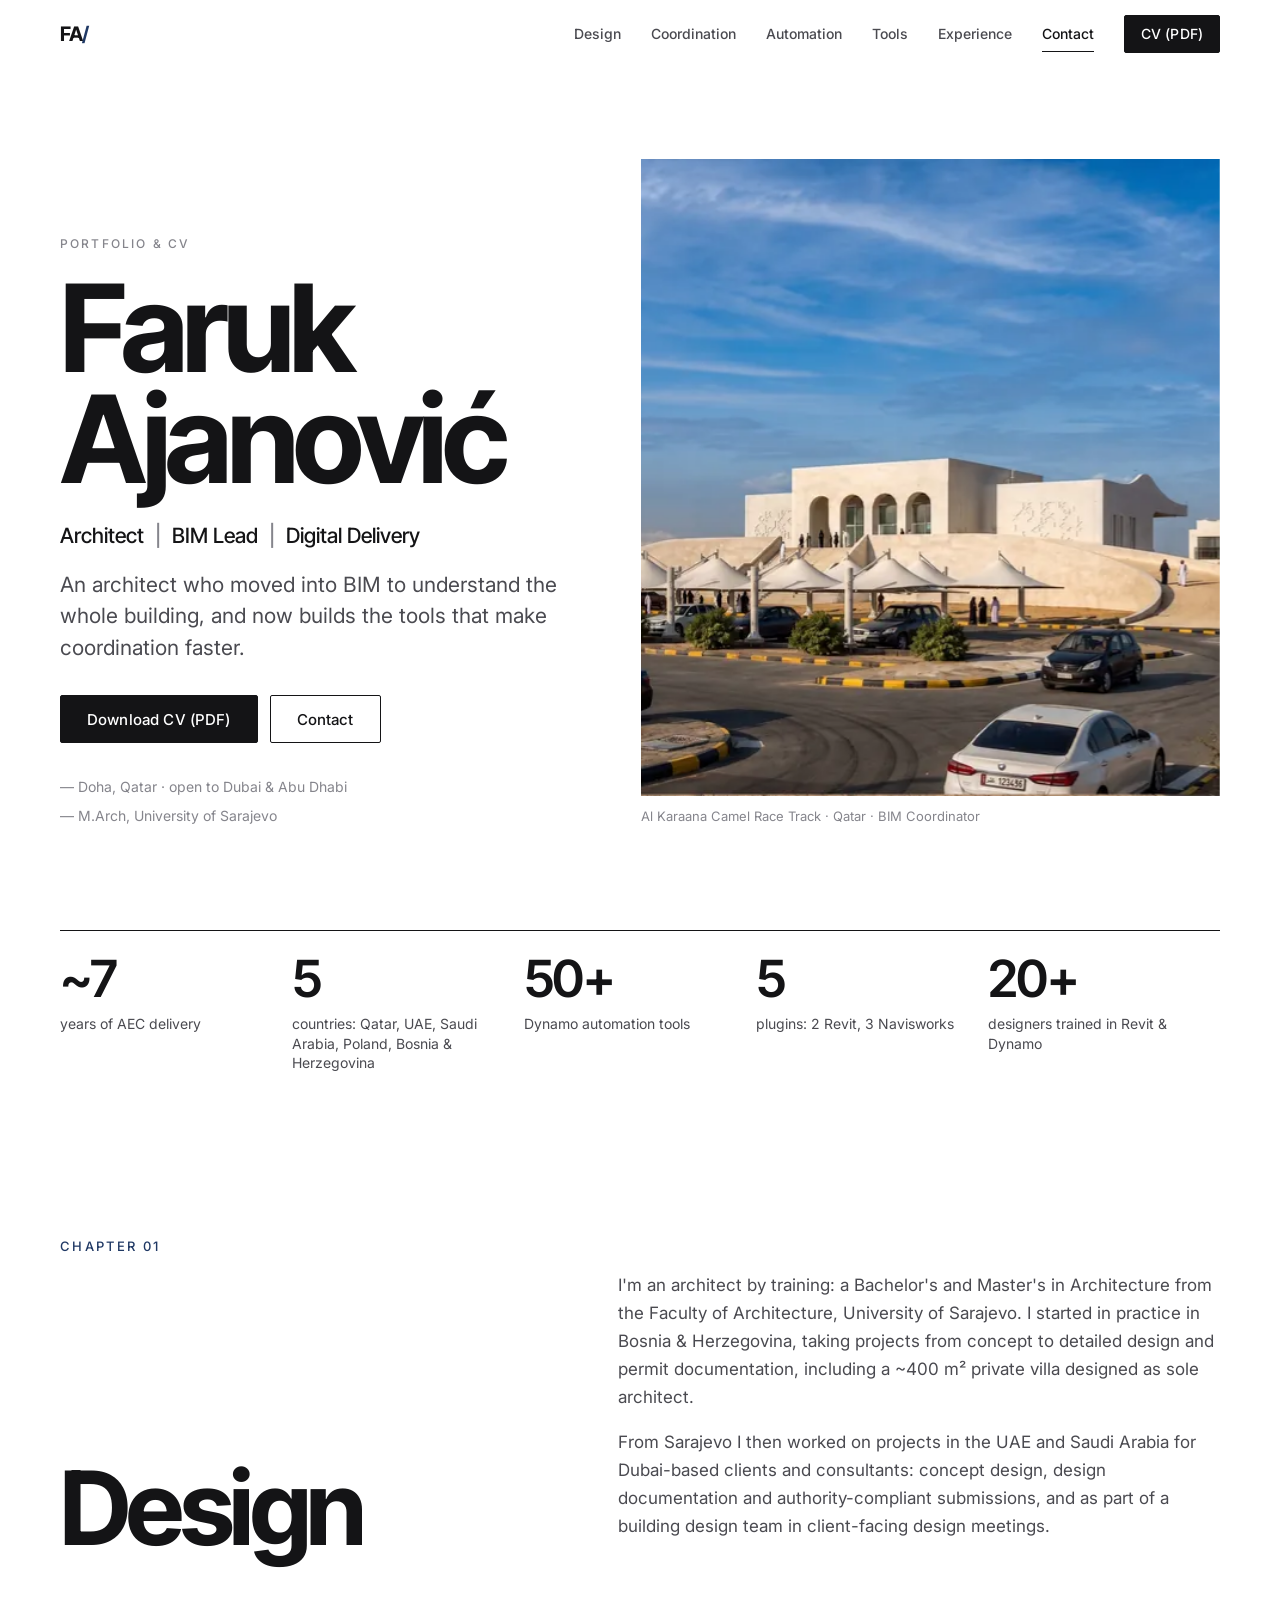
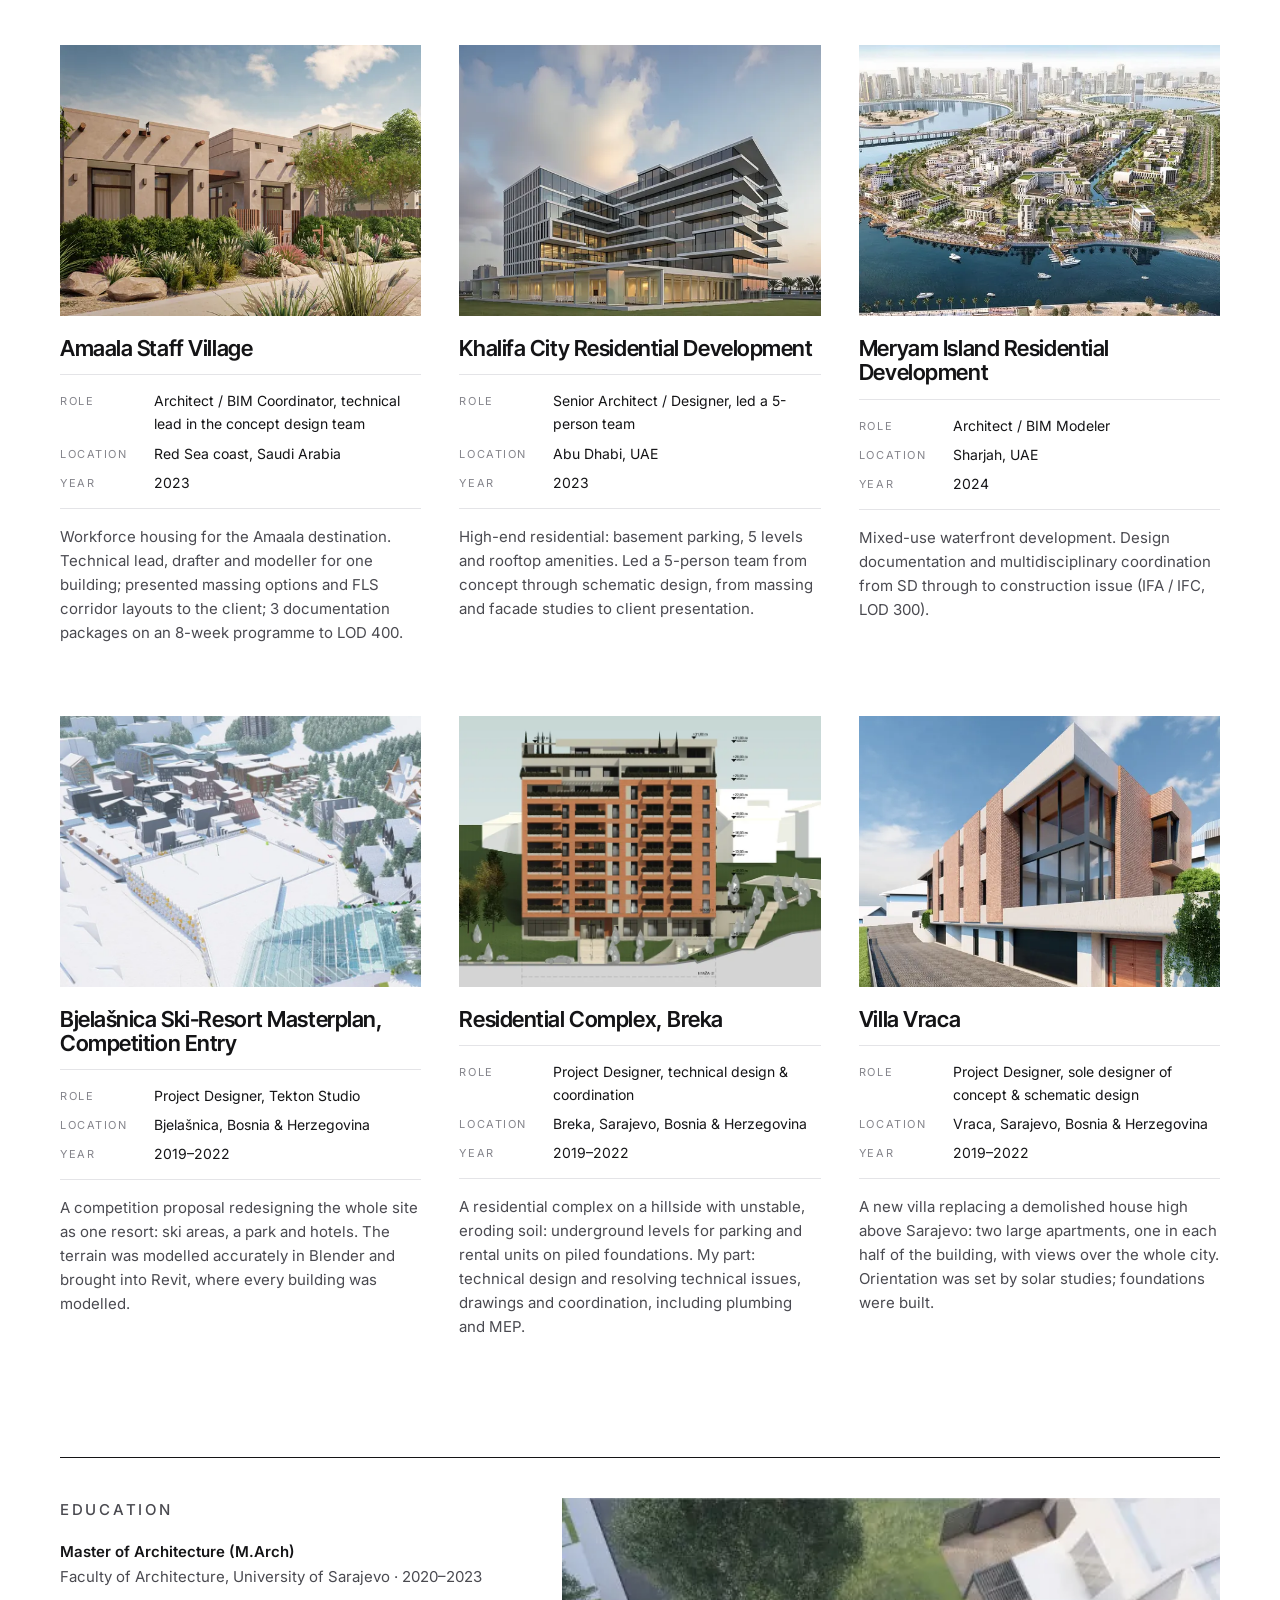
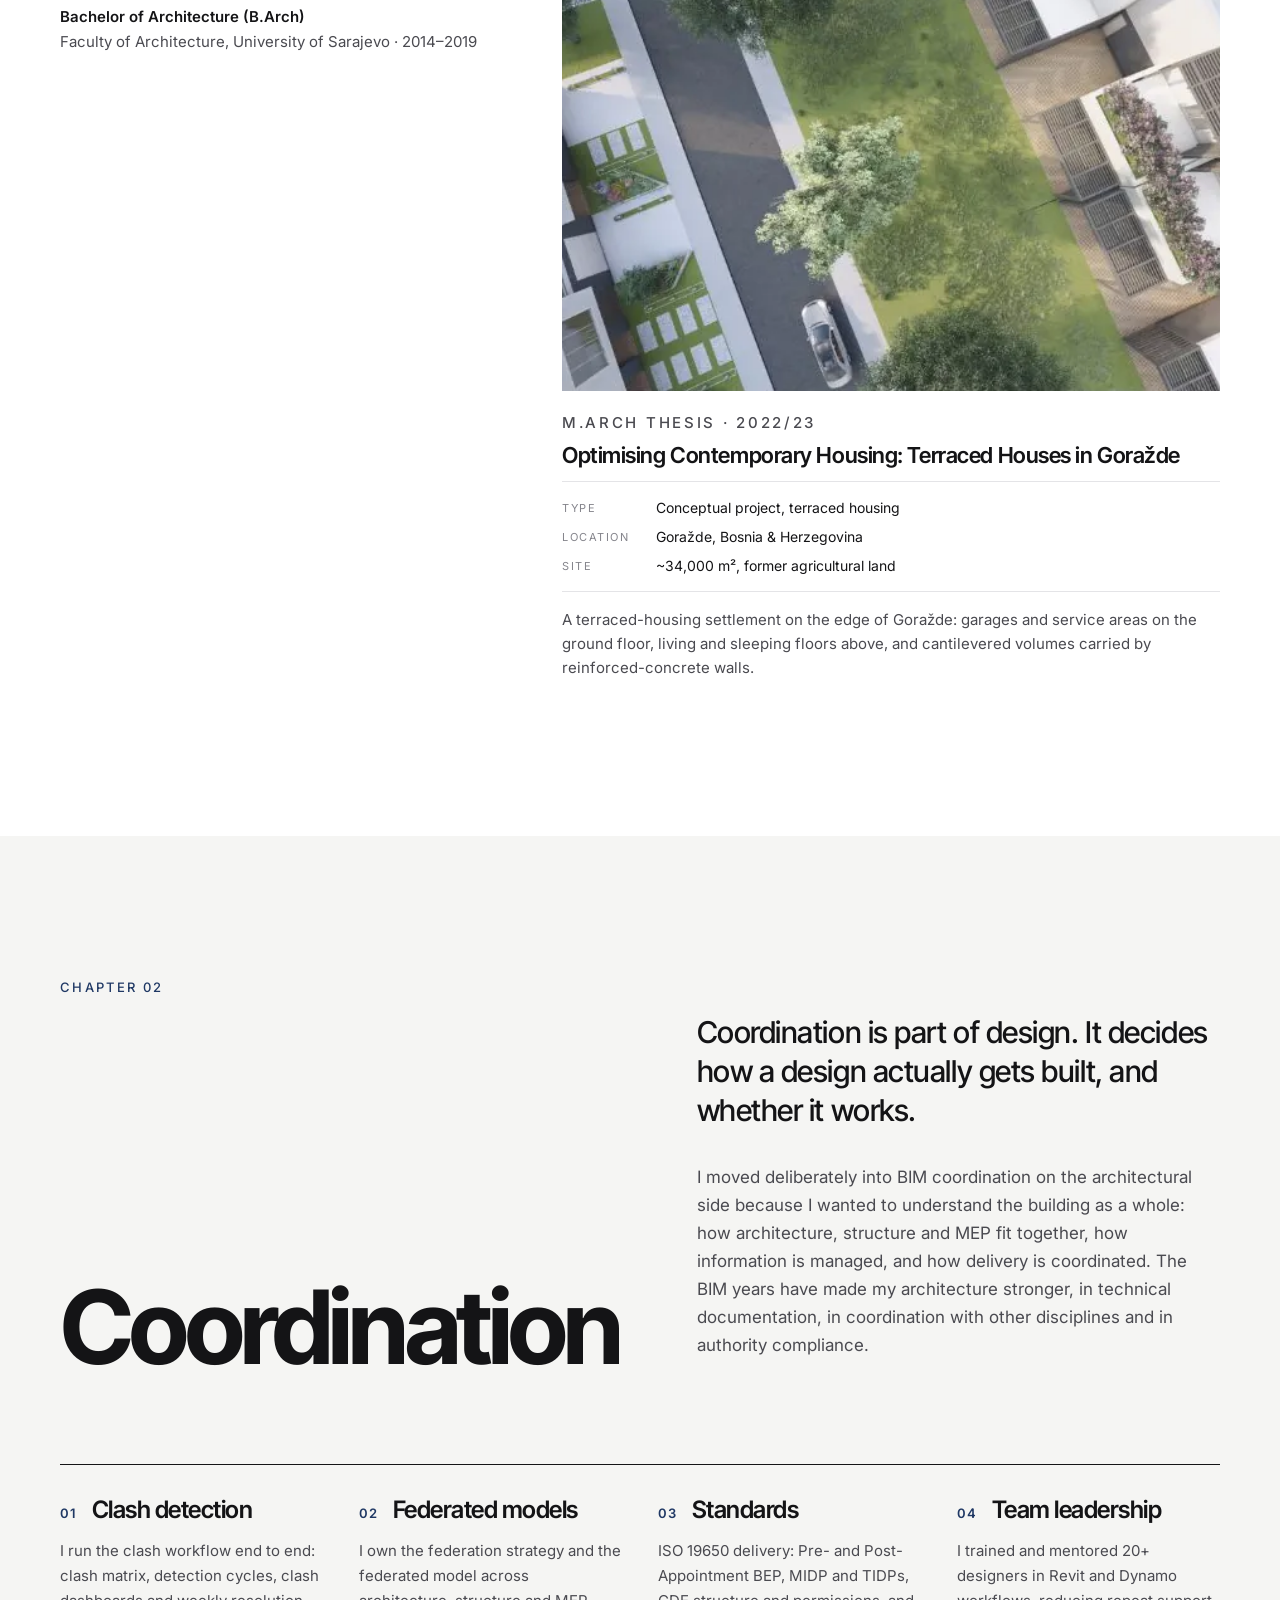
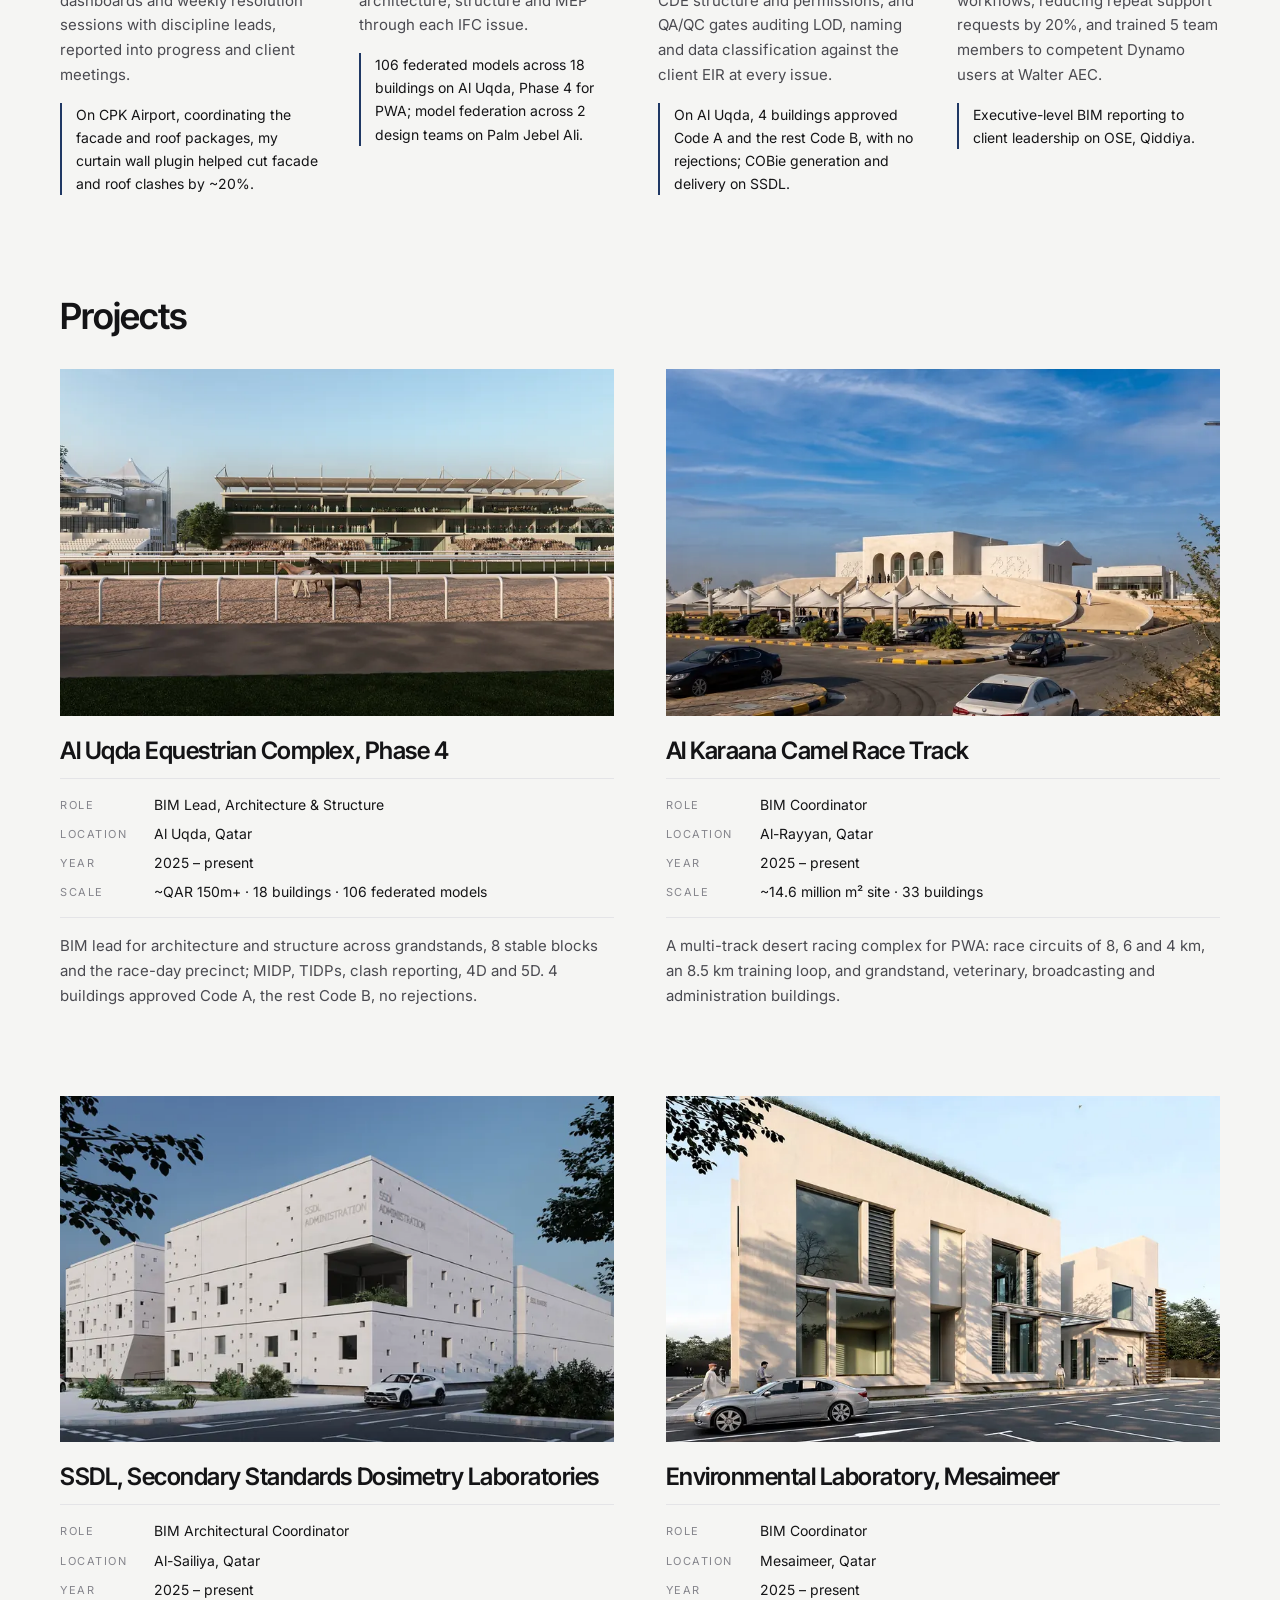
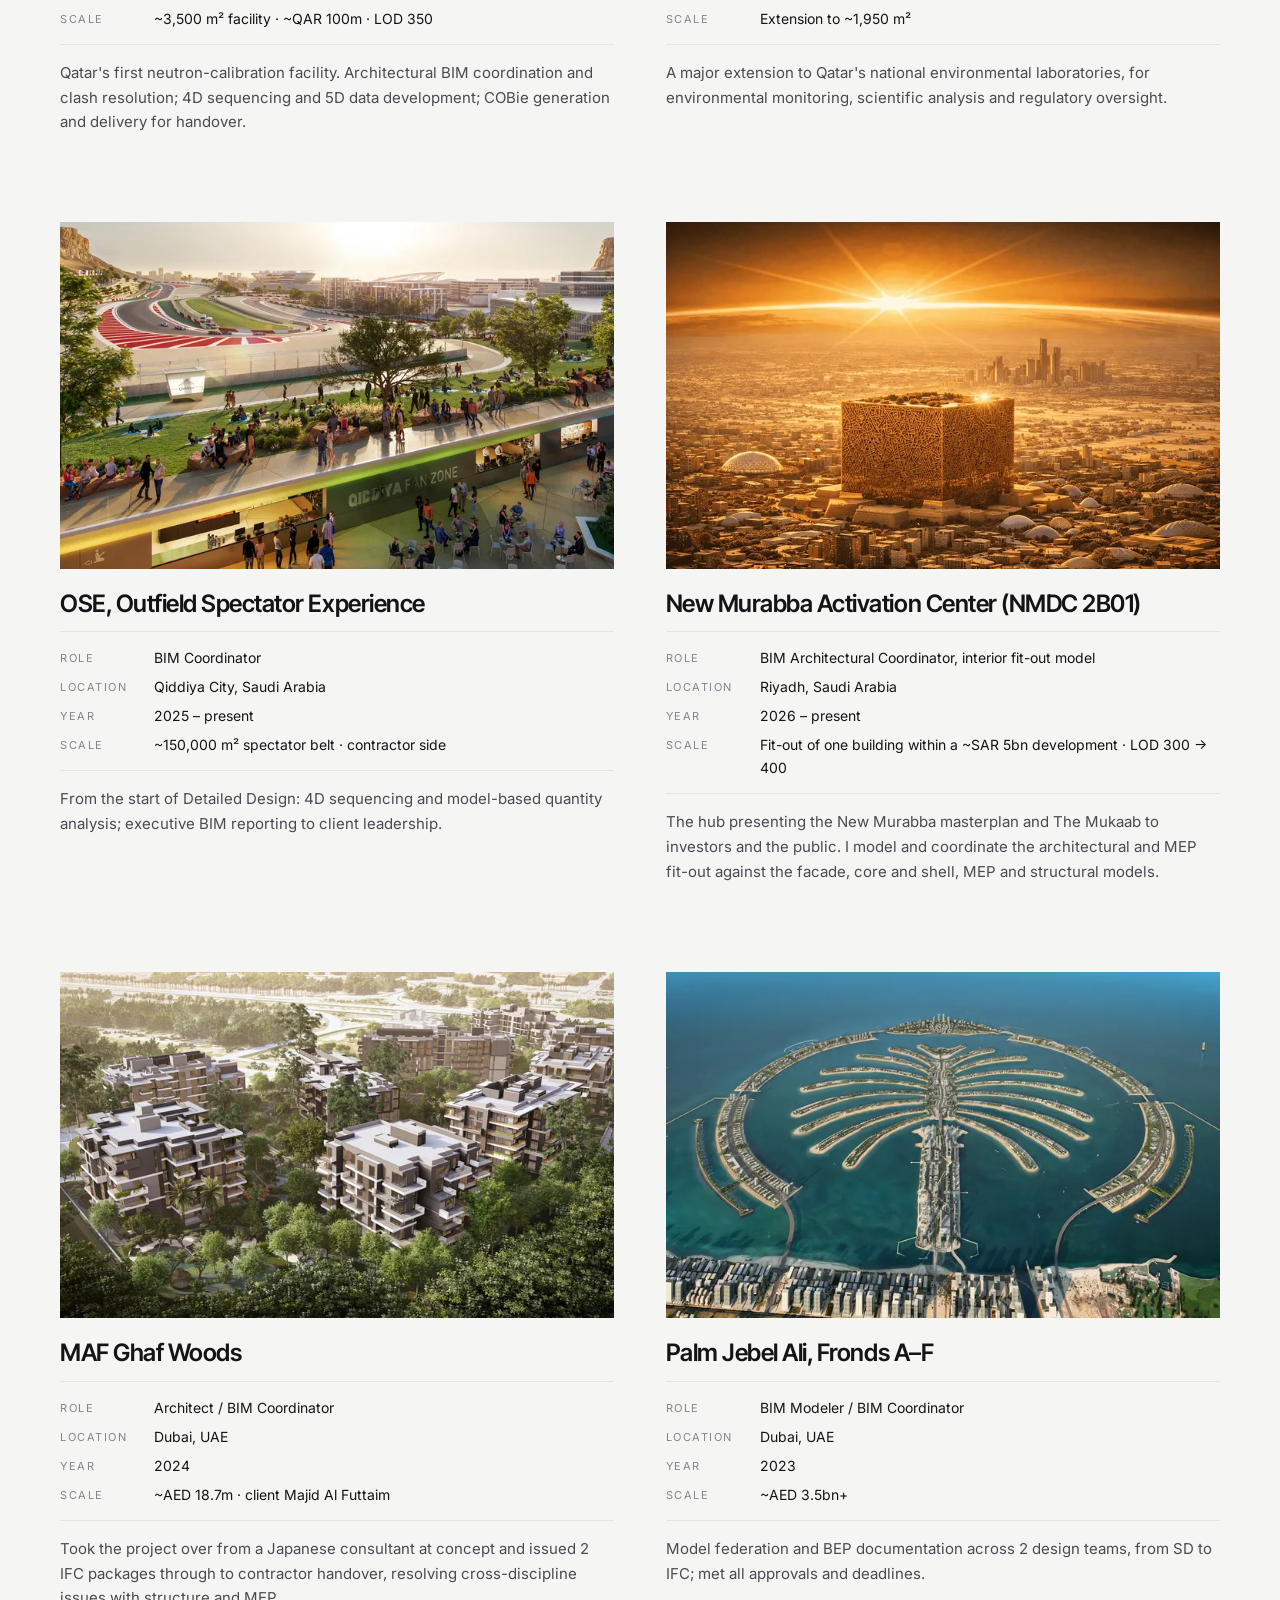
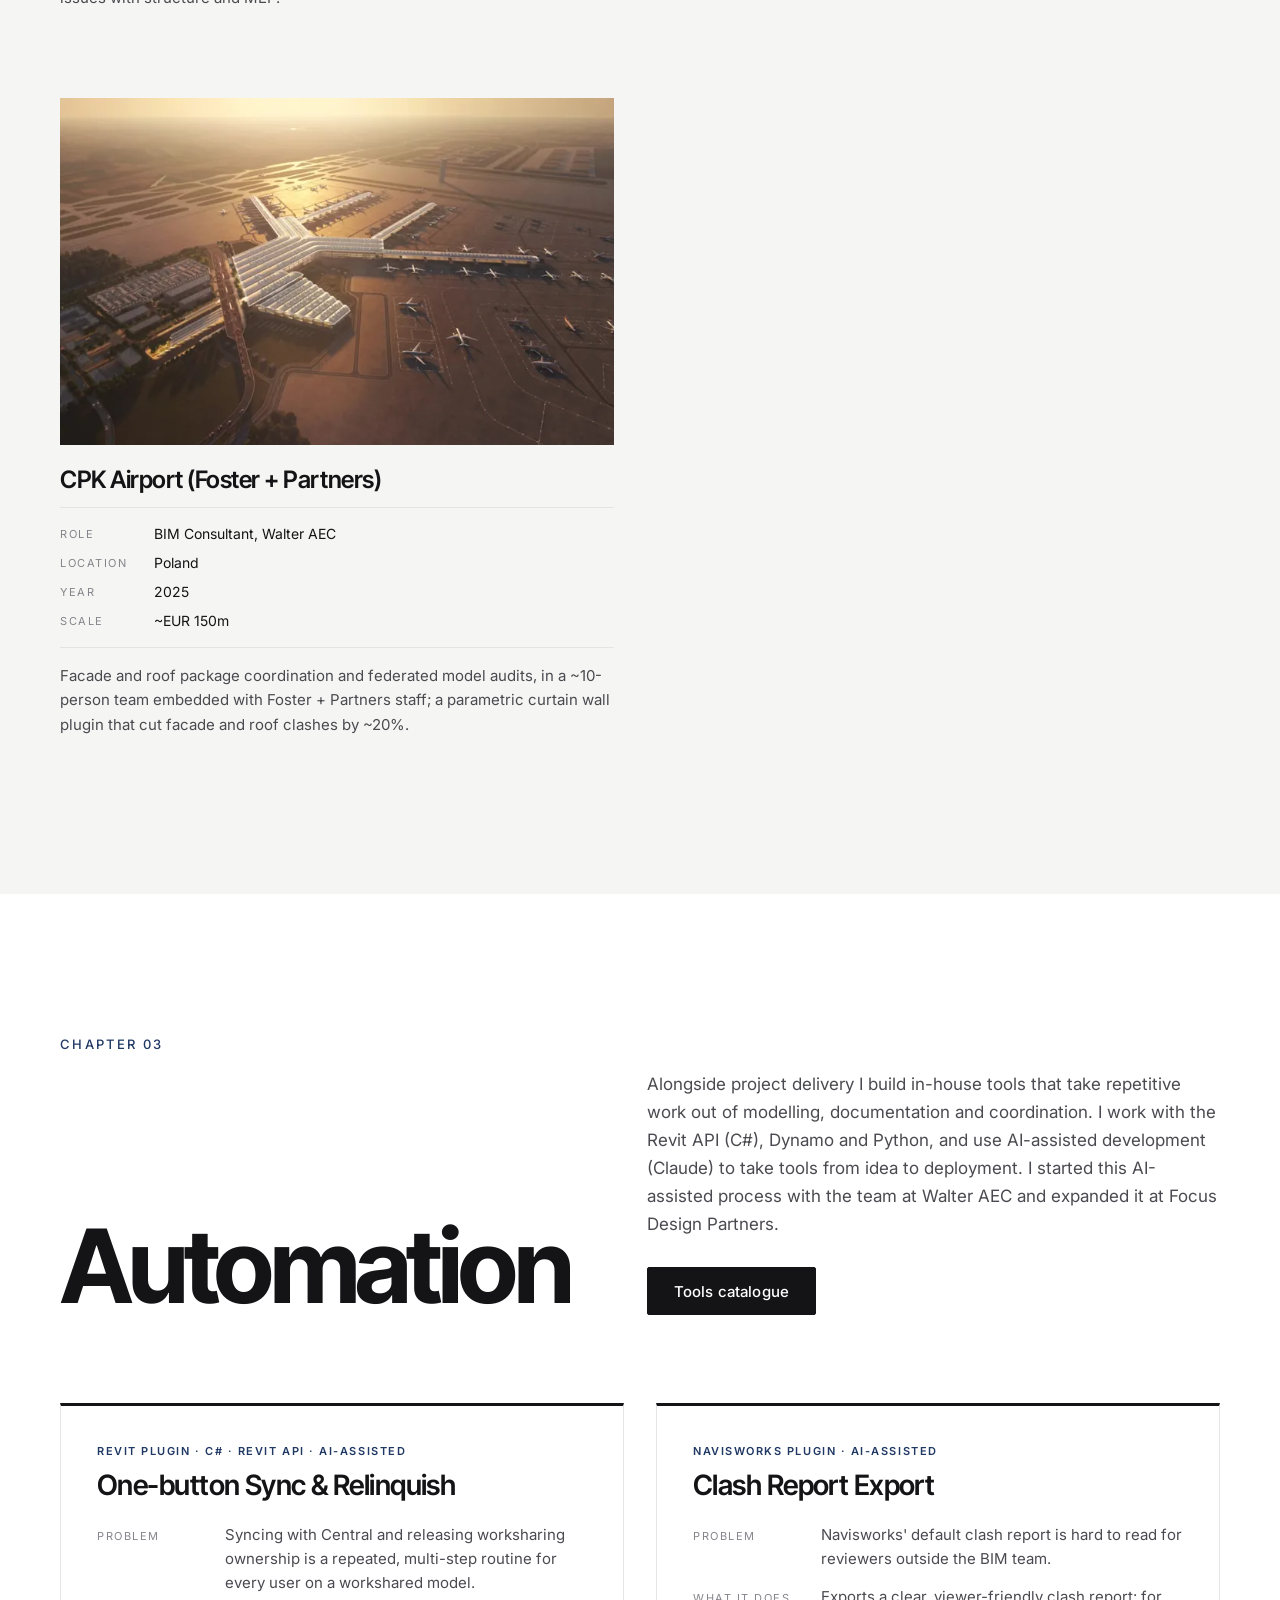
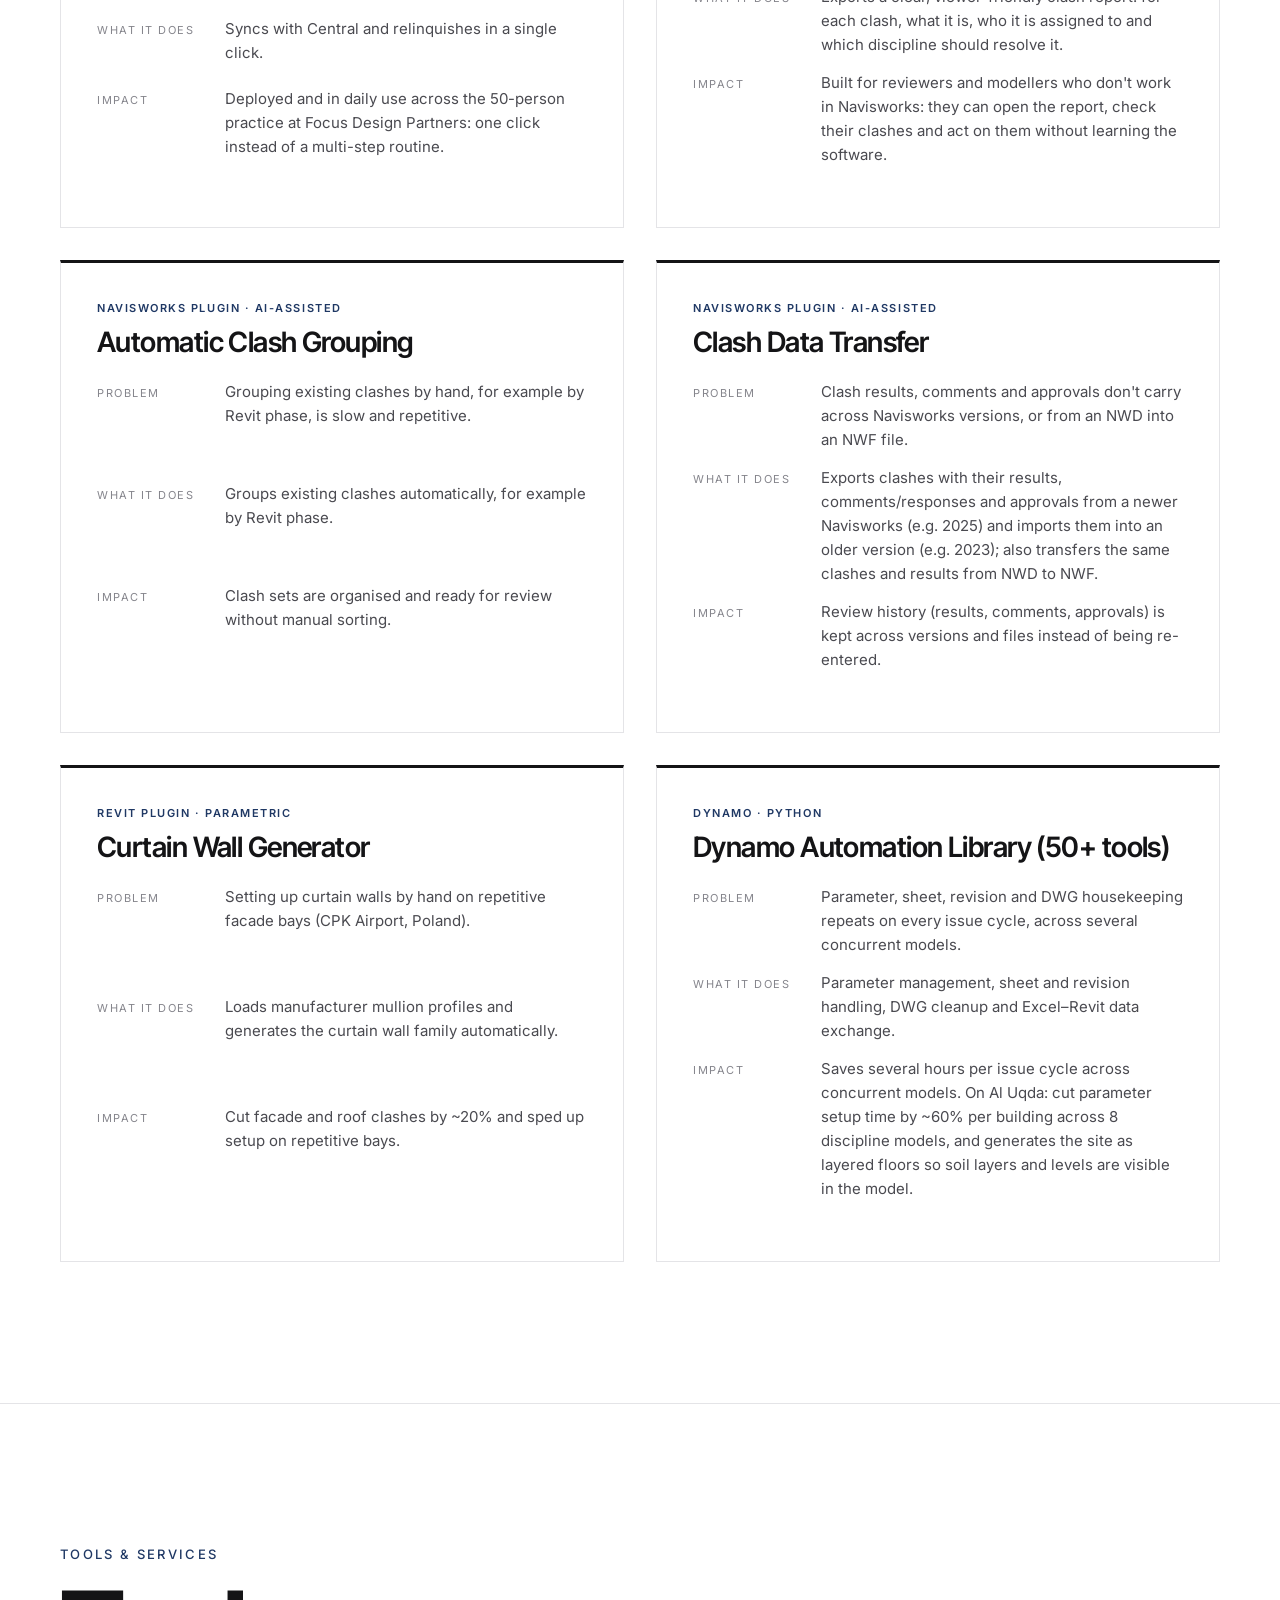
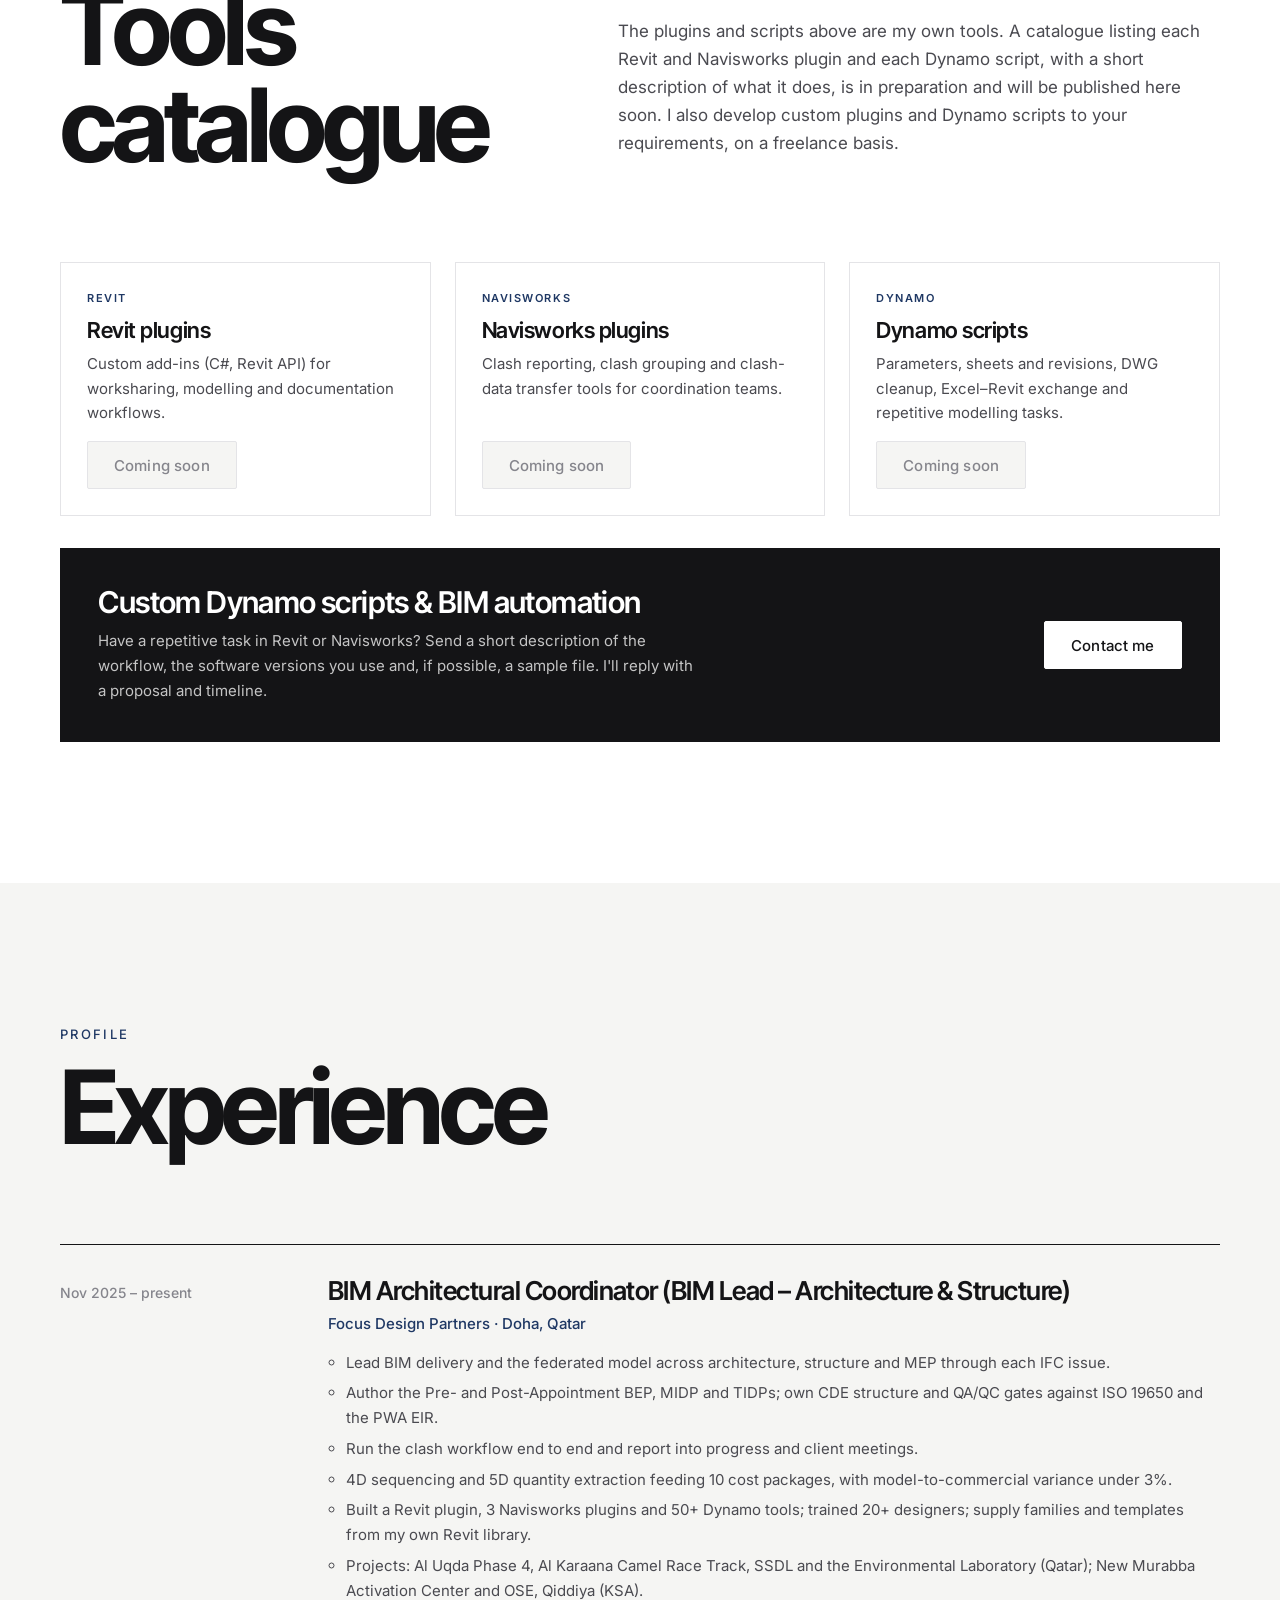
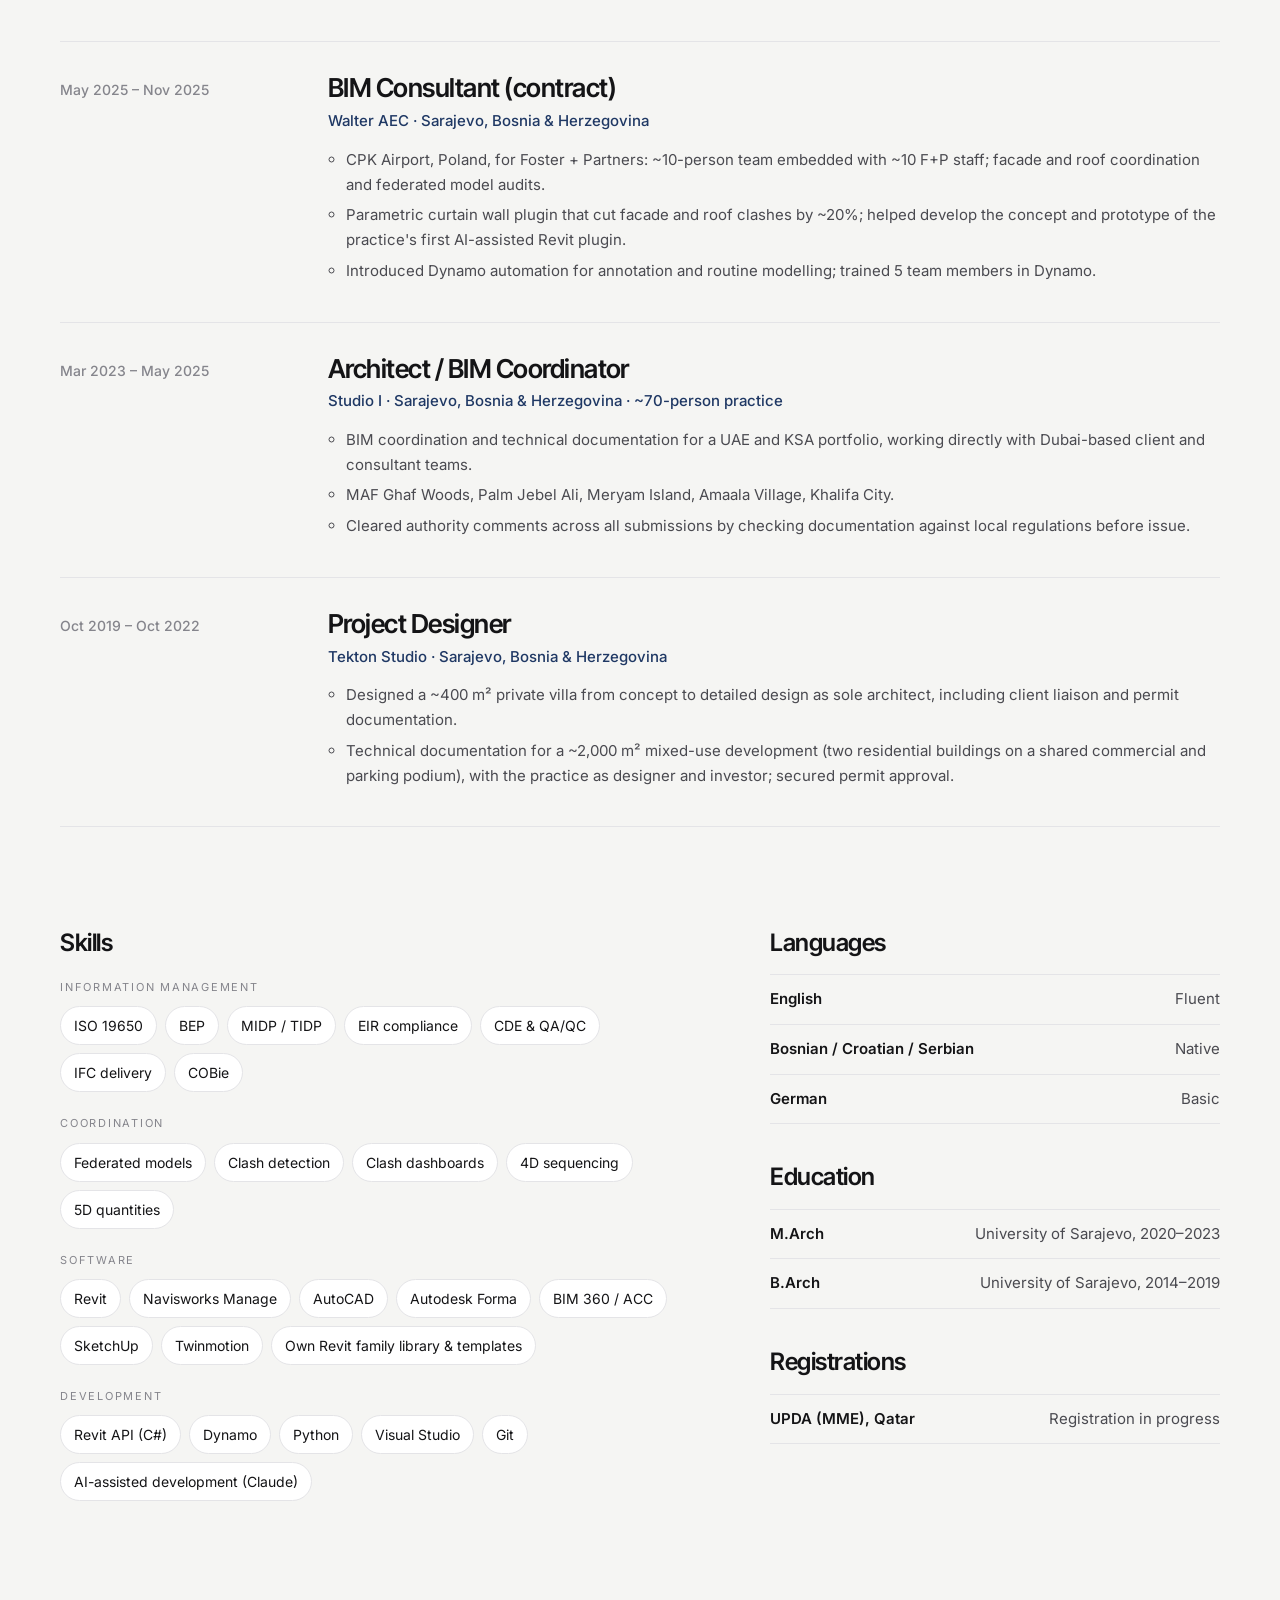
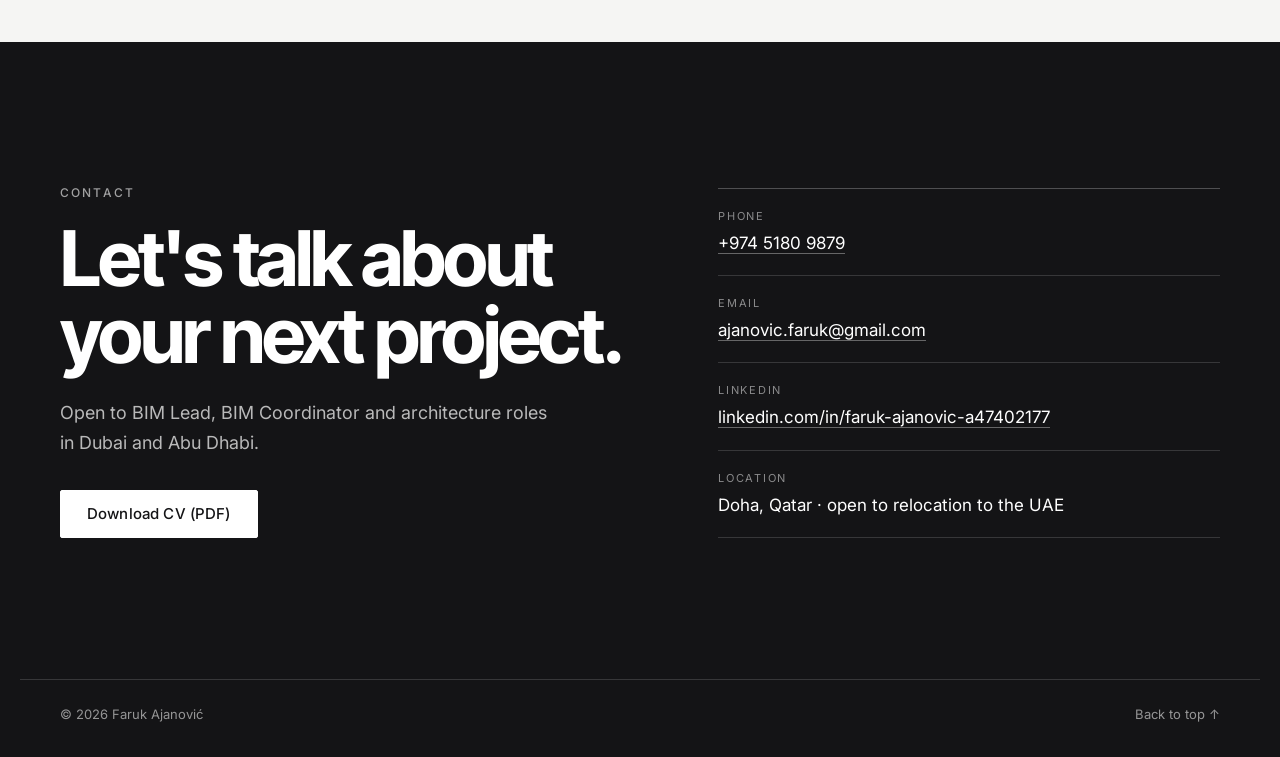
==== index.html @ 99baf1a0 "Tools section: replace request buttons with Coming soon until the catalogue is ready Co-Authored-By:" ====
<!doctype html>
<html lang="en">
<head>
<meta charset="utf-8">
<meta name="viewport" content="width=device-width, initial-scale=1">
<title>Faruk Ajanović | Architect, BIM Lead, Digital Delivery</title>
<meta name="description" content="Faruk Ajanović: architect (M.Arch) and BIM Lead in Doha, Qatar. Architectural design, BIM coordination to ISO 19650, and Revit, Dynamo and Navisworks automation. Open to roles in Dubai and Abu Dhabi.">
<meta name="author" content="Faruk Ajanović">
<meta name="theme-color" content="#ffffff">
<link rel="canonical" href="https://zobimaru91.github.io/">
<link rel="icon" href="assets/img/favicon.svg" type="image/svg+xml">

<!-- Open Graph / social preview (OG needs absolute URLs; update if you add a custom domain) -->
<meta property="og:type" content="profile">
<meta property="og:title" content="Faruk Ajanović | Architect, BIM Lead, Digital Delivery">
<meta property="og:description" content="Architect and BIM Lead: design, coordination and the tools that make delivery faster. Portfolio and CV.">
<meta property="og:url" content="https://zobimaru91.github.io/">
<meta property="og:image" content="https://zobimaru91.github.io/assets/img/og-image.jpg">
<meta property="og:image:width" content="1200">
<meta property="og:image:height" content="630">
<meta property="profile:first_name" content="Faruk">
<meta property="profile:last_name" content="Ajanović">
<meta name="twitter:card" content="summary_large_image">

<link rel="preconnect" href="https://fonts.googleapis.com">
<link rel="preconnect" href="https://fonts.gstatic.com" crossorigin>
<link href="https://fonts.googleapis.com/css2?family=Inter:wght@400;500;600&family=Inter+Tight:wght@500;600;700&display=swap" rel="stylesheet">
<link rel="stylesheet" href="assets/css/style.css?v=20261123-3">
<link rel="preload" as="image" href="assets/img/uqda-1-1600.webp" imagesrcset="assets/img/uqda-1-800.webp 800w, assets/img/uqda-1-1600.webp 1600w" imagesizes="(min-width: 900px) 55vw, 100vw">

<script type="application/ld+json">
{
  "@context": "https://schema.org",
  "@type": "Person",
  "name": "Faruk Ajanović",
  "jobTitle": "Architect and BIM Lead",
  "url": "https://zobimaru91.github.io/",
  "image": "https://zobimaru91.github.io/assets/img/faruk-ajanovic.webp",
  "address": { "@type": "PostalAddress", "addressLocality": "Doha", "addressCountry": "QA" },
  "alumniOf": { "@type": "CollegeOrUniversity", "name": "University of Sarajevo, Faculty of Architecture" },
  "worksFor": { "@type": "Organization", "name": "Focus Design Partners" },
  "knowsAbout": ["Architecture", "BIM", "ISO 19650", "Autodesk Revit", "Navisworks", "Dynamo", "Revit API"],
  "sameAs": ["https://www.linkedin.com/in/faruk-ajanovic-a47402177"]
}
</script>
<script>document.documentElement.classList.add('js')</script>
</head>
<body>

<a class="skip" href="#main">Skip to content</a>

<header class="nav" id="top">
  <div class="wrap nav__inner">
    <a class="nav__brand" href="#top" aria-label="Faruk Ajanović, back to top">FA<span>/</span></a>
    <button class="nav__toggle" aria-expanded="false" aria-controls="nav-links">Menu</button>
    <nav id="nav-links" class="nav__links" aria-label="Main">
      <a href="#design">Design</a>
      <a href="#coordination">Coordination</a>
      <a href="#automation">Automation</a>
      <a href="#downloads">Tools</a>
      <a href="#experience">Experience</a>
      <a href="#contact">Contact</a>
      <a class="btn btn--small" href="assets/cv/Faruk-Ajanovic-CV.pdf" download>CV (PDF)</a>
    </nav>
  </div>
</header>

<main id="main">

<!-- ============ HERO ============ -->
<section class="hero">
  <div class="wrap hero__grid">
    <div class="hero__text">
      <p class="kicker">Portfolio &amp; CV</p>
      <h1 class="hero__name">Faruk<br>Ajanović</h1>
      <p class="hero__role">Architect <span>|</span> BIM Lead <span>|</span> Digital Delivery</p>
      <p class="hero__lead">An architect who moved into BIM to understand the whole building, and now builds the tools that make coordination faster.</p>
      <div class="hero__cta">
        <a class="btn" href="assets/cv/Faruk-Ajanovic-CV.pdf" download>Download CV (PDF)</a>
        <a class="btn btn--ghost" href="#contact">Contact</a>
      </div>
      <ul class="hero__meta">
        <li>Doha, Qatar · open to Dubai &amp; Abu Dhabi</li>
        <li>M.Arch, University of Sarajevo</li>
      </ul>
    </div>
    <!-- Hero slideshow: one image per project, slides every 3 s (list of slides in assets/js/main.js) -->
    <figure class="hero__media" data-slideshow>
      <div class="hero__frame">
        <img class="hero__slide is-active" src="assets/img/uqda-1-1600.webp" srcset="assets/img/uqda-1-800.webp 800w, assets/img/uqda-1-1600.webp 1600w" sizes="(min-width: 900px) 55vw, 100vw" width="1536" height="1024" alt="Rendering of the new grandstand at Al Uqda Equestrian Complex, Qatar" fetchpriority="high">
      </div>
      <figcaption aria-live="off">Al Uqda Equestrian Complex, Phase 4 · Qatar · BIM Lead</figcaption>
    </figure>
  </div>

  <div class="wrap">
    <ul class="stats reveal">
      <li><strong>~7</strong><span>years of AEC delivery</span></li>
      <li><strong>5</strong><span>countries: Qatar, UAE, Saudi Arabia, Poland, Bosnia &amp; Herzegovina</span></li>
      <li><strong>50+</strong><span>Dynamo automation tools</span></li>
      <li><strong>5</strong><span>plugins: 2 Revit, 3 Navisworks</span></li>
      <li><strong>20+</strong><span>designers trained in Revit &amp; Dynamo</span></li>
    </ul>
  </div>
</section>

<!-- ============ CHAPTER 1: DESIGN ============ -->
<section class="chapter" id="design" aria-labelledby="design-title">
  <div class="wrap">
    <header class="chapter__head reveal">
      <p class="chapter__no">Chapter 01</p>
      <h2 id="design-title">Design</h2>
      <div class="chapter__intro">
        <p>I'm an architect by training: a Bachelor's and Master's in Architecture from the Faculty of Architecture, University of Sarajevo. I started in practice in Bosnia &amp; Herzegovina, taking projects from concept to detailed design and permit documentation, including a ~400 m² private villa designed as sole architect.</p>
        <p>From Sarajevo I then worked on projects in the UAE and Saudi Arabia for Dubai-based clients and consultants: concept design, design documentation and authority-compliant submissions, and as part of a building design team in client-facing design meetings.</p>
      </div>
    </header>

    <div class="cards">
      <article class="card reveal" data-project="amaala">
        <div class="card__img"><img src="assets/img/amaala-2-800.webp" srcset="assets/img/amaala-2-800.webp 800w, assets/img/amaala-2-1600.webp 1600w" sizes="(min-width: 1000px) 33vw, (min-width: 640px) 50vw, 100vw" width="800" height="450" loading="lazy" decoding="async" alt="Rendering of two-bedroom staff housing at Amaala Staff Village"></div>
        <div class="card__body">
          <h3>Amaala Staff Village</h3>
          <dl class="meta"><dt>Role</dt><dd>Architect / BIM Coordinator, technical lead in the concept design team</dd><dt>Location</dt><dd>Red Sea coast, Saudi Arabia</dd><dt>Year</dt><dd>2023</dd></dl>
          <p>Workforce housing for the Amaala destination. Technical lead, drafter and modeller for one building; presented massing options and FLS corridor layouts to the client; 3 documentation packages on an 8-week programme to LOD 400.</p>
        </div>
      </article>

      <article class="card reveal" data-project="khalifa">
        <div class="card__img"><img src="assets/img/khalifa-1-800.webp" srcset="assets/img/khalifa-1-800.webp 800w, assets/img/khalifa-1-1600.webp 1600w" sizes="(min-width: 1000px) 33vw, (min-width: 640px) 50vw, 100vw" width="800" height="450" loading="lazy" decoding="async" alt="Concept rendering of a mid-rise residential building in Khalifa City, Abu Dhabi"></div>
        <div class="card__body">
          <h3>Khalifa City Residential Development</h3>
          <dl class="meta"><dt>Role</dt><dd>Senior Architect / Designer, led a 5-person team</dd><dt>Location</dt><dd>Abu Dhabi, UAE</dd><dt>Year</dt><dd>2023</dd></dl>
          <p>High-end residential: basement parking, 5 levels and rooftop amenities. Led a 5-person team from concept through schematic design, from massing and facade studies to client presentation.</p>
        </div>
      </article>

      <article class="card reveal" data-project="meryam">
        <div class="card__img"><img src="assets/img/meryam-1-800.webp" srcset="assets/img/meryam-1-800.webp 800w, assets/img/meryam-1-1600.webp 1600w" sizes="(min-width: 1000px) 33vw, (min-width: 640px) 50vw, 100vw" width="800" height="450" loading="lazy" decoding="async" alt="Aerial rendering of the Meryam Island waterfront development"></div>
        <div class="card__body">
          <h3>Meryam Island Residential Development</h3>
          <dl class="meta"><dt>Role</dt><dd>Architect / BIM Modeler</dd><dt>Location</dt><dd>Sharjah, UAE</dd><dt>Year</dt><dd>2024</dd></dl>
          <p>Mixed-use waterfront development. Design documentation and multidisciplinary coordination from SD through to construction issue (IFA / IFC, LOD 300).</p>
        </div>
      </article>

      <article class="card reveal" data-project="bjelasnica">
        <div class="card__img"><img src="assets/img/bjelasnica-1-800.webp" srcset="assets/img/bjelasnica-1-800.webp 800w, assets/img/bjelasnica-1-1600.webp 1250w" sizes="(min-width: 1000px) 33vw, (min-width: 640px) 50vw, 100vw" width="800" height="1102" loading="lazy" decoding="async" alt="Aerial rendering of the ski-resort village on Bjelašnica in winter"></div>
        <div class="card__body">
          <h3>Bjelašnica Ski-Resort Masterplan, Competition Entry</h3>
          <dl class="meta"><dt>Role</dt><dd>Project Designer, Tekton Studio</dd><dt>Location</dt><dd>Bjelašnica, Bosnia &amp; Herzegovina</dd><dt>Year</dt><dd>2019–2022</dd></dl>
          <p>A competition proposal redesigning the whole site as one resort: ski areas, a park and hotels. The terrain was modelled accurately in Blender and brought into Revit, where every building was modelled.</p>
        </div>
      </article>

      <article class="card reveal" data-project="breka">
        <div class="card__img"><img src="assets/img/breka-1-800.webp" srcset="assets/img/breka-1-800.webp 800w, assets/img/breka-1-1600.webp 1600w" sizes="(min-width: 1000px) 33vw, (min-width: 640px) 50vw, 100vw" width="800" height="795" loading="lazy" decoding="async" alt="Front elevation of a brick residential building in Breka, Sarajevo"></div>
        <div class="card__body">
          <h3>Residential Complex, Breka</h3>
          <dl class="meta"><dt>Role</dt><dd>Project Designer, technical design &amp; coordination</dd><dt>Location</dt><dd>Breka, Sarajevo, Bosnia &amp; Herzegovina</dd><dt>Year</dt><dd>2019–2022</dd></dl>
          <p>A residential complex on a hillside with unstable, eroding soil: underground levels for parking and rental units on piled foundations. My part: technical design and resolving technical issues, drawings and coordination, including plumbing and MEP.</p>
        </div>
      </article>

      <article class="card reveal" data-project="vrace">
        <div class="card__img"><img src="assets/img/vrace-1-800.webp" srcset="assets/img/vrace-1-800.webp 800w, assets/img/vrace-1-1600.webp 1600w" sizes="(min-width: 1000px) 33vw, (min-width: 640px) 50vw, 100vw" width="800" height="447" loading="lazy" decoding="async" alt="Rendering of Villa Vraca, a brick and glass villa on a hillside in Sarajevo"></div>
        <div class="card__body">
          <h3>Villa Vraca</h3>
          <dl class="meta"><dt>Role</dt><dd>Project Designer, sole designer of concept &amp; schematic design</dd><dt>Location</dt><dd>Vraca, Sarajevo, Bosnia &amp; Herzegovina</dd><dt>Year</dt><dd>2019–2022</dd></dl>
          <p>A new villa replacing a demolished house high above Sarajevo: two large apartments, one in each half of the building, with views over the whole city. Orientation was set by solar studies; foundations were built.</p>
        </div>
      </article>
    </div>

    <aside class="edu reveal" aria-label="Education">
      <div>
        <p class="kicker">Education</p>
        <p><strong>Master of Architecture (M.Arch)</strong><br>Faculty of Architecture, University of Sarajevo · 2020–2023</p>
        <p><strong>Bachelor of Architecture (B.Arch)</strong><br>Faculty of Architecture, University of Sarajevo · 2014–2019</p>
      </div>
      <article class="card thesis" data-project="thesis">
        <div class="card__img"><img src="assets/img/thesis-3-800.webp" srcset="assets/img/thesis-3-800.webp 692w" sizes="(min-width: 900px) 40vw, 100vw" width="692" height="392" loading="lazy" decoding="async" alt="Aerial rendering of terraced houses with roof terraces and pergolas, M.Arch thesis"></div>
        <div class="card__body">
          <p class="kicker">M.Arch thesis · 2022/23</p>
          <h3>Optimising Contemporary Housing: Terraced Houses in Goražde</h3>
          <dl class="meta"><dt>Type</dt><dd>Conceptual project, terraced housing</dd><dt>Location</dt><dd>Goražde, Bosnia &amp; Herzegovina</dd><dt>Site</dt><dd>~34,000 m², former agricultural land</dd></dl>
          <p>A terraced-housing settlement on the edge of Goražde: garages and service areas on the ground floor, living and sleeping floors above, and cantilevered volumes carried by reinforced-concrete walls.</p>
        </div>
      </article>
    </aside>
  </div>
</section>

<!-- ============ CHAPTER 2: COORDINATION ============ -->
<section class="chapter chapter--tint" id="coordination" aria-labelledby="coord-title">
  <div class="wrap">
    <header class="chapter__head reveal">
      <p class="chapter__no">Chapter 02</p>
      <h2 id="coord-title">Coordination</h2>
      <div class="chapter__intro">
        <p class="pull">Coordination is part of design. It decides how a design actually gets built, and whether it works.</p>
        <p>I moved deliberately into BIM coordination on the architectural side because I wanted to understand the building as a whole: how architecture, structure and MEP fit together, how information is managed, and how delivery is coordinated. The BIM years have made my architecture stronger, in technical documentation, in coordination with other disciplines and in authority compliance.</p>
      </div>
    </header>

    <div class="themes">
      <article class="theme reveal">
        <h3><span>01</span>Clash detection</h3>
        <p>I run the clash workflow end to end: clash matrix, detection cycles, clash dashboards and weekly resolution sessions with discipline leads, reported into progress and client meetings.</p>
        <p class="theme__eg">On CPK Airport, coordinating the facade and roof packages, my curtain wall plugin helped cut facade and roof clashes by ~20%.</p>
      </article>
      <article class="theme reveal">
        <h3><span>02</span>Federated models</h3>
        <p>I own the federation strategy and the federated model across architecture, structure and MEP through each IFC issue.</p>
        <p class="theme__eg">106 federated models across 18 buildings on Al Uqda, Phase 4 for PWA; model federation across 2 design teams on Palm Jebel Ali.</p>
      </article>
      <article class="theme reveal">
        <h3><span>03</span>Standards</h3>
        <p>ISO 19650 delivery: Pre- and Post-Appointment BEP, MIDP and TIDPs, CDE structure and permissions, and QA/QC gates auditing LOD, naming and data classification against the client EIR at every issue.</p>
        <p class="theme__eg">On Al Uqda, 4 buildings approved Code A and the rest Code B, with no rejections; COBie generation and delivery on SSDL.</p>
      </article>
      <article class="theme reveal">
        <h3><span>04</span>Team leadership</h3>
        <p>I trained and mentored 20+ designers in Revit and Dynamo workflows, reducing repeat support requests by 20%, and trained 5 team members to competent Dynamo users at Walter AEC.</p>
        <p class="theme__eg">Executive-level BIM reporting to client leadership on OSE, Qiddiya.</p>
      </article>
    </div>

    <h3 class="subhead reveal">Projects</h3>
    <div class="projects">
      <article class="project reveal" data-project="uqda">
        <div class="project__img"><img src="assets/img/uqda-2-800.webp" srcset="assets/img/uqda-2-800.webp 800w, assets/img/uqda-2-1600.webp 1600w" sizes="(min-width: 900px) 50vw, 100vw" width="800" height="533" loading="lazy" decoding="async" alt="Rendering of the grandstand and racetrack at Al Uqda Equestrian Complex"></div>
        <div class="project__body">
          <h4>Al Uqda Equestrian Complex, Phase 4</h4>
          <dl class="meta"><dt>Role</dt><dd>BIM Lead, Architecture &amp; Structure</dd><dt>Location</dt><dd>Al Uqda, Qatar</dd><dt>Year</dt><dd>2025 – present</dd><dt>Scale</dt><dd>~QAR 150m+ · 18 buildings · 106 federated models</dd></dl>
          <p>BIM lead for architecture and structure across grandstands, 8 stable blocks and the race-day precinct; MIDP, TIDPs, clash reporting, 4D and 5D. 4 buildings approved Code A, the rest Code B, no rejections.</p>
        </div>
      </article>
      <article class="project reveal" data-project="karaana">
        <div class="project__img"><img src="assets/img/karaana-1-800.webp" srcset="assets/img/karaana-1-800.webp 800w, assets/img/karaana-1-1600.webp 1536w" sizes="(min-width: 900px) 50vw, 100vw" width="800" height="533" loading="lazy" decoding="async" alt="Grandstand building at the Al Karaana Camel Race Track, Qatar"></div>
        <div class="project__body">
          <h4>Al Karaana Camel Race Track</h4>
          <dl class="meta"><dt>Role</dt><dd>BIM Coordinator</dd><dt>Location</dt><dd>Al-Rayyan, Qatar</dd><dt>Year</dt><dd>2025 – present</dd><dt>Scale</dt><dd>~14.6 million m² site · 33 buildings</dd></dl>
          <p>A multi-track desert racing complex for PWA: race circuits of 8, 6 and 4 km, an 8.5 km training loop, and grandstand, veterinary, broadcasting and administration buildings.</p>
        </div>
      </article>
      <article class="project reveal" data-project="ssdl">
        <div class="project__img"><img src="assets/img/ssdl-1-800.webp" srcset="assets/img/ssdl-1-800.webp 800w, assets/img/ssdl-1-1600.webp 1600w" sizes="(min-width: 900px) 50vw, 100vw" width="800" height="450" loading="lazy" decoding="async" alt="Rendering of the Secondary Standards Dosimetry Laboratory, Qatar"></div>
        <div class="project__body">
          <h4>SSDL, Secondary Standards Dosimetry Laboratories</h4>
          <dl class="meta"><dt>Role</dt><dd>BIM Architectural Coordinator</dd><dt>Location</dt><dd>Al-Sailiya, Qatar</dd><dt>Year</dt><dd>2025 – present</dd><dt>Scale</dt><dd>~3,500 m² facility · ~QAR 100m · LOD 350</dd></dl>
          <p>Qatar's first neutron-calibration facility. Architectural BIM coordination and clash resolution; 4D sequencing and 5D data development; COBie generation and delivery for handover.</p>
        </div>
      </article>
      <article class="project reveal" data-project="envlab">
        <div class="project__img"><img src="assets/img/envlab-1-800.webp" srcset="assets/img/envlab-1-800.webp 800w, assets/img/envlab-1-1600.webp 1536w" sizes="(min-width: 900px) 50vw, 100vw" width="800" height="533" loading="lazy" decoding="async" alt="Rendering of the Environmental Laboratory extension in Mesaimeer, Qatar"></div>
        <div class="project__body">
          <h4>Environmental Laboratory, Mesaimeer</h4>
          <dl class="meta"><dt>Role</dt><dd>BIM Coordinator</dd><dt>Location</dt><dd>Mesaimeer, Qatar</dd><dt>Year</dt><dd>2025 – present</dd><dt>Scale</dt><dd>Extension to ~1,950 m²</dd></dl>
          <p>A major extension to Qatar's national environmental laboratories, for environmental monitoring, scientific analysis and regulatory oversight.</p>
        </div>
      </article>
      <article class="project reveal" data-project="ose">
        <div class="project__img"><img src="assets/img/ose-1-800.webp" srcset="assets/img/ose-1-800.webp 800w, assets/img/ose-1-1600.webp 1600w" sizes="(min-width: 900px) 50vw, 100vw" width="800" height="450" loading="lazy" decoding="async" alt="Rendering of the spectator belt along the Qiddiya motorsport track"></div>
        <div class="project__body">
          <h4>OSE, Outfield Spectator Experience</h4>
          <dl class="meta"><dt>Role</dt><dd>BIM Coordinator</dd><dt>Location</dt><dd>Qiddiya City, Saudi Arabia</dd><dt>Year</dt><dd>2025 – present</dd><dt>Scale</dt><dd>~150,000 m² spectator belt · contractor side</dd></dl>
          <p>From the start of Detailed Design: 4D sequencing and model-based quantity analysis; executive BIM reporting to client leadership.</p>
        </div>
      </article>
      <article class="project reveal" data-project="nmdc">
        <div class="project__img"><img src="assets/img/nmdc-1-800.webp" srcset="assets/img/nmdc-1-800.webp 800w, assets/img/nmdc-1-1600.webp 1536w" sizes="(min-width: 900px) 50vw, 100vw" width="800" height="533" loading="lazy" decoding="async" alt="Illustrative view of The Mukaab and New Murabba, Riyadh"></div>
        <div class="project__body">
          <h4>New Murabba Activation Center (NMDC 2B01)</h4>
          <dl class="meta"><dt>Role</dt><dd>BIM Architectural Coordinator, interior fit-out model</dd><dt>Location</dt><dd>Riyadh, Saudi Arabia</dd><dt>Year</dt><dd>2026 – present</dd><dt>Scale</dt><dd>Fit-out of one building within a ~SAR 5bn development · LOD 300 → 400</dd></dl>
          <p>The hub presenting the New Murabba masterplan and The Mukaab to investors and the public. I model and coordinate the architectural and MEP fit-out against the facade, core and shell, MEP and structural models.</p>
        </div>
      </article>
      <article class="project reveal" data-project="ghaf">
        <div class="project__img"><img src="assets/img/ghaf-1-800.webp" srcset="assets/img/ghaf-1-800.webp 800w, assets/img/ghaf-1-1600.webp 1600w" sizes="(min-width: 900px) 50vw, 100vw" width="800" height="450" loading="lazy" decoding="async" alt="Aerial rendering of the MAF Ghaf Woods residential community, Dubai"></div>
        <div class="project__body">
          <h4>MAF Ghaf Woods</h4>
          <dl class="meta"><dt>Role</dt><dd>Architect / BIM Coordinator</dd><dt>Location</dt><dd>Dubai, UAE</dd><dt>Year</dt><dd>2024</dd><dt>Scale</dt><dd>~AED 18.7m · client Majid Al Futtaim</dd></dl>
          <p>Took the project over from a Japanese consultant at concept and issued 2 IFC packages through to contractor handover, resolving cross-discipline issues with structure and MEP.</p>
        </div>
      </article>
      <article class="project reveal" data-project="pja">
        <div class="project__img"><img src="assets/img/pja-1-800.webp" srcset="assets/img/pja-1-800.webp 800w, assets/img/pja-1-1600.webp 1600w" sizes="(min-width: 900px) 50vw, 100vw" width="800" height="444" loading="lazy" decoding="async" alt="Aerial rendering of the Palm Jebel Ali masterplan"></div>
        <div class="project__body">
          <h4>Palm Jebel Ali, Fronds A–F</h4>
          <dl class="meta"><dt>Role</dt><dd>BIM Modeler / BIM Coordinator</dd><dt>Location</dt><dd>Dubai, UAE</dd><dt>Year</dt><dd>2023</dd><dt>Scale</dt><dd>~AED 3.5bn+</dd></dl>
          <p>Model federation and BEP documentation across 2 design teams, from SD to IFC; met all approvals and deadlines.</p>
        </div>
      </article>
      <article class="project reveal" data-project="cpk">
        <div class="project__img"><img src="assets/img/cpk-1-800.webp" srcset="assets/img/cpk-1-800.webp 800w, assets/img/cpk-1-1600.webp 1024w" sizes="(min-width: 900px) 50vw, 100vw" width="800" height="450" loading="lazy" decoding="async" alt="Aerial axonometric rendering of CPK Airport, Poland"></div>
        <div class="project__body">
          <h4>CPK Airport (Foster + Partners)</h4>
          <dl class="meta"><dt>Role</dt><dd>BIM Consultant, Walter AEC</dd><dt>Location</dt><dd>Poland</dd><dt>Year</dt><dd>2025</dd><dt>Scale</dt><dd>~EUR 150m</dd></dl>
          <p>Facade and roof package coordination and federated model audits, in a ~10-person team embedded with Foster + Partners staff; a parametric curtain wall plugin that cut facade and roof clashes by ~20%.</p>
        </div>
      </article>
    </div>
  </div>
</section>

<!-- ============ CHAPTER 3: AUTOMATION ============ -->
<section class="chapter" id="automation" aria-labelledby="auto-title">
  <div class="wrap">
    <header class="chapter__head reveal">
      <p class="chapter__no">Chapter 03</p>
      <h2 id="auto-title">Automation</h2>
      <div class="chapter__intro">
        <p>Alongside project delivery I build in-house tools that take repetitive work out of modelling, documentation and coordination. I work with the Revit API (C#), Dynamo and Python, and use AI-assisted development (Claude) to take tools from idea to deployment. I started this AI-assisted process with the team at Walter AEC and expanded it at Focus Design Partners.</p>
        <a class="btn" href="#downloads">Tools catalogue</a>
      </div>
    </header>

    <div class="tools">
      <article class="tool reveal">
        <div class="tool__head"><p class="tool__tag">Revit plugin · C# · Revit API · AI-assisted</p><h3>One-button Sync &amp; Relinquish</h3></div>
        <dl class="tool__spec">
          <dt>Problem</dt><dd>Syncing with Central and releasing worksharing ownership is a repeated, multi-step routine for every user on a workshared model.</dd>
          <dt>What it does</dt><dd>Syncs with Central and relinquishes in a single click.</dd>
          <dt>Impact</dt><dd>Deployed and in daily use across the 50-person practice at Focus Design Partners: one click instead of a multi-step routine.</dd>
        </dl>
      </article>

      <article class="tool reveal">
        <div class="tool__head"><p class="tool__tag">Navisworks plugin · AI-assisted</p><h3>Clash Report Export</h3></div>
        <dl class="tool__spec">
          <dt>Problem</dt><dd>Navisworks' default clash report is hard to read for reviewers outside the BIM team.</dd>
          <dt>What it does</dt><dd>Exports a clear, viewer-friendly clash report: for each clash, what it is, who it is assigned to and which discipline should resolve it.</dd>
          <dt>Impact</dt><dd>Built for reviewers and modellers who don't work in Navisworks: they can open the report, check their clashes and act on them without learning the software.</dd>
        </dl>
      </article>

      <article class="tool reveal">
        <div class="tool__head"><p class="tool__tag">Navisworks plugin · AI-assisted</p><h3>Automatic Clash Grouping</h3></div>
        <dl class="tool__spec">
          <dt>Problem</dt><dd>Grouping existing clashes by hand, for example by Revit phase, is slow and repetitive.</dd>
          <dt>What it does</dt><dd>Groups existing clashes automatically, for example by Revit phase.</dd>
          <dt>Impact</dt><dd>Clash sets are organised and ready for review without manual sorting.</dd>
        </dl>
      </article>

      <article class="tool reveal">
        <div class="tool__head"><p class="tool__tag">Navisworks plugin · AI-assisted</p><h3>Clash Data Transfer</h3></div>
        <dl class="tool__spec">
          <dt>Problem</dt><dd>Clash results, comments and approvals don't carry across Navisworks versions, or from an NWD into an NWF file.</dd>
          <dt>What it does</dt><dd>Exports clashes with their results, comments/responses and approvals from a newer Navisworks (e.g. 2025) and imports them into an older version (e.g. 2023); also transfers the same clashes and results from NWD to NWF.</dd>
          <dt>Impact</dt><dd>Review history (results, comments, approvals) is kept across versions and files instead of being re-entered.</dd>
        </dl>
      </article>

      <article class="tool reveal">
        <div class="tool__head"><p class="tool__tag">Revit plugin · parametric</p><h3>Curtain Wall Generator</h3></div>
        <dl class="tool__spec">
          <dt>Problem</dt><dd>Setting up curtain walls by hand on repetitive facade bays (CPK Airport, Poland).</dd>
          <dt>What it does</dt><dd>Loads manufacturer mullion profiles and generates the curtain wall family automatically.</dd>
          <dt>Impact</dt><dd>Cut facade and roof clashes by ~20% and sped up setup on repetitive bays.</dd>
        </dl>
      </article>

      <article class="tool reveal">
        <div class="tool__head"><p class="tool__tag">Dynamo · Python</p><h3>Dynamo Automation Library (50+ tools)</h3></div>
        <dl class="tool__spec">
          <dt>Problem</dt><dd>Parameter, sheet, revision and DWG housekeeping repeats on every issue cycle, across several concurrent models.</dd>
          <dt>What it does</dt><dd>Parameter management, sheet and revision handling, DWG cleanup and Excel–Revit data exchange.</dd>
          <dt>Impact</dt><dd>Saves several hours per issue cycle across concurrent models. On Al Uqda: cut parameter setup time by ~60% per building across 8 discipline models, and generates the site as layered floors so soil layers and levels are visible in the model.</dd>
        </dl>
      </article>
    </div>
  </div>
</section>

<!-- ============ TOOLS CATALOGUE, coming soon (id stays "downloads" so old links keep working) ============ -->
<section class="chapter chapter--downloads" id="downloads" aria-labelledby="dl-title">
  <div class="wrap">
    <header class="chapter__head reveal">
      <p class="chapter__no">Tools &amp; services</p>
      <h2 id="dl-title">Tools catalogue</h2>
      <div class="chapter__intro">
        <p>The plugins and scripts above are my own tools. A catalogue listing each Revit and Navisworks plugin and each Dynamo script, with a short description of what it does, is in preparation and will be published here soon. I also develop custom plugins and Dynamo scripts to your requirements, on a freelance basis.</p>
      </div>
    </header>

    <div class="dl-grid reveal">
      <article class="dl-card">
        <p class="tool__tag">Revit</p>
        <h4>Revit plugins</h4>
        <p>Custom add-ins (C#, Revit API) for worksharing, modelling and documentation workflows.</p>
        <span class="btn btn--disabled" aria-disabled="true">Coming soon</span>
      </article>
      <article class="dl-card">
        <p class="tool__tag">Navisworks</p>
        <h4>Navisworks plugins</h4>
        <p>Clash reporting, clash grouping and clash-data transfer tools for coordination teams.</p>
        <span class="btn btn--disabled" aria-disabled="true">Coming soon</span>
      </article>
      <article class="dl-card">
        <p class="tool__tag">Dynamo</p>
        <h4>Dynamo scripts</h4>
        <p>Parameters, sheets and revisions, DWG cleanup, Excel–Revit exchange and repetitive modelling tasks.</p>
        <span class="btn btn--disabled" aria-disabled="true">Coming soon</span>
      </article>
    </div>

    <div class="dl-cta reveal">
      <div>
        <h3>Custom Dynamo scripts &amp; BIM automation</h3>
        <p>Have a repetitive task in Revit or Navisworks? Send a short description of the workflow, the software versions you use and, if possible, a sample file. I'll reply with a proposal and timeline.</p>
      </div>
      <a class="btn" href="mailto:ajanovic.faruk@gmail.com?subject=BIM%20automation%20request">Contact me</a>
    </div>
  </div>
</section>

<!-- ============ EXPERIENCE / SKILLS ============ -->
<section class="chapter chapter--tint" id="experience" aria-labelledby="exp-title">
  <div class="wrap">
    <header class="chapter__head reveal">
      <p class="chapter__no">Profile</p>
      <h2 id="exp-title">Experience</h2>
    </header>

    <ol class="timeline">
      <li class="reveal">
        <p class="timeline__date">Nov 2025 – present</p>
        <div>
          <h3>BIM Architectural Coordinator (BIM Lead – Architecture &amp; Structure)</h3>
          <p class="timeline__org">Focus Design Partners · Doha, Qatar</p>
          <ul>
            <li>Lead BIM delivery and the federated model across architecture, structure and MEP through each IFC issue.</li>
            <li>Author the Pre- and Post-Appointment BEP, MIDP and TIDPs; own CDE structure and QA/QC gates against ISO 19650 and the PWA EIR.</li>
            <li>Run the clash workflow end to end and report into progress and client meetings.</li>
            <li>4D sequencing and 5D quantity extraction feeding 10 cost packages, with model-to-commercial variance under 3%.</li>
            <li>Built a Revit plugin, 3 Navisworks plugins and 50+ Dynamo tools; trained 20+ designers; supply families and templates from my own Revit library.</li>
            <li>Projects: Al Uqda Phase 4, Al Karaana Camel Race Track, SSDL and the Environmental Laboratory (Qatar); New Murabba Activation Center and OSE, Qiddiya (KSA).</li>
          </ul>
        </div>
      </li>
      <li class="reveal">
        <p class="timeline__date">May 2025 – Nov 2025</p>
        <div>
          <h3>BIM Consultant (contract)</h3>
          <p class="timeline__org">Walter AEC · Sarajevo, Bosnia &amp; Herzegovina</p>
          <ul>
            <li>CPK Airport, Poland, for Foster + Partners: ~10-person team embedded with ~10 F+P staff; facade and roof coordination and federated model audits.</li>
            <li>Parametric curtain wall plugin that cut facade and roof clashes by ~20%; helped develop the concept and prototype of the practice's first AI-assisted Revit plugin.</li>
            <li>Introduced Dynamo automation for annotation and routine modelling; trained 5 team members in Dynamo.</li>
          </ul>
        </div>
      </li>
      <li class="reveal">
        <p class="timeline__date">Mar 2023 – May 2025</p>
        <div>
          <h3>Architect / BIM Coordinator</h3>
          <p class="timeline__org">Studio I · Sarajevo, Bosnia &amp; Herzegovina · ~70-person practice</p>
          <ul>
            <li>BIM coordination and technical documentation for a UAE and KSA portfolio, working directly with Dubai-based client and consultant teams.</li>
            <li>MAF Ghaf Woods, Palm Jebel Ali, Meryam Island, Amaala Village, Khalifa City.</li>
            <li>Cleared authority comments across all submissions by checking documentation against local regulations before issue.</li>
          </ul>
        </div>
      </li>
      <li class="reveal">
        <p class="timeline__date">Oct 2019 – Oct 2022</p>
        <div>
          <h3>Project Designer</h3>
          <p class="timeline__org">Tekton Studio · Sarajevo, Bosnia &amp; Herzegovina</p>
          <ul>
            <li>Designed a ~400 m² private villa from concept to detailed design as sole architect, including client liaison and permit documentation.</li>
            <li>Technical documentation for a ~2,000 m² mixed-use development (two residential buildings on a shared commercial and parking podium), with the practice as designer and investor; secured permit approval.</li>
          </ul>
        </div>
      </li>
    </ol>

    <div class="facts">
      <div class="facts__col reveal">
        <h3>Skills</h3>
        <p class="facts__label">Information management</p>
        <ul class="chips"><li>ISO 19650</li><li>BEP</li><li>MIDP / TIDP</li><li>EIR compliance</li><li>CDE &amp; QA/QC</li><li>IFC delivery</li><li>COBie</li></ul>
        <p class="facts__label">Coordination</p>
        <ul class="chips"><li>Federated models</li><li>Clash detection</li><li>Clash dashboards</li><li>4D sequencing</li><li>5D quantities</li></ul>
        <p class="facts__label">Software</p>
        <ul class="chips"><li>Revit</li><li>Navisworks Manage</li><li>AutoCAD</li><li>Autodesk Forma</li><li>BIM 360 / ACC</li><li>SketchUp</li><li>Twinmotion</li><li>Own Revit family library &amp; templates</li></ul>
        <p class="facts__label">Development</p>
        <ul class="chips"><li>Revit API (C#)</li><li>Dynamo</li><li>Python</li><li>Visual Studio</li><li>Git</li><li>AI-assisted development (Claude)</li></ul>
      </div>
      <div class="facts__col reveal">
        <h3>Languages</h3>
        <ul class="plain">
          <li><strong>English</strong> Fluent</li>
          <li><strong>Bosnian / Croatian / Serbian</strong> Native</li>
          <li><strong>German</strong> Basic</li>
        </ul>
        <h3>Education</h3>
        <ul class="plain">
          <li><strong>M.Arch</strong> University of Sarajevo, 2020–2023</li>
          <li><strong>B.Arch</strong> University of Sarajevo, 2014–2019</li>
        </ul>
        <h3>Registrations</h3>
        <ul class="plain">
          <li><strong>UPDA (MME), Qatar</strong> Registration in progress</li>
        </ul>
      </div>
    </div>
  </div>
</section>

<!-- ============ CONTACT ============ -->
<section class="contact" id="contact" aria-labelledby="contact-title">
  <div class="wrap contact__grid">
    <div class="reveal">
      <p class="kicker kicker--light">Contact</p>
      <h2 id="contact-title">Let's talk about your next project.</h2>
      <p class="contact__lead">Open to BIM Lead, BIM Coordinator and architecture roles in Dubai and Abu Dhabi.</p>
      <a class="btn btn--light" href="assets/cv/Faruk-Ajanovic-CV.pdf" download>Download CV (PDF)</a>
    </div>
    <dl class="contact__list reveal">
      <dt>Phone</dt><dd><a href="tel:+97451809879">+974 5180 9879</a></dd>
      <dt>Email</dt><dd><a href="mailto:ajanovic.faruk@gmail.com">ajanovic.faruk@gmail.com</a></dd>
      <dt>LinkedIn</dt><dd><a href="https://www.linkedin.com/in/faruk-ajanovic-a47402177" target="_blank" rel="noopener">linkedin.com/in/faruk-ajanovic-a47402177</a></dd>
      <dt>Location</dt><dd>Doha, Qatar · open to relocation to the UAE</dd>
    </dl>
  </div>
  <div class="wrap footer">
    <p>© <span id="year">2026</span> Faruk Ajanović</p>
    <a href="#top">Back to top ↑</a>
  </div>
</section>

</main>

<!-- Project pop-up (filled by assets/js/main.js from assets/js/projects.js) -->
<dialog class="pm" id="project-modal" aria-labelledby="pm-title">
  <div class="pm__inner">
    <div class="pm__gallery">
      <div class="pm__stage">
        <img class="pm__img" alt="">
        <button class="pm__nav pm__nav--prev" type="button" aria-label="Previous image">‹</button>
        <button class="pm__nav pm__nav--next" type="button" aria-label="Next image">›</button>
        <p class="pm__count" aria-live="polite"></p>
      </div>
      <div class="pm__thumbs" role="group" aria-label="Images"></div>
    </div>
    <div class="pm__text">
      <h2 id="pm-title" class="pm__title"></h2>
      <dl class="meta pm__meta"></dl>
      <p class="pm__desc"></p>
      <p class="pm__kc">Key contributions</p>
      <ul class="pm__bullets"></ul>
    </div>
    <button class="pm__close" type="button" aria-label="Close">✕</button>
  </div>
</dialog>

<script src="assets/js/projects.js?v=20261123-3" defer></script>
<script src="assets/js/main.js?v=20261123-3" defer></script>
</body>
</html>
---- assets/css/style.css ----
/* Faruk Ajanović — portfolio site
   Plain CSS, no build step. Colours and spacing live in :root. */

:root {
  --ink: #141416;
  --ink-2: #4a4a50;
  --ink-3: #85858c;
  --line: #e4e4e7;
  --paper: #ffffff;
  --tint: #f5f5f3;
  --accent: #1f3864;
  --accent-ink: #ffffff;
  --ph-bg: #fff6d6;
  --ph-line: #d9b400;

  --font: "Inter", system-ui, -apple-system, "Segoe UI", Roboto, Arial, sans-serif;
  --font-display: "Inter Tight", var(--font);

  --wrap: 1240px;
  --gutter: clamp(16px, 4vw, 40px);
  --space: clamp(72px, 11vw, 152px);
  --radius: 2px;
  --ease: cubic-bezier(.2, .7, .2, 1);
  color-scheme: light;
}

*, *::before, *::after { box-sizing: border-box; }
html { scroll-behavior: smooth; -webkit-text-size-adjust: 100%; }
body {
  margin: 0;
  background: var(--paper);
  color: var(--ink);
  font: 400 17px/1.65 var(--font);
  -webkit-font-smoothing: antialiased;
  text-rendering: optimizeLegibility;
  overflow-x: hidden;
}
img { display: block; max-width: 100%; height: auto; }
a { color: inherit; text-decoration-thickness: 1px; text-underline-offset: 3px; }
h1, h2, h3, h4 { font-family: var(--font-display); font-weight: 600; line-height: 1.1; letter-spacing: -.02em; margin: 0; }
p { margin: 0 0 1em; }
ul, ol, dl { margin: 0; padding: 0; }
:focus-visible { outline: 2px solid var(--accent); outline-offset: 3px; }

.wrap { max-width: var(--wrap); margin: 0 auto; padding: 0 var(--gutter); }
.skip { position: absolute; left: -9999px; top: 8px; background: var(--ink); color: #fff; padding: 8px 14px; z-index: 100; }
.skip:focus { left: 8px; }

.kicker {
  font-size: 12px; font-weight: 500; letter-spacing: .18em; text-transform: uppercase;
  color: var(--ink-3); margin-bottom: 18px;
}
.kicker--light { color: rgba(255,255,255,.6); }

/* Placeholders: anything still to fill in. Search the HTML for class="ph". */
.ph {
  display: inline; background: var(--ph-bg); color: #6b5600; font-size: .85em; font-weight: 500;
  padding: 1px 6px; border: 1px dashed var(--ph-line); border-radius: var(--radius);
  -webkit-box-decoration-break: clone; box-decoration-break: clone;
}

/* ---------- Buttons ---------- */
.btn {
  display: inline-flex; align-items: center; justify-content: center; gap: 8px;
  min-height: 48px; padding: 0 26px;
  background: var(--ink); color: #fff; border: 1px solid var(--ink);
  font: 500 15px/1 var(--font); text-decoration: none; letter-spacing: .01em;
  border-radius: var(--radius);
  transition: background .25s var(--ease), color .25s var(--ease), border-color .25s var(--ease);
}
.btn:hover { background: var(--accent); border-color: var(--accent); }
.btn--ghost { background: transparent; color: var(--ink); }
.btn--ghost:hover { background: var(--ink); color: #fff; border-color: var(--ink); }
.btn--small { min-height: 38px; padding: 0 16px; font-size: 14px; }
.btn--light { background: #fff; color: var(--ink); border-color: #fff; }
.btn--light:hover { background: transparent; color: #fff; }

/* ---------- Nav ---------- */
.nav {
  position: sticky; top: 0; z-index: 50;
  background: rgba(255,255,255,.88);
  -webkit-backdrop-filter: saturate(160%) blur(12px); backdrop-filter: saturate(160%) blur(12px);
  border-bottom: 1px solid transparent; transition: border-color .3s;
}
.nav.is-scrolled { border-bottom-color: var(--line); }
.nav__inner { display: flex; align-items: center; justify-content: space-between; height: 68px; }
.nav__brand { font: 700 20px/1 var(--font-display); text-decoration: none; letter-spacing: -.02em; }
.nav__brand span { color: var(--accent); }
.nav__links { display: flex; align-items: center; gap: 30px; }
.nav__links a:not(.btn) { font-size: 14px; font-weight: 500; text-decoration: none; color: var(--ink-2); position: relative; padding: 6px 0; }
.nav__links a:not(.btn)::after {
  content: ""; position: absolute; left: 0; right: 0; bottom: 0; height: 1px; background: var(--ink);
  transform: scaleX(0); transform-origin: left; transition: transform .3s var(--ease);
}
.nav__links a:not(.btn):hover, .nav__links a.is-active { color: var(--ink); }
.nav__links a:not(.btn):hover::after, .nav__links a.is-active::after { transform: scaleX(1); }
.nav__toggle { display: none; }

@media (max-width: 860px) {
  .nav__toggle {
    display: inline-flex; align-items: center; min-height: 40px; padding: 0 14px;
    background: none; border: 1px solid var(--line); border-radius: var(--radius);
    font: 500 14px var(--font); color: var(--ink); cursor: pointer;
  }
  .nav__links {
    position: absolute; top: 68px; left: 0; right: 0;
    flex-direction: column; align-items: stretch; gap: 0;
    background: #fff; border-bottom: 1px solid var(--line);
    padding: 8px var(--gutter) 20px;
    display: none;
  }
  .nav__links.is-open { display: flex; }
  .nav__links a:not(.btn) { padding: 14px 0; border-bottom: 1px solid var(--line); font-size: 16px; }
  .nav__links a:not(.btn)::after { display: none; }
  .nav__links .btn { margin-top: 16px; }
}

/* ---------- Hero ---------- */
.hero { padding: clamp(40px, 7vw, 96px) 0 0; }
.hero__grid { display: grid; grid-template-columns: 1fr; gap: 40px; align-items: end; }
.hero__name { font-size: clamp(54px, 9.5vw, 132px); font-weight: 700; letter-spacing: -.045em; line-height: .92; }
.hero__role { font: 500 clamp(17px, 1.8vw, 21px)/1.4 var(--font-display); margin: 26px 0 18px; }
.hero__role span { color: var(--ink-3); margin: 0 6px; }
.hero__lead { font-size: clamp(18px, 1.7vw, 21px); color: var(--ink-2); max-width: 30em; line-height: 1.5; }
.hero__cta { display: flex; flex-wrap: wrap; gap: 12px; margin: 32px 0 32px; }
.hero__meta { list-style: none; display: flex; flex-wrap: wrap; gap: 6px 22px; font-size: 14px; color: var(--ink-3); }
.hero__meta li::before { content: "— "; }
.hero__media { margin: 0; }
/* Hero slideshow: slides enter from the right and leave to the left */
.hero__frame { position: relative; width: 100%; aspect-ratio: 4 / 3; overflow: hidden; background: var(--tint); }
.hero__slide {
  position: absolute; inset: 0; width: 100%; height: 100%; object-fit: cover;
  transform: translateX(100%); transition: transform 1s var(--ease); will-change: transform;
}
.hero__slide.is-active { transform: translateX(0); }
.hero__slide.is-leaving { transform: translateX(-100%); }
.hero__media figcaption { font-size: 13px; color: var(--ink-3); margin-top: 10px; min-height: 1.6em; transition: opacity .4s; }
.hero__media figcaption.is-fading { opacity: 0; }

@media (min-width: 900px) {
  .hero__grid { grid-template-columns: 1fr 1.15fr; gap: clamp(40px, 6vw, 96px); }
  .hero__frame { aspect-ratio: 4 / 4.4; }
}

.stats {
  list-style: none; display: grid; grid-template-columns: repeat(2, 1fr);
  border-top: 1px solid var(--ink); margin-top: clamp(56px, 8vw, 104px);
}
.stats li { padding: 22px 16px 22px 0; border-bottom: 1px solid var(--line); }
.stats strong { display: block; font: 600 clamp(34px, 4vw, 52px)/1 var(--font-display); letter-spacing: -.03em; margin-bottom: 10px; }
.stats span { font-size: 14px; color: var(--ink-2); line-height: 1.4; display: block; }
@media (min-width: 900px) {
  .stats { grid-template-columns: repeat(5, 1fr); }
  .stats li { border-bottom: 0; padding-right: 24px; }
}

/* ---------- Chapters ---------- */
.chapter { padding: var(--space) 0; }
.chapter--tint { background: var(--tint); }
.chapter__head { display: grid; grid-template-columns: 1fr; gap: 0 clamp(32px, 6vw, 96px); margin-bottom: clamp(48px, 7vw, 88px); }
.chapter__no { font-size: 13px; font-weight: 500; letter-spacing: .18em; text-transform: uppercase; color: var(--accent); margin-bottom: 14px; }
.chapter__head h2 { font-size: clamp(48px, 8vw, 112px); font-weight: 700; letter-spacing: -.045em; line-height: .95; margin-bottom: 28px; }
.chapter__intro { max-width: 40em; color: var(--ink-2); }
.chapter__intro .pull {
  font: 500 clamp(22px, 2.4vw, 30px)/1.3 var(--font-display); letter-spacing: -.015em; color: var(--ink);
  margin-bottom: 1.1em;
}
@media (min-width: 1000px) {
  .chapter__head { grid-template-columns: 1fr 1.25fr; align-items: end; }
  .chapter__no { grid-column: 1 / -1; }
  .chapter__head h2 { margin-bottom: 0; }
}
.subhead { font-size: clamp(26px, 3vw, 36px); margin: clamp(64px, 8vw, 104px) 0 32px; }

/* meta lists (role / location / year) */
.meta { display: grid; grid-template-columns: 82px 1fr; gap: 6px 12px; font-size: 14px; margin: 14px 0 16px; padding: 14px 0; border-top: 1px solid var(--line); border-bottom: 1px solid var(--line); }
.meta dt { color: var(--ink-3); font-size: 11px; letter-spacing: .14em; text-transform: uppercase; padding-top: 3px; }
.meta dd { margin: 0; }

/* ---------- Design cards ---------- */
.cards { display: grid; grid-template-columns: 1fr; gap: clamp(40px, 5vw, 56px) clamp(24px, 3vw, 40px); }
@media (min-width: 640px) { .cards { grid-template-columns: repeat(2, 1fr); } }
@media (min-width: 1000px) { .cards { grid-template-columns: repeat(3, 1fr); } }
.card__img { overflow: hidden; background: var(--tint); aspect-ratio: 4 / 3; }
.card__img img { width: 100%; height: 100%; object-fit: cover; transition: transform 1.2s var(--ease); }
.card:hover .card__img img { transform: scale(1.04); }
.card__body { padding-top: 20px; }
.card h3 { font-size: 22px; }
.card p { font-size: 15px; color: var(--ink-2); line-height: 1.6; }

.edu {
  display: grid; grid-template-columns: 1fr; gap: 32px;
  margin-top: clamp(64px, 8vw, 104px); padding-top: 40px; border-top: 1px solid var(--ink);
}
.edu p { font-size: 15px; color: var(--ink-2); }
.edu strong { color: var(--ink); font-weight: 600; }
@media (min-width: 900px) { .edu { grid-template-columns: 1fr 1.4fr; } }

/* media slot: placeholder box for screenshots / GIFs / videos */
.media-slot {
  display: flex; flex-direction: column; justify-content: center; align-items: flex-start; gap: 10px;
  min-height: 180px; padding: 24px;
  border: 1px dashed var(--ph-line); background: repeating-linear-gradient(-45deg, #fffaf0, #fffaf0 10px, #fff6e0 10px, #fff6e0 20px);
  font-size: 14px; color: #6b5600;
}
.media-slot > span:first-child { font-size: 11px; letter-spacing: .16em; text-transform: uppercase; font-weight: 600; }
.media-slot .ph { background: transparent; border: 0; padding: 0; font-size: 14px; }
.media-slot--wide { min-height: 260px; margin-top: clamp(48px, 6vw, 72px); }
/* when you add media, replace the .media-slot div with: <figure class="media"><img ...> or <video ...></figure> */
.media { margin: 0; background: var(--tint); }
.media img, .media video { width: 100%; height: auto; display: block; }

/* ---------- Coordination ---------- */
.themes { display: grid; grid-template-columns: 1fr; border-top: 1px solid var(--ink); }
.theme { padding: 32px 0; border-bottom: 1px solid var(--line); }
.theme h3 { font-size: 24px; margin-bottom: 16px; display: flex; gap: 14px; align-items: baseline; }
.theme h3 span { font-size: 13px; color: var(--accent); font-family: var(--font); font-weight: 600; letter-spacing: .1em; }
.theme p { font-size: 15px; color: var(--ink-2); }
.theme__eg { font-size: 14px !important; color: var(--ink) !important; border-left: 2px solid var(--accent); padding-left: 14px; margin: 0; }
@media (min-width: 760px) {
  .themes { grid-template-columns: repeat(2, 1fr); column-gap: 48px; }
}
@media (min-width: 1100px) {
  .themes { grid-template-columns: repeat(4, 1fr); column-gap: 36px; }
  .theme { border-bottom: 0; padding-bottom: 0; }
}

.projects { display: grid; grid-template-columns: 1fr; gap: clamp(48px, 6vw, 72px) clamp(24px, 4vw, 56px); }
@media (min-width: 900px) { .projects { grid-template-columns: repeat(2, 1fr); } }
.project__img { overflow: hidden; aspect-ratio: 16 / 10; background: #e9e9e6; }
.project__img img { width: 100%; height: 100%; object-fit: cover; transition: transform 1.2s var(--ease); }
.project:hover .project__img img { transform: scale(1.04); }
.project__body { padding-top: 22px; }
.project h4 { font-size: 24px; }
.project p { font-size: 15px; color: var(--ink-2); }

/* ---------- Automation ---------- */
.tools { display: grid; grid-template-columns: 1fr; gap: 24px; }
@media (min-width: 900px) { .tools { grid-template-columns: repeat(2, 1fr); gap: 32px; } }
.tool {
  display: flex; flex-direction: column;
  border: 1px solid var(--line); border-top: 3px solid var(--ink);
  padding: clamp(22px, 3vw, 36px);
  transition: border-color .3s var(--ease), transform .3s var(--ease);
}
.tool:hover { border-top-color: var(--accent); }
.tool__tag { font-size: 11px; letter-spacing: .14em; text-transform: uppercase; color: var(--accent); font-weight: 600; margin-bottom: 10px; }
.tool h3 { font-size: clamp(22px, 2.2vw, 28px); margin-bottom: 22px; }
.tool__spec { display: grid; grid-template-columns: 1fr; gap: 4px; margin-bottom: 24px; flex: 1; }
.tool__spec dt { font-size: 11px; letter-spacing: .14em; text-transform: uppercase; color: var(--ink-3); margin-top: 12px; }
.tool__spec dd { margin: 0; font-size: 15px; color: var(--ink-2); line-height: 1.6; }
@media (min-width: 560px) {
  .tool__spec { grid-template-columns: 110px 1fr; gap: 14px 18px; }
  .tool__spec dt { margin-top: 4px; }
}
.tool .media-slot { min-height: 160px; }

/* ---------- Downloads ---------- */
.chapter__intro .btn { margin-top: 12px; }
.chapter--downloads { border-top: 1px solid var(--line); }
.wip {
  display: inline-block; font-size: 11px; font-weight: 600; letter-spacing: .14em; text-transform: uppercase;
  color: #6b5600; background: var(--ph-bg); border: 1px dashed var(--ph-line); padding: 3px 8px; margin-left: 4px; vertical-align: 2px;
}
.dl-group + .dl-group { margin-top: clamp(48px, 6vw, 72px); }
.dl-group__title { font-size: clamp(24px, 2.6vw, 32px); padding-bottom: 18px; margin-bottom: 24px; border-bottom: 1px solid var(--ink); }
.dl-grid { display: grid; grid-template-columns: 1fr; gap: 24px; }
@media (min-width: 640px) { .dl-grid { grid-template-columns: repeat(2, 1fr); } }
@media (min-width: 1000px) { .dl-grid { grid-template-columns: repeat(3, 1fr); } }
.dl-card { display: flex; flex-direction: column; align-items: flex-start; border: 1px solid var(--line); padding: 26px; }
.dl-card h4 { font-size: 22px; margin-bottom: 10px; }
.dl-card > p:not(.tool__tag) { font-size: 15px; color: var(--ink-2); }
.dl-meta { display: grid; grid-template-columns: 80px 1fr; gap: 6px 12px; font-size: 14px; width: 100%; margin: 4px 0 22px; padding: 12px 0; border-top: 1px solid var(--line); border-bottom: 1px solid var(--line); }
.dl-meta dt { color: var(--ink-3); font-size: 11px; letter-spacing: .14em; text-transform: uppercase; padding-top: 3px; }
.dl-meta dd { margin: 0; }
.dl-card .btn { margin-top: auto; }
.dl-cta {
  display: flex; flex-wrap: wrap; align-items: center; justify-content: space-between; gap: 20px 40px;
  margin-top: 32px; padding: clamp(24px, 3vw, 40px); background: var(--ink); color: #fff;
}
.dl-cta h3 { font-size: clamp(22px, 2.4vw, 30px); margin-bottom: 10px; }
.dl-cta p { margin: 0; max-width: 40em; color: rgba(255,255,255,.75); font-size: 15px; }
.dl-cta .btn { background: #fff; color: var(--ink); border-color: #fff; flex: 0 0 auto; }
.dl-cta .btn:hover { background: transparent; color: #fff; }
/* M.Arch thesis card inside the Education block */
.edu .thesis .kicker { margin-bottom: 8px; }
.edu .thesis h3 { font-size: 22px; }
.btn--disabled, .btn--disabled:hover { background: var(--tint); color: var(--ink-3); border-color: var(--line); cursor: not-allowed; }

/* ---------- Experience ---------- */
.timeline { list-style: none; border-top: 1px solid var(--ink); }
.timeline > li { display: grid; grid-template-columns: 1fr; gap: 6px 48px; padding: 32px 0; border-bottom: 1px solid var(--line); }
@media (min-width: 800px) { .timeline > li { grid-template-columns: 220px 1fr; } }
.timeline__date { font-size: 14px; color: var(--ink-3); font-weight: 500; margin: 4px 0 0; }
.timeline h3 { font-size: clamp(21px, 2.2vw, 26px); }
.timeline__org { color: var(--accent); font-size: 15px; font-weight: 500; margin: 6px 0 14px; }
.timeline ul { padding-left: 18px; }
.timeline ul li { font-size: 15px; color: var(--ink-2); margin-bottom: 6px; }

.facts { display: grid; grid-template-columns: 1fr; gap: 48px; margin-top: clamp(64px, 8vw, 104px); }
@media (min-width: 900px) { .facts { grid-template-columns: 1.4fr 1fr; gap: 80px; } }
.facts h3 { font-size: 24px; margin: 0 0 18px; }
.facts__col h3:not(:first-child) { margin-top: 40px; }
.facts__label { font-size: 11px; letter-spacing: .16em; text-transform: uppercase; color: var(--ink-3); margin: 22px 0 10px; }
.chips { list-style: none; display: flex; flex-wrap: wrap; gap: 8px; }
.chips li { font-size: 14px; padding: 7px 13px; background: #fff; border: 1px solid var(--line); border-radius: 100px; }
.plain { list-style: none; border-top: 1px solid var(--line); }
.plain li { display: flex; flex-wrap: wrap; justify-content: space-between; gap: 4px 16px; padding: 12px 0; border-bottom: 1px solid var(--line); font-size: 15px; color: var(--ink-2); }
.plain strong { color: var(--ink); font-weight: 600; }

/* ---------- Contact ---------- */
.contact { background: var(--ink); color: #fff; padding: var(--space) 0 0; }
.contact__grid { display: grid; grid-template-columns: 1fr; gap: 56px; padding-bottom: var(--space); }
@media (min-width: 900px) { .contact__grid { grid-template-columns: 1.2fr 1fr; align-items: end; } }
.contact h2 { font-size: clamp(40px, 6vw, 80px); font-weight: 700; letter-spacing: -.04em; line-height: 1; margin-bottom: 24px; }
.contact__lead { color: rgba(255,255,255,.7); font-size: 18px; margin-bottom: 32px; max-width: 28em; }
.contact__list { border-top: 1px solid rgba(255,255,255,.25); }
.contact__list dt { font-size: 11px; letter-spacing: .16em; text-transform: uppercase; color: rgba(255,255,255,.5); padding-top: 18px; }
.contact__list dd { margin: 4px 0 0; padding-bottom: 18px; border-bottom: 1px solid rgba(255,255,255,.15); font-size: 17px; overflow-wrap: anywhere; }
.contact__list a { text-decoration: none; border-bottom: 1px solid rgba(255,255,255,.35); }
.contact__list a:hover { border-color: #fff; }
.footer { display: flex; justify-content: space-between; gap: 16px; padding-top: 24px; padding-bottom: 32px; border-top: 1px solid rgba(255,255,255,.15); font-size: 13px; color: rgba(255,255,255,.55); }
.footer p { margin: 0; }
.footer a { text-decoration: none; }

/* ---------- Clickable projects + "View project" hint ---------- */
[data-project] .card__img, [data-project] .project__img { position: relative; cursor: pointer; }
[data-project] h3, [data-project] h4 { cursor: pointer; }
.view-btn {
  position: absolute; inset: 0; width: 100%; border: 0; padding: 0; margin: 0;
  background: linear-gradient(to top, rgba(20,20,22,.55), rgba(20,20,22,0) 55%);
  opacity: 0; transition: opacity .35s var(--ease); cursor: pointer;
  display: flex; align-items: flex-end; justify-content: flex-start;
}
.view-btn span {
  margin: 0 0 16px 16px; padding: 9px 14px; background: #fff; color: var(--ink);
  font: 500 13px/1 var(--font); letter-spacing: .04em;
  transform: translateY(8px); transition: transform .35s var(--ease);
}
[data-project]:hover .view-btn, .view-btn:focus-visible { opacity: 1; }
[data-project]:hover .view-btn span, .view-btn:focus-visible span { transform: none; }
.view-btn:focus-visible { outline: 2px solid var(--accent); outline-offset: -2px; }
/* Touch screens have no hover: keep a small hint visible */
@media (hover: none) {
  .view-btn { opacity: 1; background: none; }
  .view-btn span { transform: none; margin: 0 0 10px 10px; padding: 7px 11px; font-size: 12px; }
}

/* ---------- Project pop-up ---------- */
html.modal-open { overflow: hidden; }
.pm {
  padding: 0; border: 0; margin: auto; background: #fff; color: var(--ink);
  width: min(1320px, calc(100vw - 48px)); height: min(860px, calc(100vh - 48px));
  max-width: none; max-height: none; overflow: hidden;
}
.pm::backdrop { background: rgba(14,14,16,.82); }
.pm[open] { animation: pm-in .35s var(--ease); }
@keyframes pm-in { from { opacity: 0; transform: translateY(16px); } to { opacity: 1; transform: none; } }
.pm__inner { position: relative; height: 100%; display: grid; grid-template-columns: minmax(0, 1.75fr) minmax(320px, 1fr); }
.pm__gallery { display: flex; flex-direction: column; min-height: 0; background: #0f0f11; }
.pm__stage { position: relative; flex: 1; min-height: 0; display: flex; align-items: center; justify-content: center; }
.pm__img { width: 100%; height: 100%; object-fit: contain; transition: opacity .25s; }
.pm__img.is-loading { opacity: .35; }
.pm__nav {
  position: absolute; top: 50%; transform: translateY(-50%);
  width: 48px; height: 48px; border: 0; border-radius: 50%;
  background: rgba(255,255,255,.92); color: var(--ink); font: 400 30px/1 var(--font); cursor: pointer;
  display: flex; align-items: center; justify-content: center; padding-bottom: 4px;
  transition: background .2s;
}
.pm__nav:hover { background: #fff; }
.pm__nav--prev { left: 16px; } .pm__nav--next { right: 16px; }
.pm__nav[hidden] { display: none; }
.pm__count { position: absolute; left: 16px; bottom: 12px; margin: 0; font-size: 12px; letter-spacing: .12em; color: rgba(255,255,255,.75); }
.pm__thumbs { display: flex; gap: 6px; padding: 8px; overflow-x: auto; background: #0f0f11; scrollbar-width: thin; }
.pm__thumbs:empty { display: none; }
.pm__thumbs button { flex: 0 0 auto; width: 84px; height: 56px; padding: 0; border: 2px solid transparent; background: #222; cursor: pointer; opacity: .55; transition: opacity .2s, border-color .2s; }
.pm__thumbs button:hover { opacity: .9; }
.pm__thumbs button[aria-current="true"] { opacity: 1; border-color: #fff; }
.pm__thumbs img { width: 100%; height: 100%; object-fit: cover; }
.pm__text { overflow-y: auto; padding: clamp(28px, 3vw, 44px); padding-top: 64px; }
.pm__title { font-size: clamp(26px, 2.6vw, 36px); letter-spacing: -.03em; margin-bottom: 6px; }
.pm__desc { font-size: 15px; color: var(--ink-2); line-height: 1.65; }
.pm__kc { font-size: 11px; letter-spacing: .16em; text-transform: uppercase; color: var(--ink-3); margin: 24px 0 10px; }
.pm__kc[hidden] { display: none; }
.pm__bullets { padding-left: 18px; }
.pm__bullets li { font-size: 15px; color: var(--ink-2); margin-bottom: 8px; }
.pm__more { margin-top: 20px; }
.pm__close {
  position: absolute; top: 14px; right: 14px; z-index: 2;
  width: 42px; height: 42px; border: 1px solid var(--line); border-radius: 50%;
  background: #fff; color: var(--ink); font-size: 16px; cursor: pointer;
}
.pm__close:hover { background: var(--ink); color: #fff; border-color: var(--ink); }

/* Pop-up for a project without images: text only, narrower */
.pm.pm--noimg { width: min(760px, calc(100vw - 48px)); height: auto; max-height: calc(100vh - 48px); }
.pm--noimg .pm__inner { display: block; height: auto; }
.pm--noimg .pm__gallery { display: none; }
.pm--noimg .pm__text { padding-top: 64px; max-height: calc(100vh - 48px); }
/* Project card still waiting for an image */
.project__img--empty {
  display: flex; align-items: center; justify-content: center; padding: 24px; text-align: center;
  border: 1px dashed var(--ph-line);
  background: repeating-linear-gradient(-45deg, #fffaf0, #fffaf0 10px, #fff6e0 10px, #fff6e0 20px);
}

@media (max-width: 860px) {
  .pm.pm--noimg { width: 100vw; height: 100vh; max-height: none; }
  .pm--noimg .pm__inner { height: 100%; }
  .pm--noimg .pm__text { max-height: none; }
  .pm { width: 100vw; height: 100dvh; height: 100vh; }
  @supports (height: 100dvh) { .pm { height: 100dvh; } }
  .pm__inner { display: block; overflow-y: auto; }
  .pm__gallery { position: sticky; top: 0; z-index: 1; }
  .pm__stage { height: min(62vw, 46vh); flex: none; }
  .pm__nav { width: 40px; height: 40px; font-size: 26px; }
  .pm__nav--prev { left: 8px; } .pm__nav--next { right: 8px; }
  .pm__thumbs button { width: 64px; height: 44px; }
  .pm__text { overflow: visible; padding: 24px 16px 40px; }
  .pm__close { position: fixed; top: 10px; right: 10px; }
}
@media (prefers-reduced-motion: reduce) { .pm[open] { animation: none; } }

/* ---------- Scroll reveal (only when JS is on) ---------- */
.js .reveal { opacity: 0; transform: translateY(28px); transition: opacity .9s var(--ease), transform .9s var(--ease); }
.js .reveal.is-visible { opacity: 1; transform: none; }
@media (prefers-reduced-motion: reduce) {
  html { scroll-behavior: auto; }
  .js .reveal { opacity: 1; transform: none; transition: none; }
  .card__img img, .project__img img { transition: none; }
}

/* ---------- Print: a clean text version ---------- */
@media print {
  .nav, .hero__cta, .media-slot, .btn { display: none !important; }
  .chapter, .contact { padding: 24px 0; background: #fff !important; color: #000; }
  .js .reveal { opacity: 1; transform: none; }
}
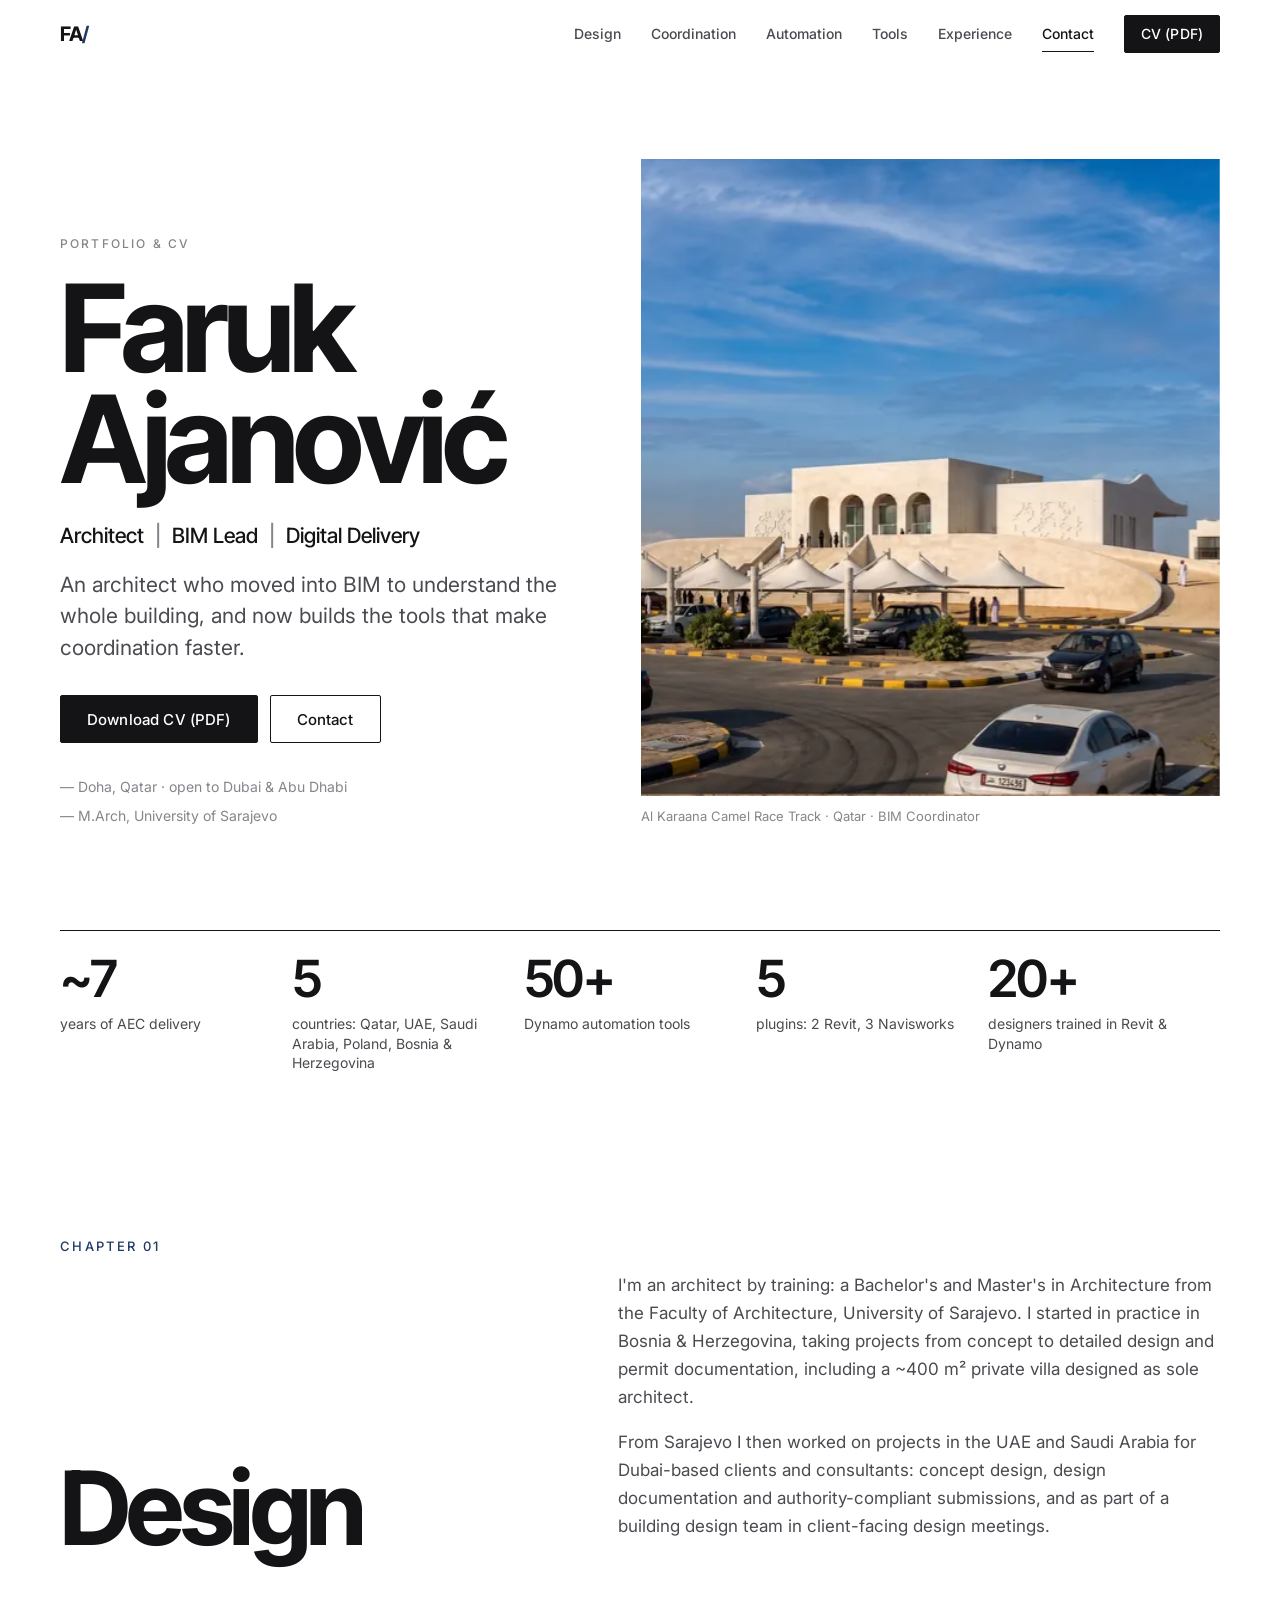
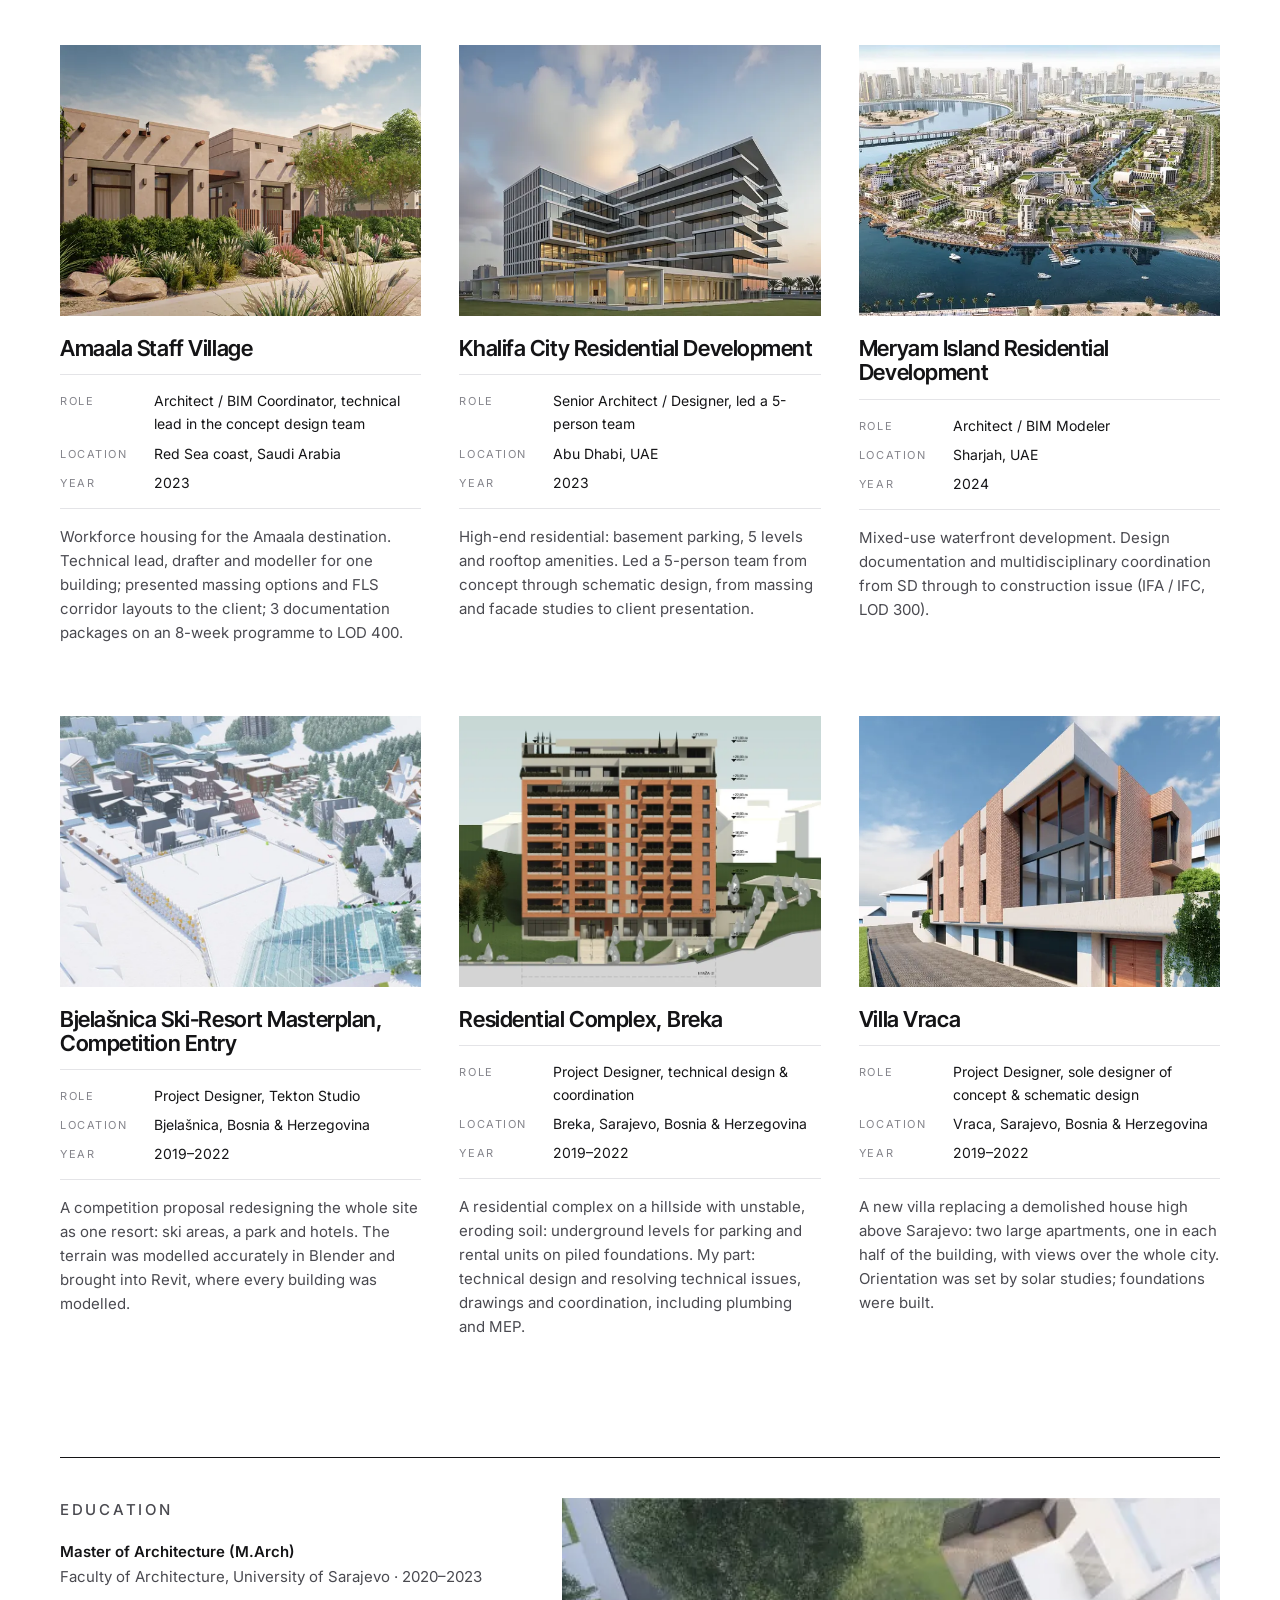
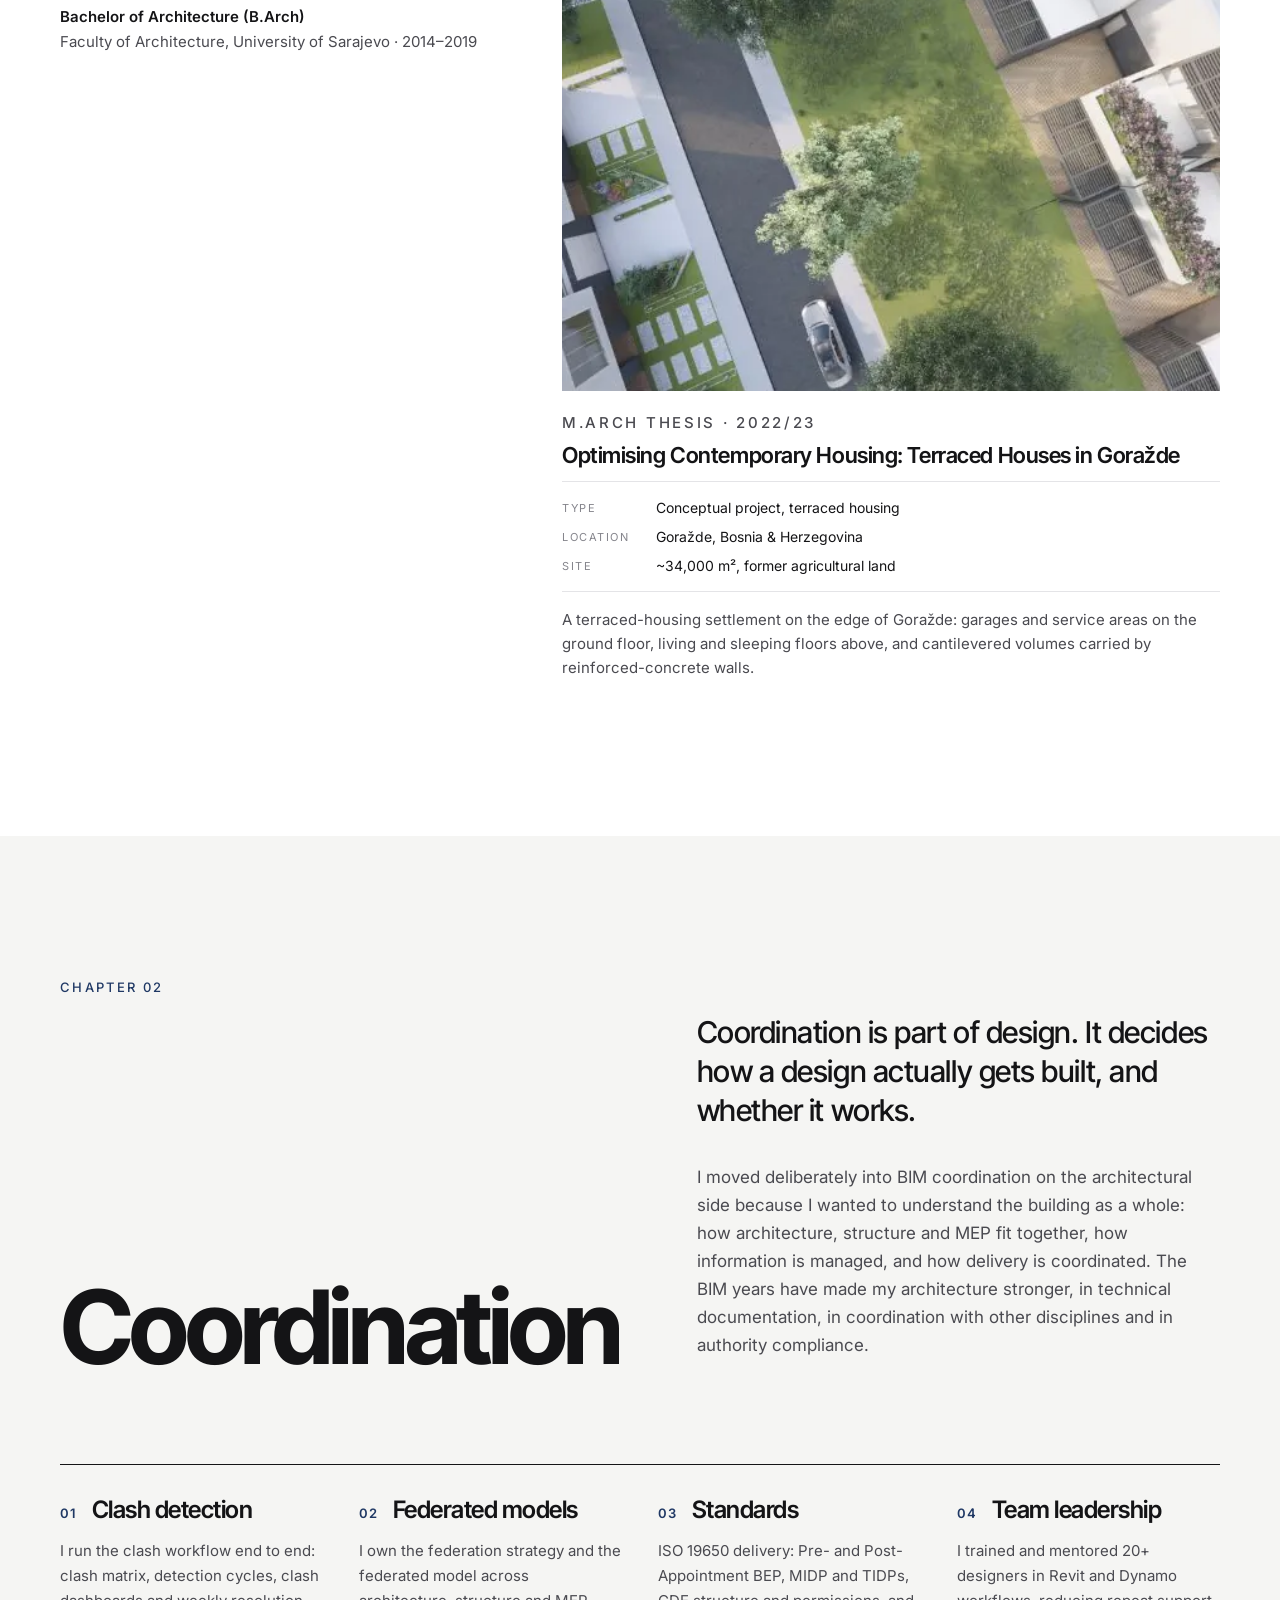
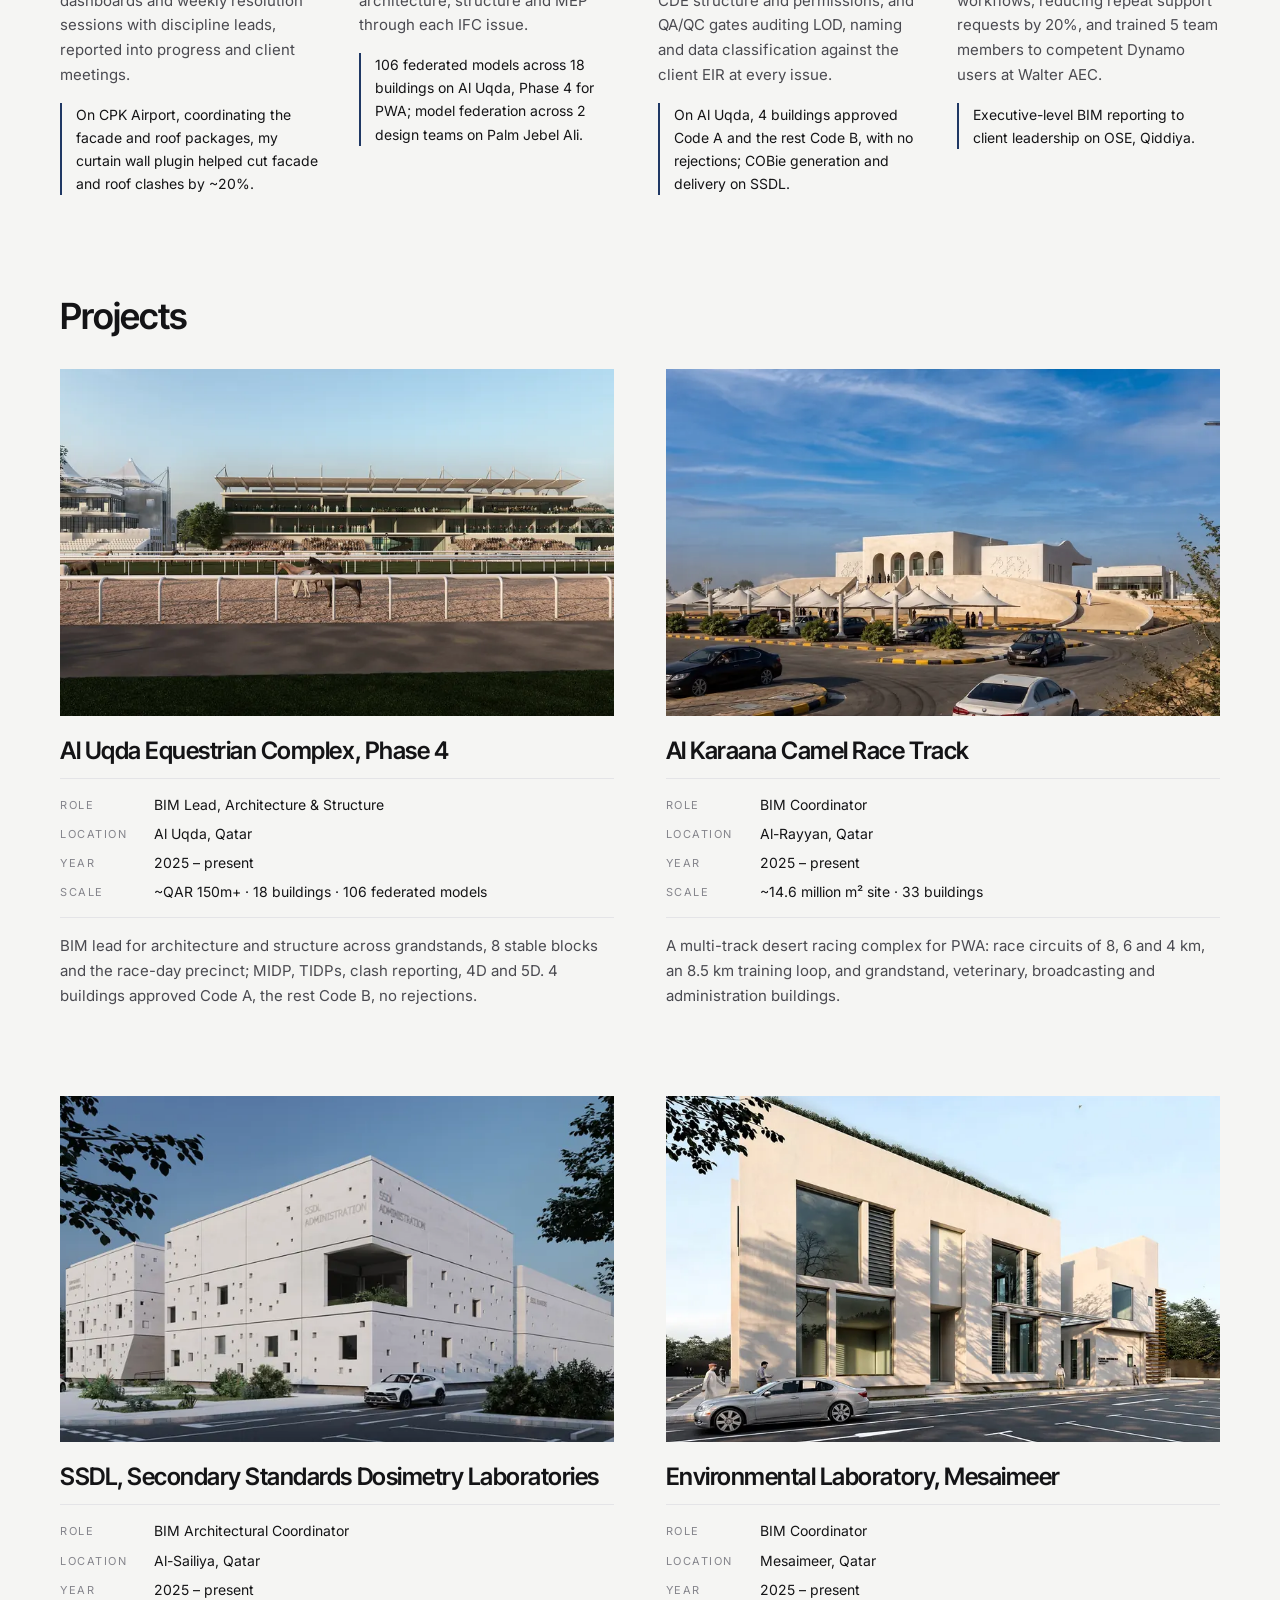
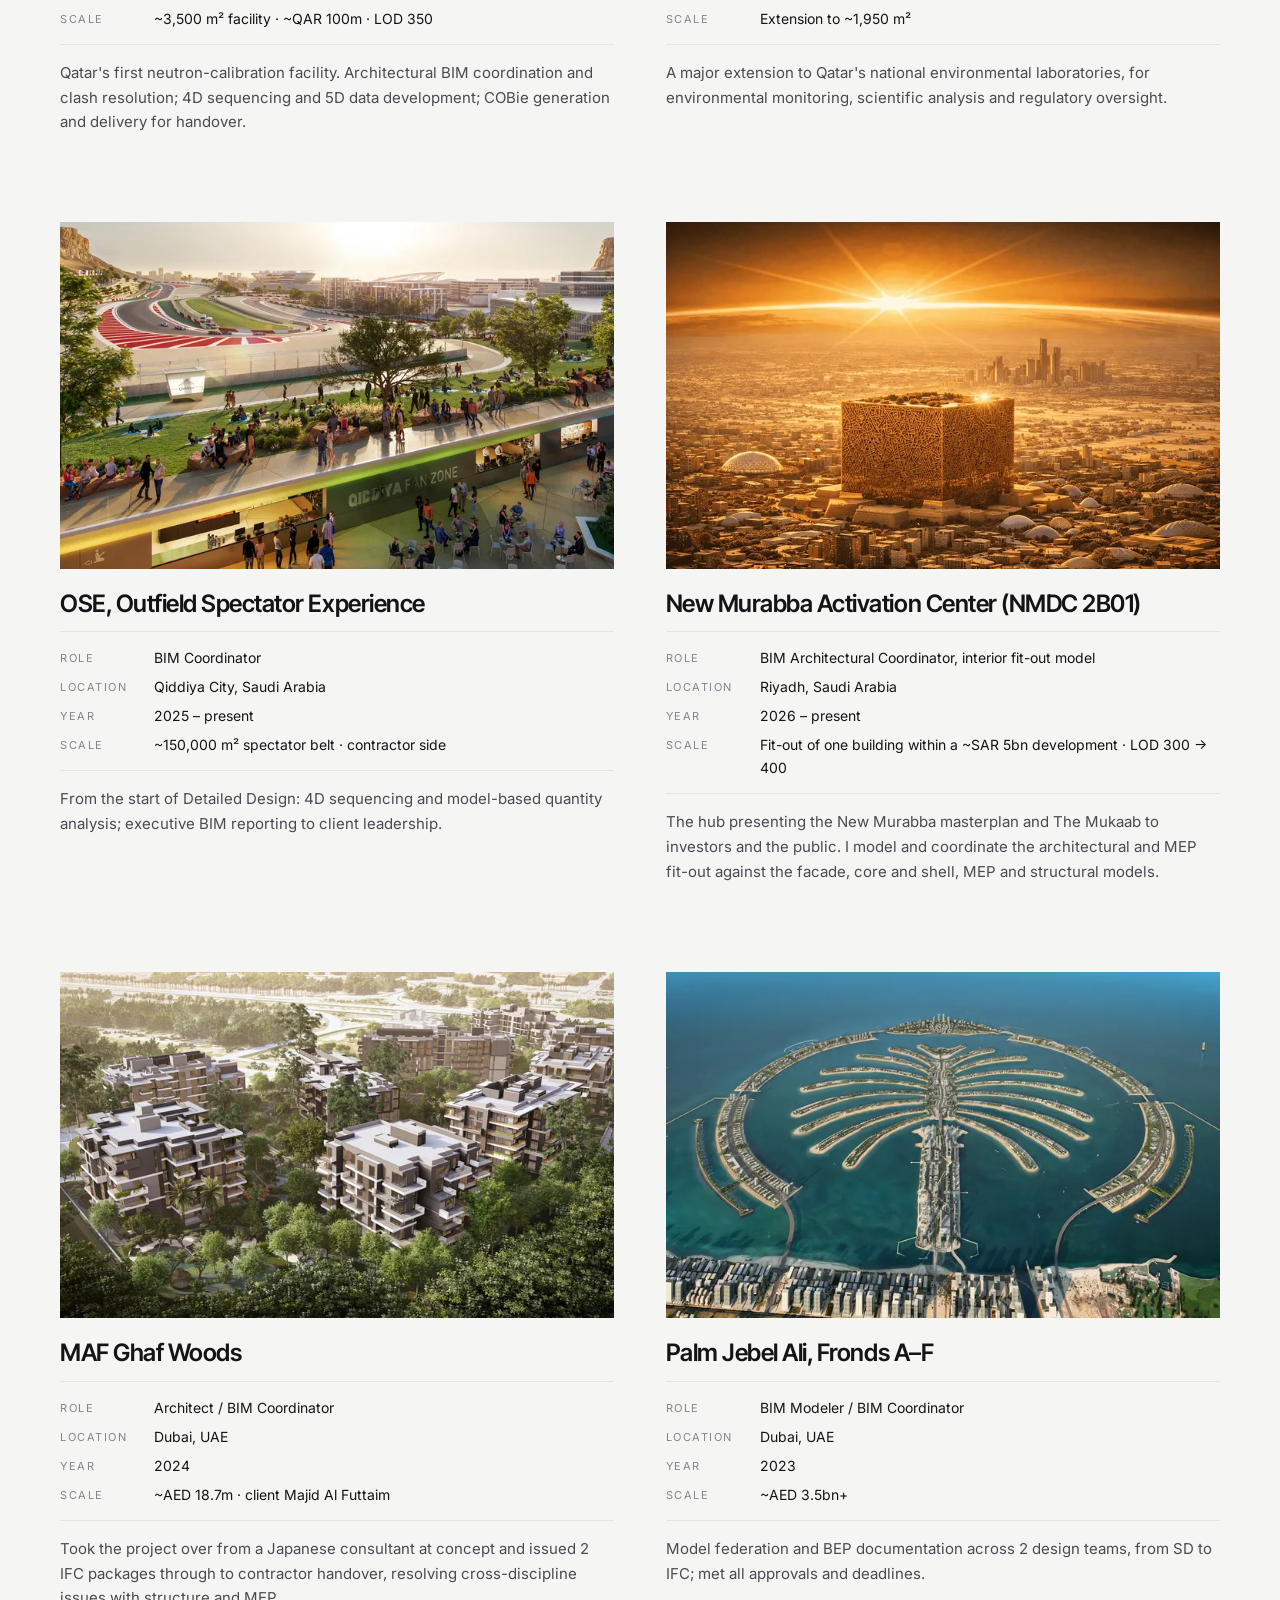
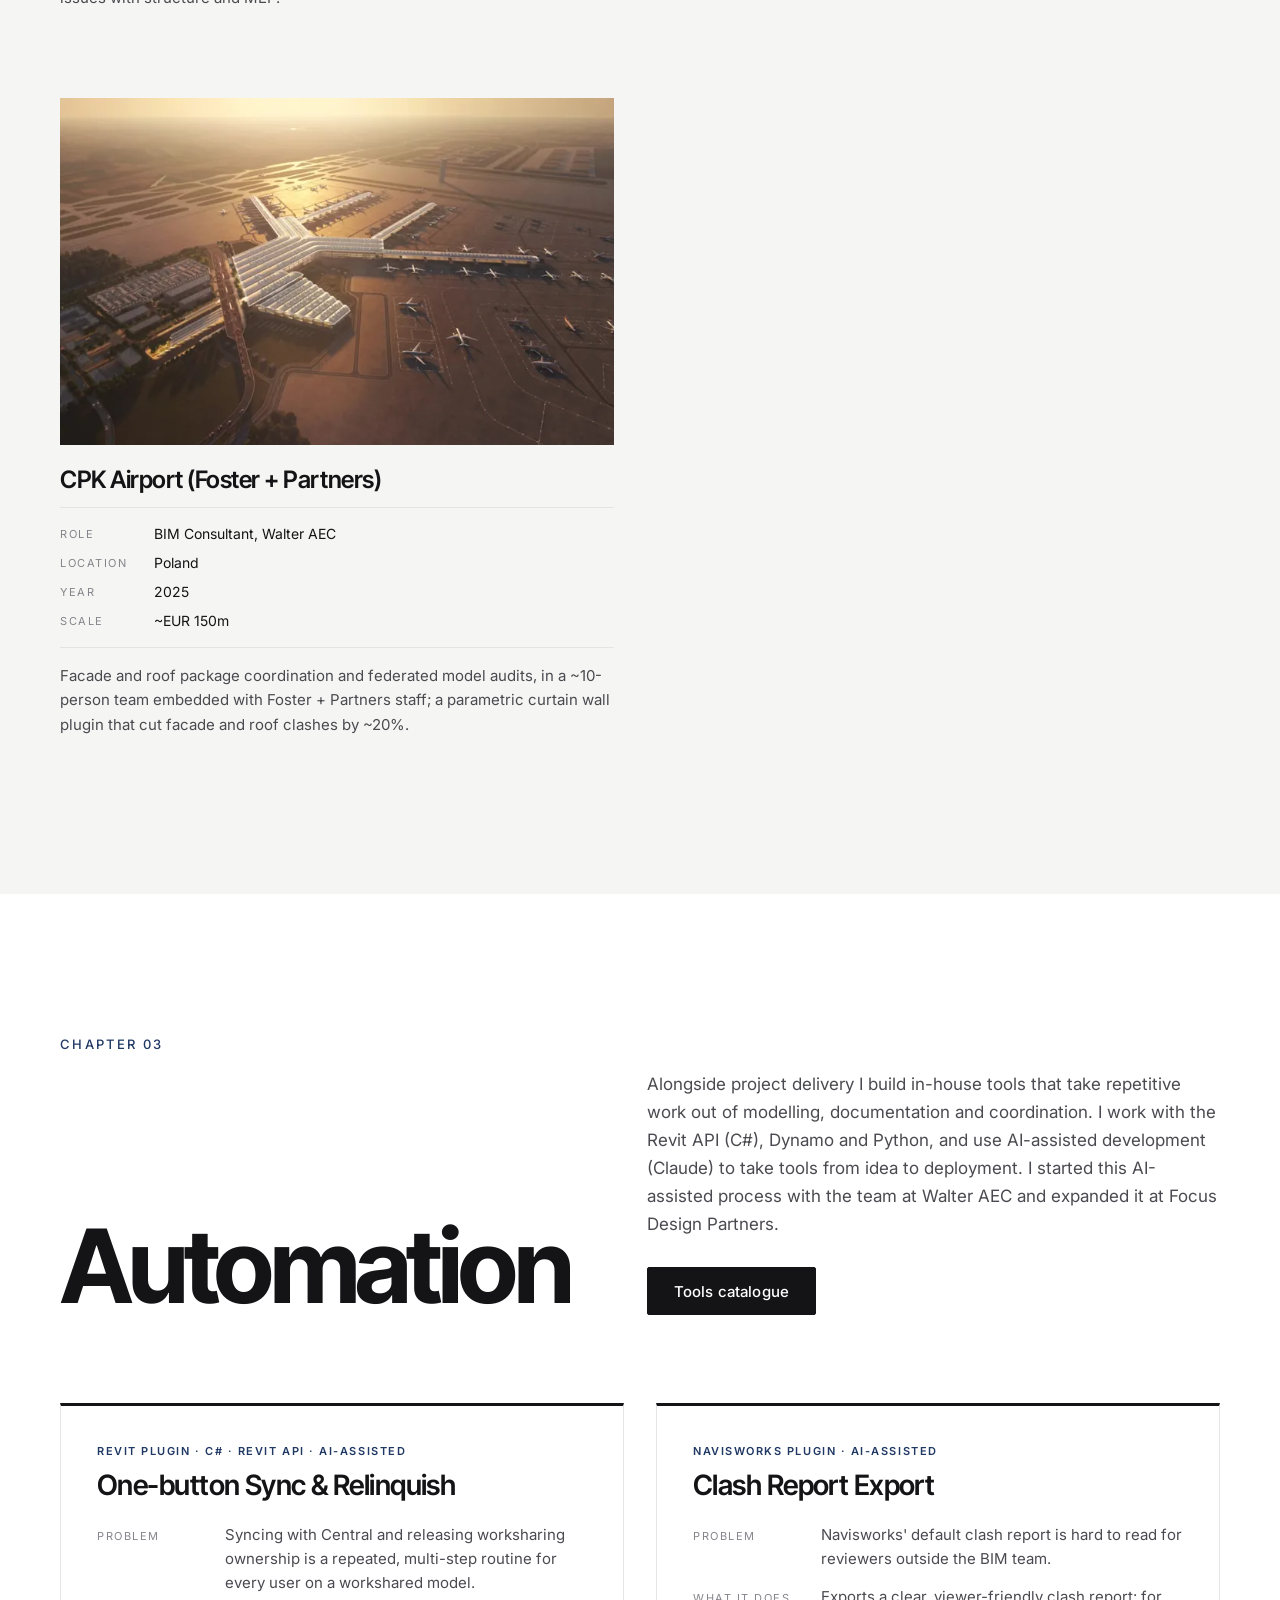
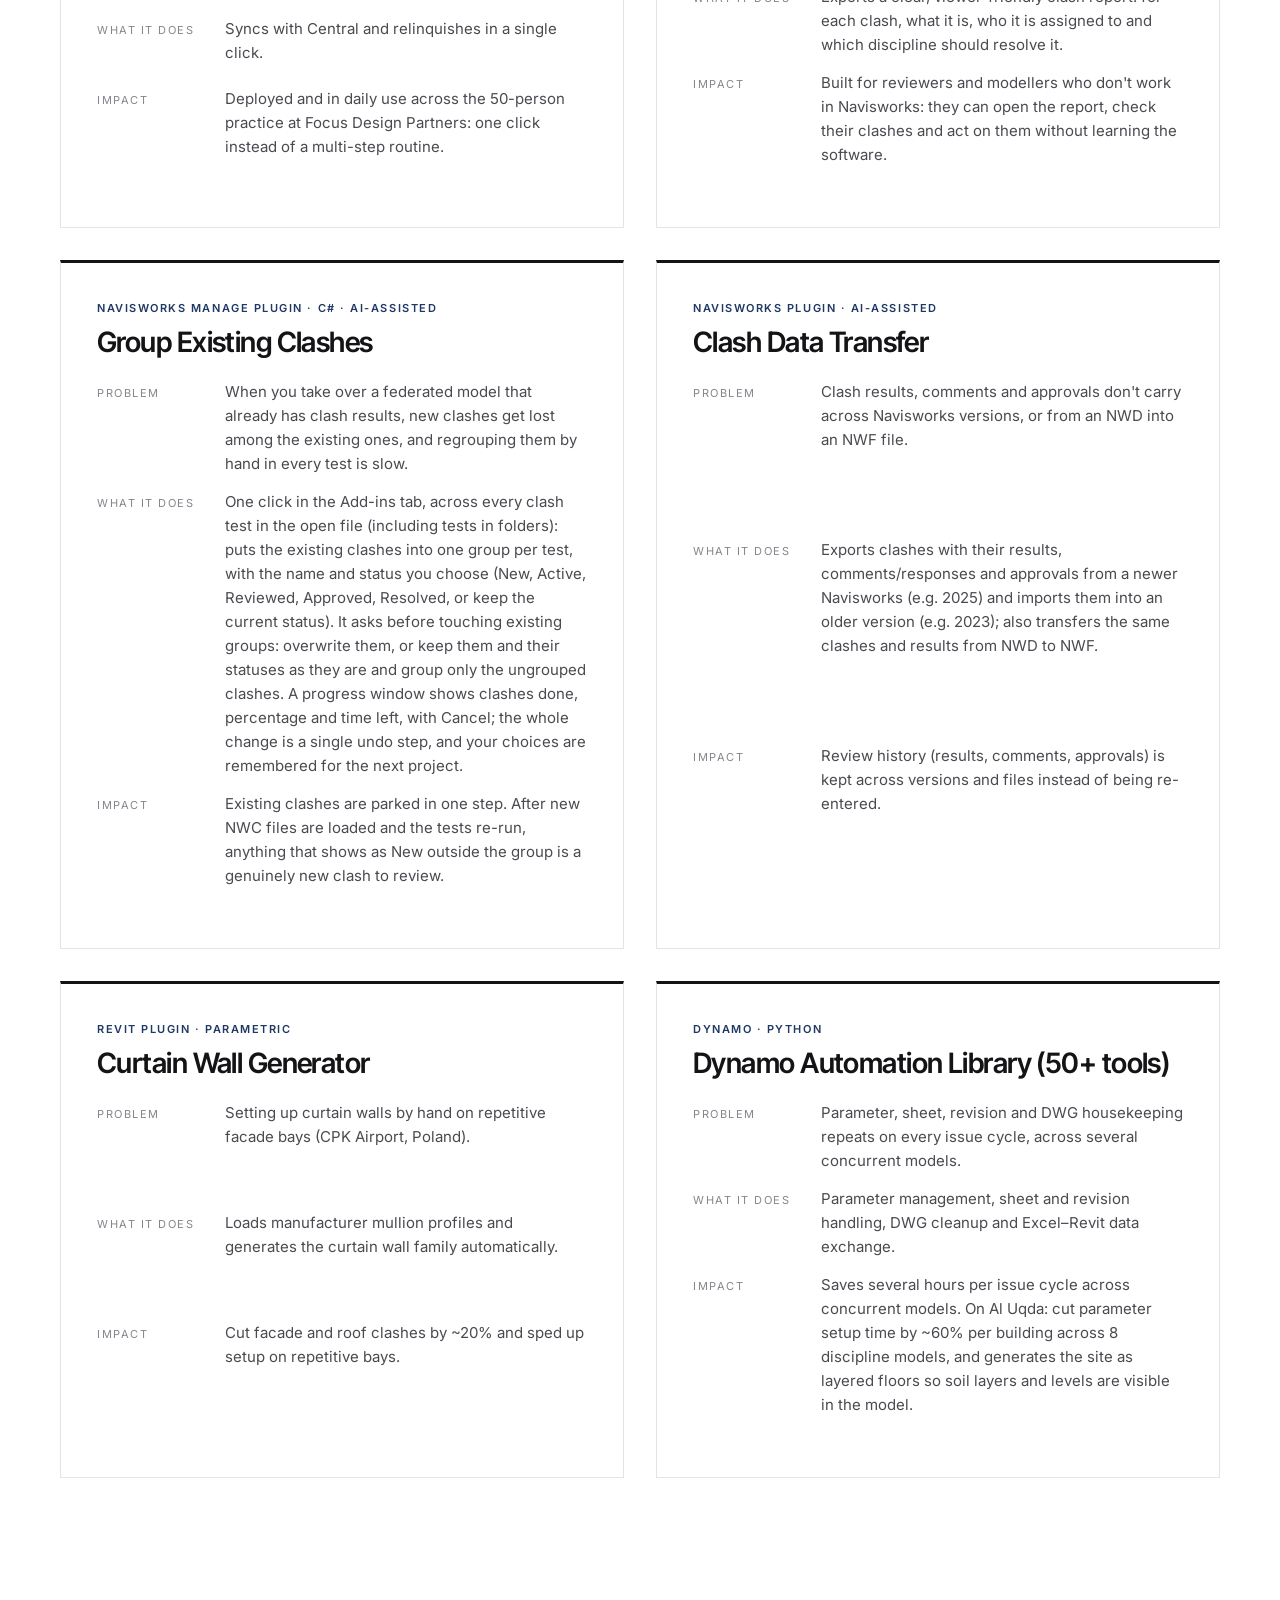
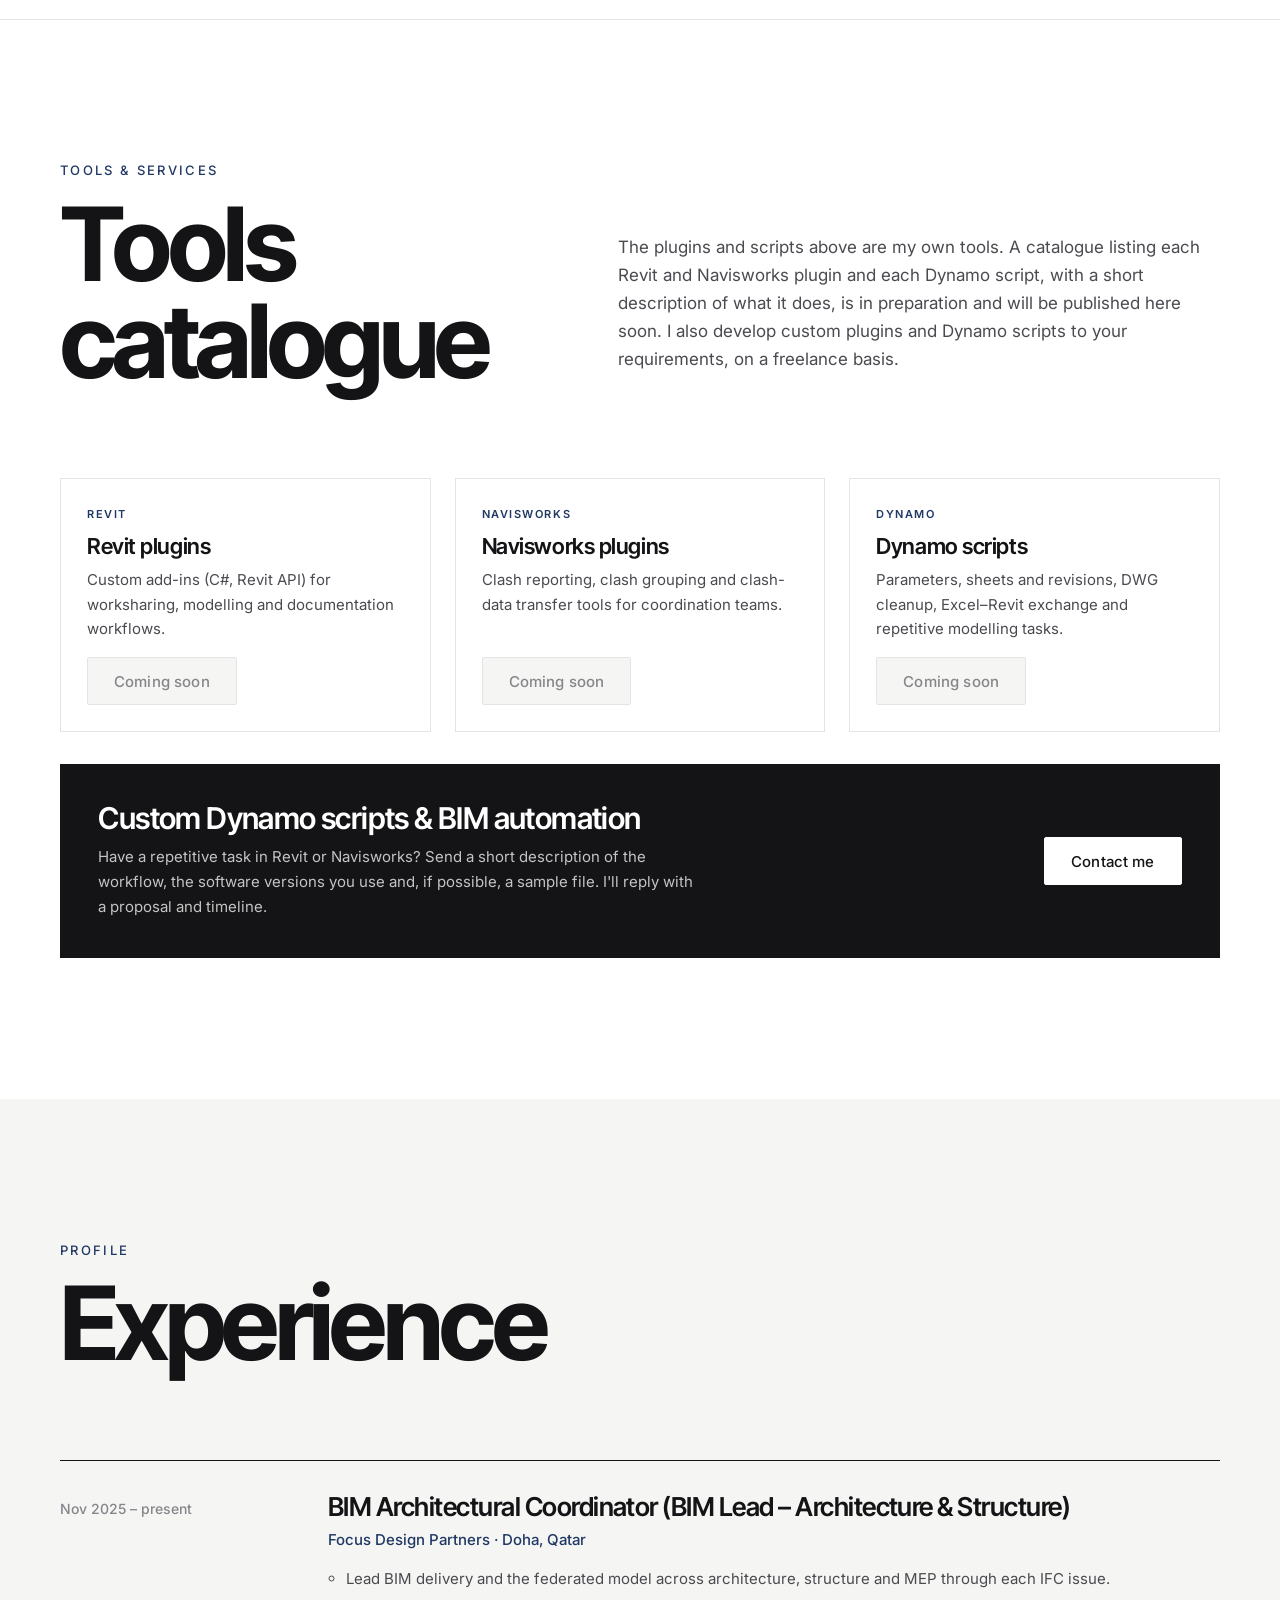
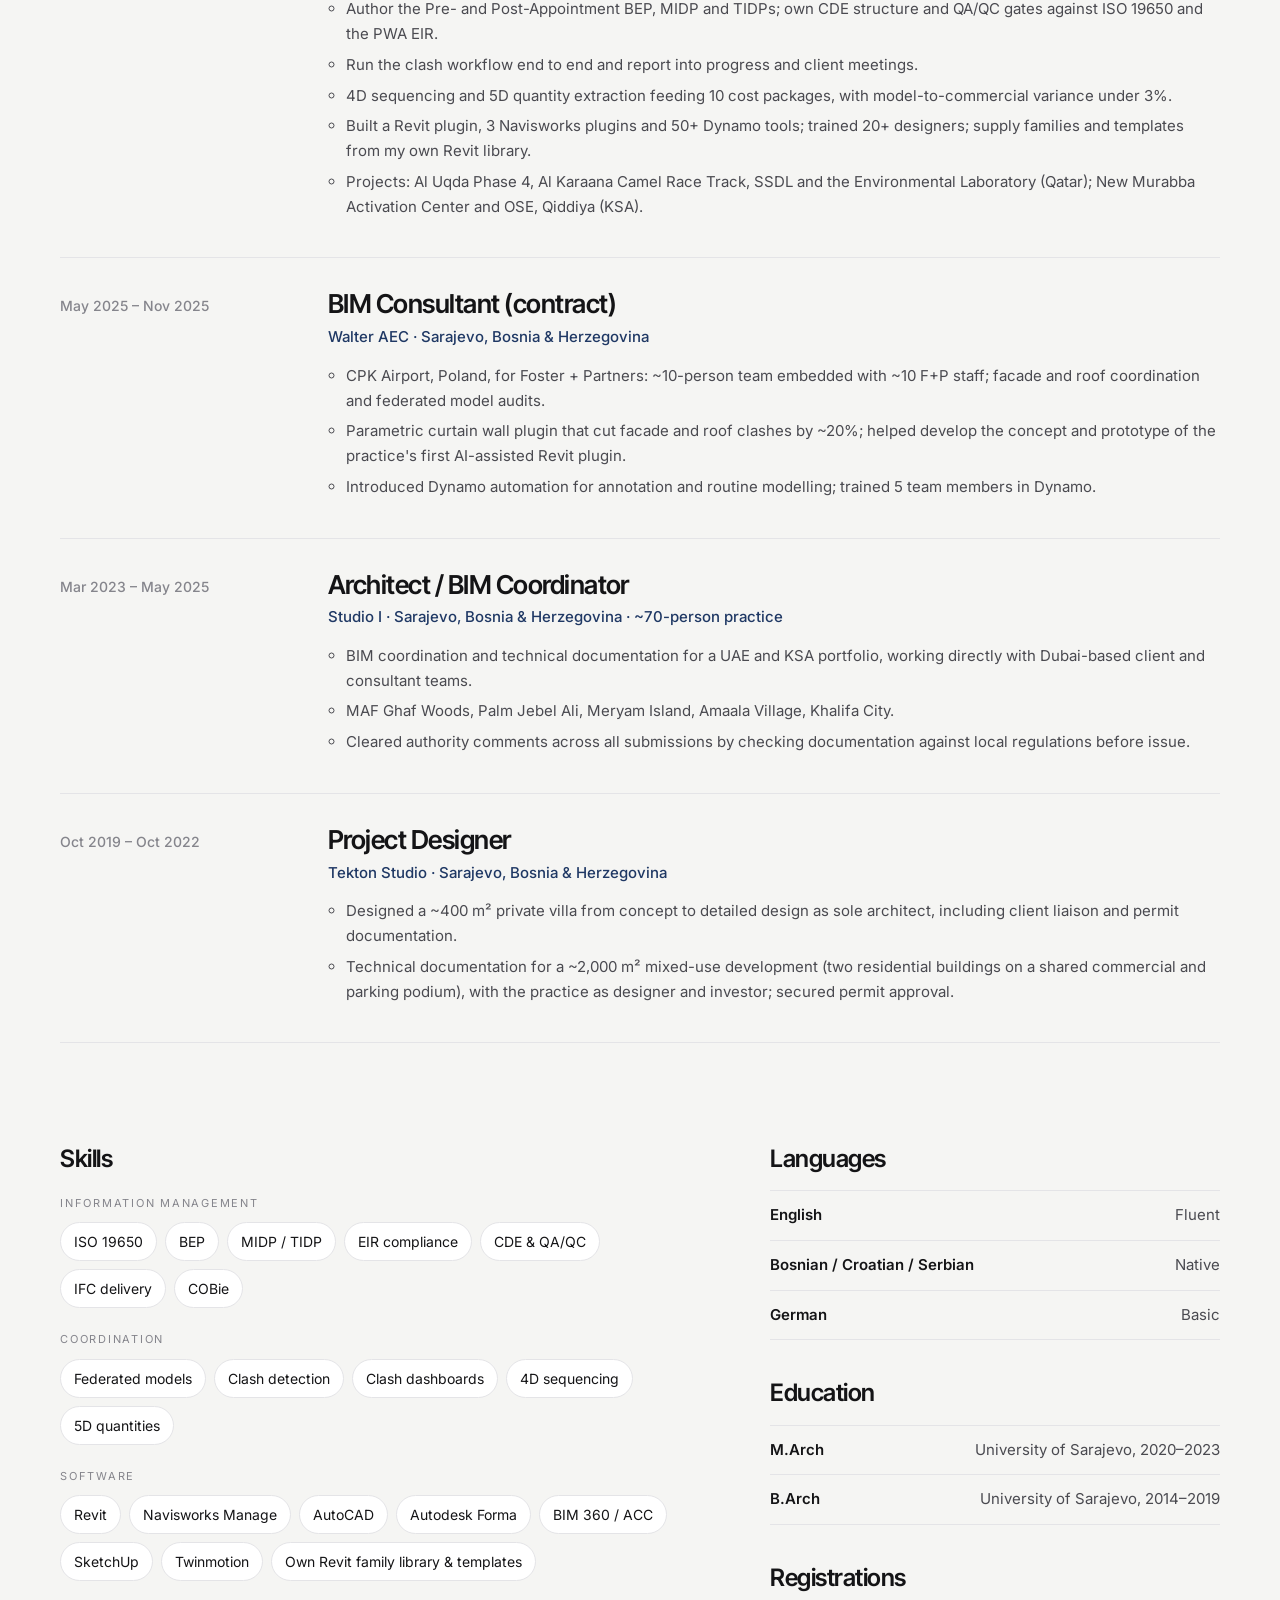
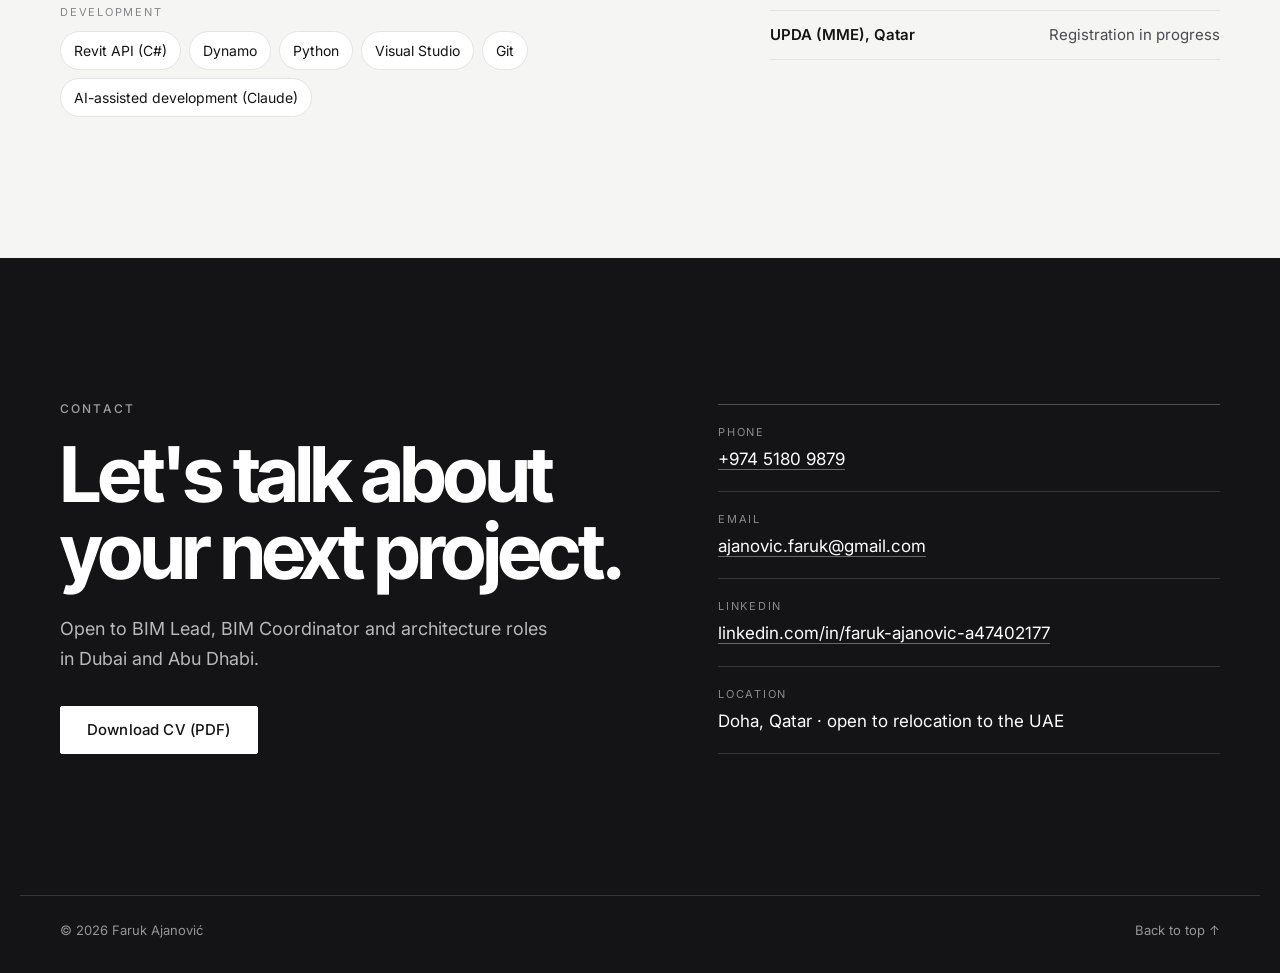
==== commit 8d9b633c: "Group Existing Clashes card: describe plugin v1.1 Co-Authored-By: Claude Opus 5.5 <noreply@anthropic" ====
--- a/index.html
+++ b/index.html
@@ -25,7 +25,7 @@
 <link rel="preconnect" href="https://fonts.googleapis.com">
 <link rel="preconnect" href="https://fonts.gstatic.com" crossorigin>
 <link href="https://fonts.googleapis.com/css2?family=Inter:wght@400;500;600&family=Inter+Tight:wght@500;600;700&display=swap" rel="stylesheet">
-<link rel="stylesheet" href="assets/css/style.css?v=20261123-3">
+<link rel="stylesheet" href="assets/css/style.css?v=20261123-5">
 <link rel="preload" as="image" href="assets/img/uqda-1-1600.webp" imagesrcset="assets/img/uqda-1-800.webp 800w, assets/img/uqda-1-1600.webp 1600w" imagesizes="(min-width: 900px) 55vw, 100vw">
 
 <script type="application/ld+json">
@@ -336,11 +336,11 @@
       </article>
 
       <article class="tool reveal">
-        <div class="tool__head"><p class="tool__tag">Navisworks plugin · AI-assisted</p><h3>Automatic Clash Grouping</h3></div>
+        <div class="tool__head"><p class="tool__tag">Navisworks Manage plugin · C# · AI-assisted</p><h3>Group Existing Clashes</h3></div>
         <dl class="tool__spec">
-          <dt>Problem</dt><dd>Grouping existing clashes by hand, for example by Revit phase, is slow and repetitive.</dd>
-          <dt>What it does</dt><dd>Groups existing clashes automatically, for example by Revit phase.</dd>
-          <dt>Impact</dt><dd>Clash sets are organised and ready for review without manual sorting.</dd>
+          <dt>Problem</dt><dd>When you take over a federated model that already has clash results, new clashes get lost among the existing ones, and regrouping them by hand in every test is slow.</dd>
+          <dt>What it does</dt><dd>One click in the Add-ins tab, across every clash test in the open file (including tests in folders): puts the existing clashes into one group per test, with the name and status you choose (New, Active, Reviewed, Approved, Resolved, or keep the current status). It asks before touching existing groups: overwrite them, or keep them and their statuses as they are and group only the ungrouped clashes. A progress window shows clashes done, percentage and time left, with Cancel; the whole change is a single undo step, and your choices are remembered for the next project.</dd>
+          <dt>Impact</dt><dd>Existing clashes are parked in one step. After new NWC files are loaded and the tests re-run, anything that shows as New outside the group is a genuinely new clash to review.</dd>
         </dl>
       </article>
 
@@ -557,7 +557,7 @@
   </div>
 </dialog>
 
-<script src="assets/js/projects.js?v=20261123-3" defer></script>
-<script src="assets/js/main.js?v=20261123-3" defer></script>
+<script src="assets/js/projects.js?v=20261123-5" defer></script>
+<script src="assets/js/main.js?v=20261123-5" defer></script>
 </body>
 </html>
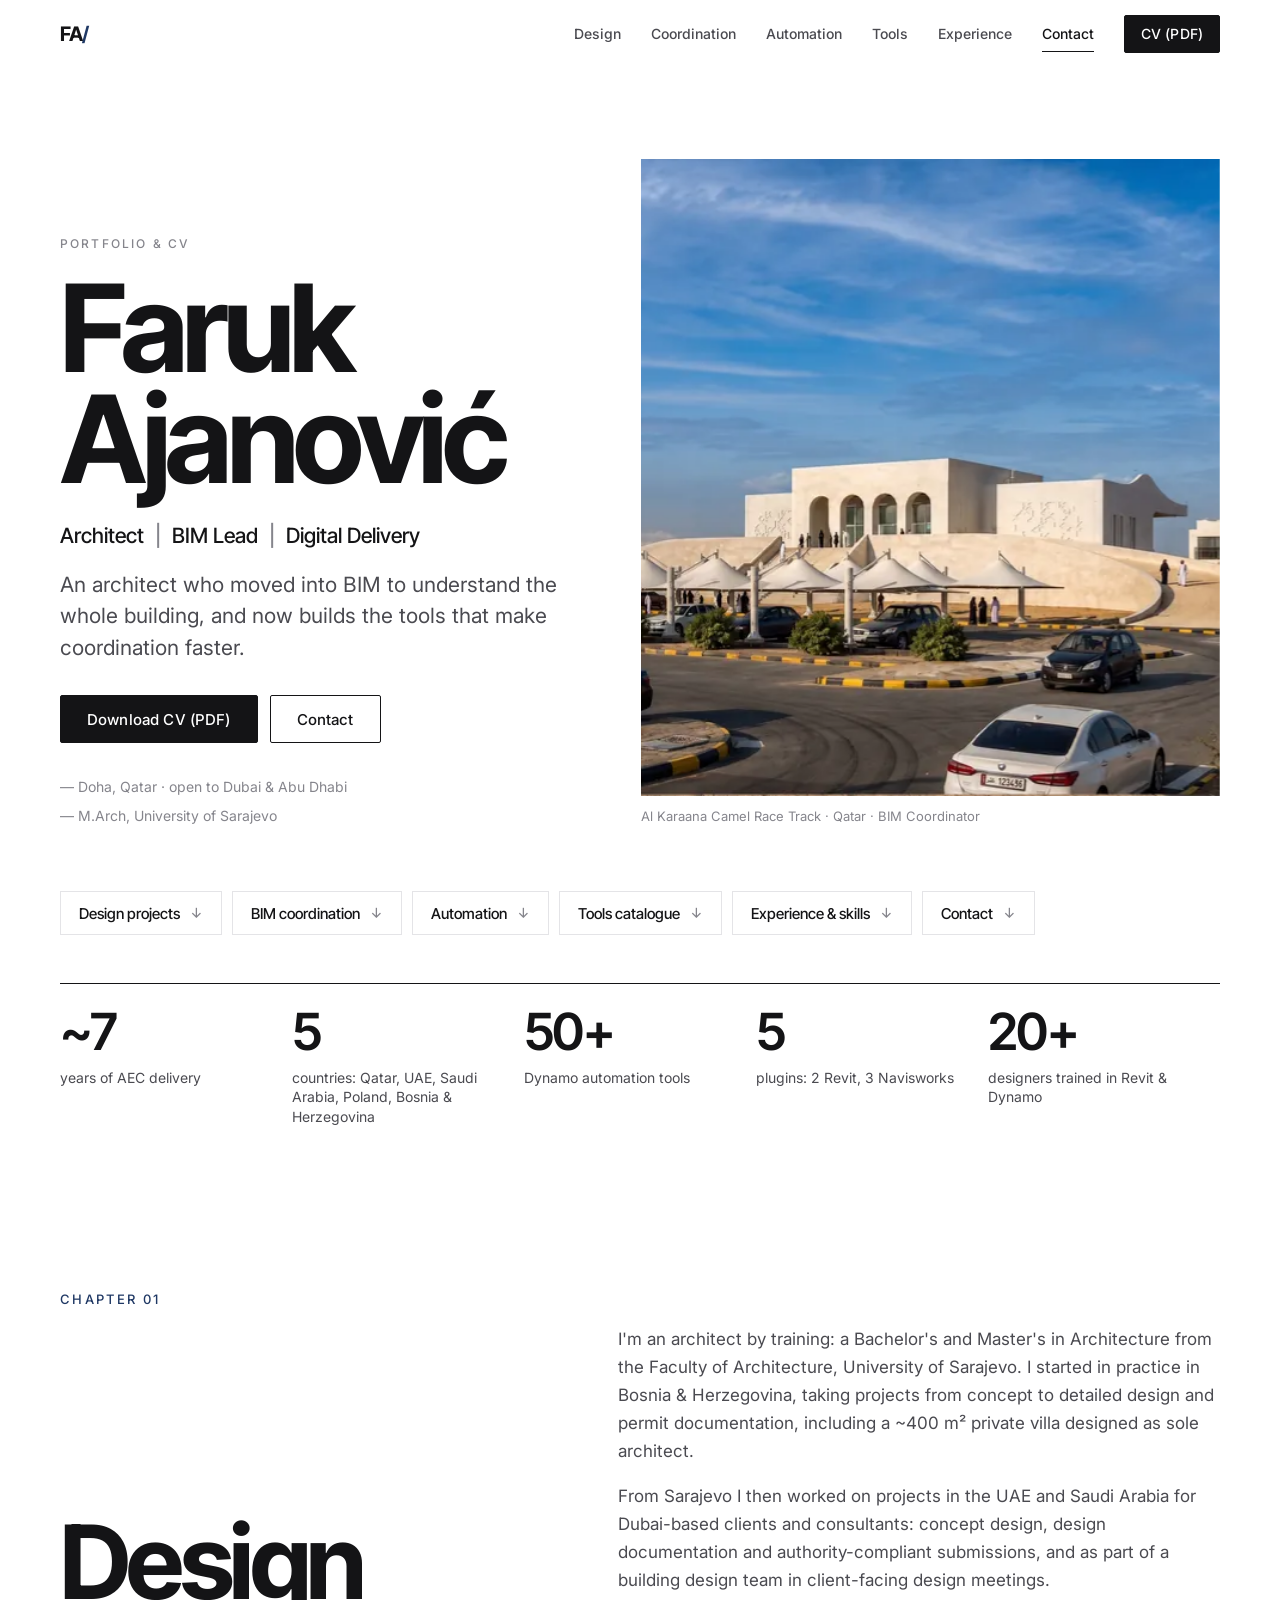
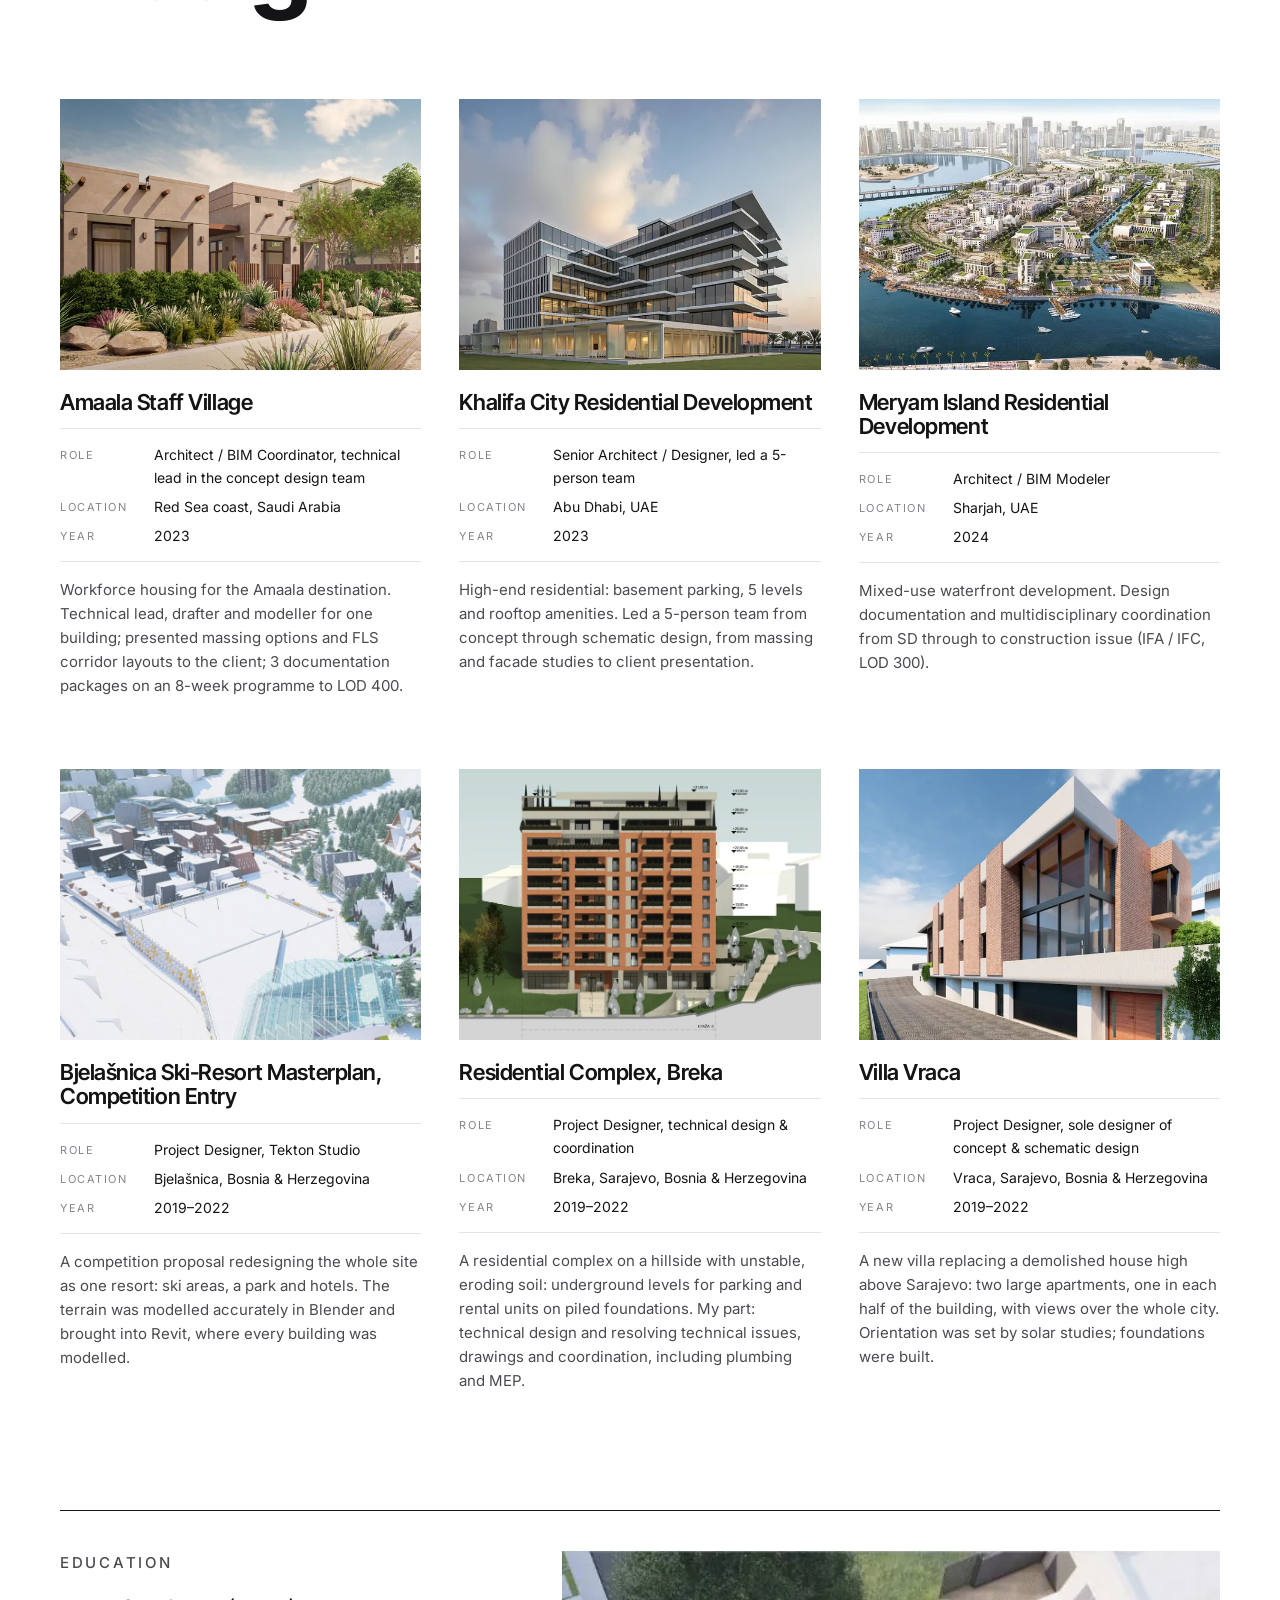
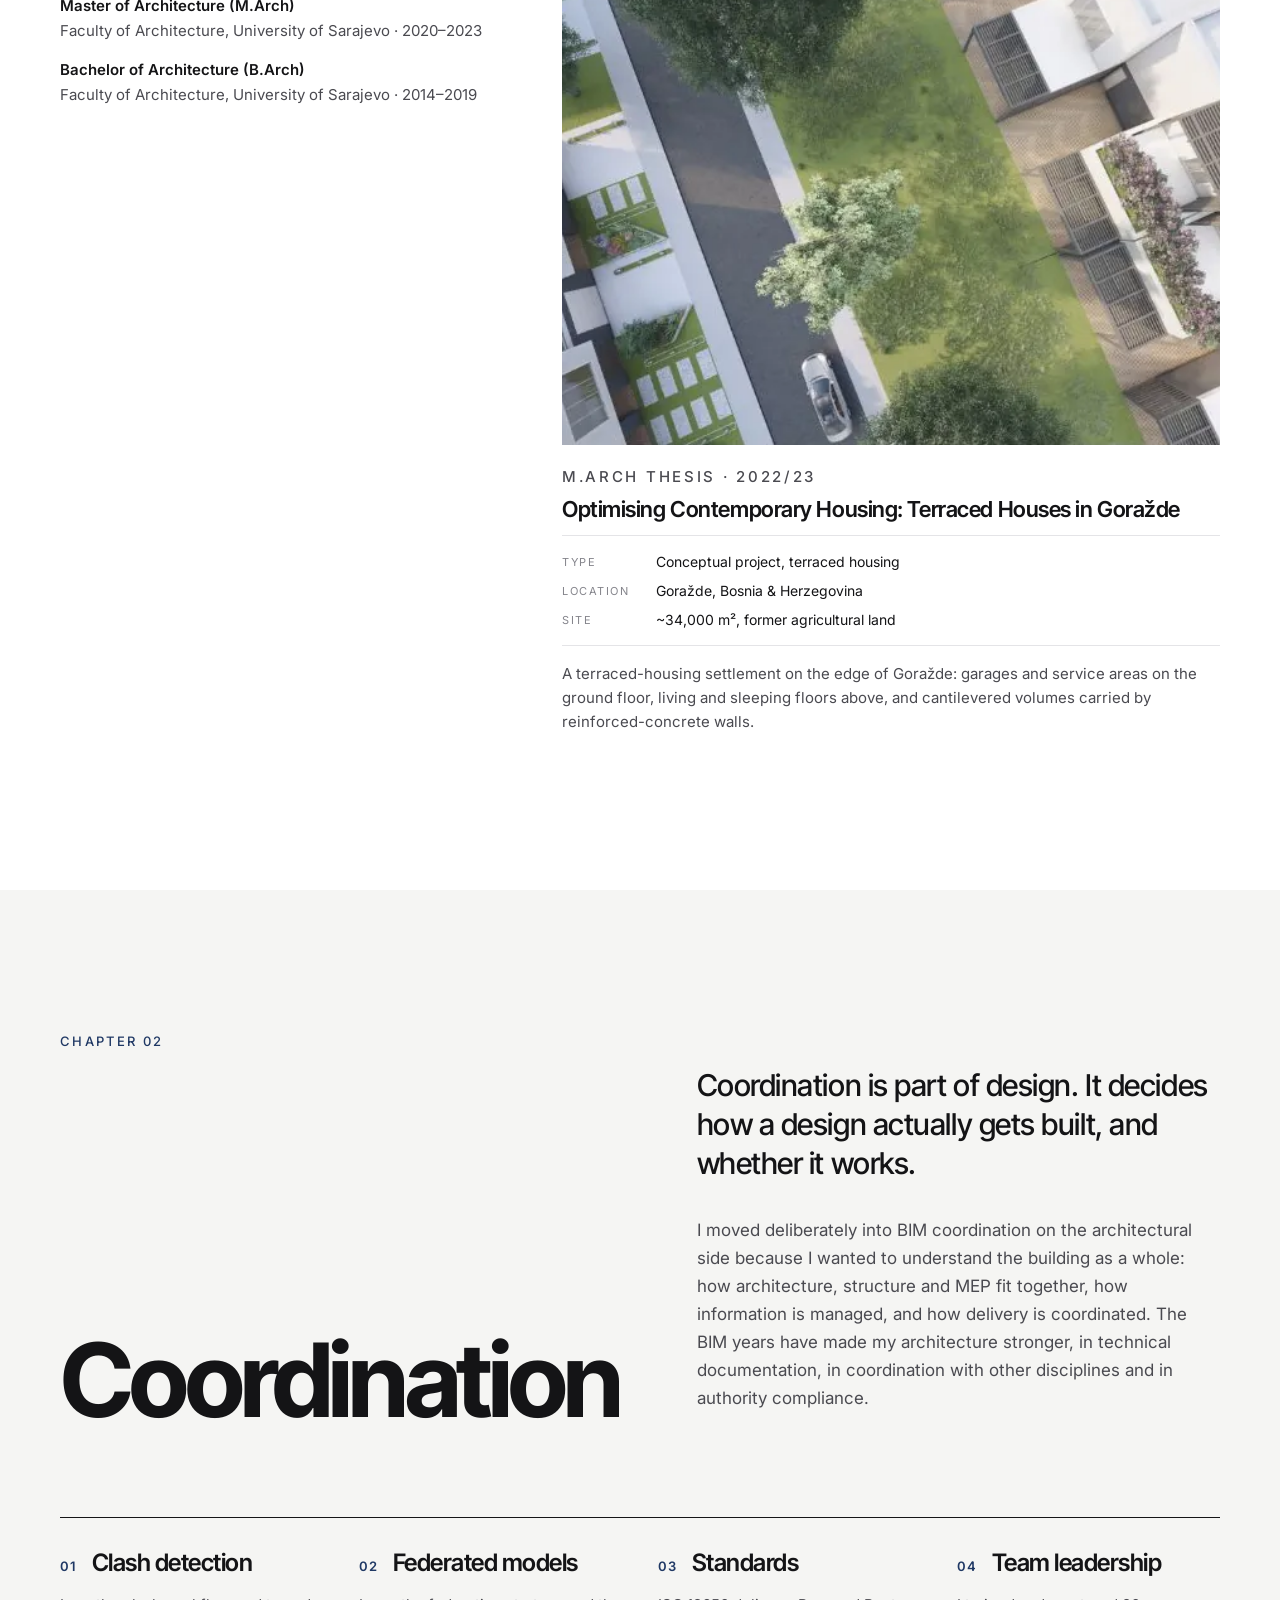
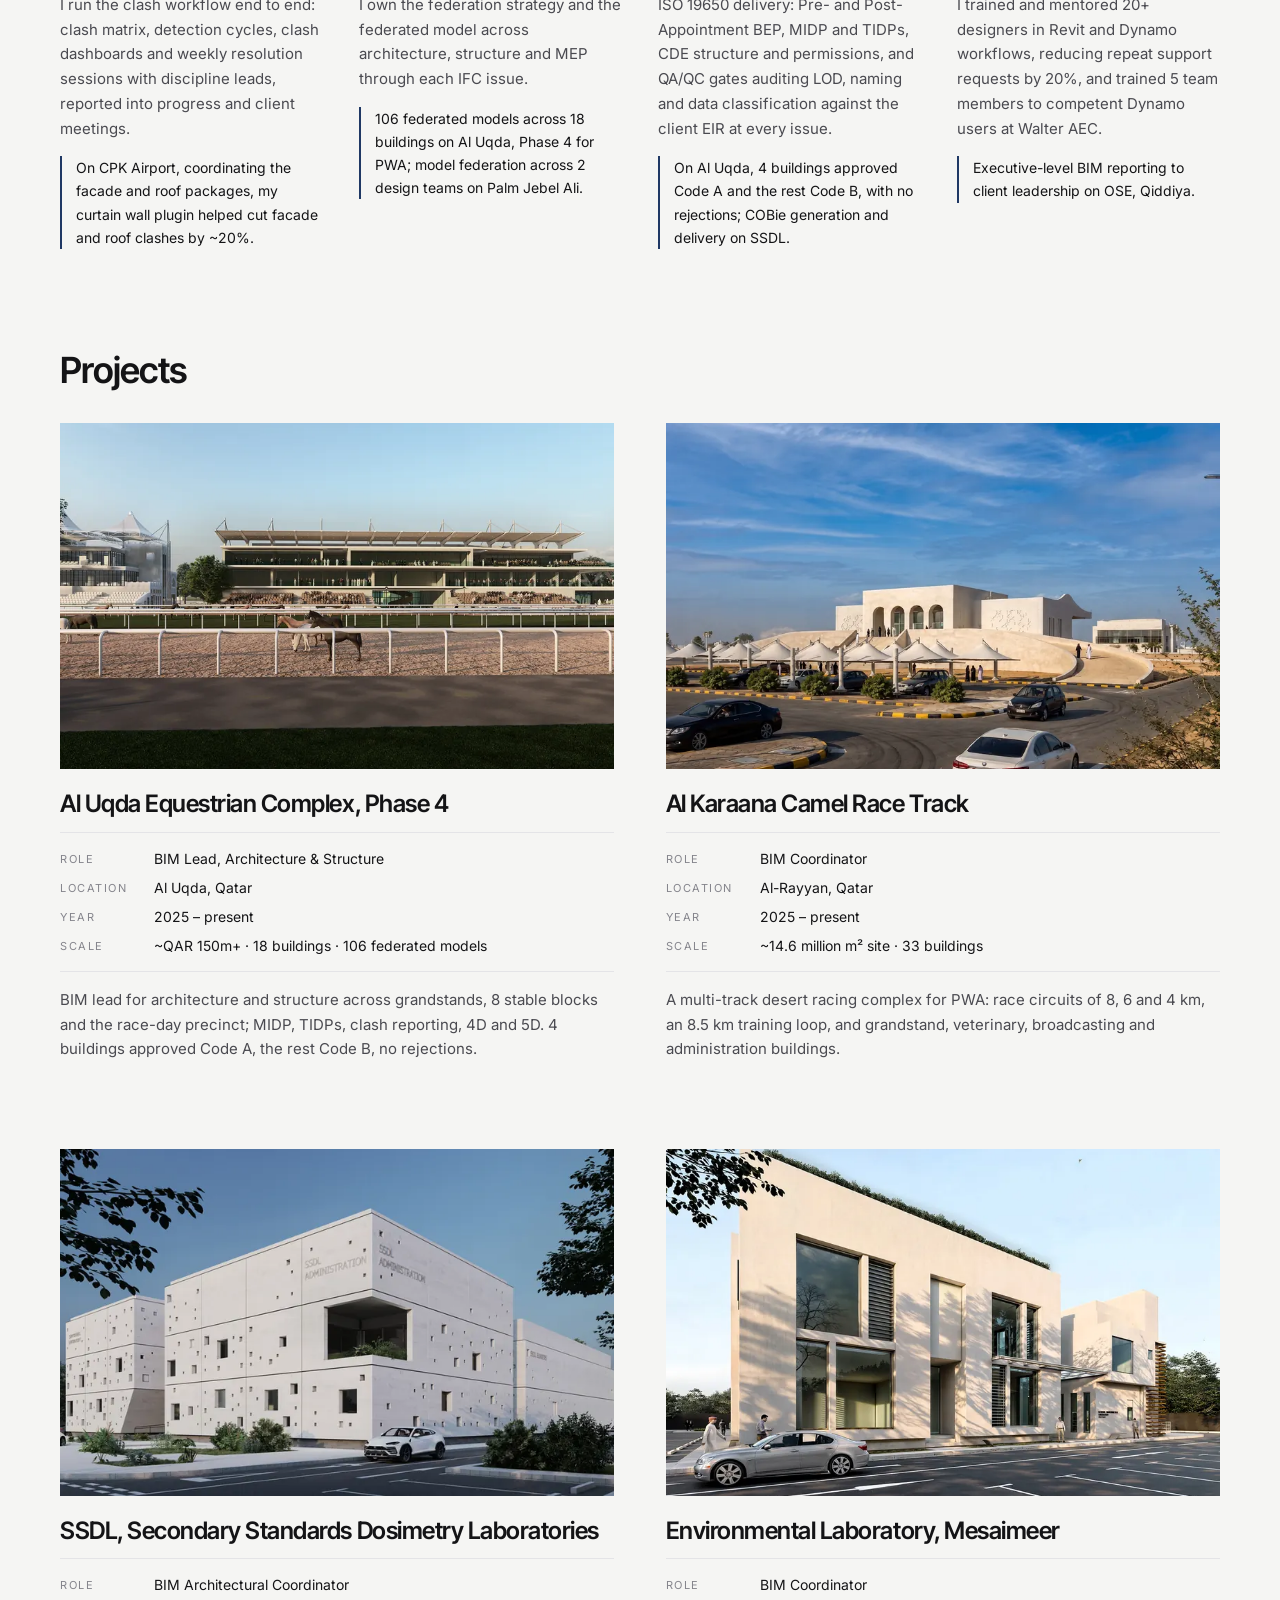
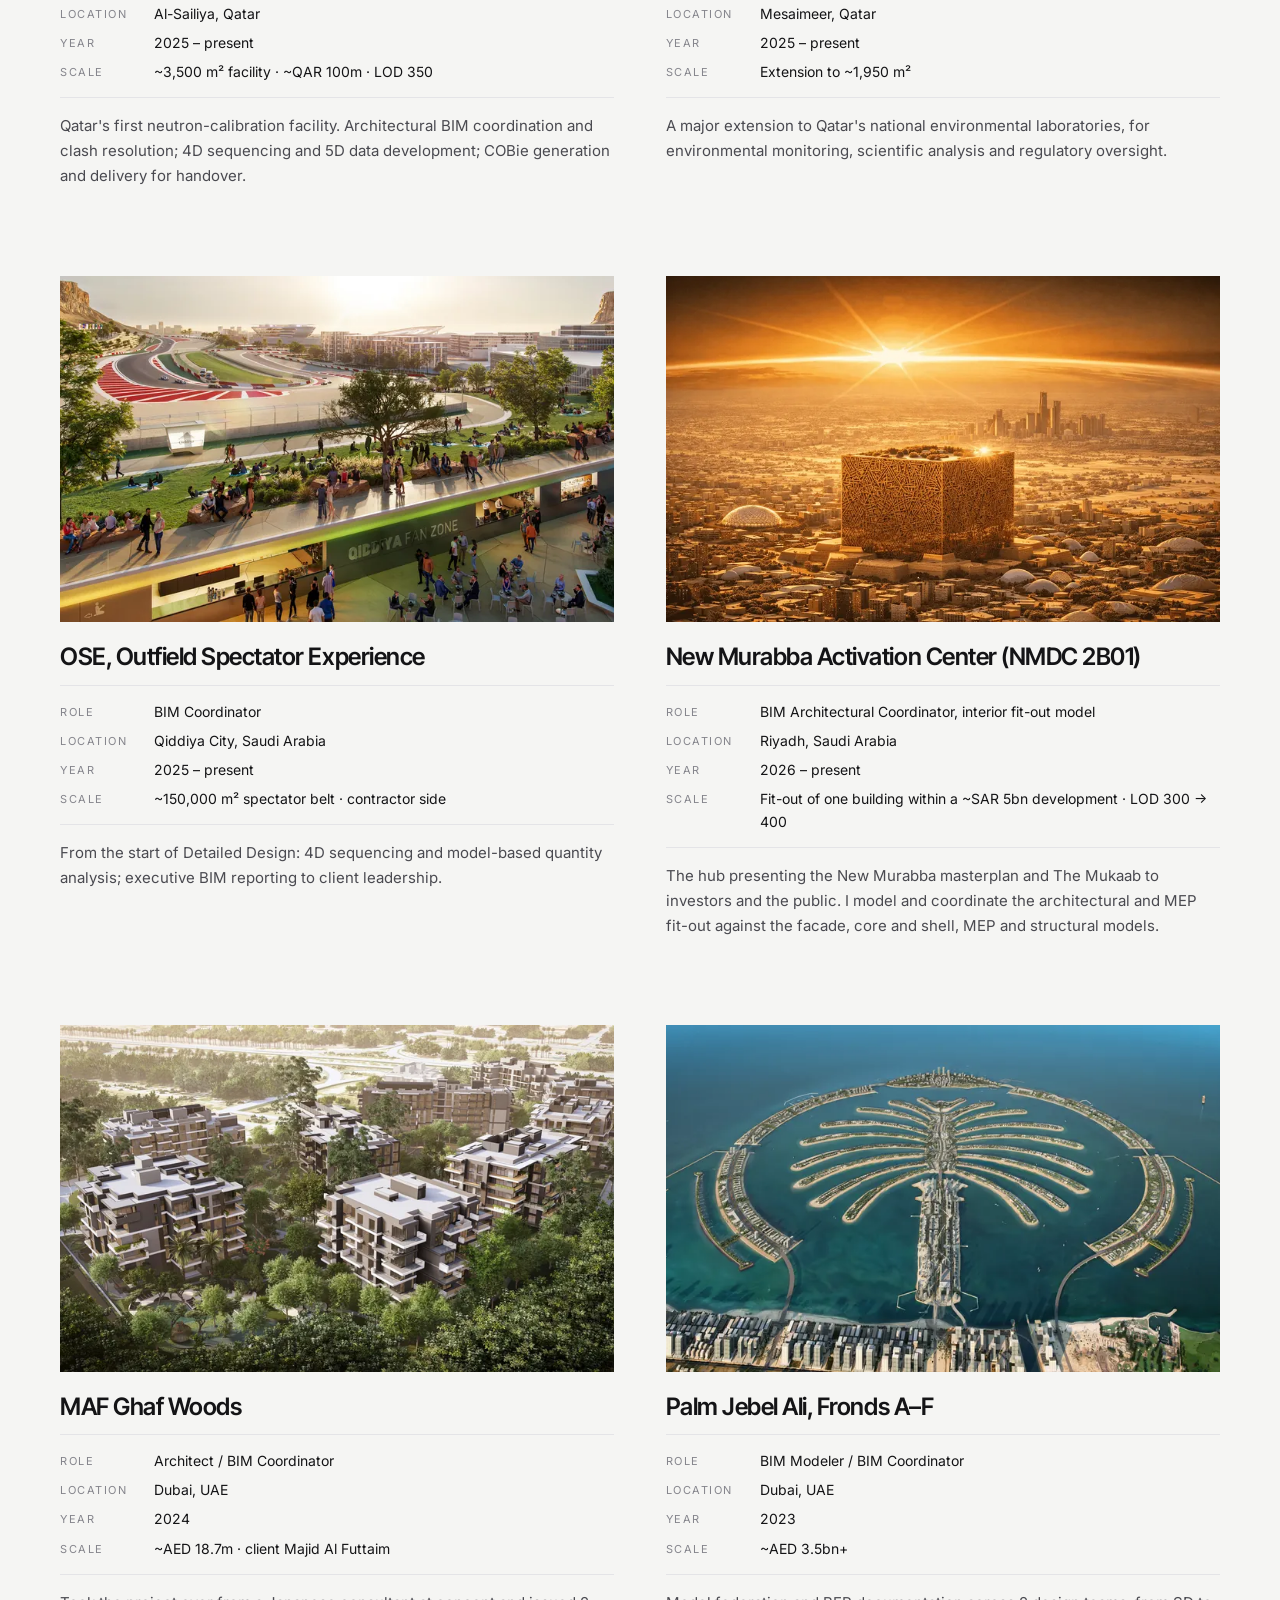
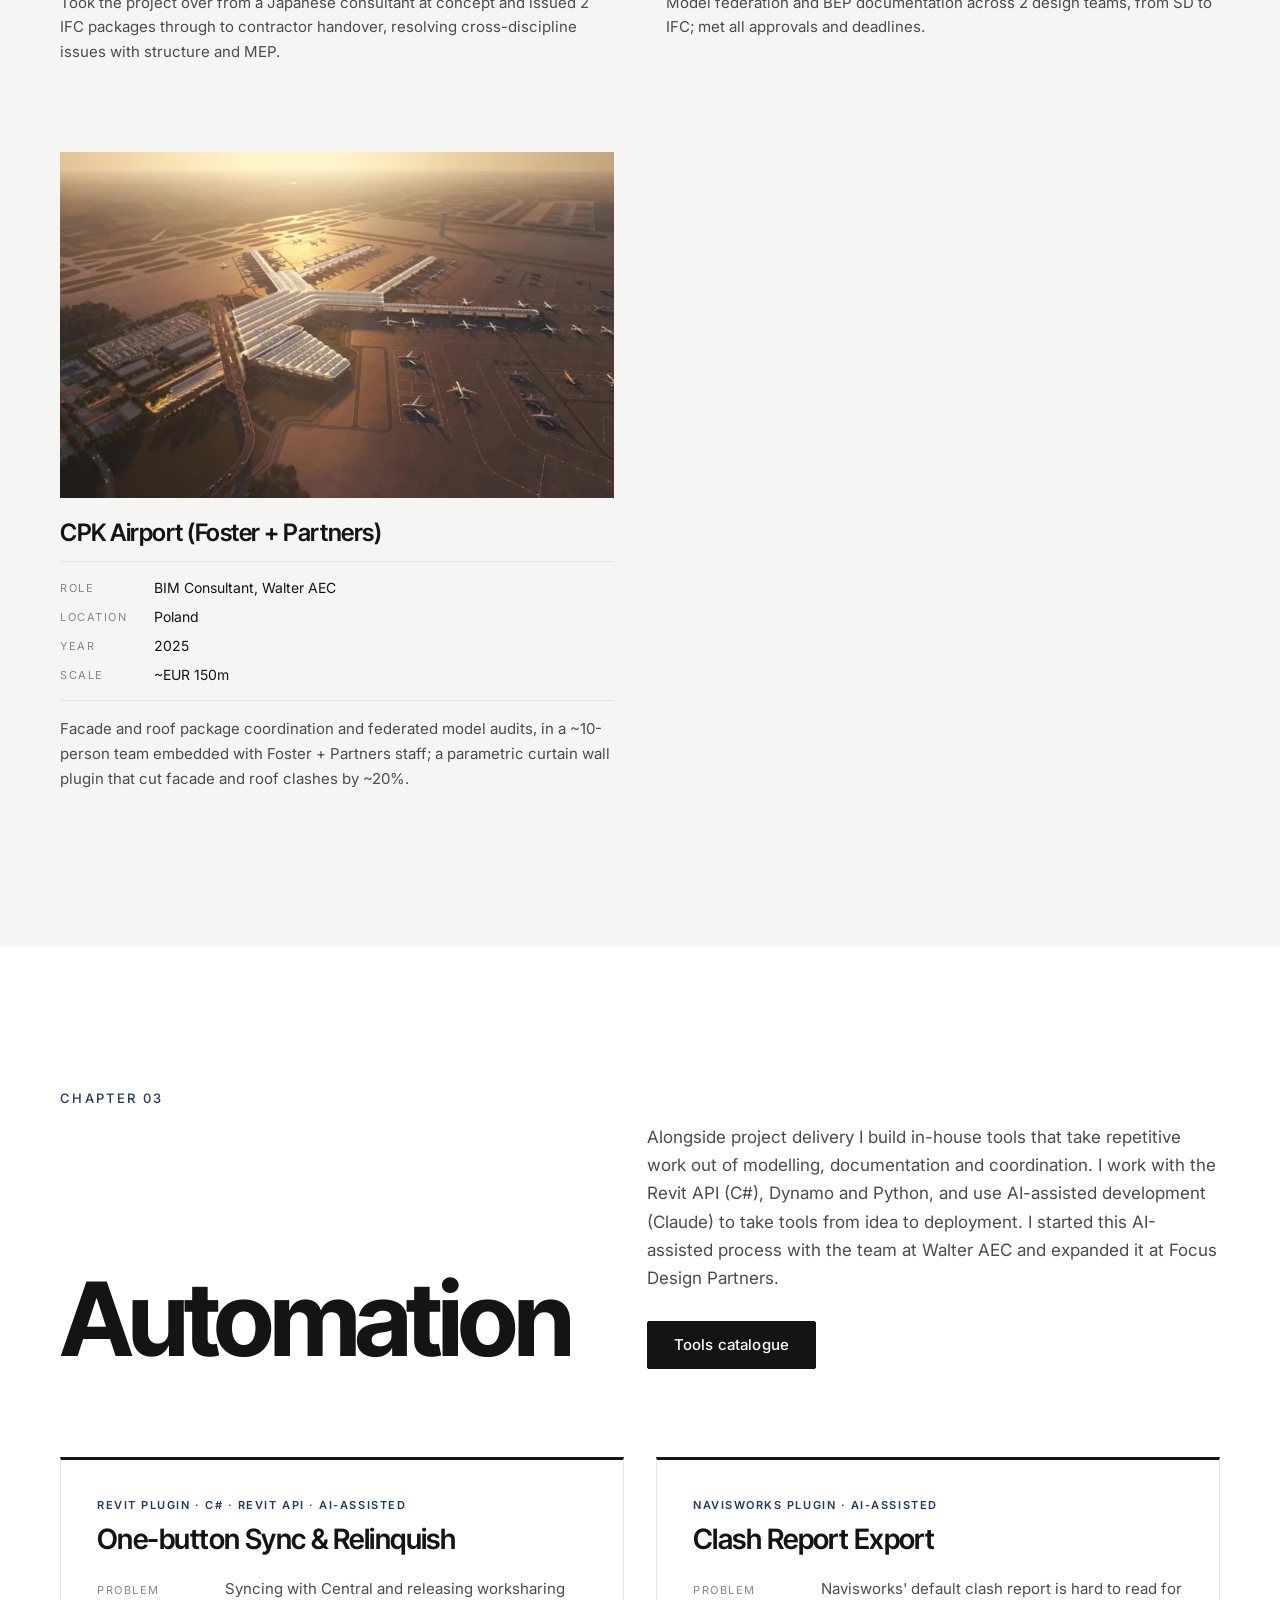
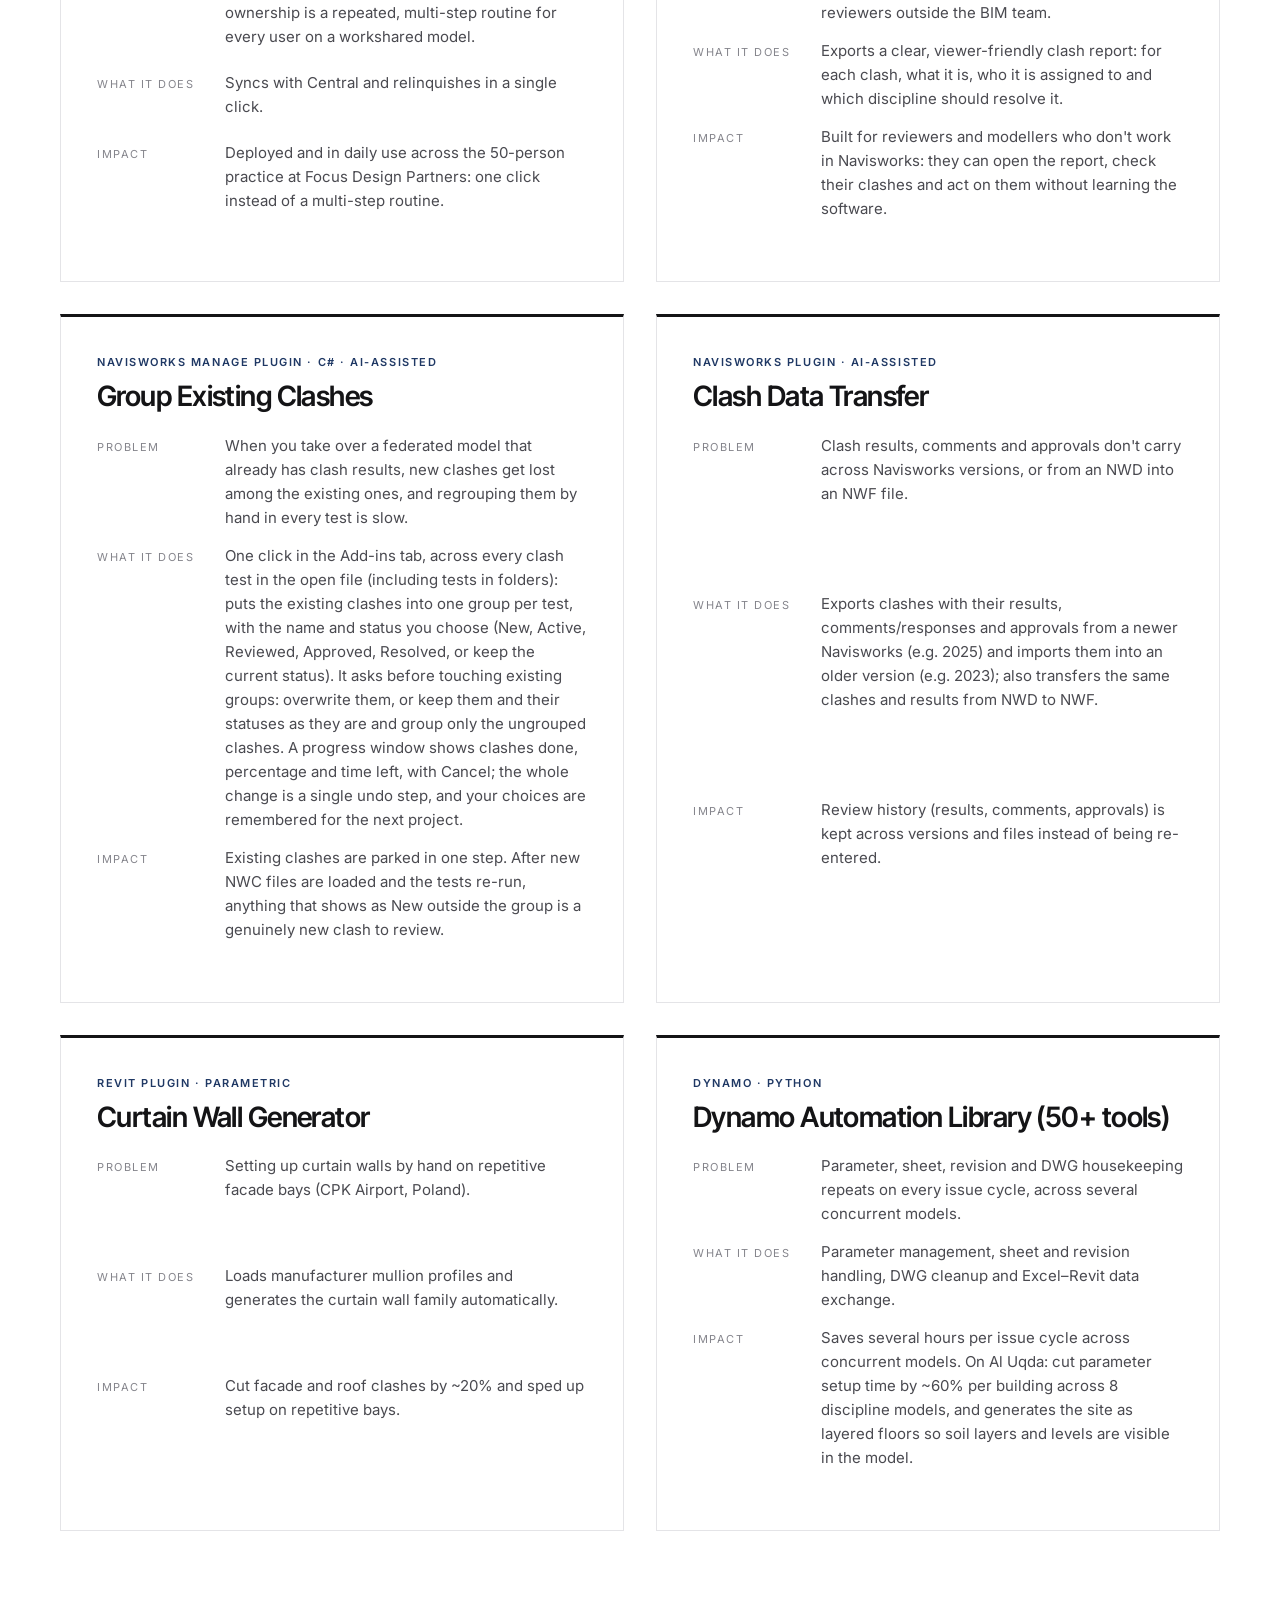
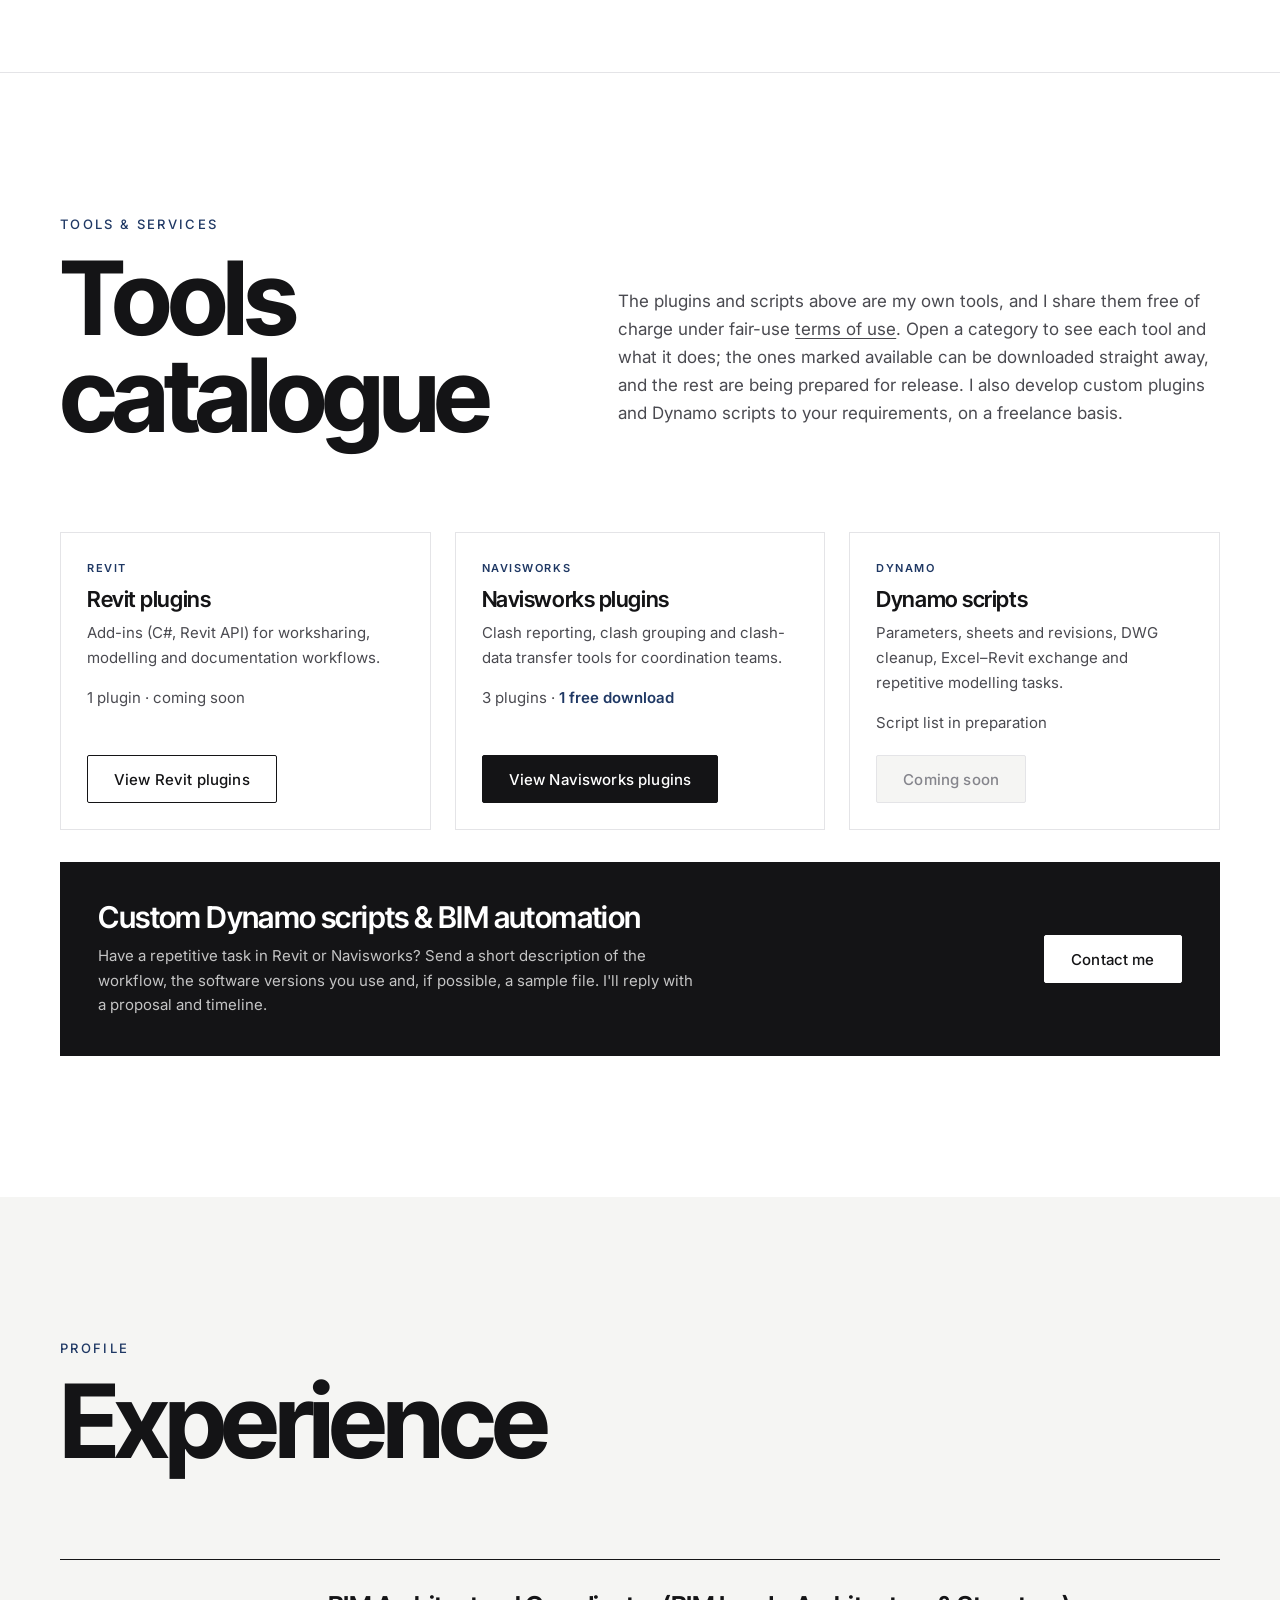
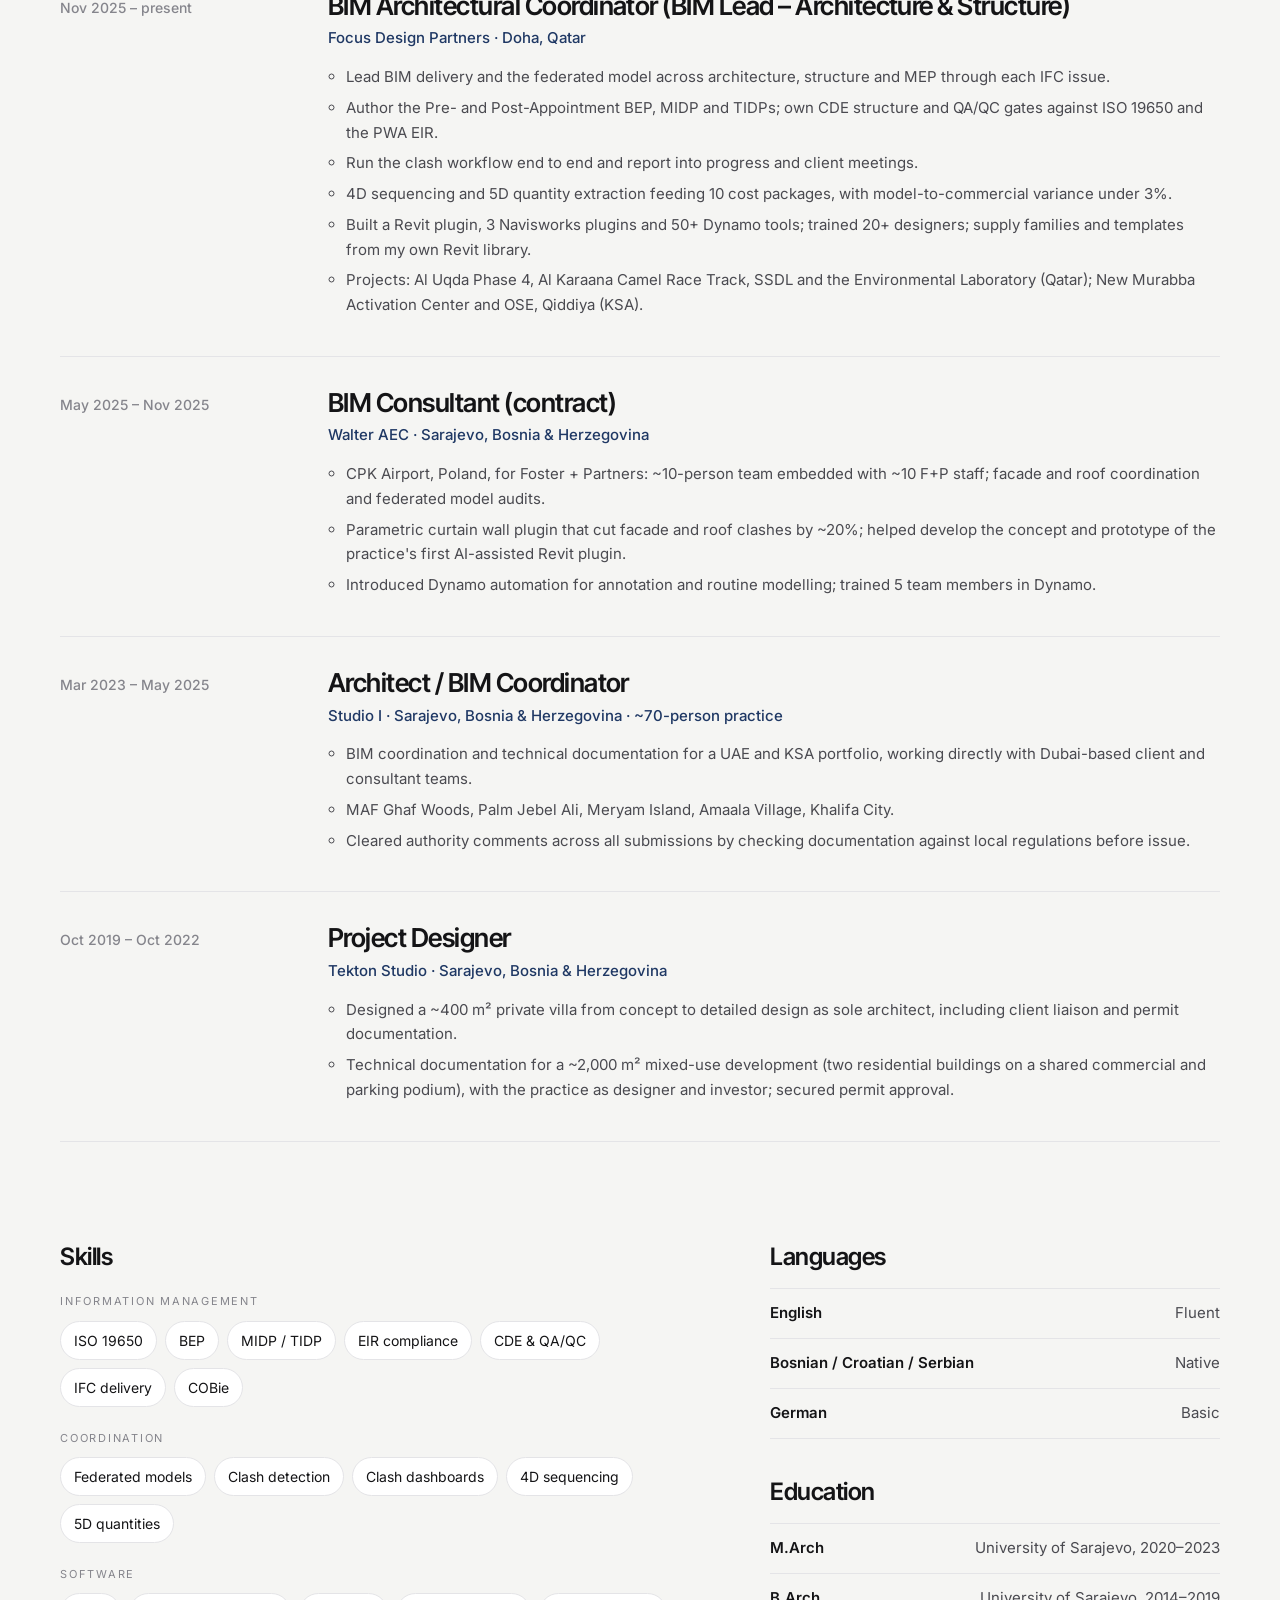
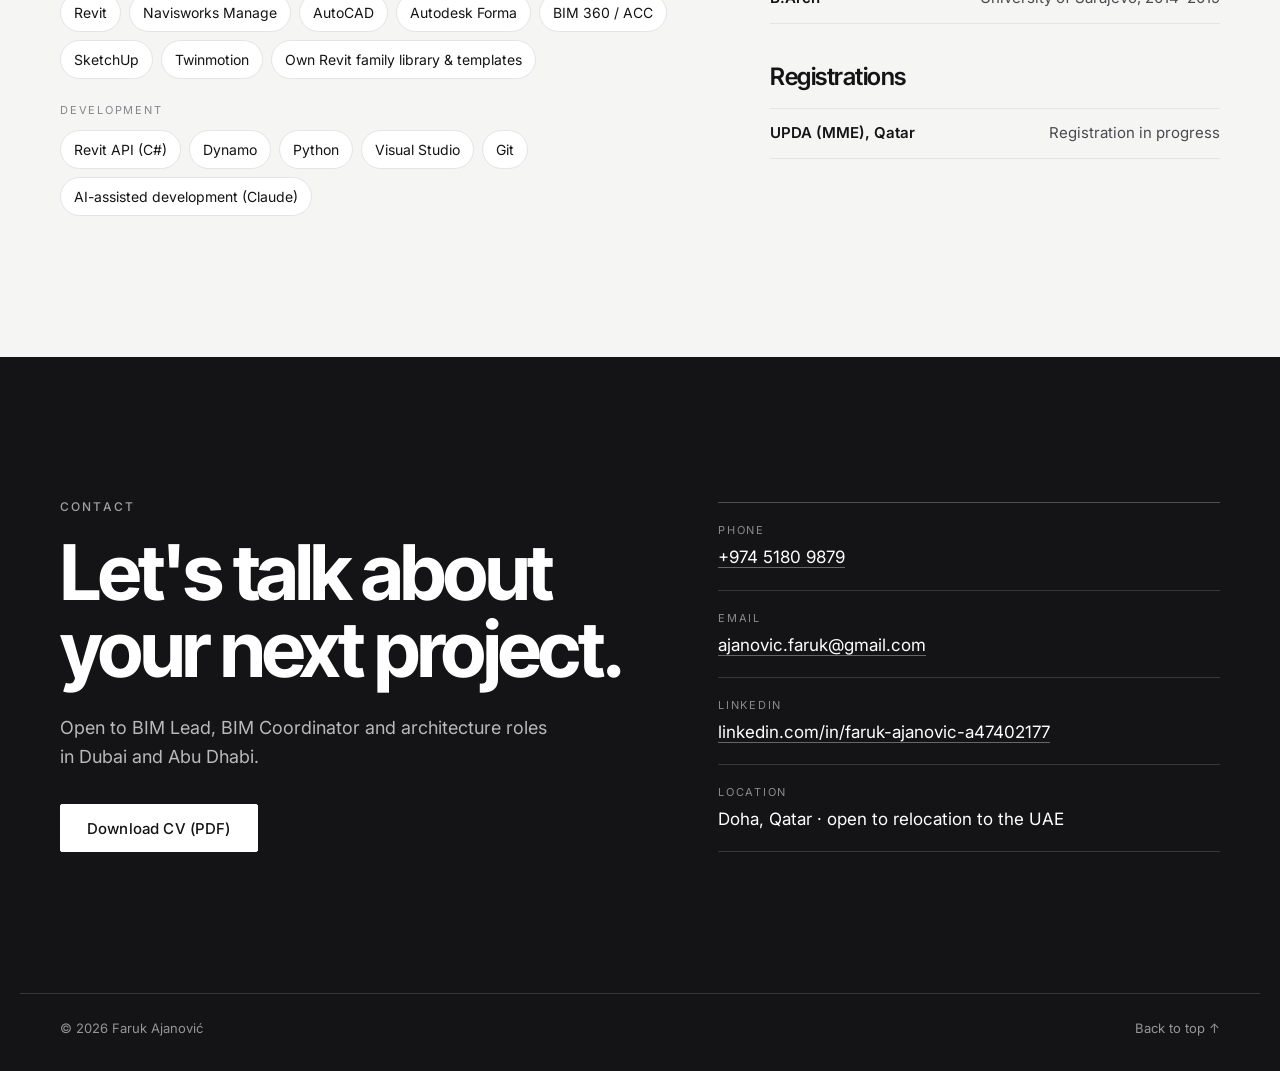
==== commit ef6b729d: "Quick-jump links under hero; tools catalogue pop-ups with free download and terms of use Co-Authored" ====
--- a/index.html
+++ b/index.html
@@ -25,7 +25,7 @@
 <link rel="preconnect" href="https://fonts.googleapis.com">
 <link rel="preconnect" href="https://fonts.gstatic.com" crossorigin>
 <link href="https://fonts.googleapis.com/css2?family=Inter:wght@400;500;600&family=Inter+Tight:wght@500;600;700&display=swap" rel="stylesheet">
-<link rel="stylesheet" href="assets/css/style.css?v=20261123-5">
+<link rel="stylesheet" href="assets/css/style.css?v=20261123-6">
 <link rel="preload" as="image" href="assets/img/uqda-1-1600.webp" imagesrcset="assets/img/uqda-1-800.webp 800w, assets/img/uqda-1-1600.webp 1600w" imagesizes="(min-width: 900px) 55vw, 100vw">
 
 <script type="application/ld+json">
@@ -94,6 +94,14 @@
   </div>
 
   <div class="wrap">
+    <nav class="quick" aria-label="Jump to a section">
+      <a href="#design">Design projects<span aria-hidden="true">↓</span></a>
+      <a href="#coordination">BIM coordination<span aria-hidden="true">↓</span></a>
+      <a href="#automation">Automation<span aria-hidden="true">↓</span></a>
+      <a href="#downloads">Tools catalogue<span aria-hidden="true">↓</span></a>
+      <a href="#experience">Experience &amp; skills<span aria-hidden="true">↓</span></a>
+      <a href="#contact">Contact<span aria-hidden="true">↓</span></a>
+    </nav>
     <ul class="stats reveal">
       <li><strong>~7</strong><span>years of AEC delivery</span></li>
       <li><strong>5</strong><span>countries: Qatar, UAE, Saudi Arabia, Poland, Bosnia &amp; Herzegovina</span></li>
@@ -381,27 +389,30 @@
       <p class="chapter__no">Tools &amp; services</p>
       <h2 id="dl-title">Tools catalogue</h2>
       <div class="chapter__intro">
-        <p>The plugins and scripts above are my own tools. A catalogue listing each Revit and Navisworks plugin and each Dynamo script, with a short description of what it does, is in preparation and will be published here soon. I also develop custom plugins and Dynamo scripts to your requirements, on a freelance basis.</p>
+        <p>The plugins and scripts above are my own tools, and I share them free of charge under fair-use <a href="terms.html">terms of use</a>. Open a category to see each tool and what it does; the ones marked available can be downloaded straight away, and the rest are being prepared for release. I also develop custom plugins and Dynamo scripts to your requirements, on a freelance basis.</p>
       </div>
     </header>
 
     <div class="dl-grid reveal">
       <article class="dl-card">
         <p class="tool__tag">Revit</p>
-        <h4>Revit plugins</h4>
-        <p>Custom add-ins (C#, Revit API) for worksharing, modelling and documentation workflows.</p>
-        <span class="btn btn--disabled" aria-disabled="true">Coming soon</span>
+        <h4><button class="dl-card__open" type="button" data-tools="revit">Revit plugins</button></h4>
+        <p>Add-ins (C#, Revit API) for worksharing, modelling and documentation workflows.</p>
+        <p class="dl-card__count">1 plugin · coming soon</p>
+        <button class="btn btn--ghost" type="button" data-tools="revit">View Revit plugins</button>
       </article>
       <article class="dl-card">
         <p class="tool__tag">Navisworks</p>
-        <h4>Navisworks plugins</h4>
+        <h4><button class="dl-card__open" type="button" data-tools="navisworks">Navisworks plugins</button></h4>
         <p>Clash reporting, clash grouping and clash-data transfer tools for coordination teams.</p>
-        <span class="btn btn--disabled" aria-disabled="true">Coming soon</span>
+        <p class="dl-card__count">3 plugins · <strong>1 free download</strong></p>
+        <button class="btn" type="button" data-tools="navisworks">View Navisworks plugins</button>
       </article>
       <article class="dl-card">
         <p class="tool__tag">Dynamo</p>
         <h4>Dynamo scripts</h4>
         <p>Parameters, sheets and revisions, DWG cleanup, Excel–Revit exchange and repetitive modelling tasks.</p>
+        <p class="dl-card__count">Script list in preparation</p>
         <span class="btn btn--disabled" aria-disabled="true">Coming soon</span>
       </article>
     </div>
@@ -557,7 +568,25 @@
   </div>
 </dialog>
 
-<script src="assets/js/projects.js?v=20261123-5" defer></script>
-<script src="assets/js/main.js?v=20261123-5" defer></script>
+<!-- Tools catalogue pop-up (filled by assets/js/main.js from assets/js/tools.js) -->
+<dialog class="tm" id="tools-modal" aria-labelledby="tm-title">
+  <div class="tm__inner">
+    <header class="tm__head">
+      <p class="kicker">Tools catalogue</p>
+      <h2 id="tm-title" class="tm__title"></h2>
+      <p class="tm__intro"></p>
+    </header>
+    <div class="tm__terms">
+      <label class="tm__agree"><input type="checkbox" class="tm__check"><span>I have read and agree to the <a href="terms.html" target="_blank" rel="noopener">terms of use</a> (free, fair use, no warranty).</span></label>
+      <p class="tm__note">Tick the box to enable downloads. Try every tool on a copy of your model first.</p>
+    </div>
+    <ul class="tm__list"></ul>
+    <button class="pm__close tm__close" type="button" aria-label="Close">✕</button>
+  </div>
+</dialog>
+
+<script src="assets/js/tools.js?v=20261123-6" defer></script>
+<script src="assets/js/projects.js?v=20261123-6" defer></script>
+<script src="assets/js/main.js?v=20261123-6" defer></script>
 </body>
 </html>
--- a/assets/css/style.css
+++ b/assets/css/style.css
@@ -141,6 +141,18 @@
   .hero__grid { grid-template-columns: 1fr 1.15fr; gap: clamp(40px, 6vw, 96px); }
   .hero__frame { aspect-ratio: 4 / 4.4; }
 }
+
+/* Quick links under the hero: jump straight to a section */
+.quick { display: flex; flex-wrap: wrap; gap: 10px; margin-top: clamp(36px, 5vw, 64px); }
+.quick a {
+  display: inline-flex; align-items: center; gap: 10px; min-height: 44px; padding: 0 18px;
+  border: 1px solid var(--line); color: var(--ink); font: 500 15px/1 var(--font-display);
+  text-decoration: none; transition: border-color .2s, background .2s, color .2s;
+}
+.quick a span { color: var(--ink-3); font-size: 14px; transition: transform .2s var(--ease), color .2s; }
+.quick a:hover, .quick a:focus-visible { border-color: var(--ink); background: var(--ink); color: #fff; }
+.quick a:hover span, .quick a:focus-visible span { color: #fff; transform: translateY(2px); }
+@media (max-width: 559px) { .quick { display: grid; grid-template-columns: 1fr 1fr; } .quick a { justify-content: space-between; padding: 0 14px; font-size: 14px; } }
 
 .stats {
   list-style: none; display: grid; grid-template-columns: repeat(2, 1fr);
@@ -437,3 +449,53 @@
   .chapter, .contact { padding: 24px 0; background: #fff !important; color: #000; }
   .js .reveal { opacity: 1; transform: none; }
 }
+.quick + .stats { margin-top: clamp(28px, 4vw, 48px); }
+
+/* ---------- Tools catalogue cards + pop-up ---------- */
+.dl-card__open { all: unset; cursor: pointer; }
+.dl-card__open:hover { text-decoration: underline; text-underline-offset: 4px; }
+.dl-card__open:focus-visible { outline: 2px solid var(--accent); outline-offset: 3px; }
+.dl-card .dl-card__count { font-size: 13px; color: var(--ink-3); margin: 0 0 20px; }
+.dl-card .dl-card__count strong { color: var(--accent); font-weight: 600; }
+
+.tm {
+  padding: 0; border: 0; margin: auto; background: #fff; color: var(--ink);
+  width: min(820px, calc(100vw - 32px)); max-height: calc(100vh - 48px); max-width: none; overflow: hidden;
+}
+.tm::backdrop { background: rgba(14,14,16,.82); }
+.tm[open] { animation: pm-in .35s var(--ease); }
+.tm__inner { position: relative; max-height: calc(100vh - 48px); overflow-y: auto; padding: clamp(24px, 4vw, 44px); }
+.tm__head { padding-right: 48px; margin-bottom: 8px; }
+.tm__title { font-size: clamp(26px, 3.4vw, 36px); margin: 6px 0 10px; }
+.tm__intro { color: var(--ink-2); font-size: 15px; margin: 0; }
+.tm__list { list-style: none; margin: 20px 0 0; padding: 0; border-top: 1px solid var(--ink); }
+.tm__item { padding: 22px 0; border-bottom: 1px solid var(--line); }
+.tm__item > p { font-size: 15px; color: var(--ink-2); margin: 8px 0 0; }
+.tm__item .tm__req { font-size: 13px; color: var(--ink-3); }
+.tm__item .tm__req strong { color: var(--ink-2); font-weight: 600; }
+.tm__item:not(.is-ready) { opacity: .72; }
+.tm__row { display: flex; flex-wrap: wrap; align-items: baseline; justify-content: space-between; gap: 8px 16px; }
+.tm__row h3 { font-size: 20px; margin: 0; }
+.tm__ver { font: 500 13px var(--font); color: var(--ink-3); margin-left: 4px; }
+.tm__badge { font-size: 11px; letter-spacing: .14em; text-transform: uppercase; padding: 5px 10px; border: 1px solid var(--line); color: var(--ink-3); white-space: nowrap; }
+.tm__badge--ok { border-color: var(--accent); background: var(--accent); color: #fff; }
+.tm__dl { margin-top: 16px; }
+.tm__terms { margin-top: 20px; padding: 18px 20px; background: var(--tint); border-left: 3px solid var(--accent); }
+.tm__terms[hidden] { display: none; }
+.tm__terms.is-nudged { animation: tm-nudge .5s var(--ease); }
+@keyframes tm-nudge { 0%,100% { transform: none; } 25% { transform: translateX(-6px); } 75% { transform: translateX(6px); } }
+.tm__agree { display: flex; gap: 12px; align-items: flex-start; font-size: 15px; cursor: pointer; }
+.tm__agree input { width: 20px; height: 20px; margin: 1px 0 0; flex: none; accent-color: var(--accent); cursor: pointer; }
+.tm__note { font-size: 13px; color: var(--ink-3); margin: 8px 0 0 32px; }
+@media (max-width: 699px) {
+  .tm { width: 100vw; max-height: 100vh; height: 100vh; }
+  .tm__inner { max-height: 100vh; height: 100%; }
+}
+
+/* ---------- Terms page ---------- */
+.terms { max-width: 760px; padding-top: clamp(32px, 6vw, 72px); padding-bottom: clamp(48px, 8vw, 96px); }
+.terms h1 { font-size: clamp(36px, 6vw, 56px); margin: 8px 0 8px; }
+.terms__date { color: var(--ink-3); font-size: 14px; margin-bottom: 32px; }
+.terms h2 { font-size: 20px; margin: 32px 0 8px; }
+.terms p, .terms li { color: var(--ink-2); font-size: 16px; line-height: 1.6; }
+.terms__back { margin-top: 40px; }
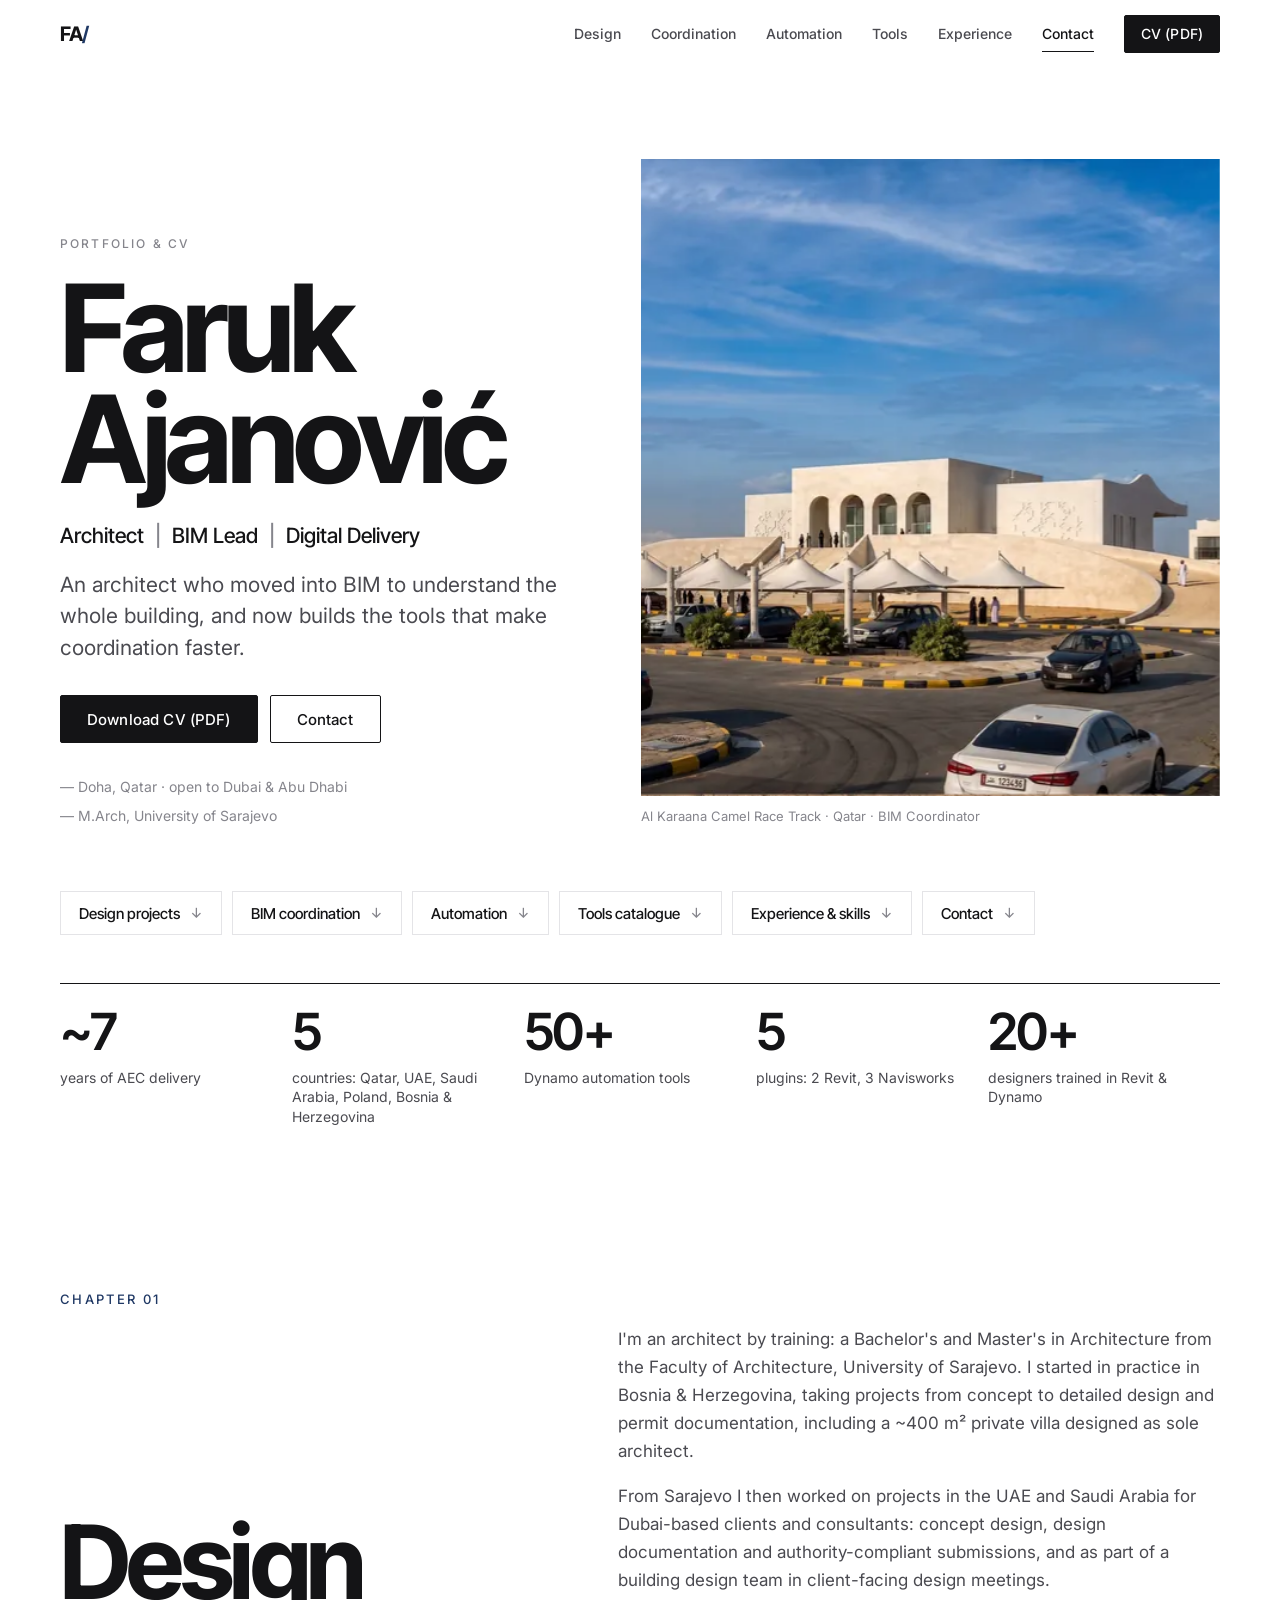
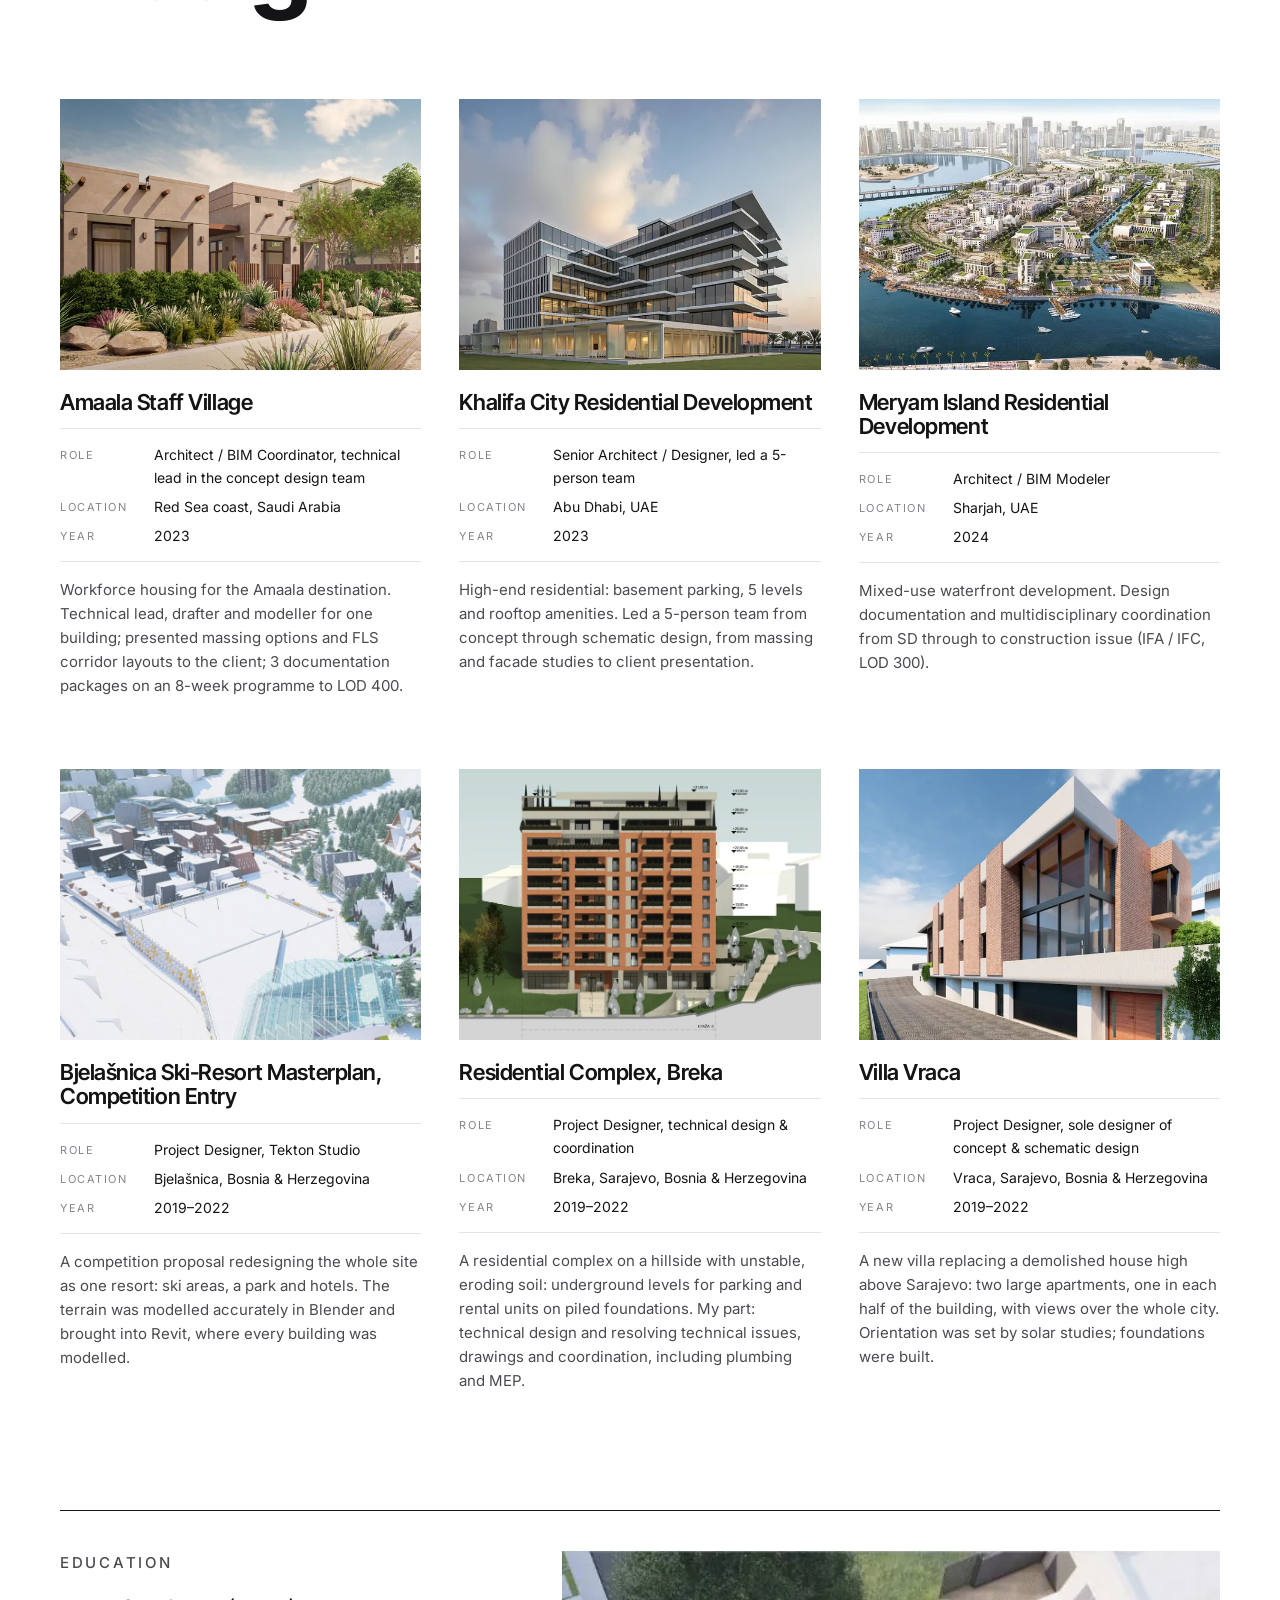
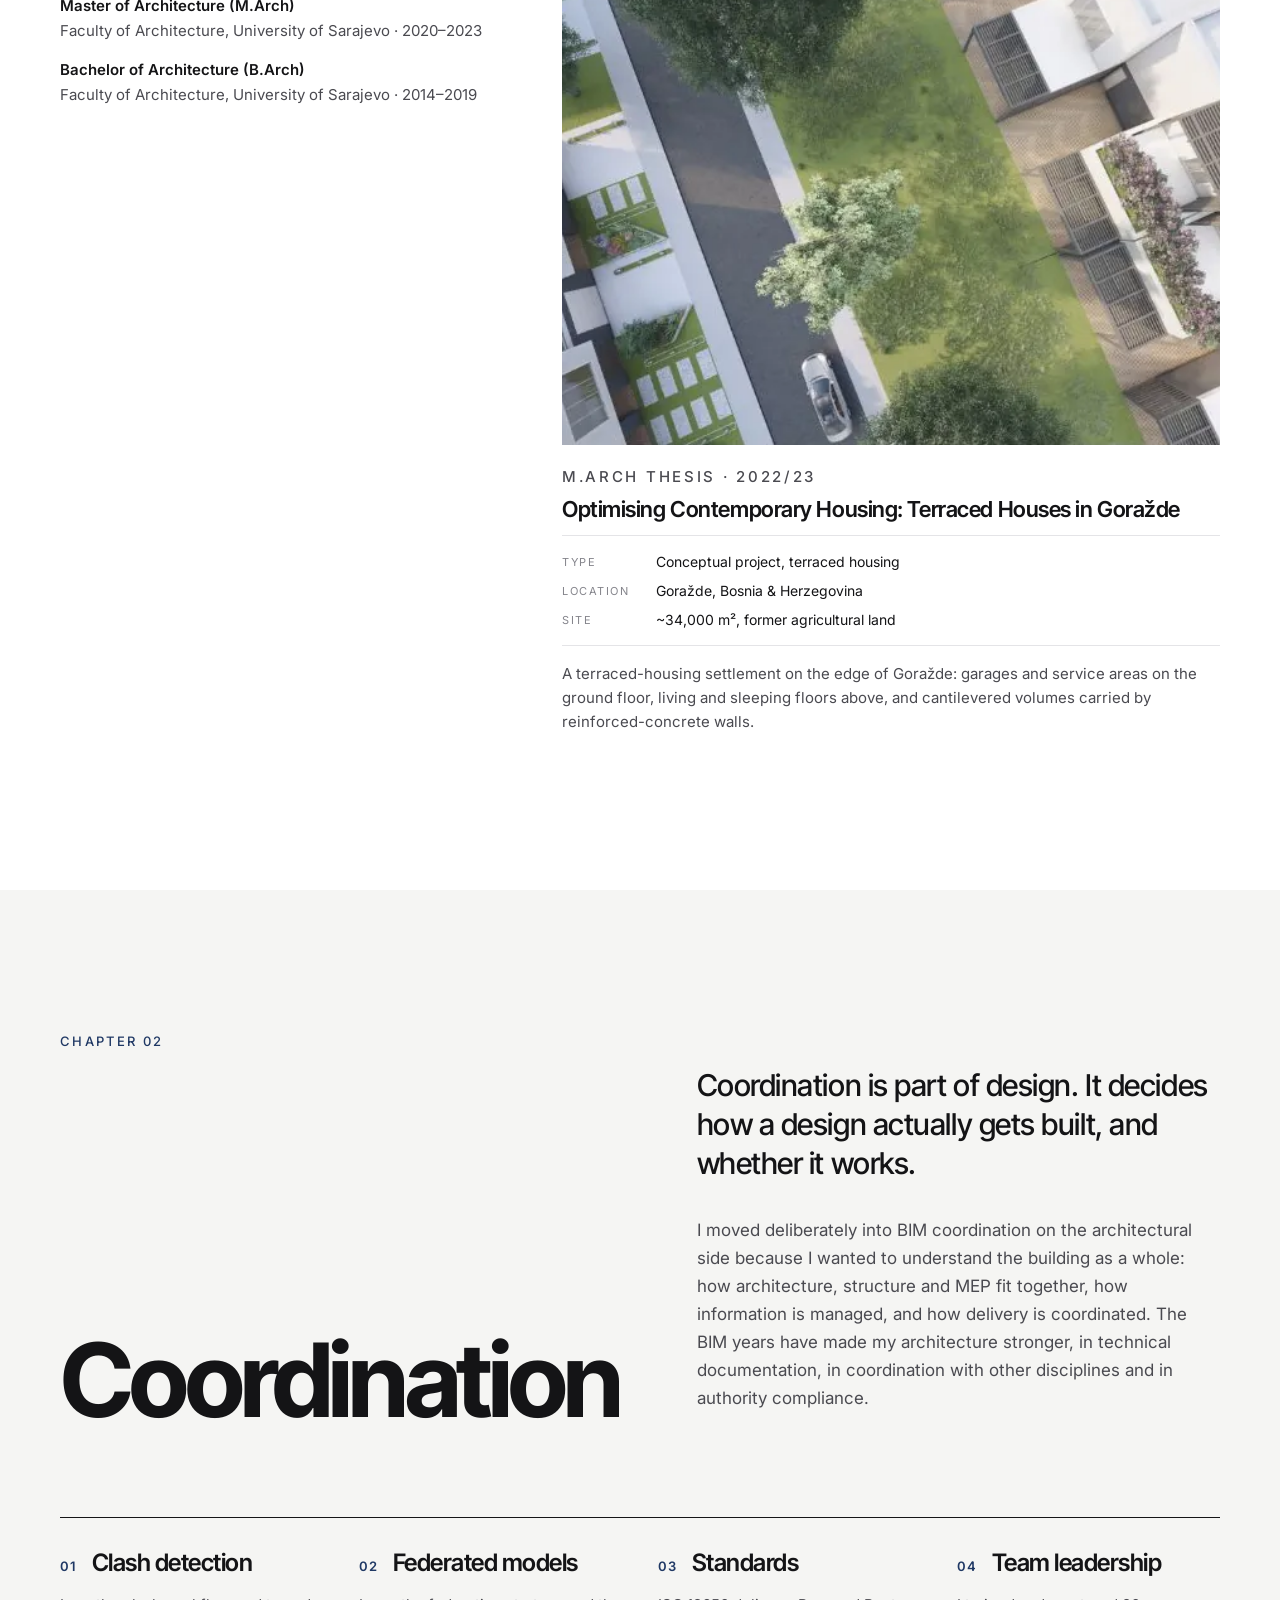
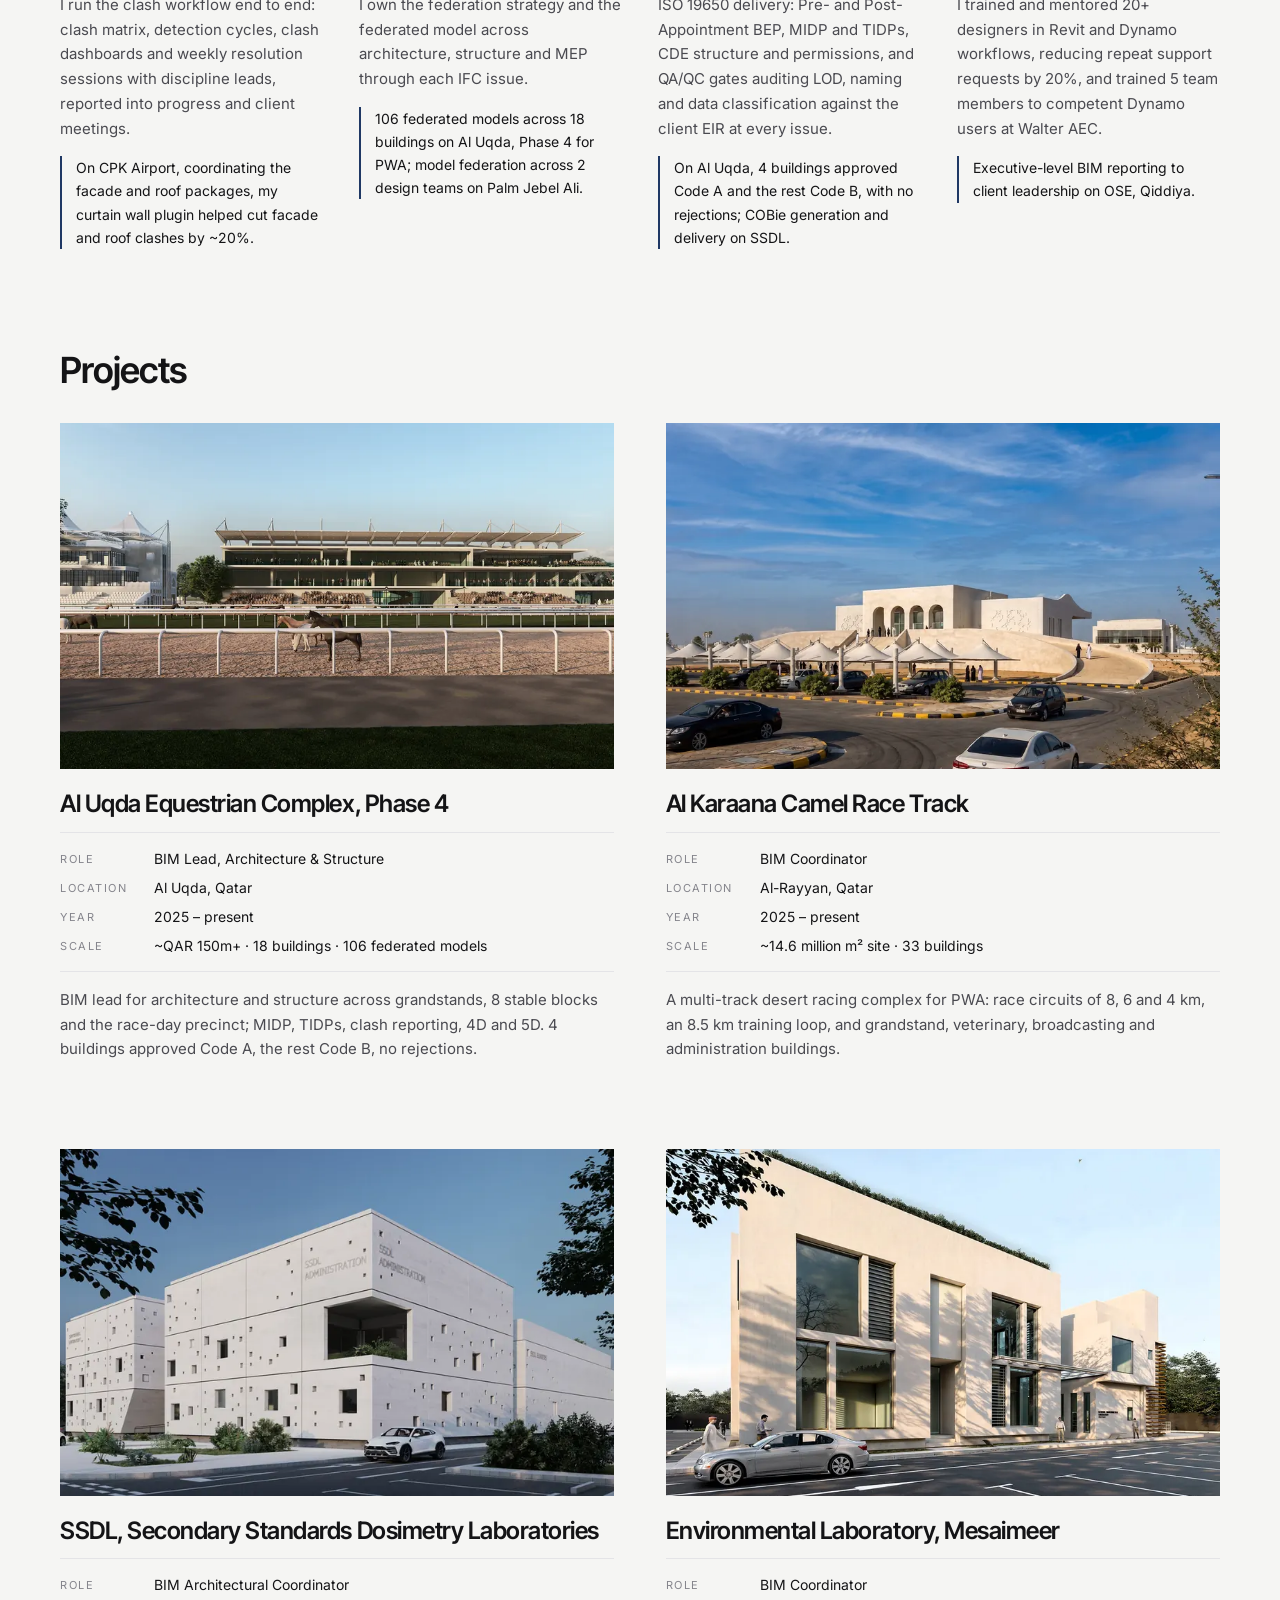
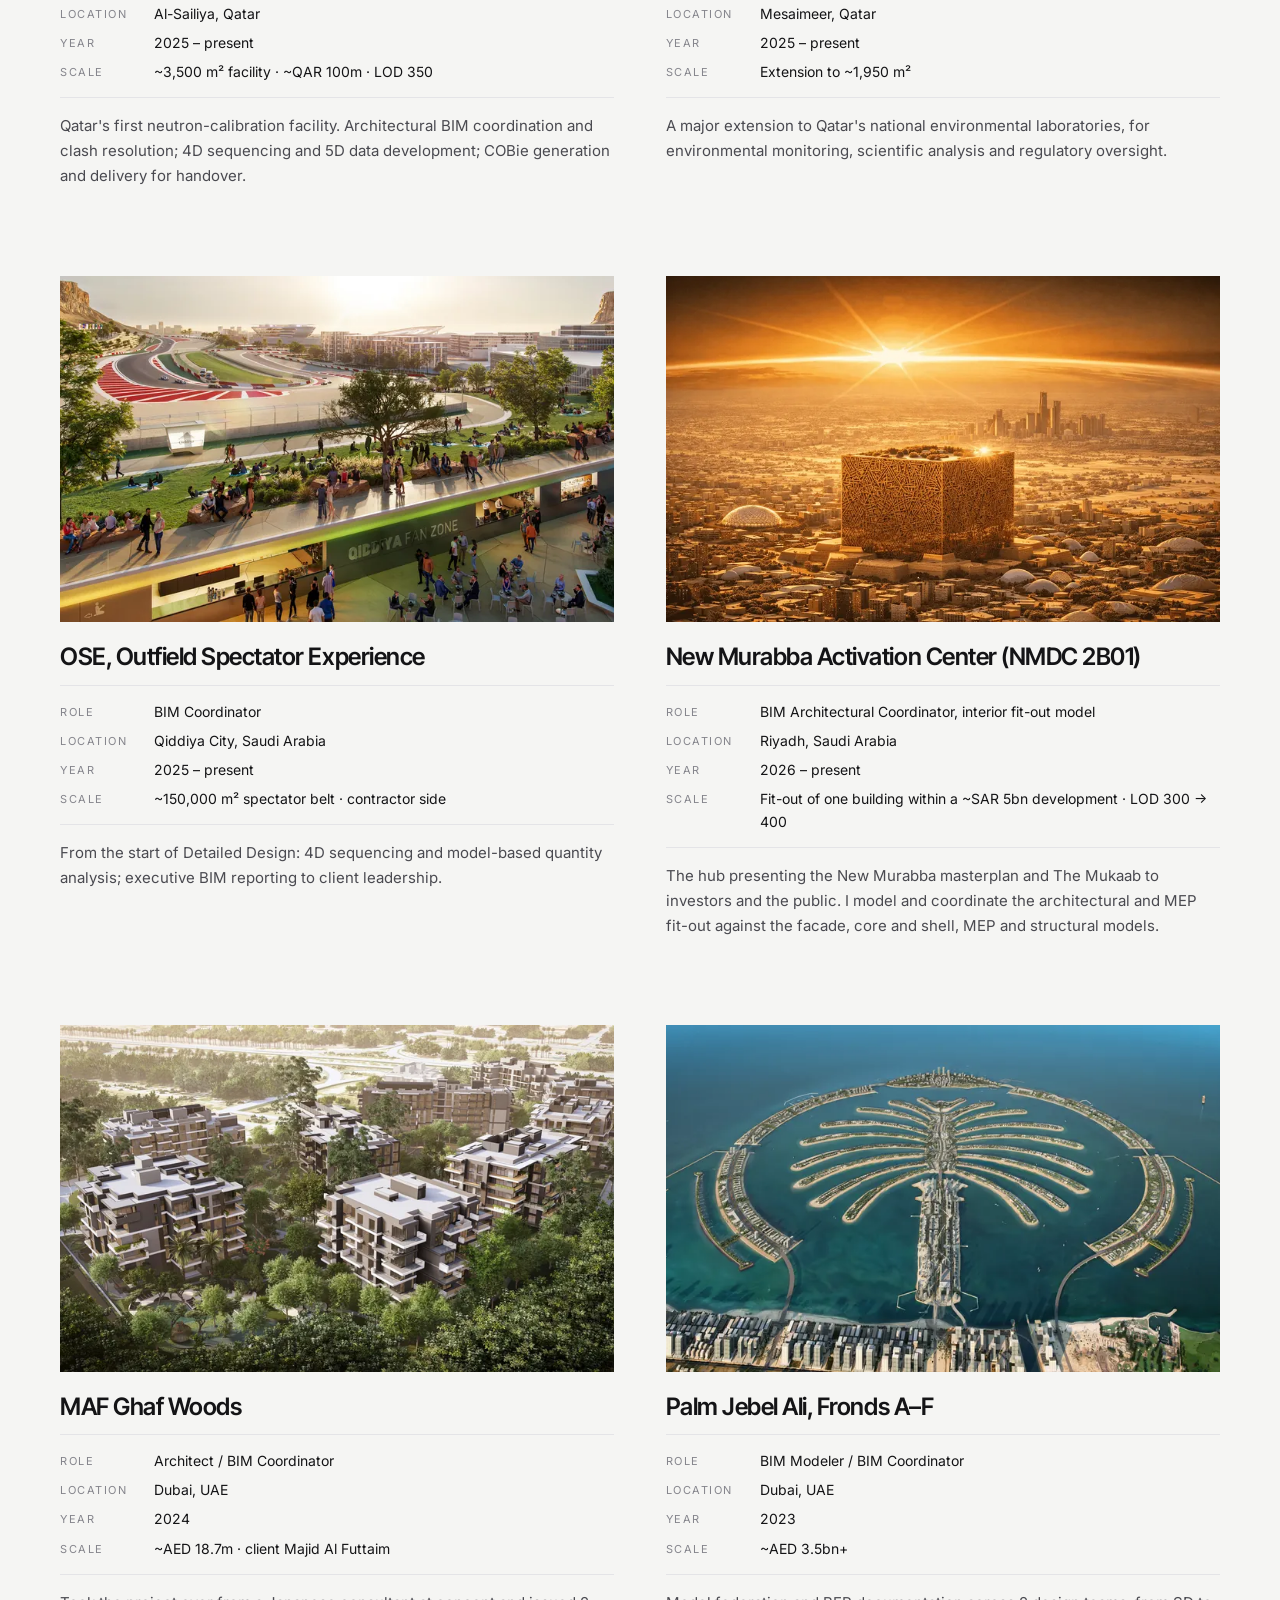
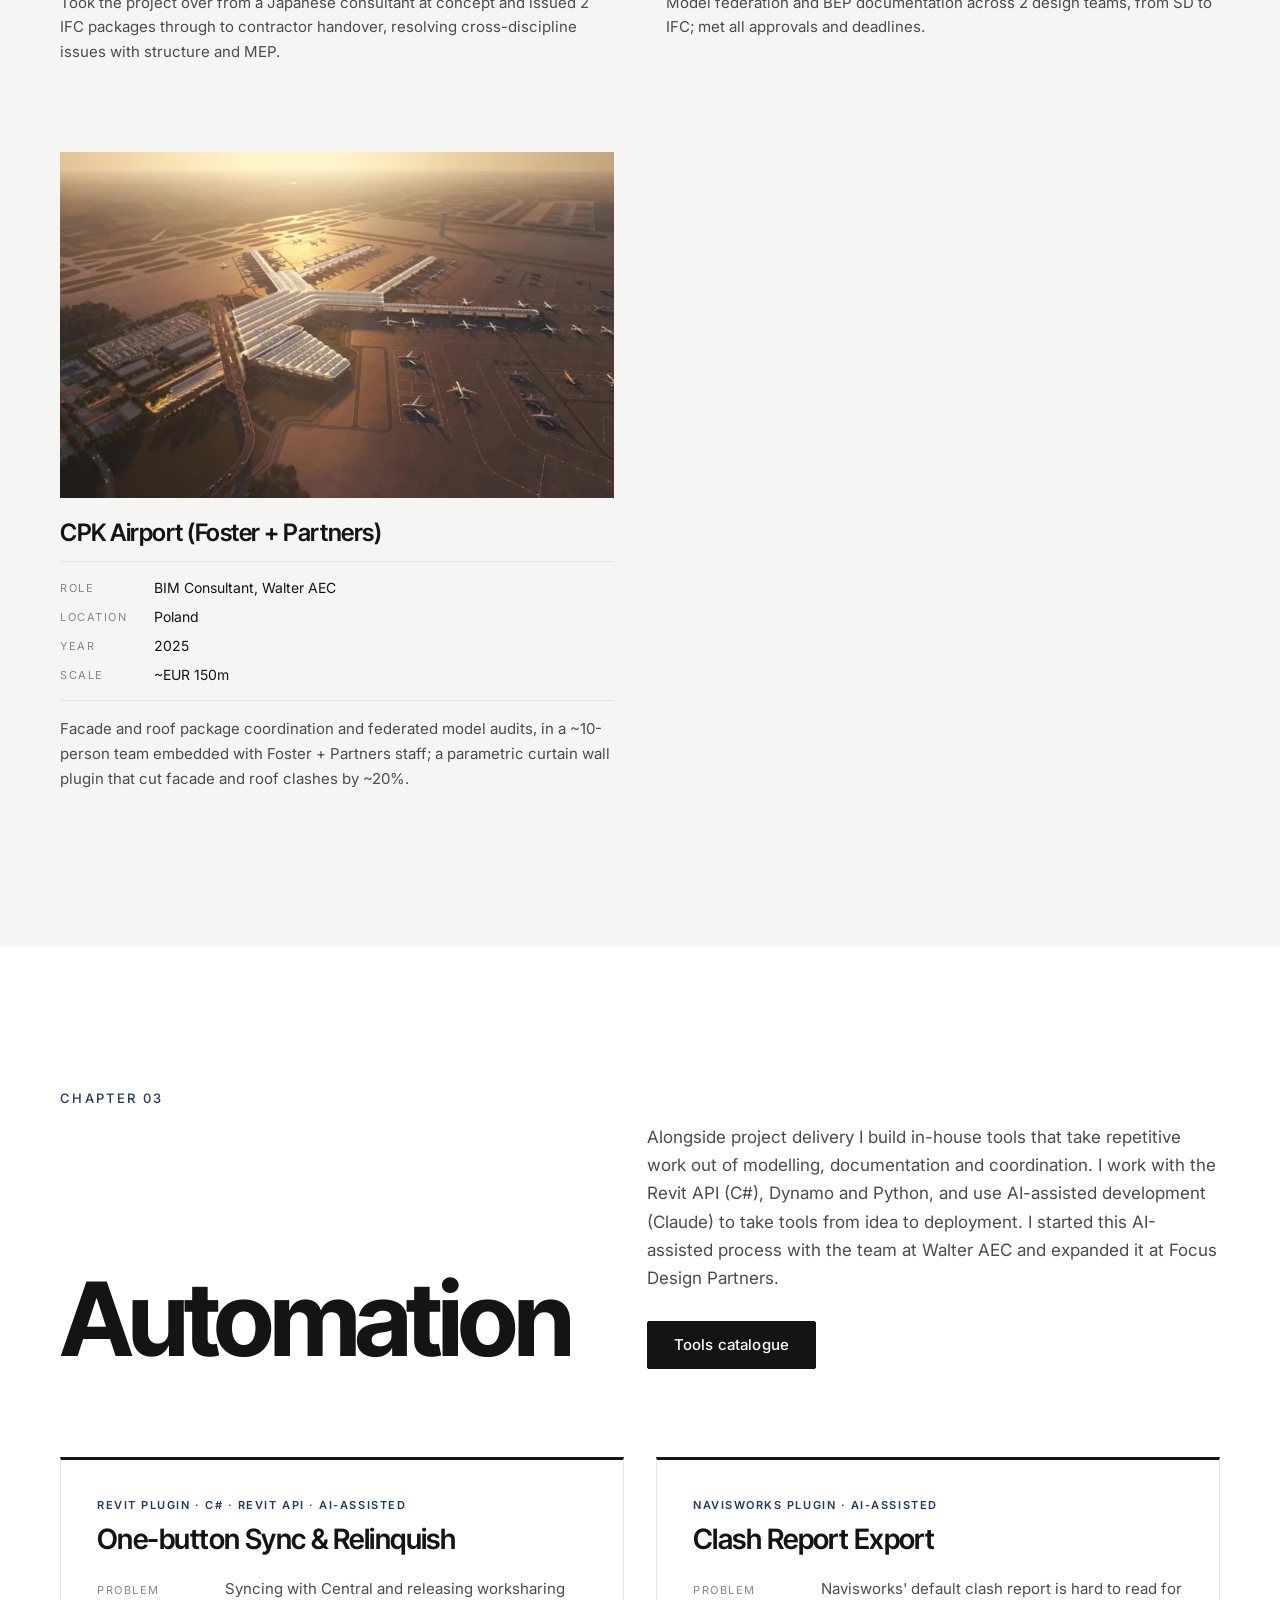
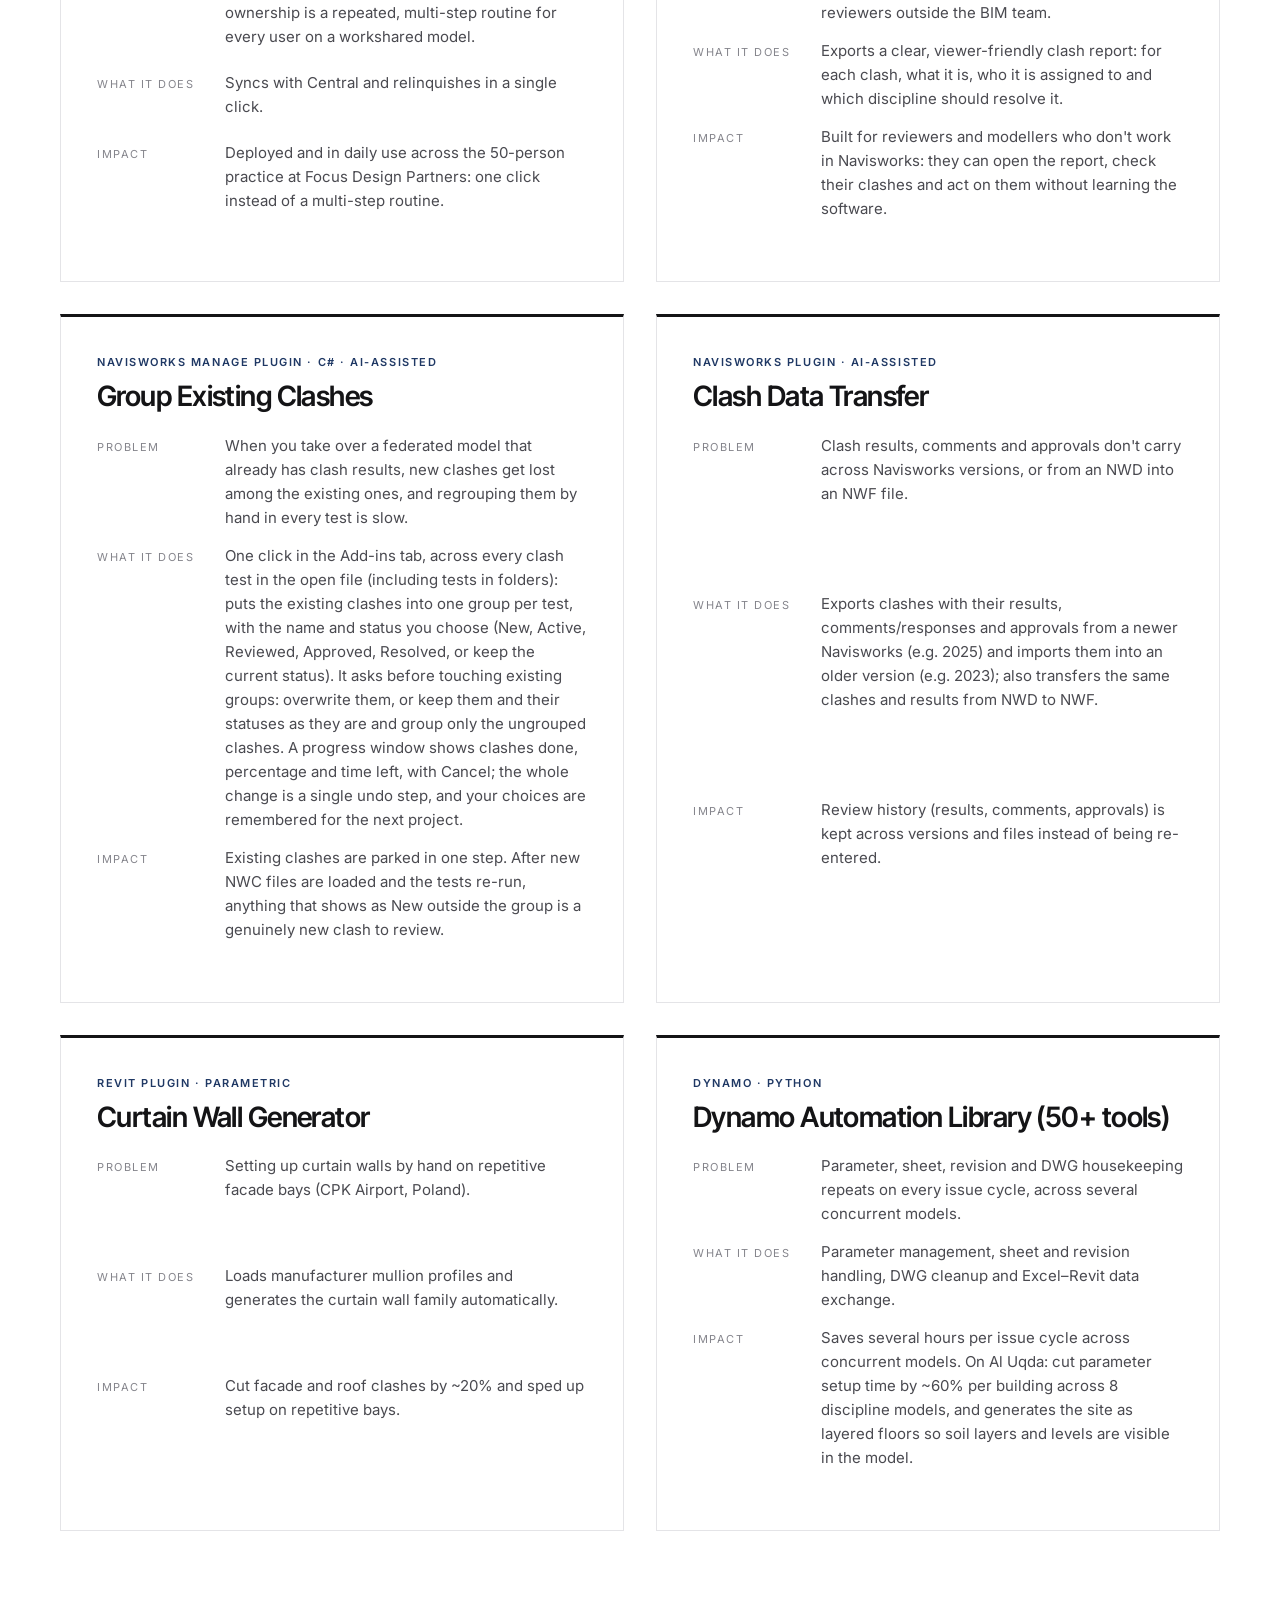
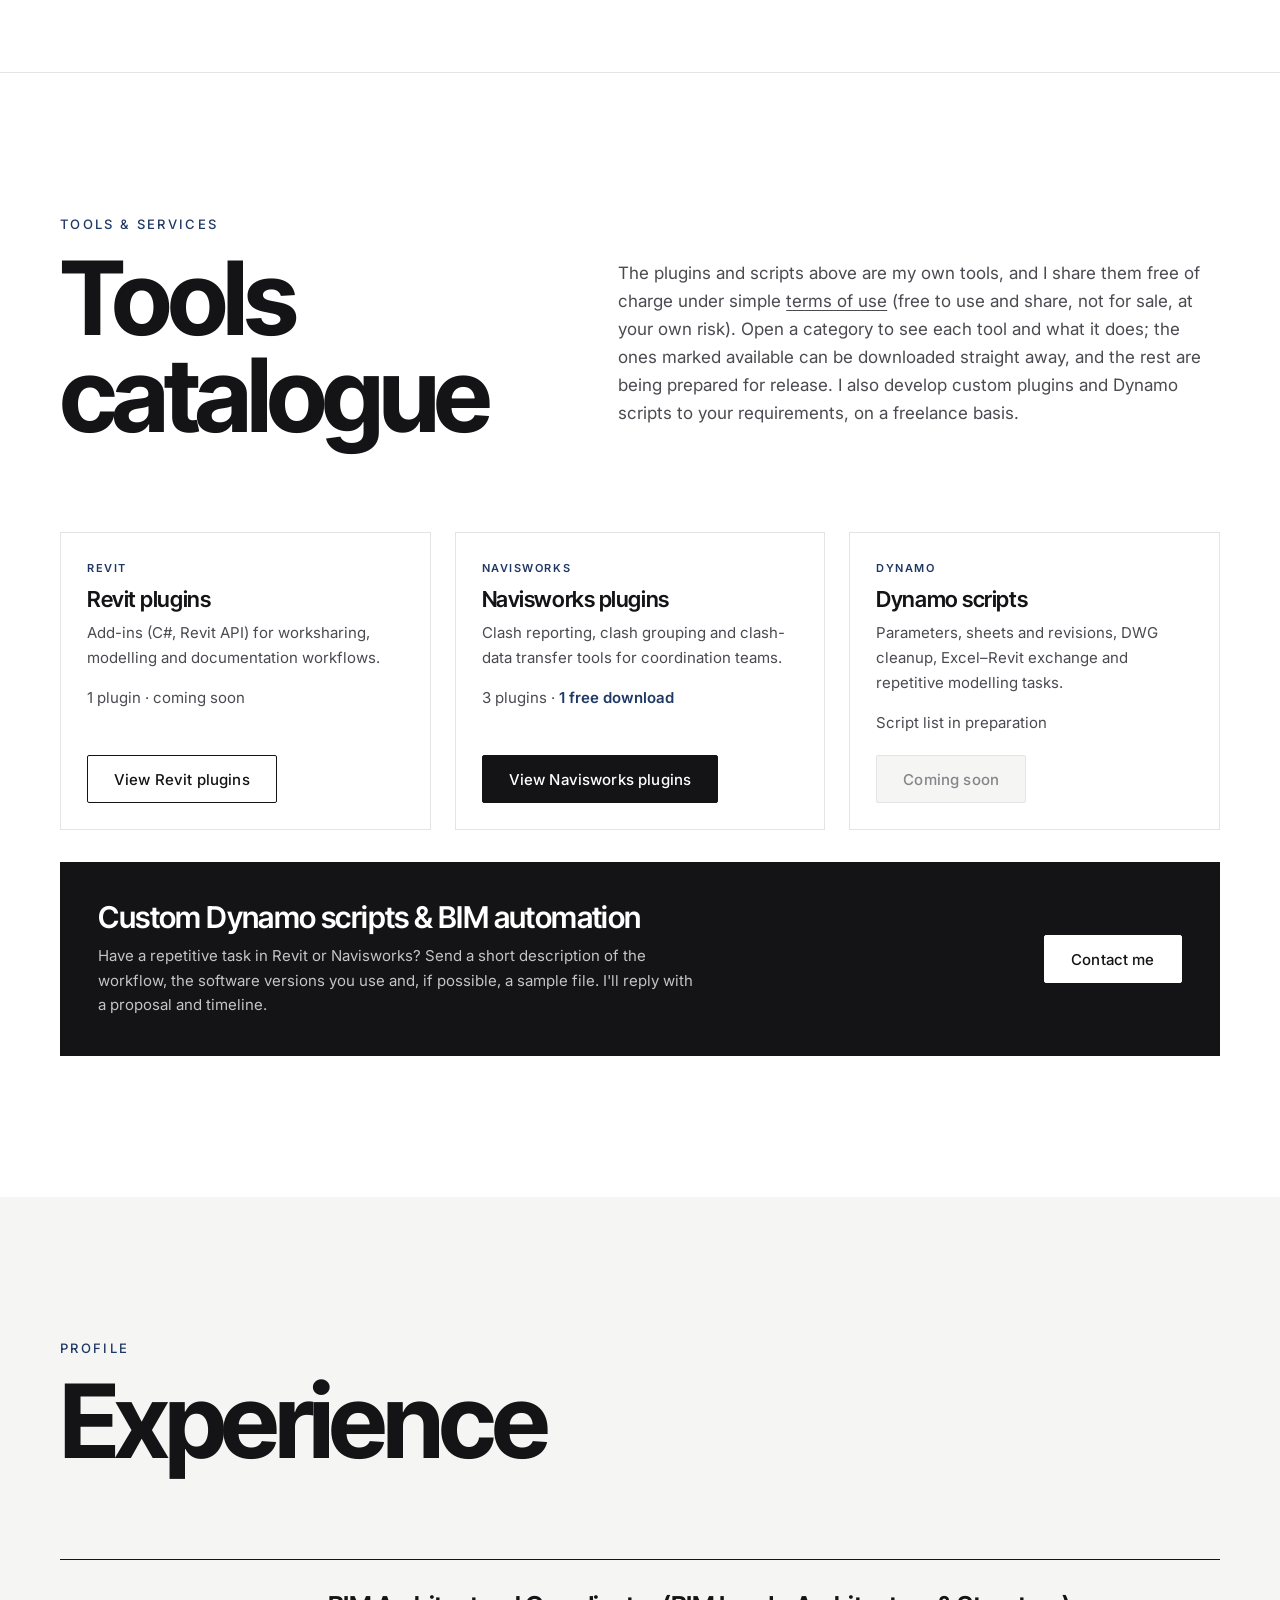
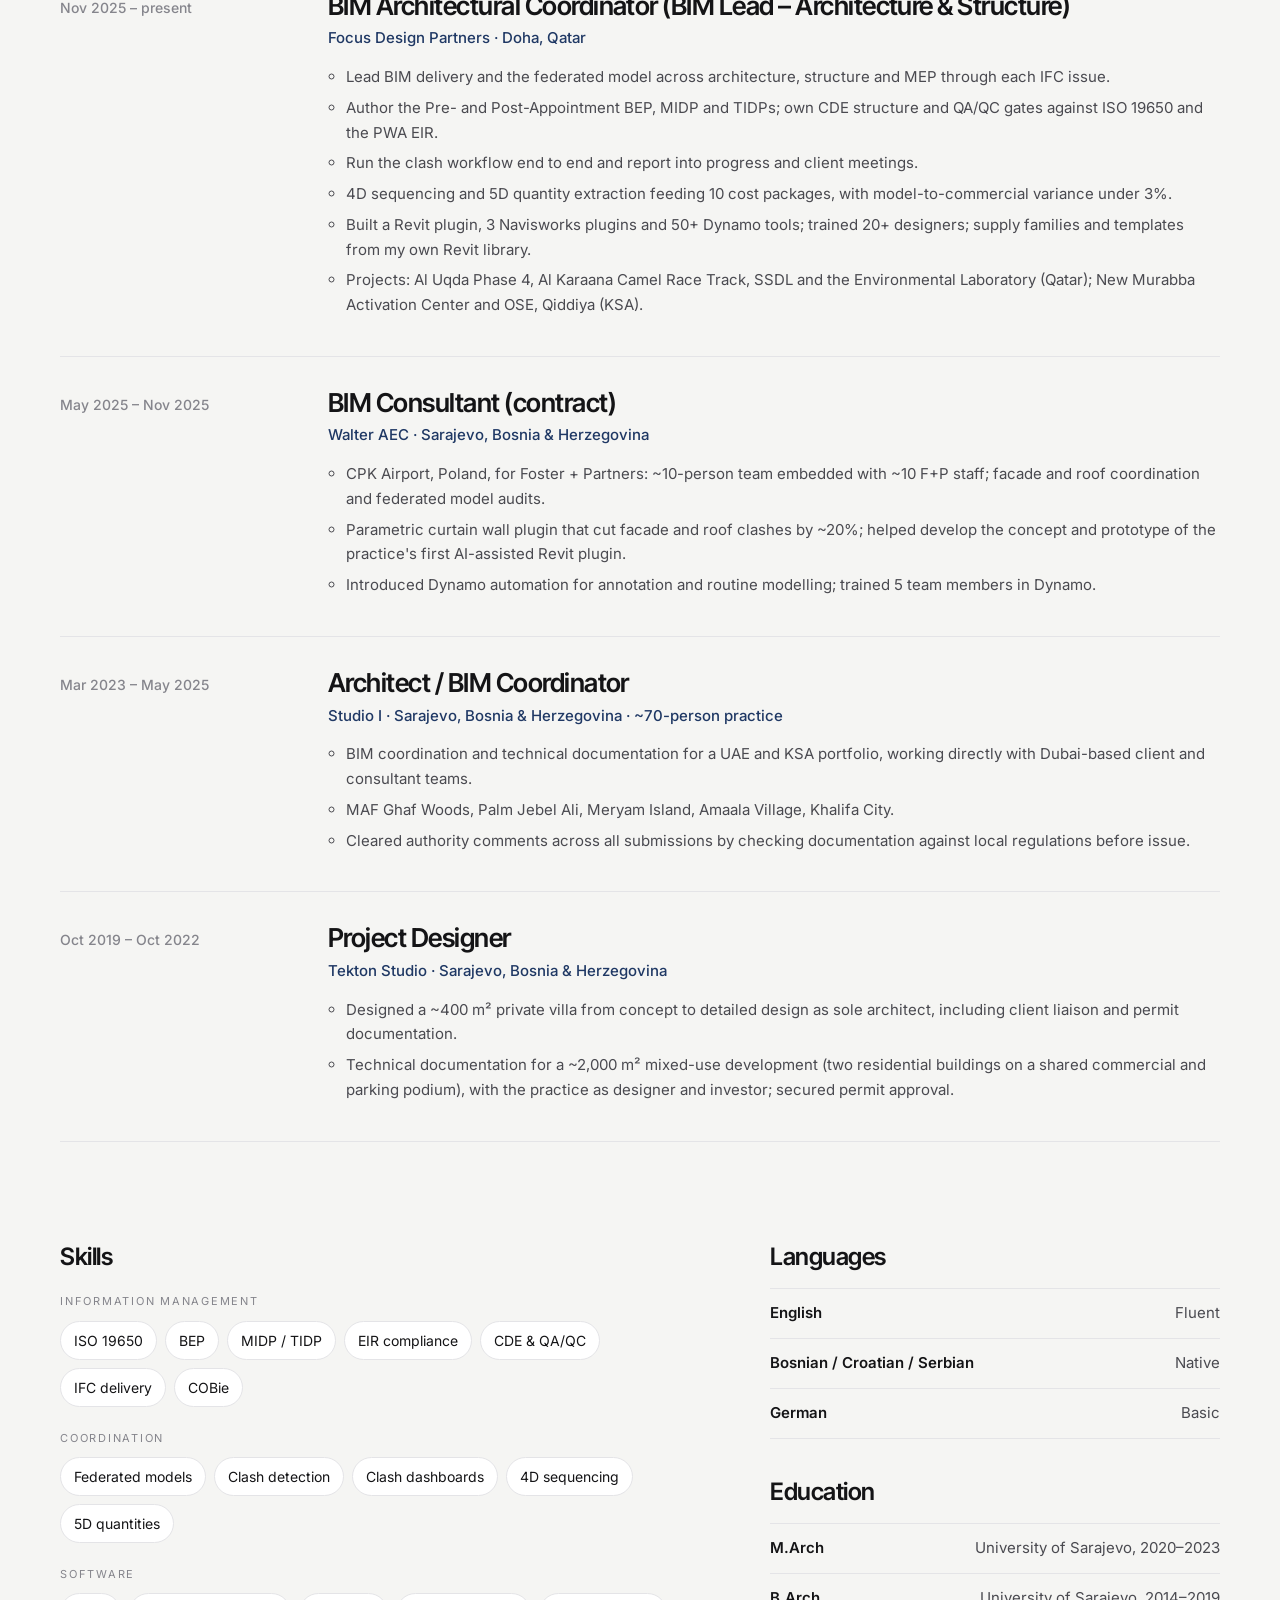
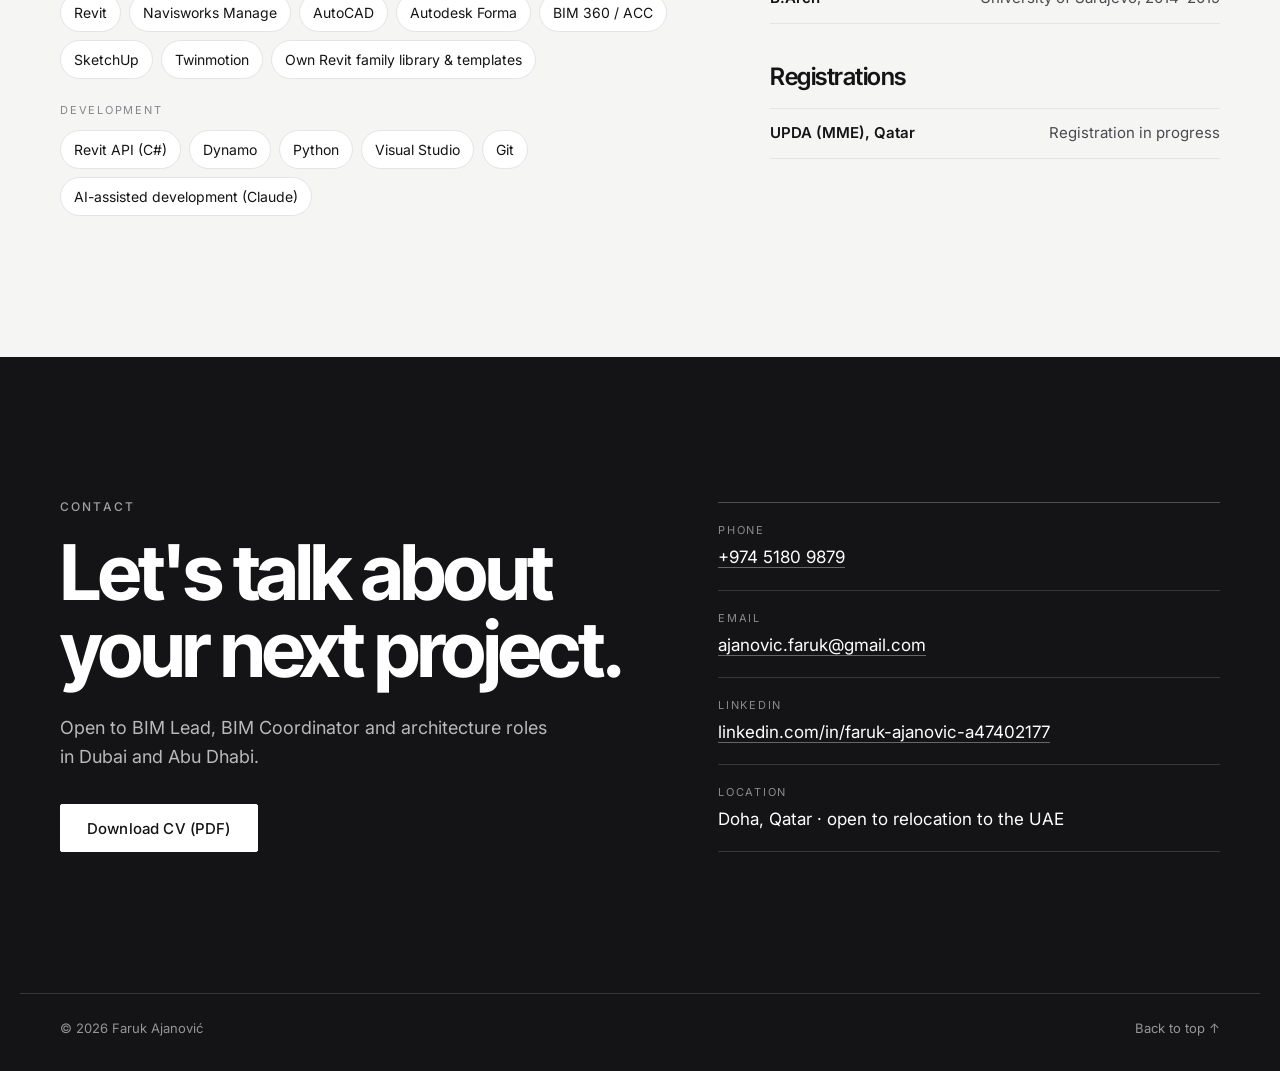
==== commit 27e97469: "Expand terms of use: plain-words summary, free sharing, not for sale, no liability Co-Authored-By: C" ====
--- a/index.html
+++ b/index.html
@@ -25,7 +25,7 @@
 <link rel="preconnect" href="https://fonts.googleapis.com">
 <link rel="preconnect" href="https://fonts.gstatic.com" crossorigin>
 <link href="https://fonts.googleapis.com/css2?family=Inter:wght@400;500;600&family=Inter+Tight:wght@500;600;700&display=swap" rel="stylesheet">
-<link rel="stylesheet" href="assets/css/style.css?v=20261123-6">
+<link rel="stylesheet" href="assets/css/style.css?v=20261123-7">
 <link rel="preload" as="image" href="assets/img/uqda-1-1600.webp" imagesrcset="assets/img/uqda-1-800.webp 800w, assets/img/uqda-1-1600.webp 1600w" imagesizes="(min-width: 900px) 55vw, 100vw">
 
 <script type="application/ld+json">
@@ -389,7 +389,7 @@
       <p class="chapter__no">Tools &amp; services</p>
       <h2 id="dl-title">Tools catalogue</h2>
       <div class="chapter__intro">
-        <p>The plugins and scripts above are my own tools, and I share them free of charge under fair-use <a href="terms.html">terms of use</a>. Open a category to see each tool and what it does; the ones marked available can be downloaded straight away, and the rest are being prepared for release. I also develop custom plugins and Dynamo scripts to your requirements, on a freelance basis.</p>
+        <p>The plugins and scripts above are my own tools, and I share them free of charge under simple <a href="terms.html">terms of use</a> (free to use and share, not for sale, at your own risk). Open a category to see each tool and what it does; the ones marked available can be downloaded straight away, and the rest are being prepared for release. I also develop custom plugins and Dynamo scripts to your requirements, on a freelance basis.</p>
       </div>
     </header>
 
@@ -577,16 +577,22 @@
       <p class="tm__intro"></p>
     </header>
     <div class="tm__terms">
-      <label class="tm__agree"><input type="checkbox" class="tm__check"><span>I have read and agree to the <a href="terms.html" target="_blank" rel="noopener">terms of use</a> (free, fair use, no warranty).</span></label>
-      <p class="tm__note">Tick the box to enable downloads. Try every tool on a copy of your model first.</p>
+      <p class="tm__terms-title">Terms of use, in short</p>
+      <ul class="tm__terms-list">
+        <li><strong>Free</strong> to use and to share with anyone, free of charge, including on paid project work.</li>
+        <li><strong>Not for sale:</strong> no selling, no charging for access, and no including the tools in paid products, bundles or courses. Keep the author credit.</li>
+        <li><strong>At your own risk:</strong> provided as is, with no guarantee. I take no responsibility for anything that happens to your projects, models, files or data. Work on a copy and keep backups.</li>
+      </ul>
+      <label class="tm__agree"><input type="checkbox" class="tm__check"><span>I have read and agree to the full <a href="terms.html" target="_blank" rel="noopener">terms of use</a>.</span></label>
+      <p class="tm__note">Tick the box to enable downloads.</p>
     </div>
     <ul class="tm__list"></ul>
     <button class="pm__close tm__close" type="button" aria-label="Close">✕</button>
   </div>
 </dialog>
 
-<script src="assets/js/tools.js?v=20261123-6" defer></script>
-<script src="assets/js/projects.js?v=20261123-6" defer></script>
-<script src="assets/js/main.js?v=20261123-6" defer></script>
+<script src="assets/js/tools.js?v=20261123-7" defer></script>
+<script src="assets/js/projects.js?v=20261123-7" defer></script>
+<script src="assets/js/main.js?v=20261123-7" defer></script>
 </body>
 </html>
--- a/assets/css/style.css
+++ b/assets/css/style.css
@@ -499,3 +499,10 @@
 .terms h2 { font-size: 20px; margin: 32px 0 8px; }
 .terms p, .terms li { color: var(--ink-2); font-size: 16px; line-height: 1.6; }
 .terms__back { margin-top: 40px; }
+
+.tm__terms-title { font: 600 15px var(--font-display); margin: 0 0 8px; }
+.tm__terms-list { margin: 0 0 14px; padding-left: 18px; font-size: 14px; color: var(--ink-2); line-height: 1.5; }
+.tm__terms-list li { margin-bottom: 4px; }
+.terms__summary { background: var(--tint); border-left: 3px solid var(--accent); padding: 20px 24px; margin-bottom: 16px; }
+.terms__summary h2 { margin-top: 0; }
+.terms__summary li { margin-bottom: 6px; }
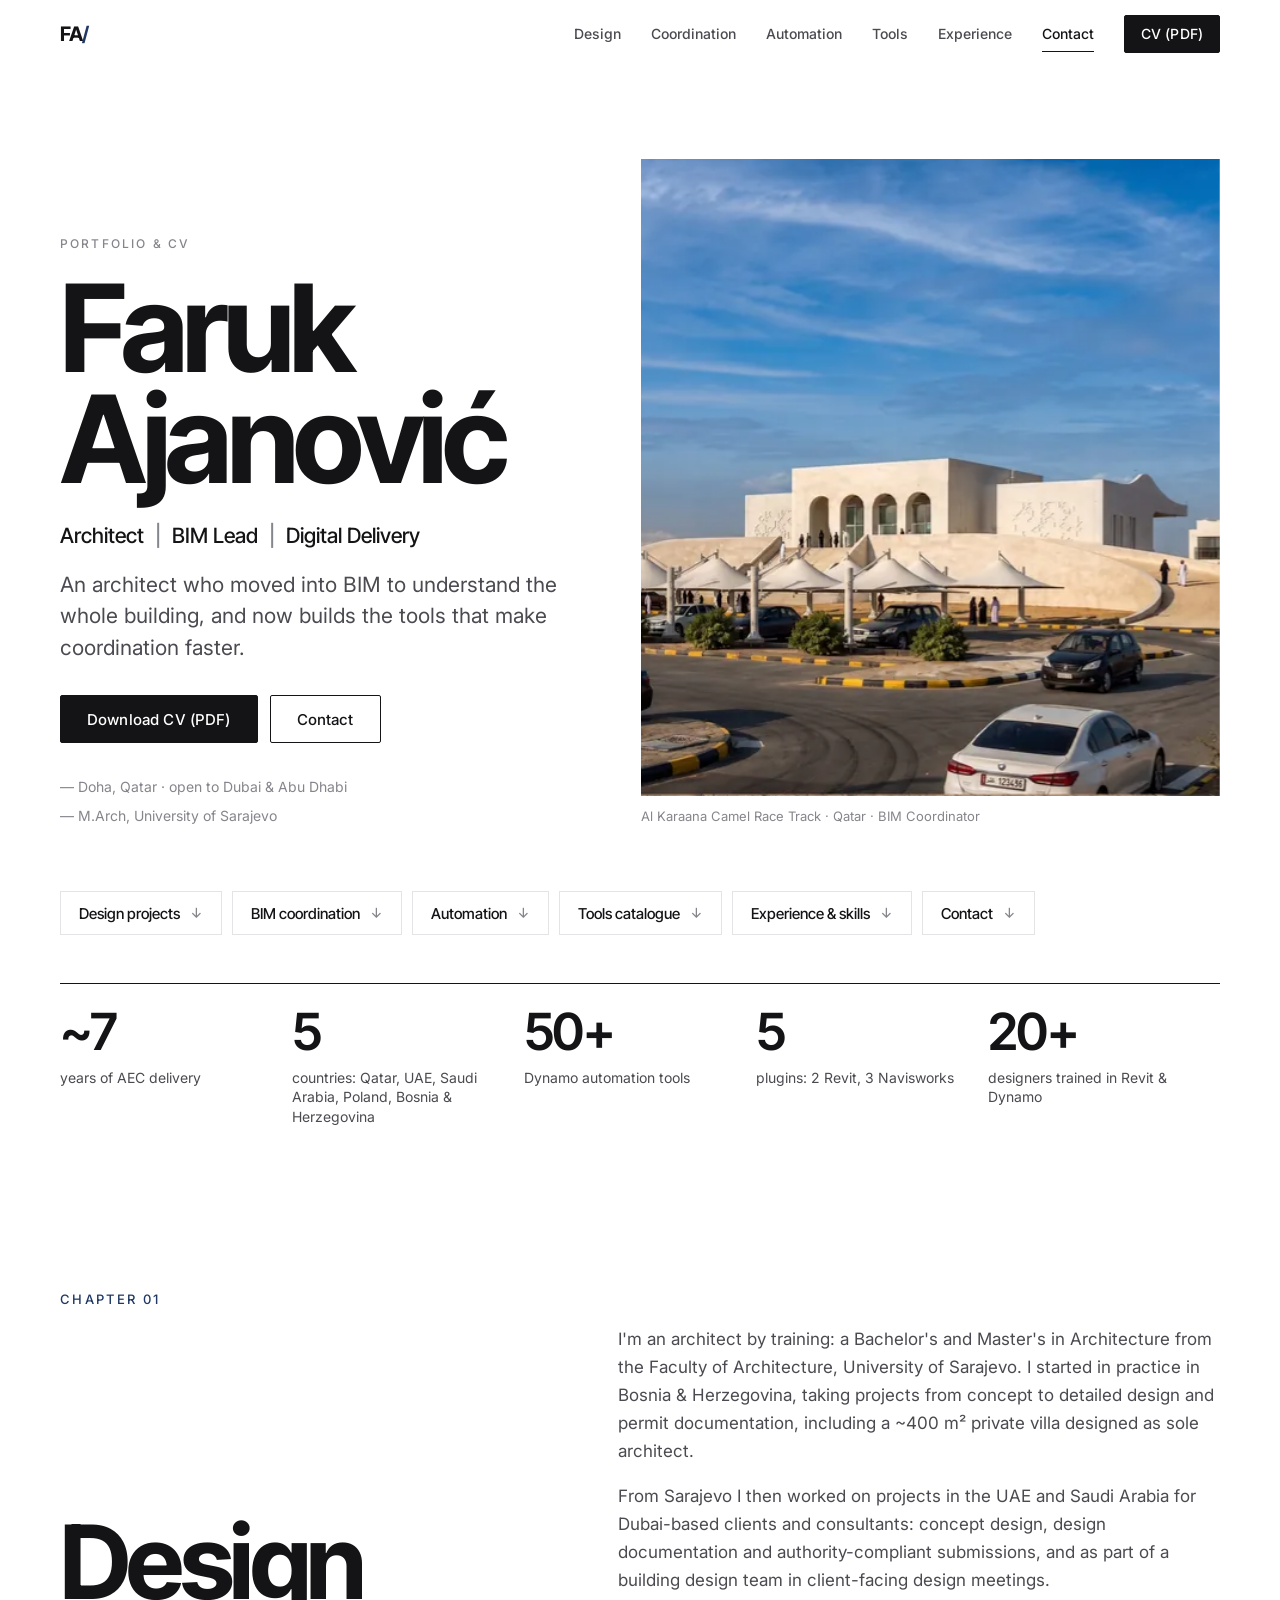
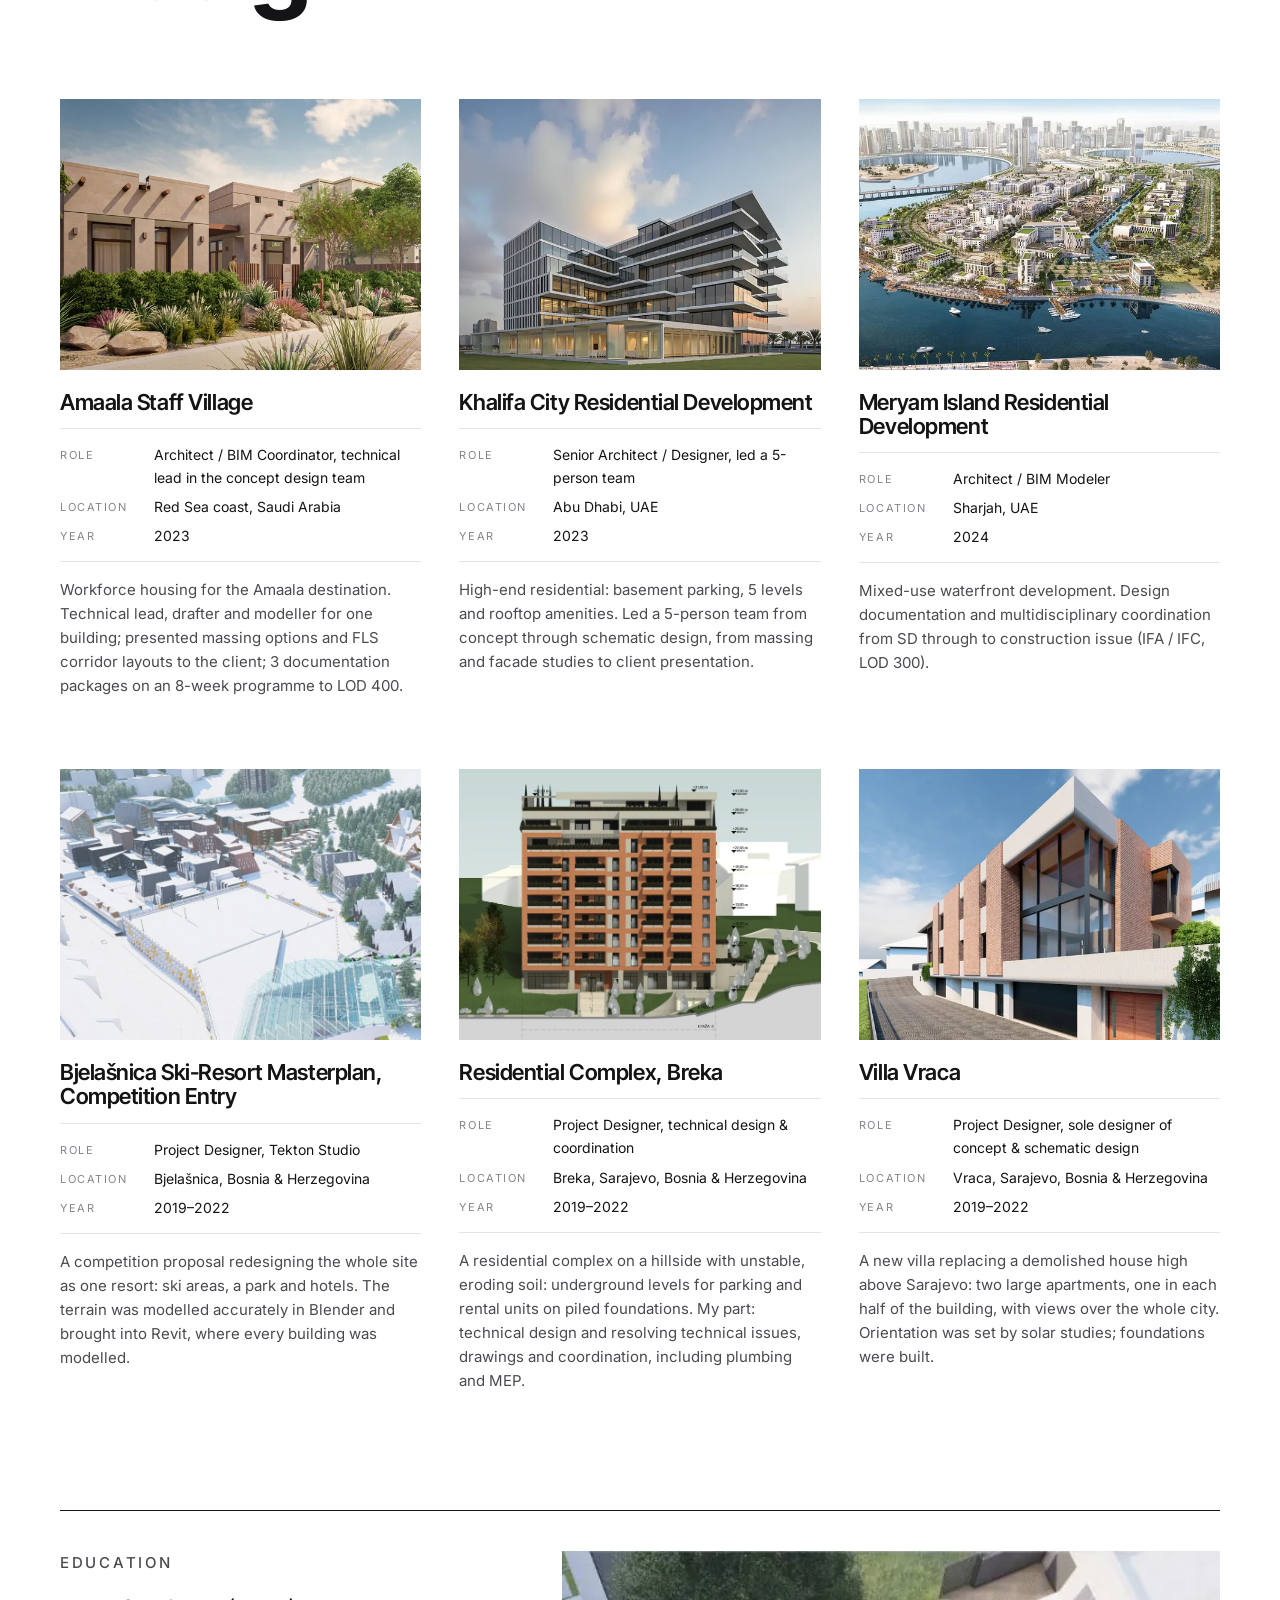
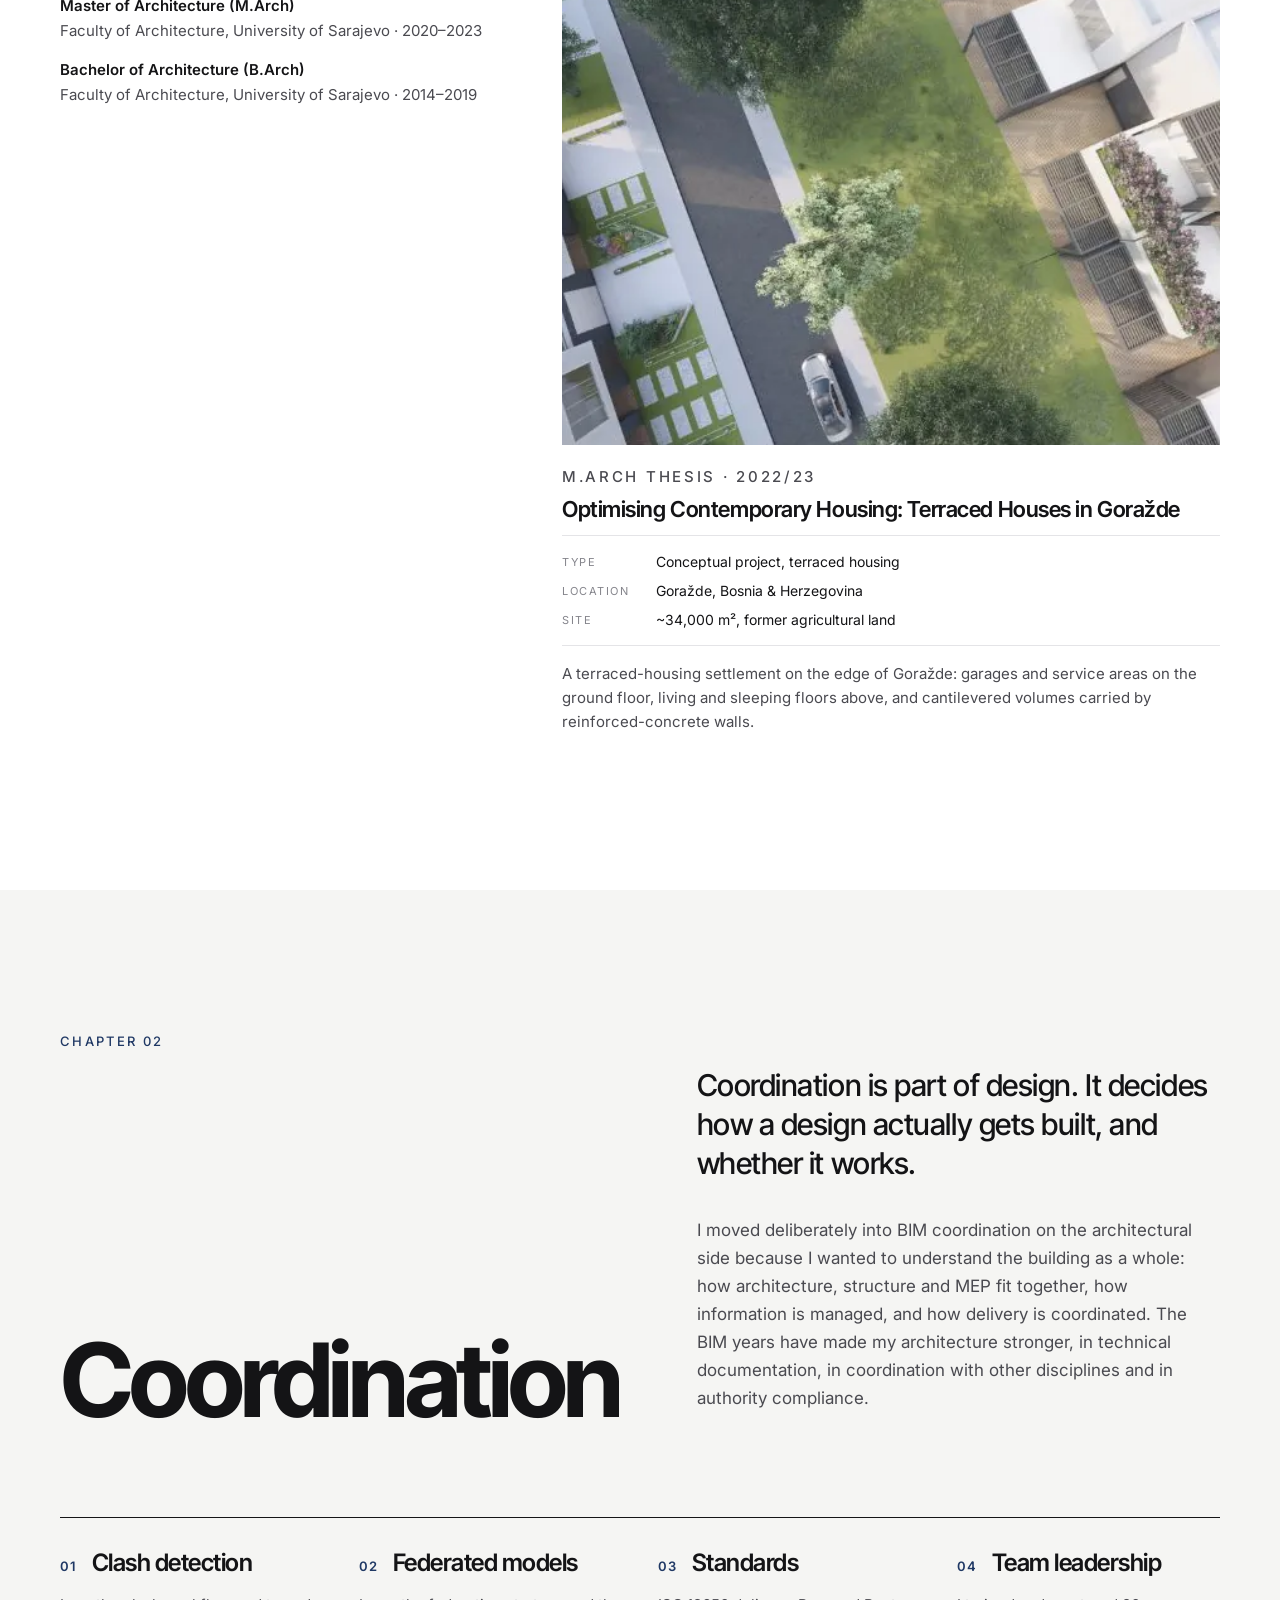
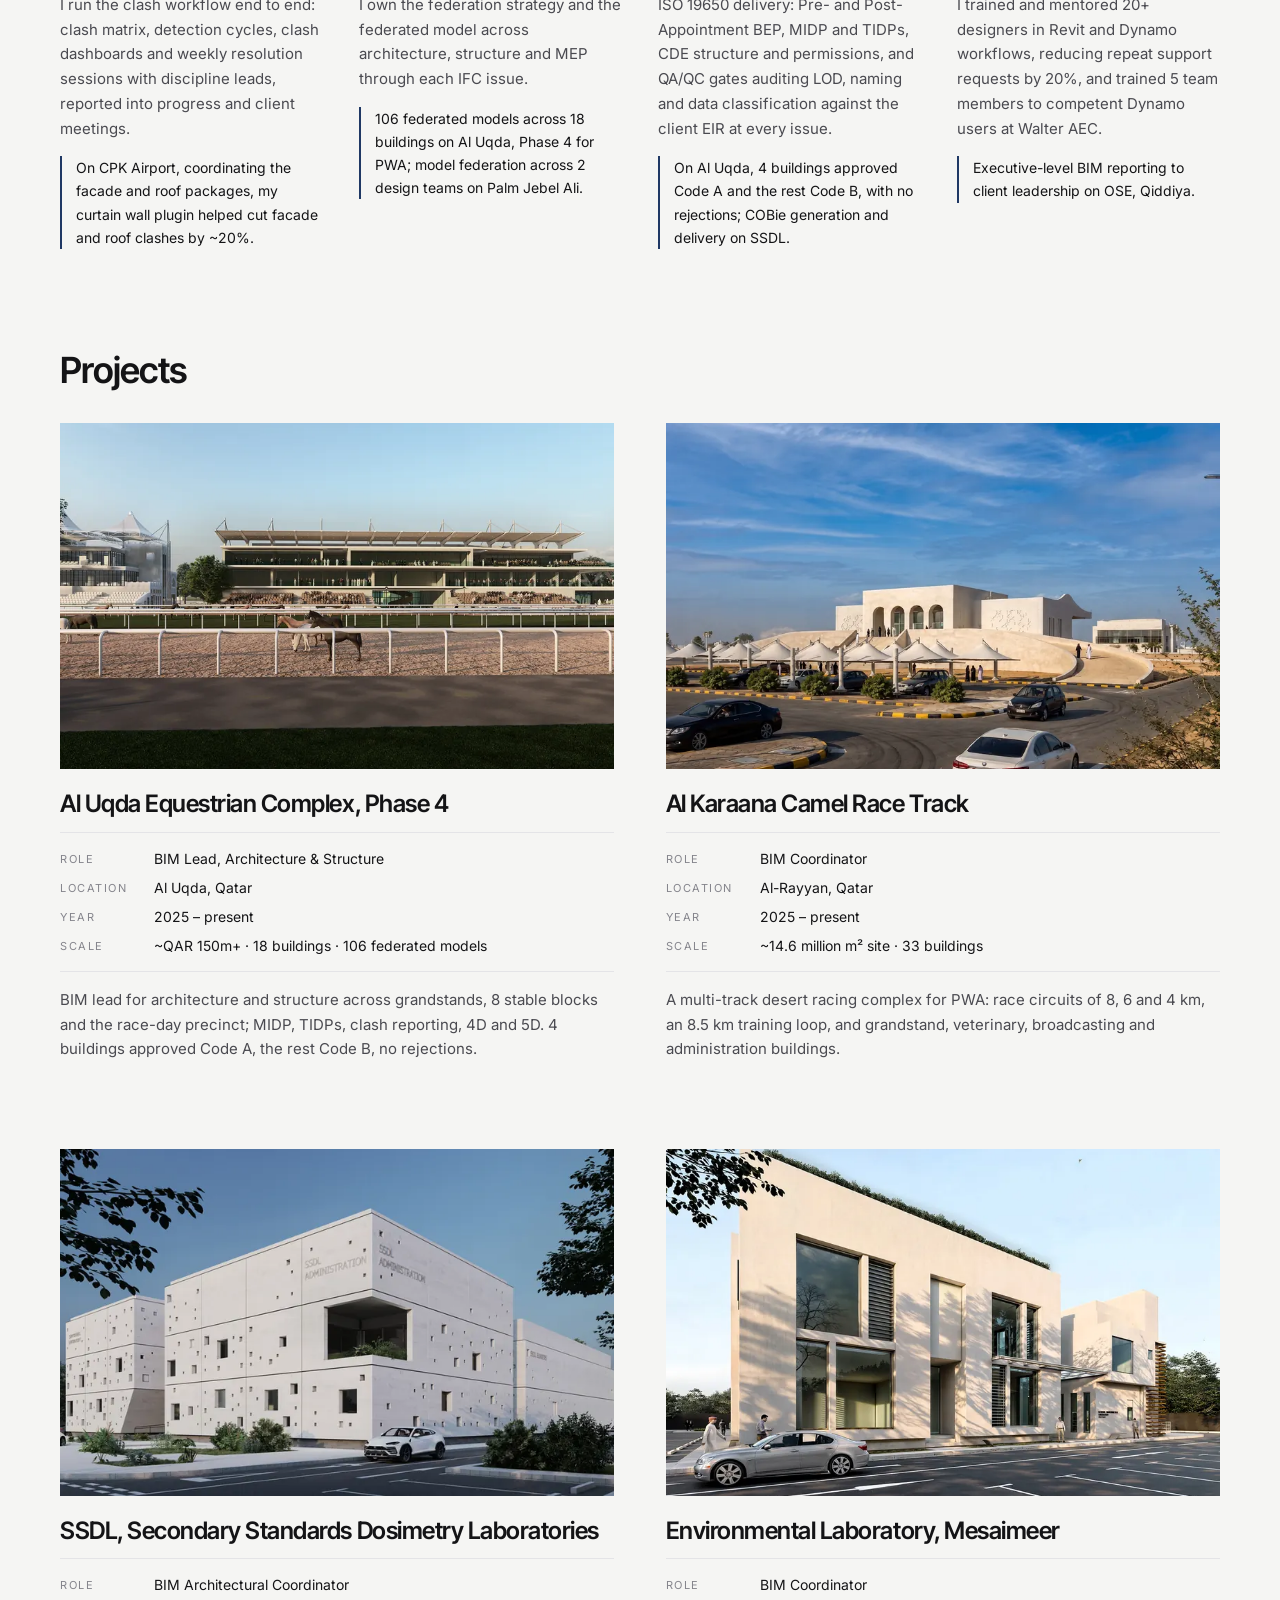
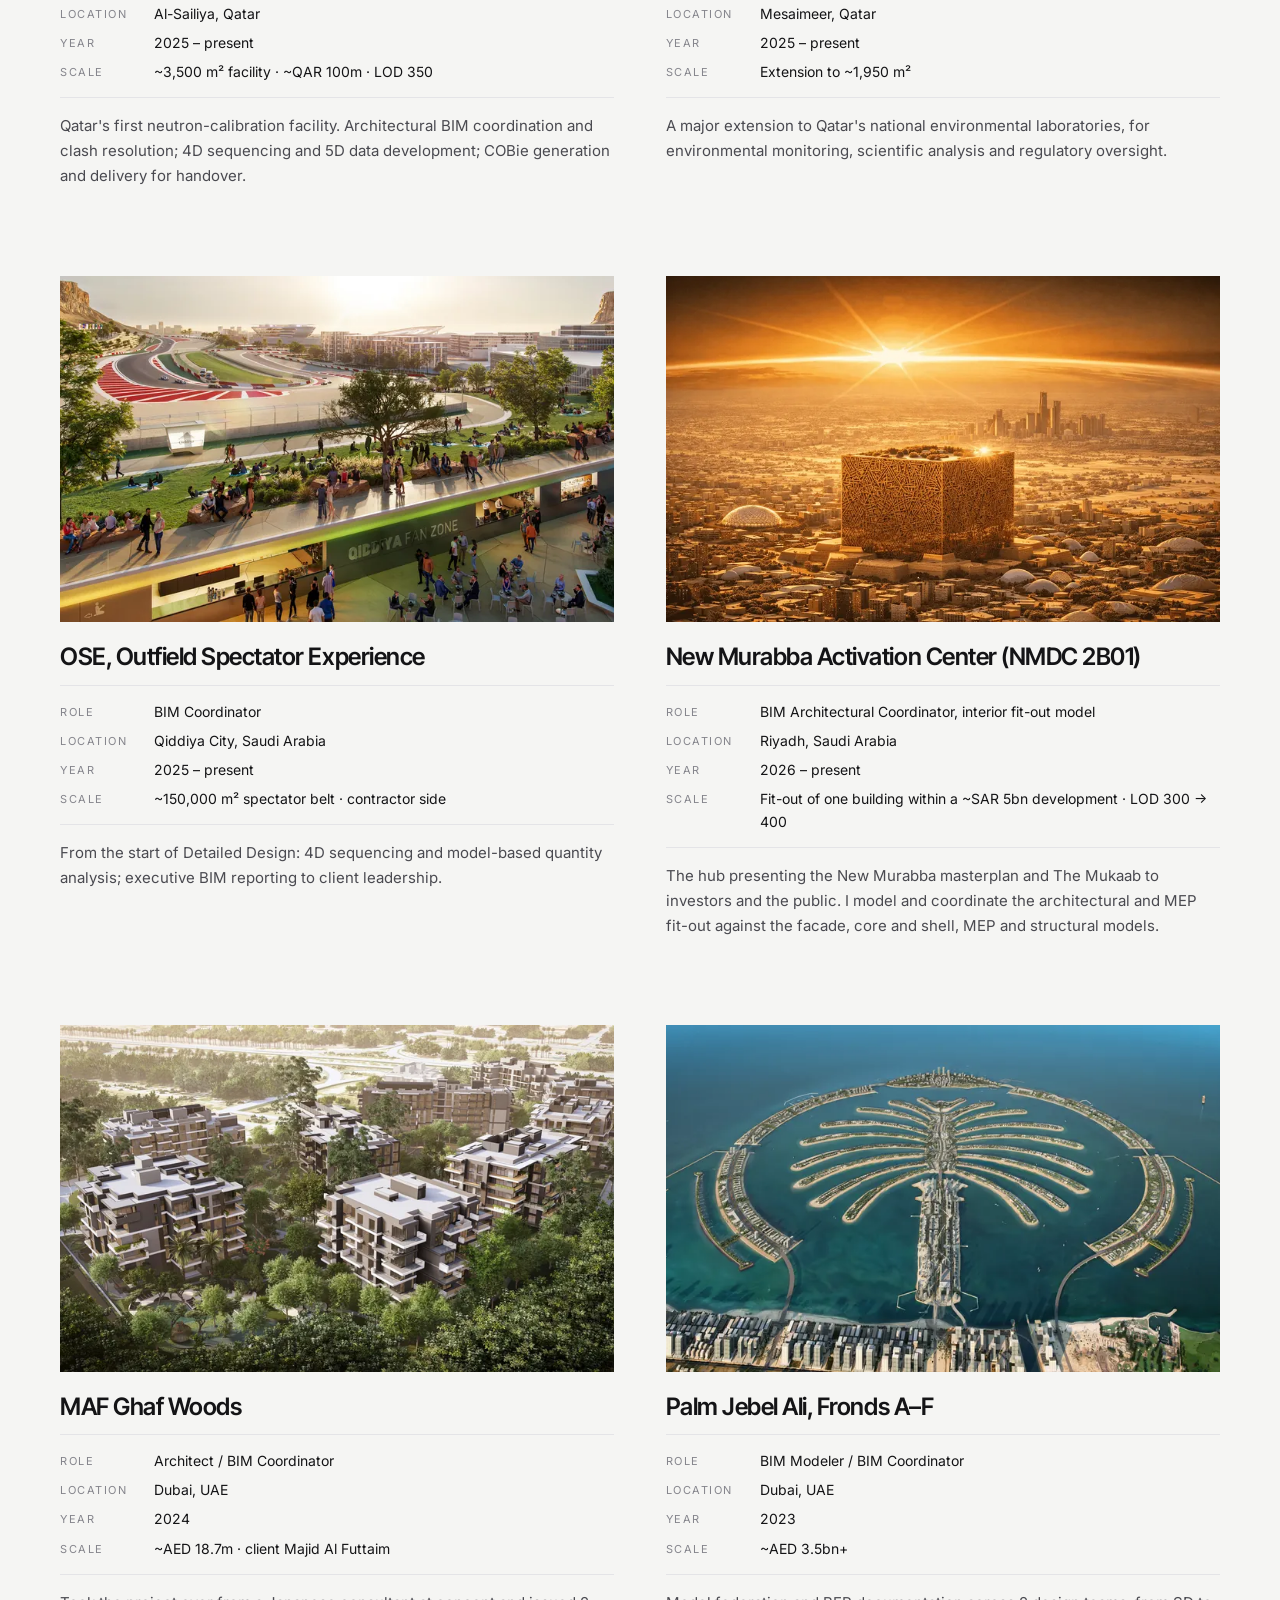
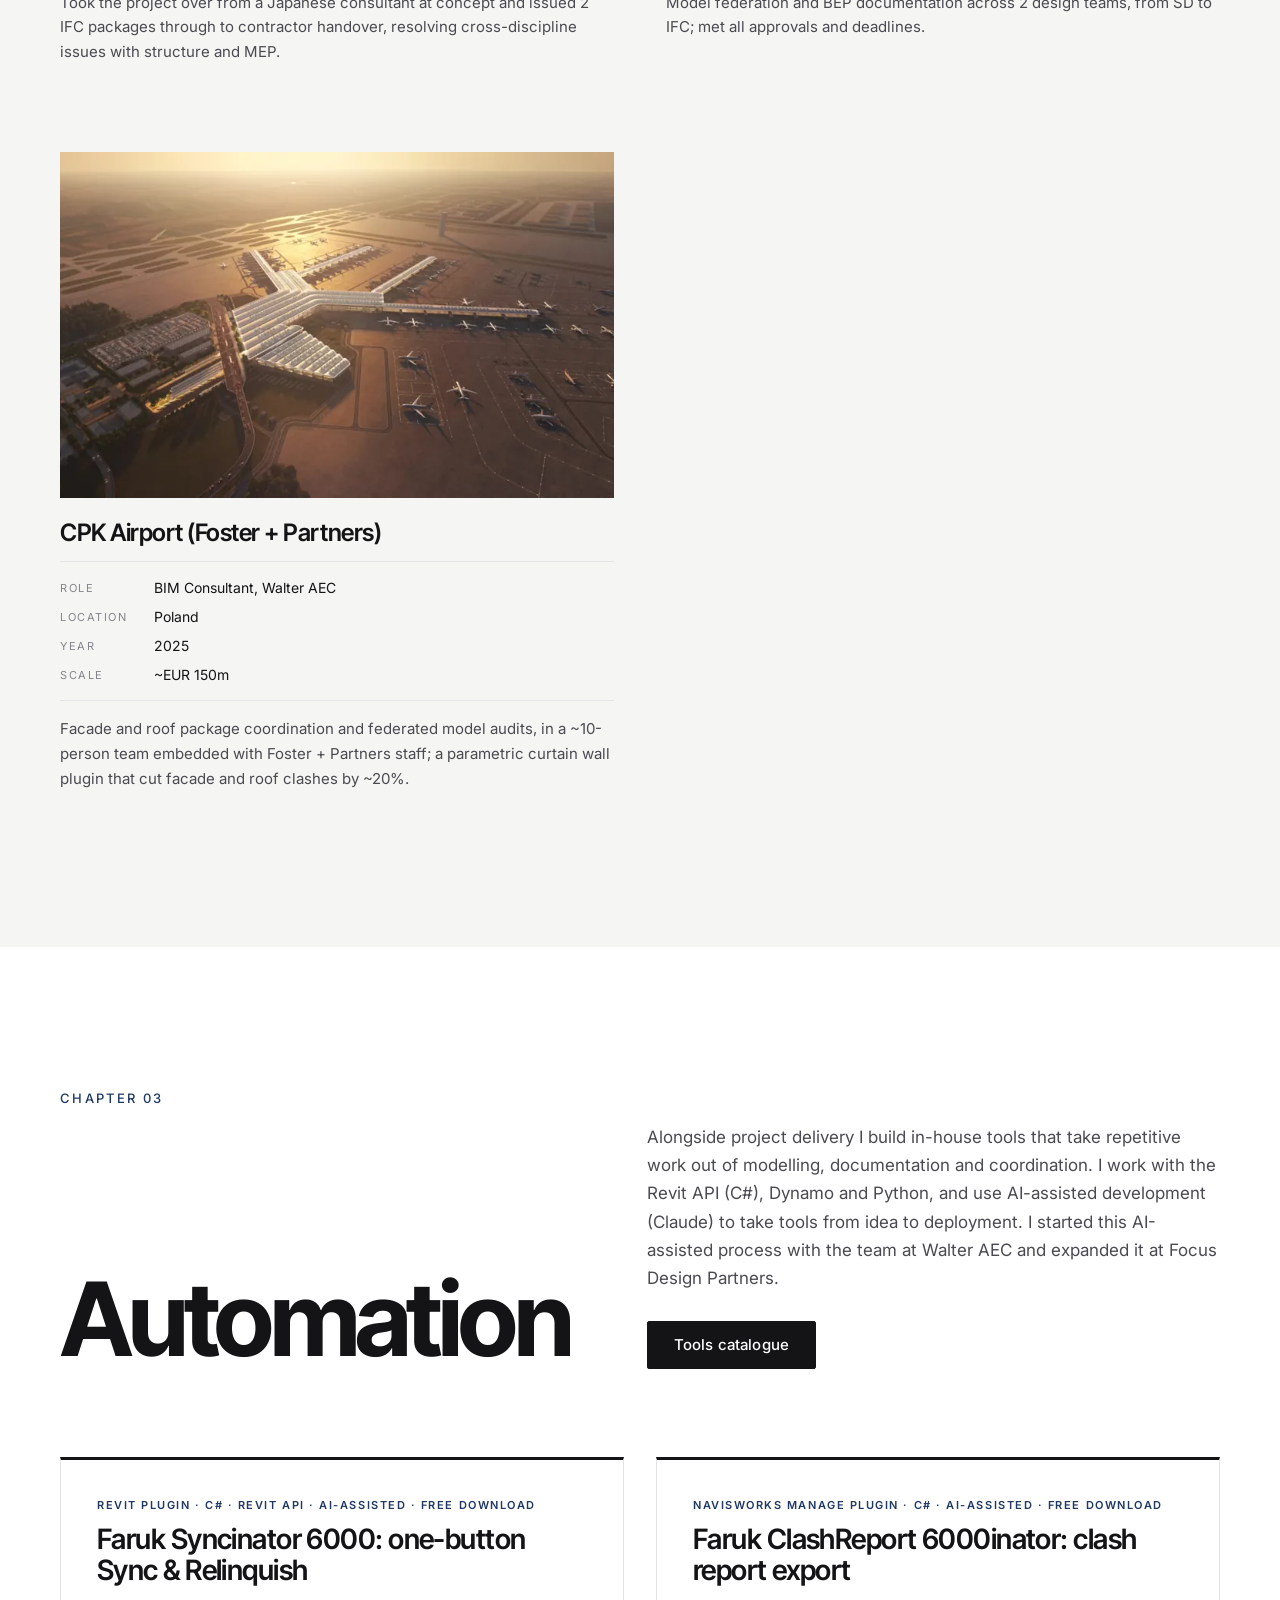
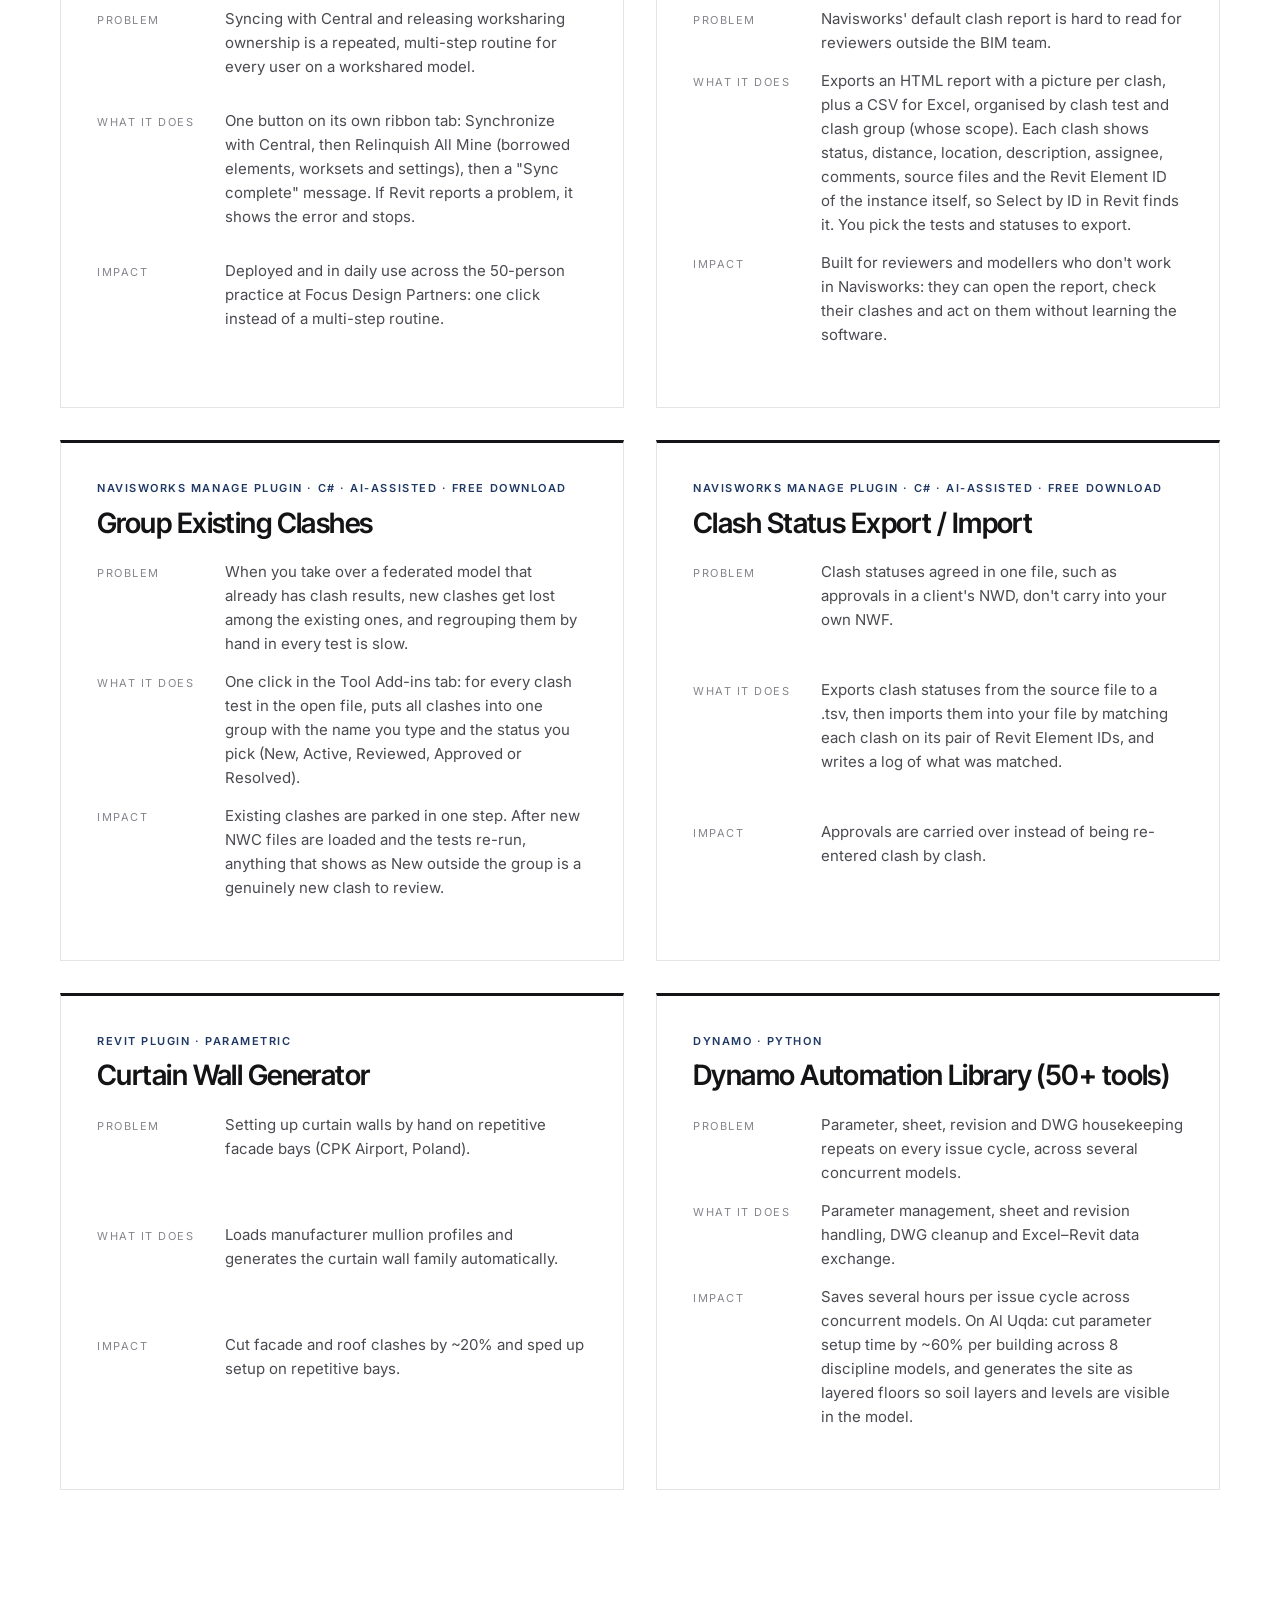
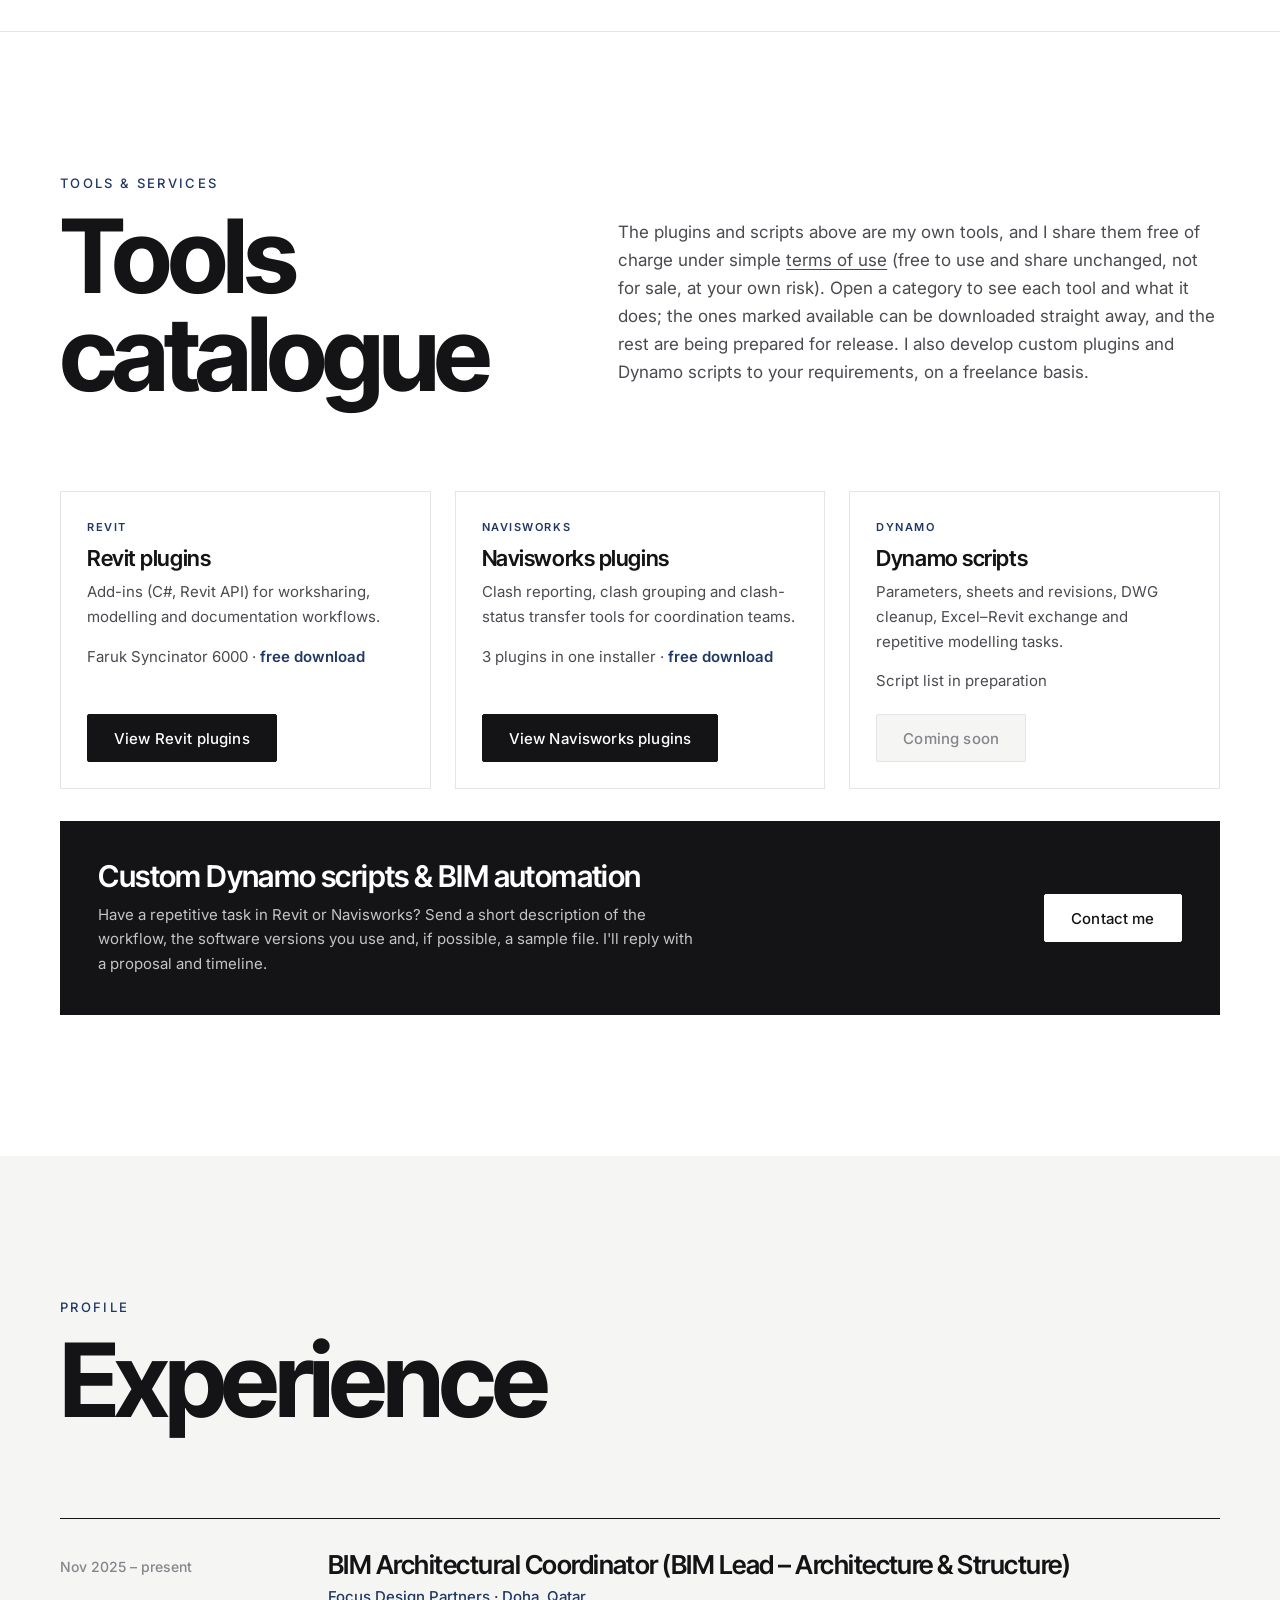
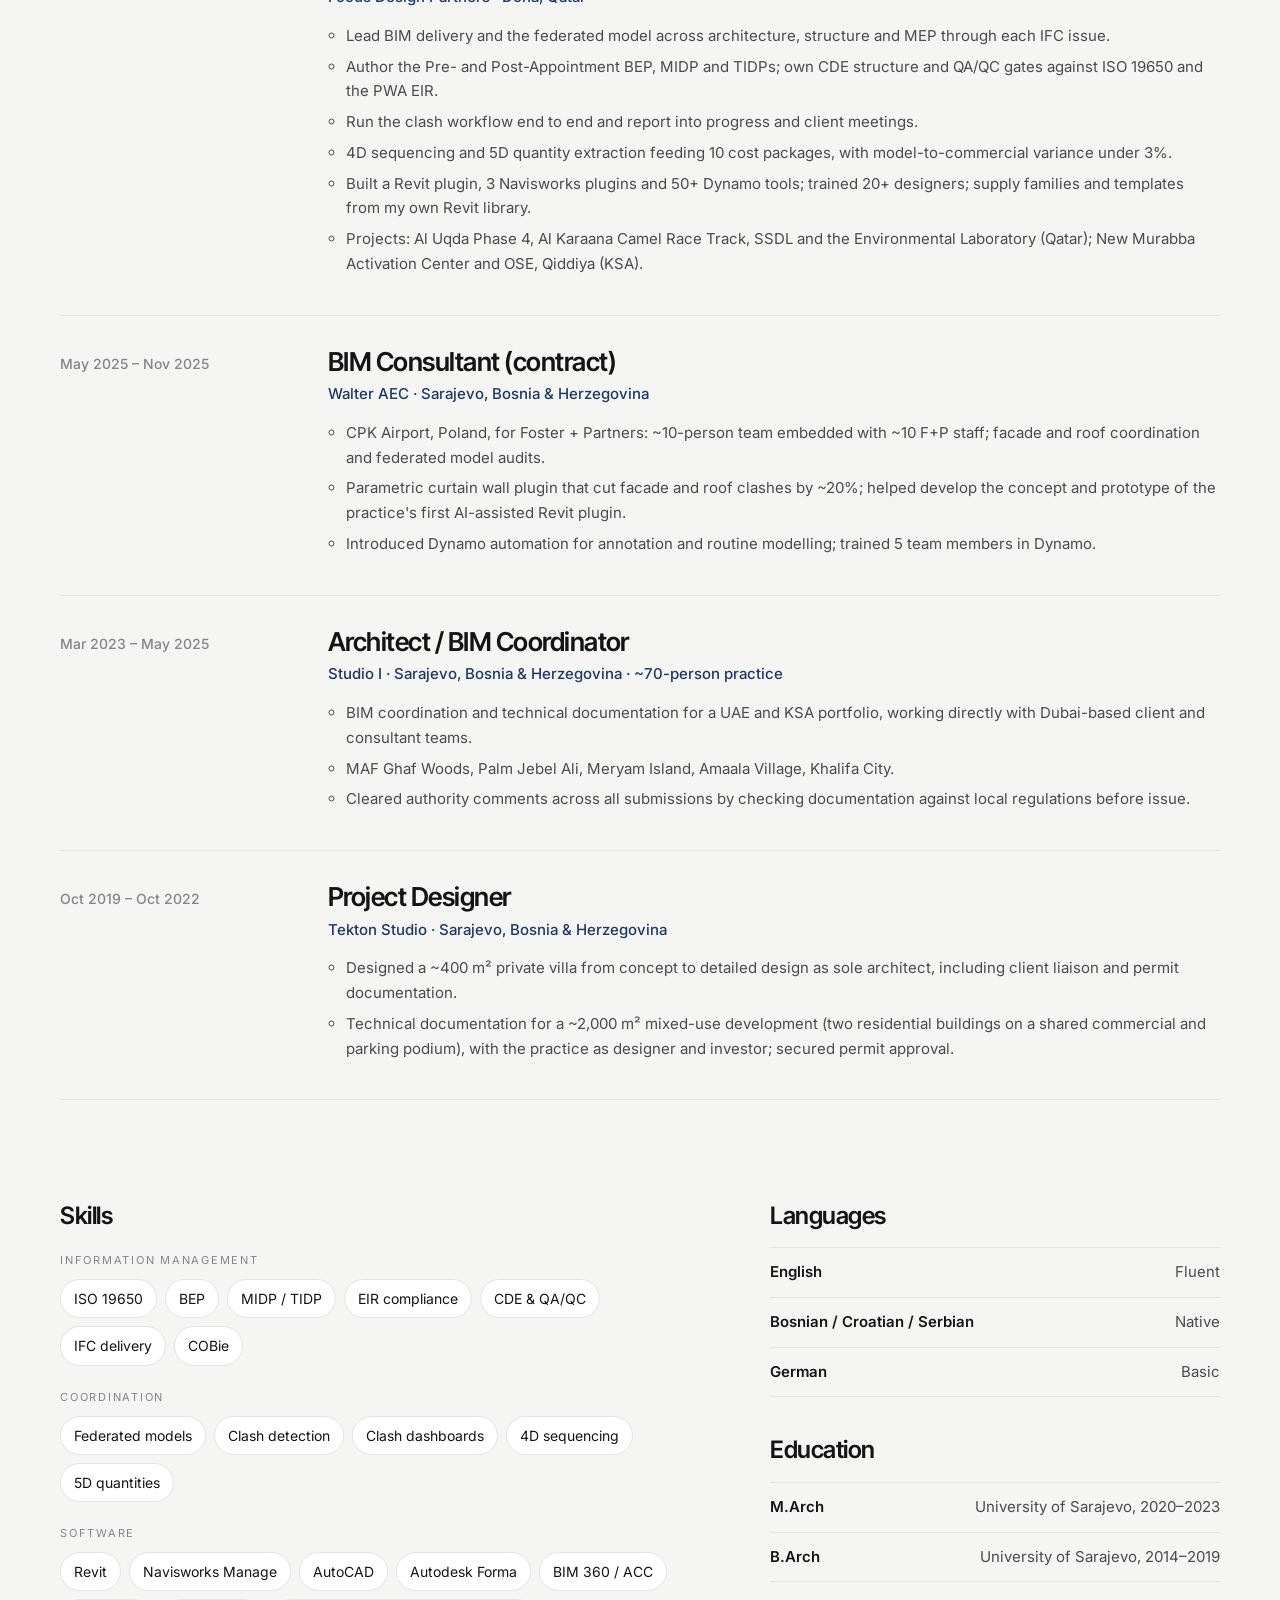
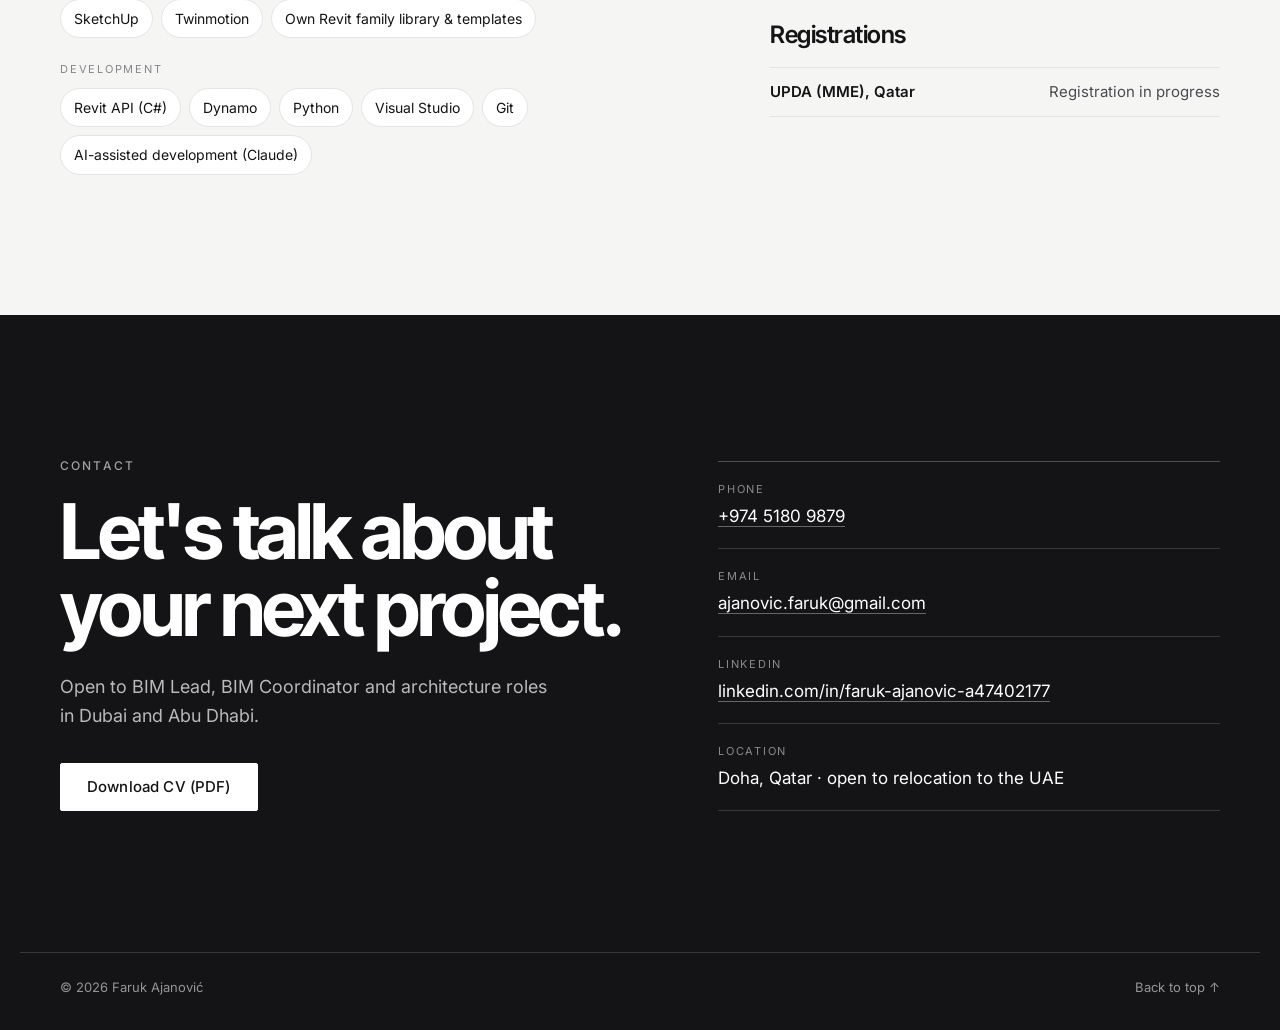
==== commit 5123317f: "Tools catalogue: Faruk BIM Tools and Syncinator 6000 installers; share-unchanged terms - Navisworks:" ====
--- a/index.html
+++ b/index.html
@@ -25,7 +25,7 @@
 <link rel="preconnect" href="https://fonts.googleapis.com">
 <link rel="preconnect" href="https://fonts.gstatic.com" crossorigin>
 <link href="https://fonts.googleapis.com/css2?family=Inter:wght@400;500;600&family=Inter+Tight:wght@500;600;700&display=swap" rel="stylesheet">
-<link rel="stylesheet" href="assets/css/style.css?v=20261123-7">
+<link rel="stylesheet" href="assets/css/style.css?v=20261124-1">
 <link rel="preload" as="image" href="assets/img/uqda-1-1600.webp" imagesrcset="assets/img/uqda-1-800.webp 800w, assets/img/uqda-1-1600.webp 1600w" imagesizes="(min-width: 900px) 55vw, 100vw">
 
 <script type="application/ld+json">
@@ -326,38 +326,38 @@
 
     <div class="tools">
       <article class="tool reveal">
-        <div class="tool__head"><p class="tool__tag">Revit plugin · C# · Revit API · AI-assisted</p><h3>One-button Sync &amp; Relinquish</h3></div>
+        <div class="tool__head"><p class="tool__tag">Revit plugin · C# · Revit API · AI-assisted · free download</p><h3>Faruk Syncinator 6000: one-button Sync &amp; Relinquish</h3></div>
         <dl class="tool__spec">
           <dt>Problem</dt><dd>Syncing with Central and releasing worksharing ownership is a repeated, multi-step routine for every user on a workshared model.</dd>
-          <dt>What it does</dt><dd>Syncs with Central and relinquishes in a single click.</dd>
+          <dt>What it does</dt><dd>One button on its own ribbon tab: Synchronize with Central, then Relinquish All Mine (borrowed elements, worksets and settings), then a "Sync complete" message. If Revit reports a problem, it shows the error and stops.</dd>
           <dt>Impact</dt><dd>Deployed and in daily use across the 50-person practice at Focus Design Partners: one click instead of a multi-step routine.</dd>
         </dl>
       </article>
 
       <article class="tool reveal">
-        <div class="tool__head"><p class="tool__tag">Navisworks plugin · AI-assisted</p><h3>Clash Report Export</h3></div>
+        <div class="tool__head"><p class="tool__tag">Navisworks Manage plugin · C# · AI-assisted · free download</p><h3>Faruk ClashReport 6000inator: clash report export</h3></div>
         <dl class="tool__spec">
           <dt>Problem</dt><dd>Navisworks' default clash report is hard to read for reviewers outside the BIM team.</dd>
-          <dt>What it does</dt><dd>Exports a clear, viewer-friendly clash report: for each clash, what it is, who it is assigned to and which discipline should resolve it.</dd>
+          <dt>What it does</dt><dd>Exports an HTML report with a picture per clash, plus a CSV for Excel, organised by clash test and clash group (whose scope). Each clash shows status, distance, location, description, assignee, comments, source files and the Revit Element ID of the instance itself, so Select by ID in Revit finds it. You pick the tests and statuses to export.</dd>
           <dt>Impact</dt><dd>Built for reviewers and modellers who don't work in Navisworks: they can open the report, check their clashes and act on them without learning the software.</dd>
         </dl>
       </article>
 
       <article class="tool reveal">
-        <div class="tool__head"><p class="tool__tag">Navisworks Manage plugin · C# · AI-assisted</p><h3>Group Existing Clashes</h3></div>
+        <div class="tool__head"><p class="tool__tag">Navisworks Manage plugin · C# · AI-assisted · free download</p><h3>Group Existing Clashes</h3></div>
         <dl class="tool__spec">
           <dt>Problem</dt><dd>When you take over a federated model that already has clash results, new clashes get lost among the existing ones, and regrouping them by hand in every test is slow.</dd>
-          <dt>What it does</dt><dd>One click in the Add-ins tab, across every clash test in the open file (including tests in folders): puts the existing clashes into one group per test, with the name and status you choose (New, Active, Reviewed, Approved, Resolved, or keep the current status). It asks before touching existing groups: overwrite them, or keep them and their statuses as they are and group only the ungrouped clashes. A progress window shows clashes done, percentage and time left, with Cancel; the whole change is a single undo step, and your choices are remembered for the next project.</dd>
+          <dt>What it does</dt><dd>One click in the Tool Add-ins tab: for every clash test in the open file, puts all clashes into one group with the name you type and the status you pick (New, Active, Reviewed, Approved or Resolved).</dd>
           <dt>Impact</dt><dd>Existing clashes are parked in one step. After new NWC files are loaded and the tests re-run, anything that shows as New outside the group is a genuinely new clash to review.</dd>
         </dl>
       </article>
 
       <article class="tool reveal">
-        <div class="tool__head"><p class="tool__tag">Navisworks plugin · AI-assisted</p><h3>Clash Data Transfer</h3></div>
+        <div class="tool__head"><p class="tool__tag">Navisworks Manage plugin · C# · AI-assisted · free download</p><h3>Clash Status Export / Import</h3></div>
         <dl class="tool__spec">
-          <dt>Problem</dt><dd>Clash results, comments and approvals don't carry across Navisworks versions, or from an NWD into an NWF file.</dd>
-          <dt>What it does</dt><dd>Exports clashes with their results, comments/responses and approvals from a newer Navisworks (e.g. 2025) and imports them into an older version (e.g. 2023); also transfers the same clashes and results from NWD to NWF.</dd>
-          <dt>Impact</dt><dd>Review history (results, comments, approvals) is kept across versions and files instead of being re-entered.</dd>
+          <dt>Problem</dt><dd>Clash statuses agreed in one file, such as approvals in a client's NWD, don't carry into your own NWF.</dd>
+          <dt>What it does</dt><dd>Exports clash statuses from the source file to a .tsv, then imports them into your file by matching each clash on its pair of Revit Element IDs, and writes a log of what was matched.</dd>
+          <dt>Impact</dt><dd>Approvals are carried over instead of being re-entered clash by clash.</dd>
         </dl>
       </article>
 
@@ -389,7 +389,7 @@
       <p class="chapter__no">Tools &amp; services</p>
       <h2 id="dl-title">Tools catalogue</h2>
       <div class="chapter__intro">
-        <p>The plugins and scripts above are my own tools, and I share them free of charge under simple <a href="terms.html">terms of use</a> (free to use and share, not for sale, at your own risk). Open a category to see each tool and what it does; the ones marked available can be downloaded straight away, and the rest are being prepared for release. I also develop custom plugins and Dynamo scripts to your requirements, on a freelance basis.</p>
+        <p>The plugins and scripts above are my own tools, and I share them free of charge under simple <a href="terms.html">terms of use</a> (free to use and share unchanged, not for sale, at your own risk). Open a category to see each tool and what it does; the ones marked available can be downloaded straight away, and the rest are being prepared for release. I also develop custom plugins and Dynamo scripts to your requirements, on a freelance basis.</p>
       </div>
     </header>
 
@@ -398,14 +398,14 @@
         <p class="tool__tag">Revit</p>
         <h4><button class="dl-card__open" type="button" data-tools="revit">Revit plugins</button></h4>
         <p>Add-ins (C#, Revit API) for worksharing, modelling and documentation workflows.</p>
-        <p class="dl-card__count">1 plugin · coming soon</p>
-        <button class="btn btn--ghost" type="button" data-tools="revit">View Revit plugins</button>
+        <p class="dl-card__count">Faruk Syncinator 6000 · <strong>free download</strong></p>
+        <button class="btn" type="button" data-tools="revit">View Revit plugins</button>
       </article>
       <article class="dl-card">
         <p class="tool__tag">Navisworks</p>
         <h4><button class="dl-card__open" type="button" data-tools="navisworks">Navisworks plugins</button></h4>
-        <p>Clash reporting, clash grouping and clash-data transfer tools for coordination teams.</p>
-        <p class="dl-card__count">3 plugins · <strong>1 free download</strong></p>
+        <p>Clash reporting, clash grouping and clash-status transfer tools for coordination teams.</p>
+        <p class="dl-card__count">3 plugins in one installer · <strong>free download</strong></p>
         <button class="btn" type="button" data-tools="navisworks">View Navisworks plugins</button>
       </article>
       <article class="dl-card">
@@ -579,8 +579,8 @@
     <div class="tm__terms">
       <p class="tm__terms-title">Terms of use, in short</p>
       <ul class="tm__terms-list">
-        <li><strong>Free</strong> to use and to share with anyone, free of charge, including on paid project work.</li>
-        <li><strong>Not for sale:</strong> no selling, no charging for access, and no including the tools in paid products, bundles or courses. Keep the author credit.</li>
+        <li><strong>Free</strong> to use, copy and share with anyone, free of charge, including on paid project work.</li>
+        <li><strong>Not for sale, no changes:</strong> no selling, no charging for access, and no including the tools in paid products, bundles or courses. Share them only unchanged, as downloaded; don't modify, decompile or repackage them. Keep the author credit.</li>
         <li><strong>At your own risk:</strong> provided as is, with no guarantee. I take no responsibility for anything that happens to your projects, models, files or data. Work on a copy and keep backups.</li>
       </ul>
       <label class="tm__agree"><input type="checkbox" class="tm__check"><span>I have read and agree to the full <a href="terms.html" target="_blank" rel="noopener">terms of use</a>.</span></label>
@@ -591,8 +591,8 @@
   </div>
 </dialog>
 
-<script src="assets/js/tools.js?v=20261123-7" defer></script>
-<script src="assets/js/projects.js?v=20261123-7" defer></script>
-<script src="assets/js/main.js?v=20261123-7" defer></script>
+<script src="assets/js/tools.js?v=20261124-1" defer></script>
+<script src="assets/js/projects.js?v=20261124-1" defer></script>
+<script src="assets/js/main.js?v=20261124-1" defer></script>
 </body>
 </html>
--- a/assets/css/style.css
+++ b/assets/css/style.css
@@ -473,7 +473,7 @@
 .tm__item > p { font-size: 15px; color: var(--ink-2); margin: 8px 0 0; }
 .tm__item .tm__req { font-size: 13px; color: var(--ink-3); }
 .tm__item .tm__req strong { color: var(--ink-2); font-weight: 600; }
-.tm__item:not(.is-ready) { opacity: .72; }
+.tm__item:not(.is-ready):not(.is-included) { opacity: .72; }
 .tm__row { display: flex; flex-wrap: wrap; align-items: baseline; justify-content: space-between; gap: 8px 16px; }
 .tm__row h3 { font-size: 20px; margin: 0; }
 .tm__ver { font: 500 13px var(--font); color: var(--ink-3); margin-left: 4px; }
@@ -506,3 +506,5 @@
 .terms__summary { background: var(--tint); border-left: 3px solid var(--accent); padding: 20px 24px; margin-bottom: 16px; }
 .terms__summary h2 { margin-top: 0; }
 .terms__summary li { margin-bottom: 6px; }
+.tm__item.is-included { padding-left: 20px; border-left: 2px solid var(--line); }
+.tm__img { display: block; width: 100%; max-width: 560px; height: auto; margin-top: 14px; border: 1px solid var(--line); }
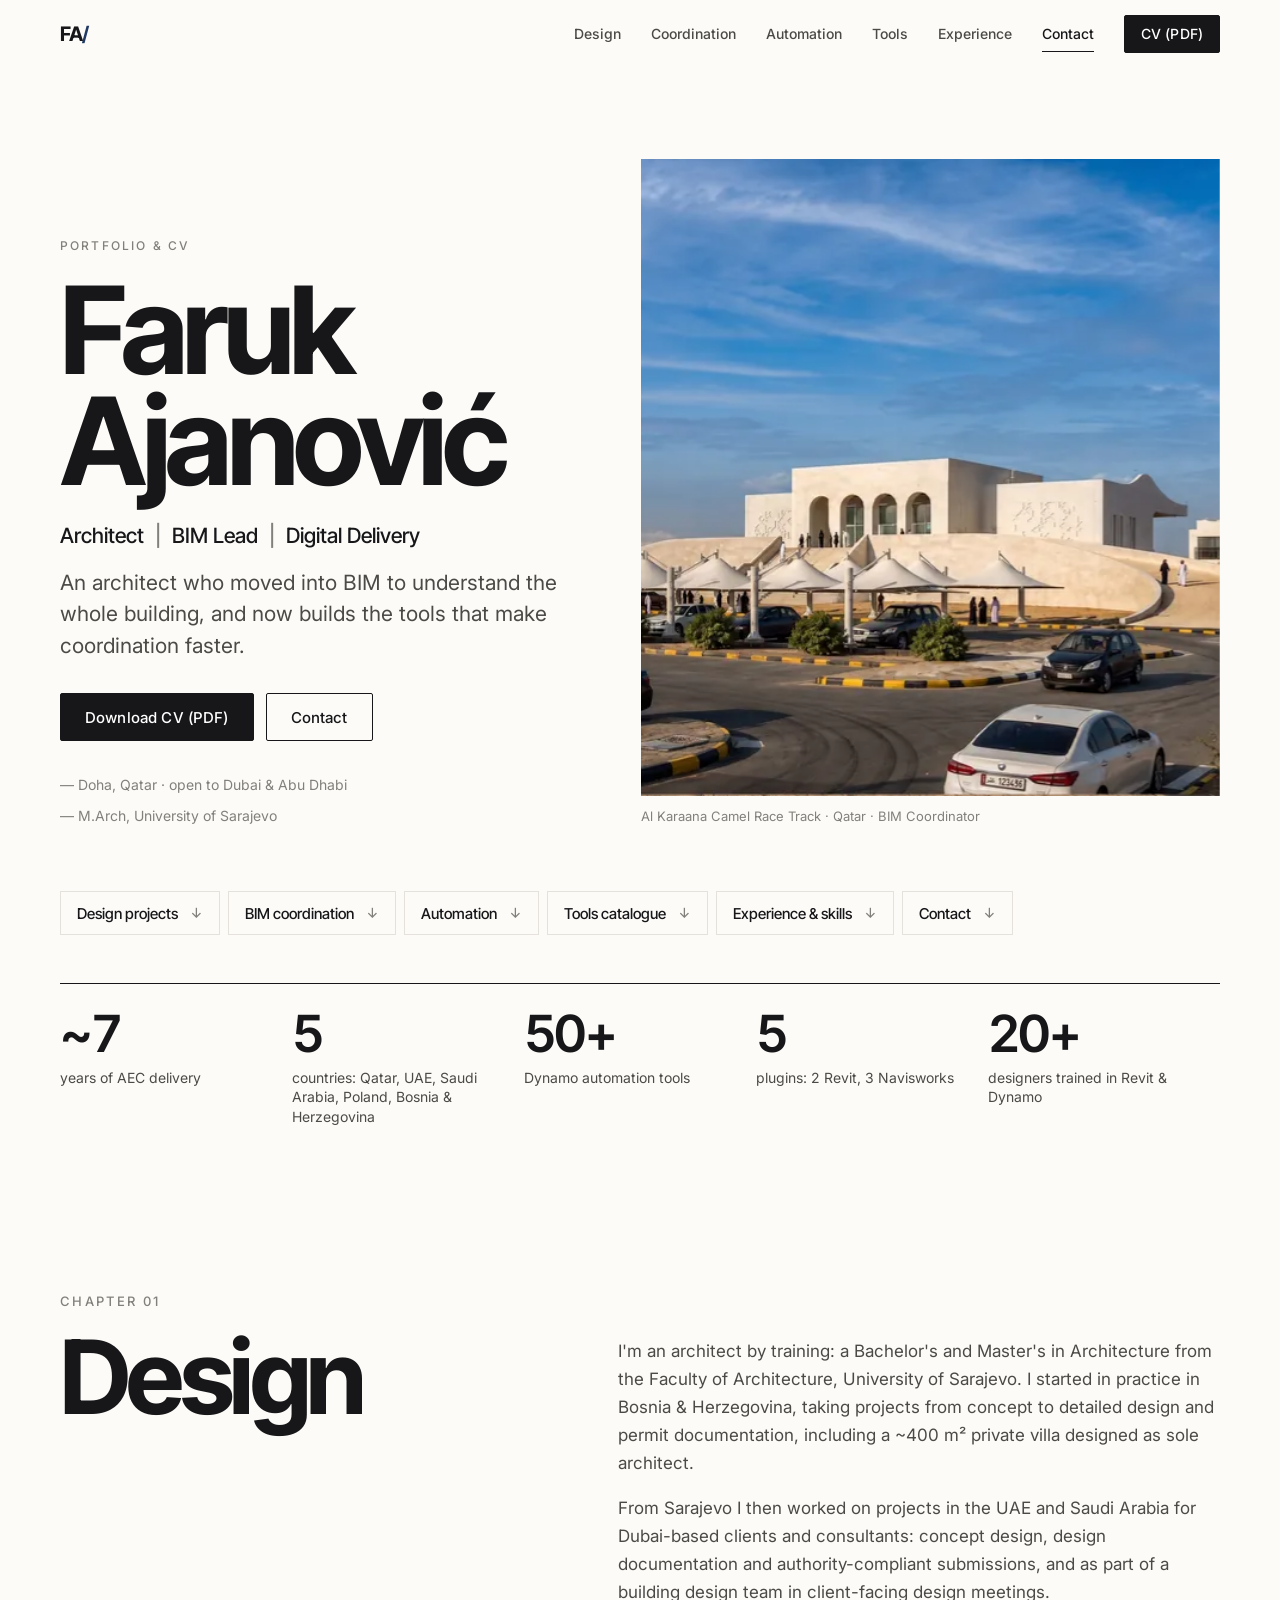
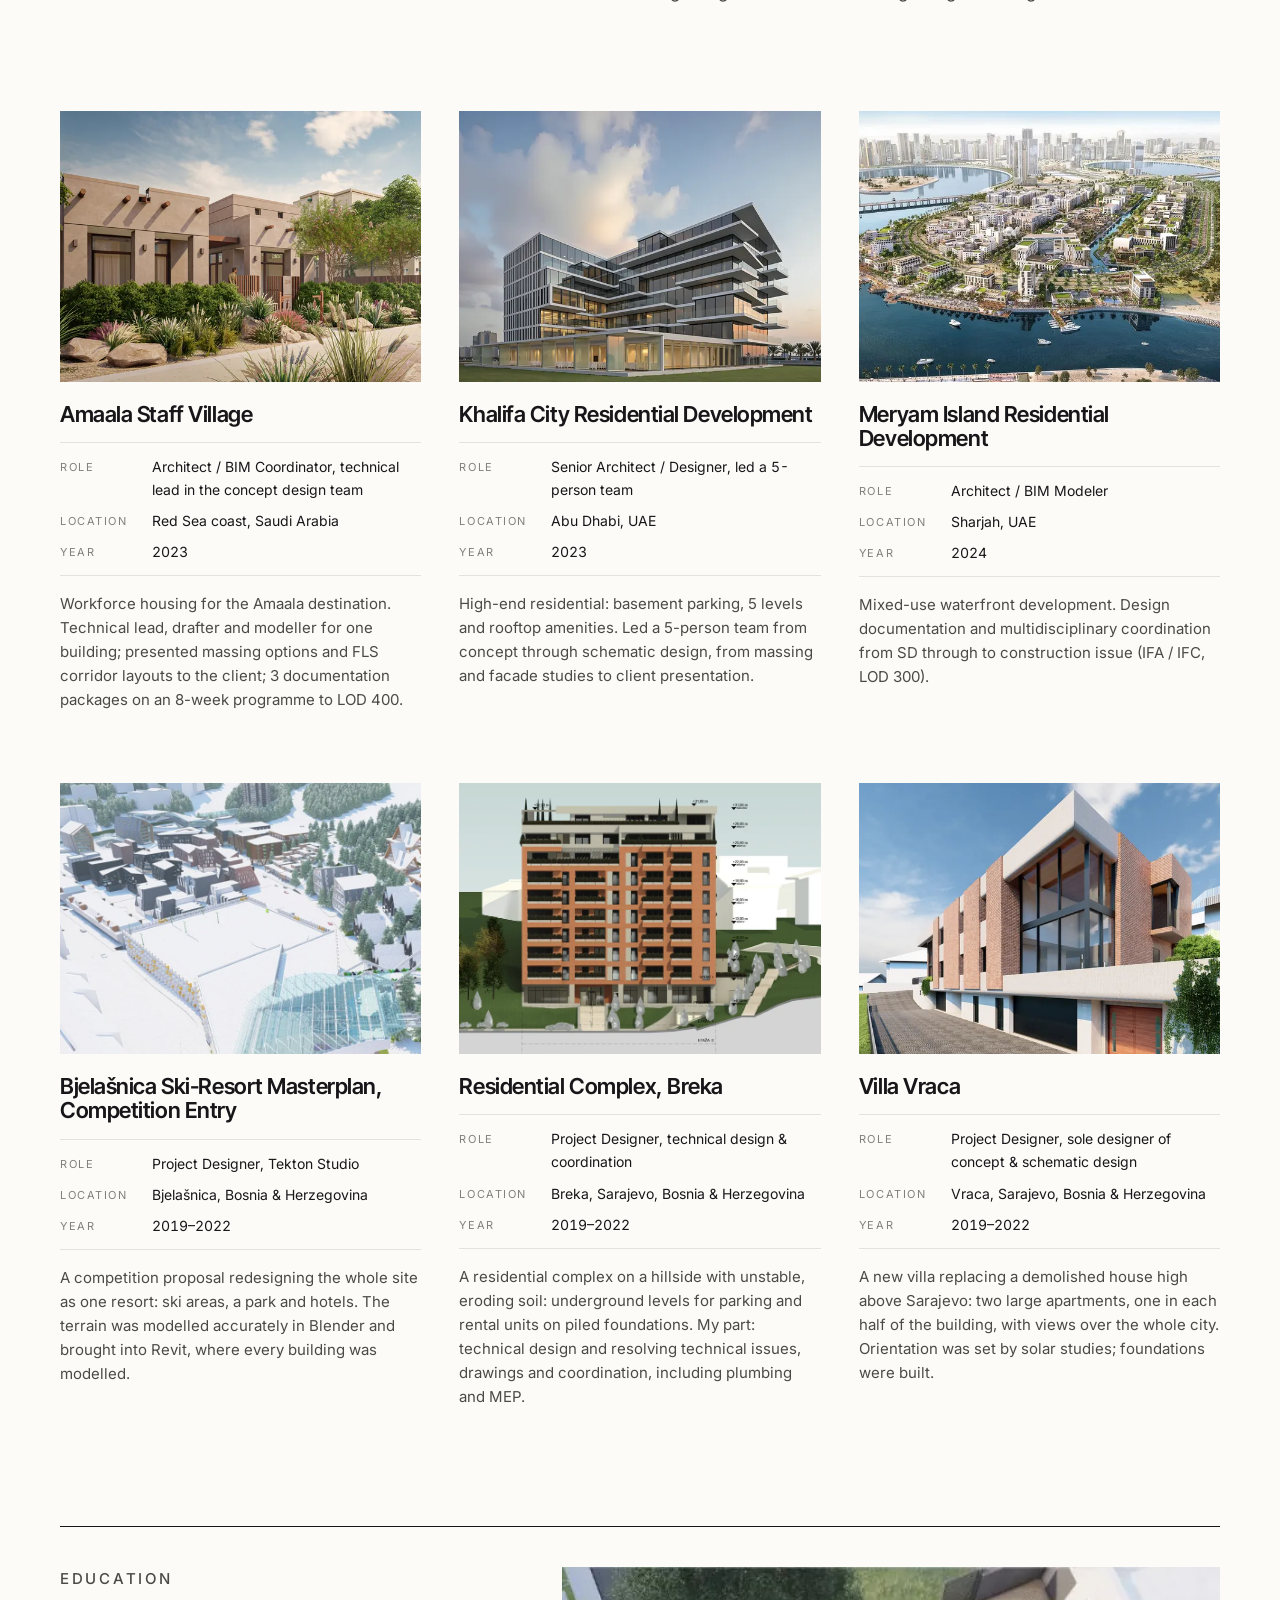
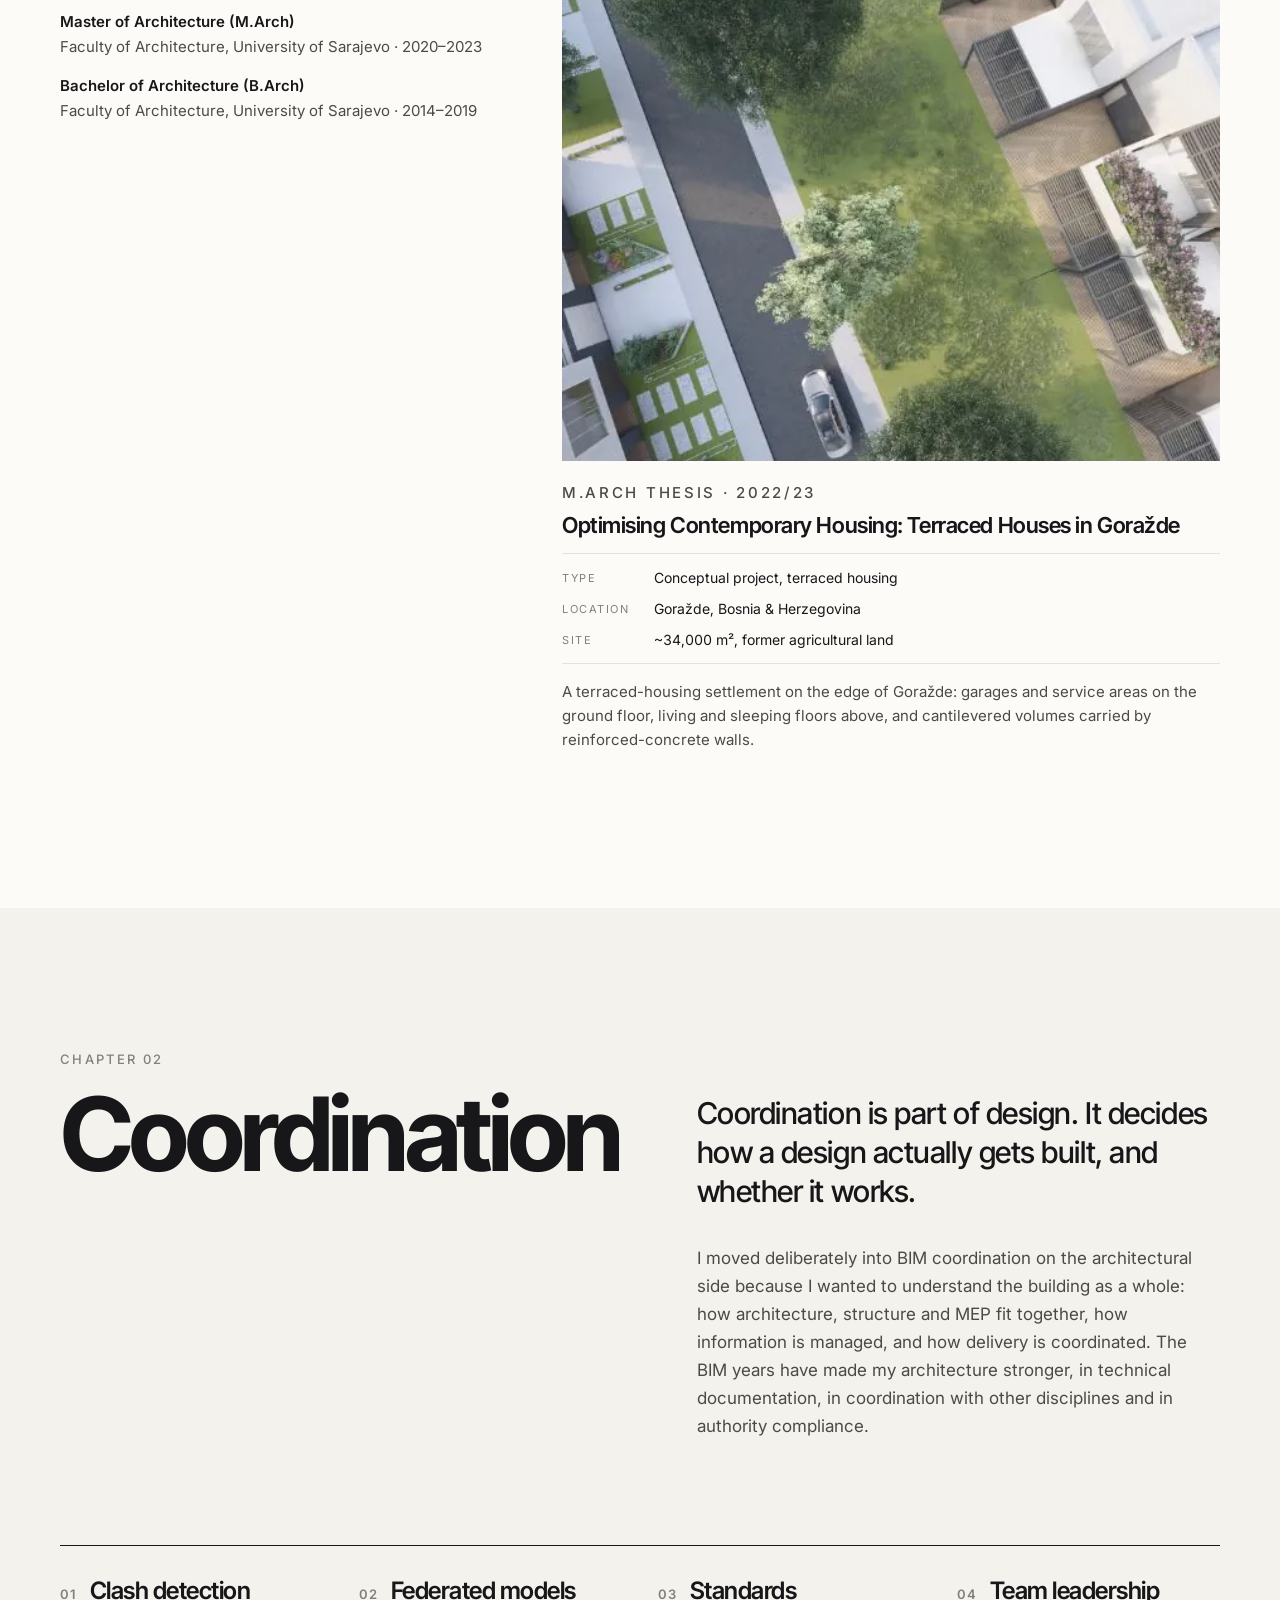
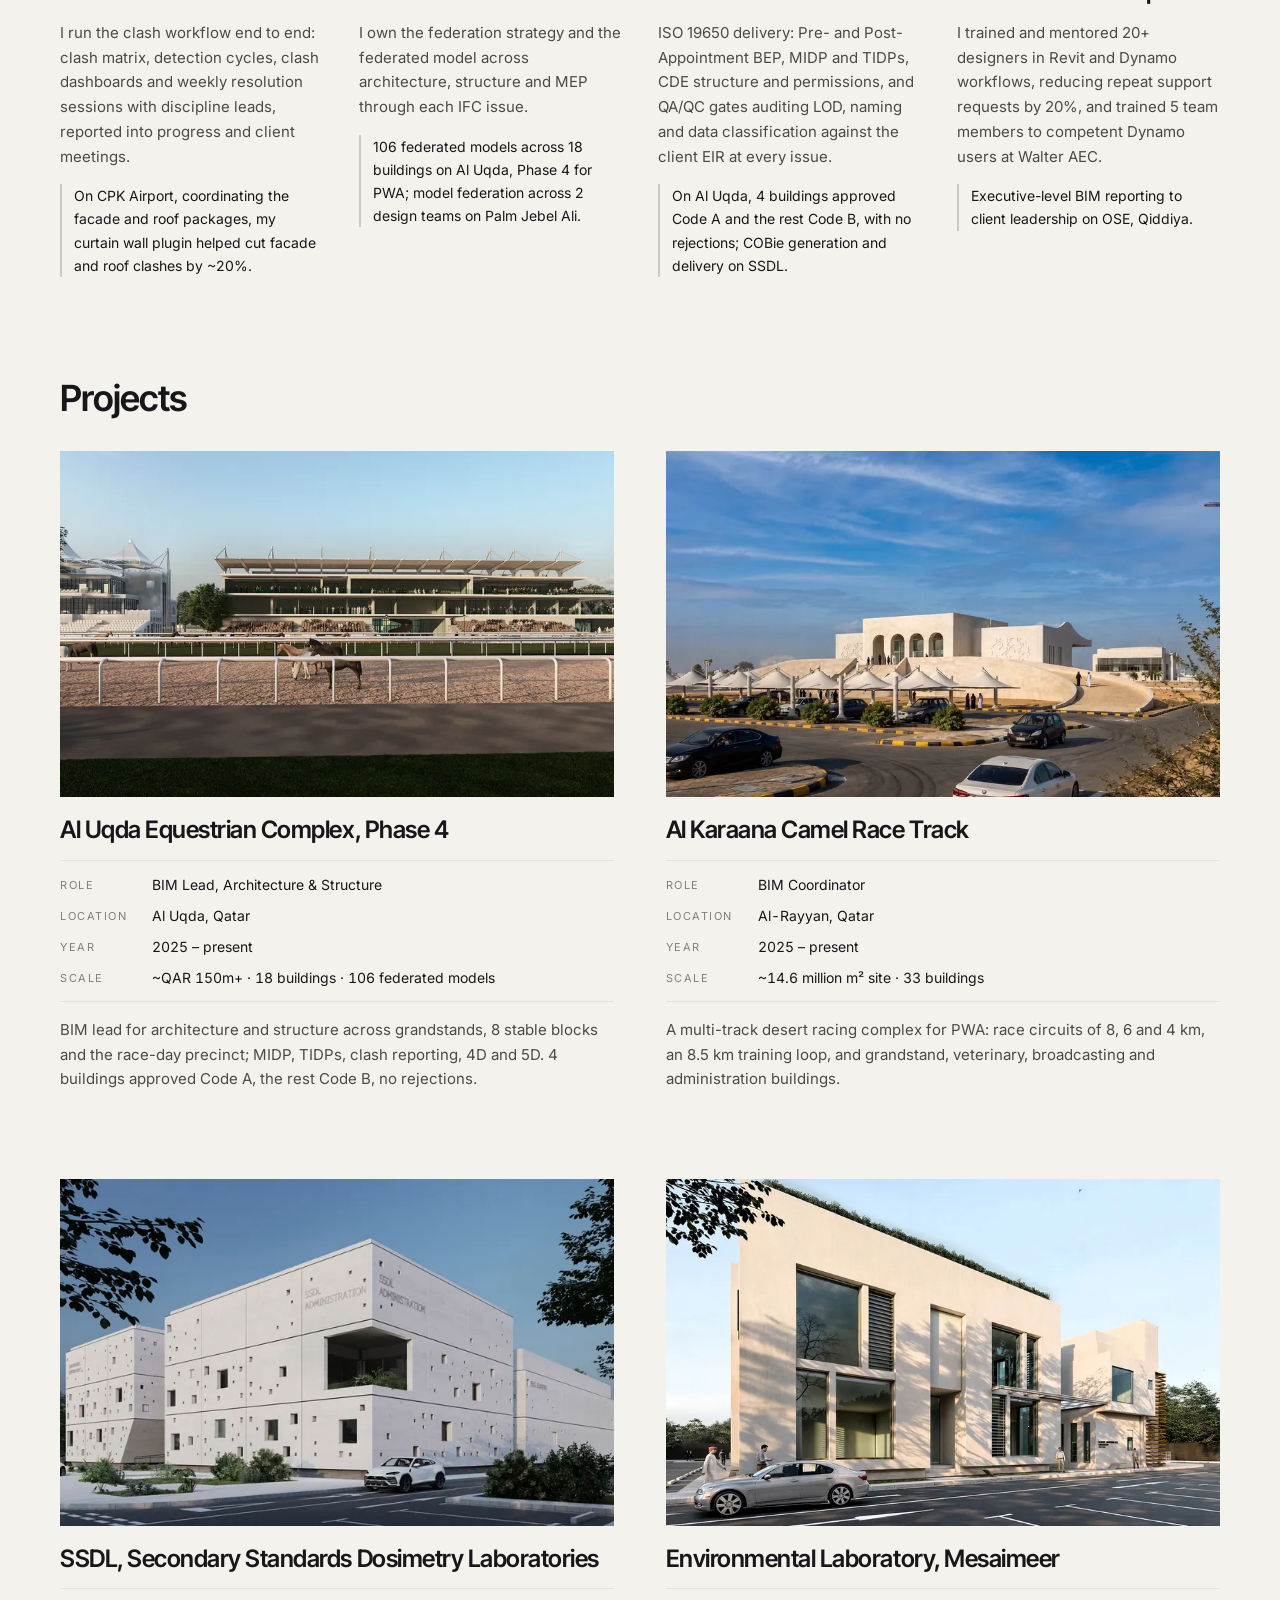
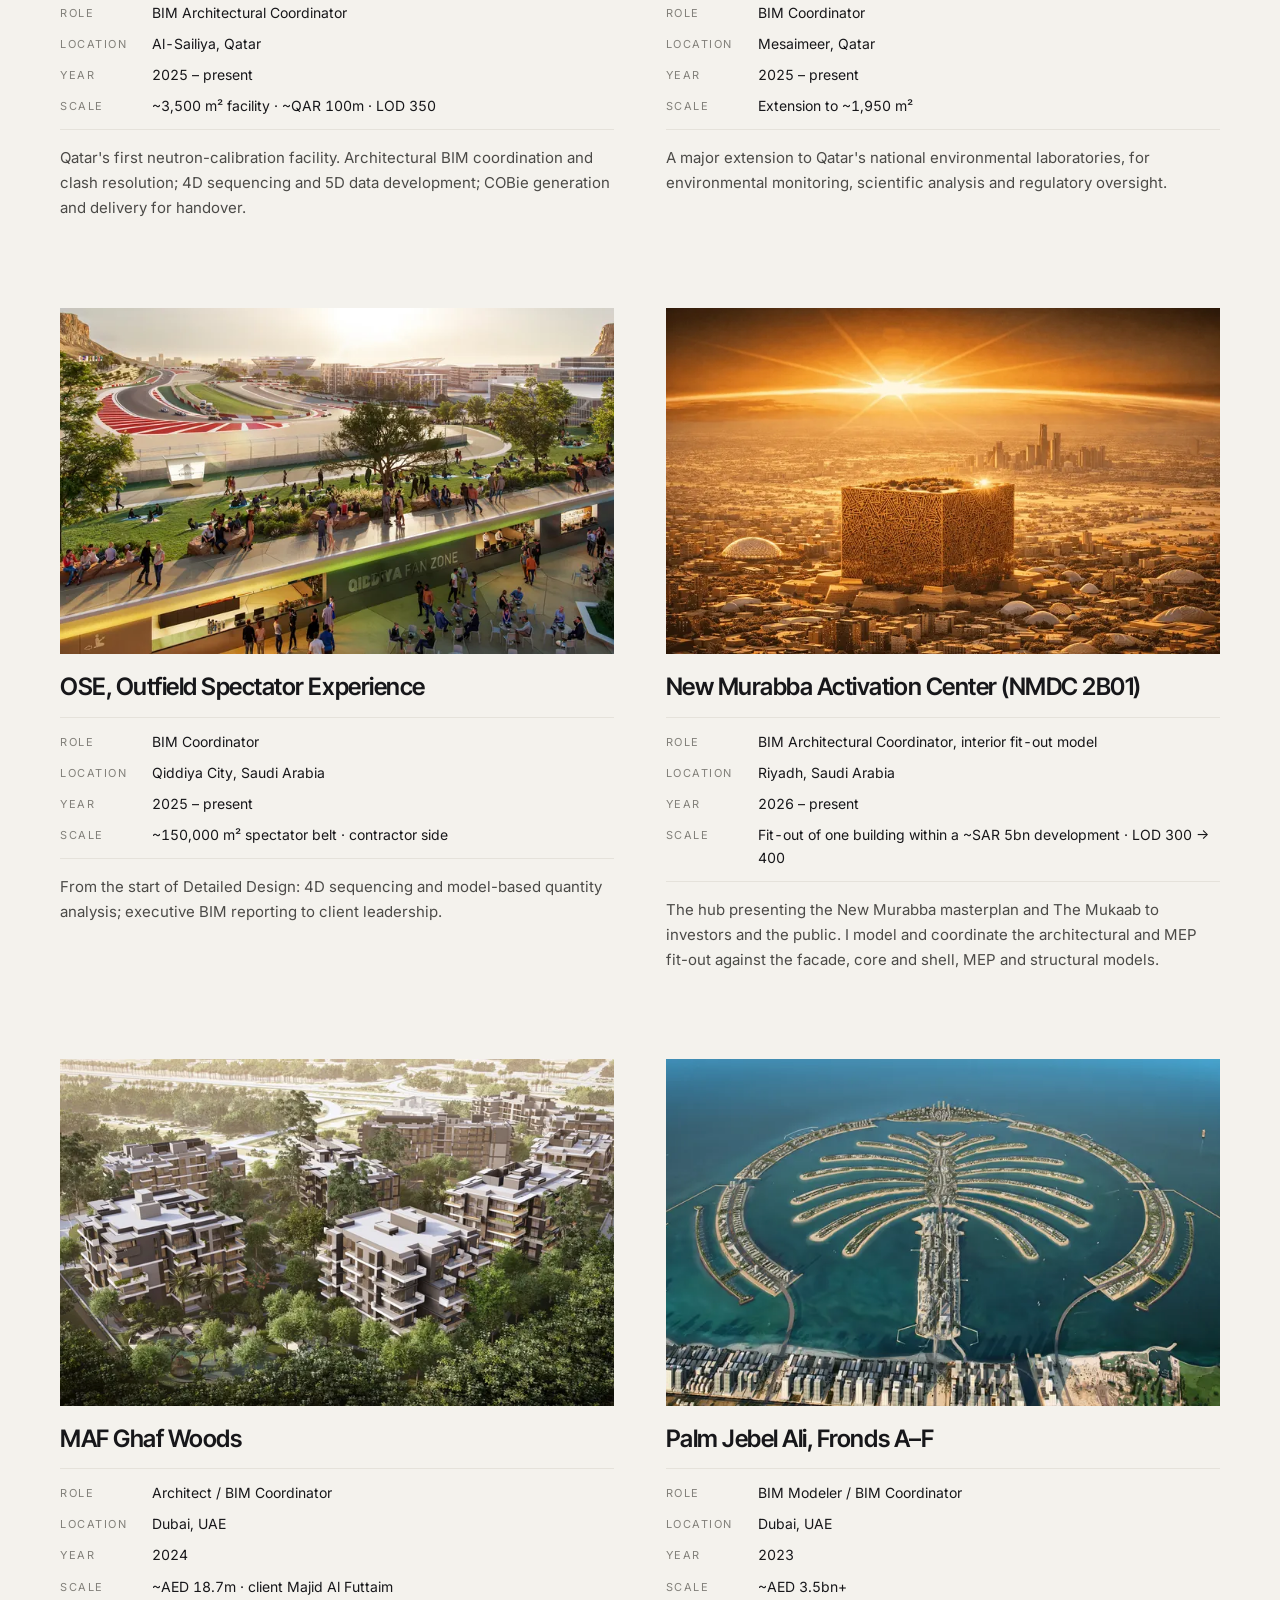
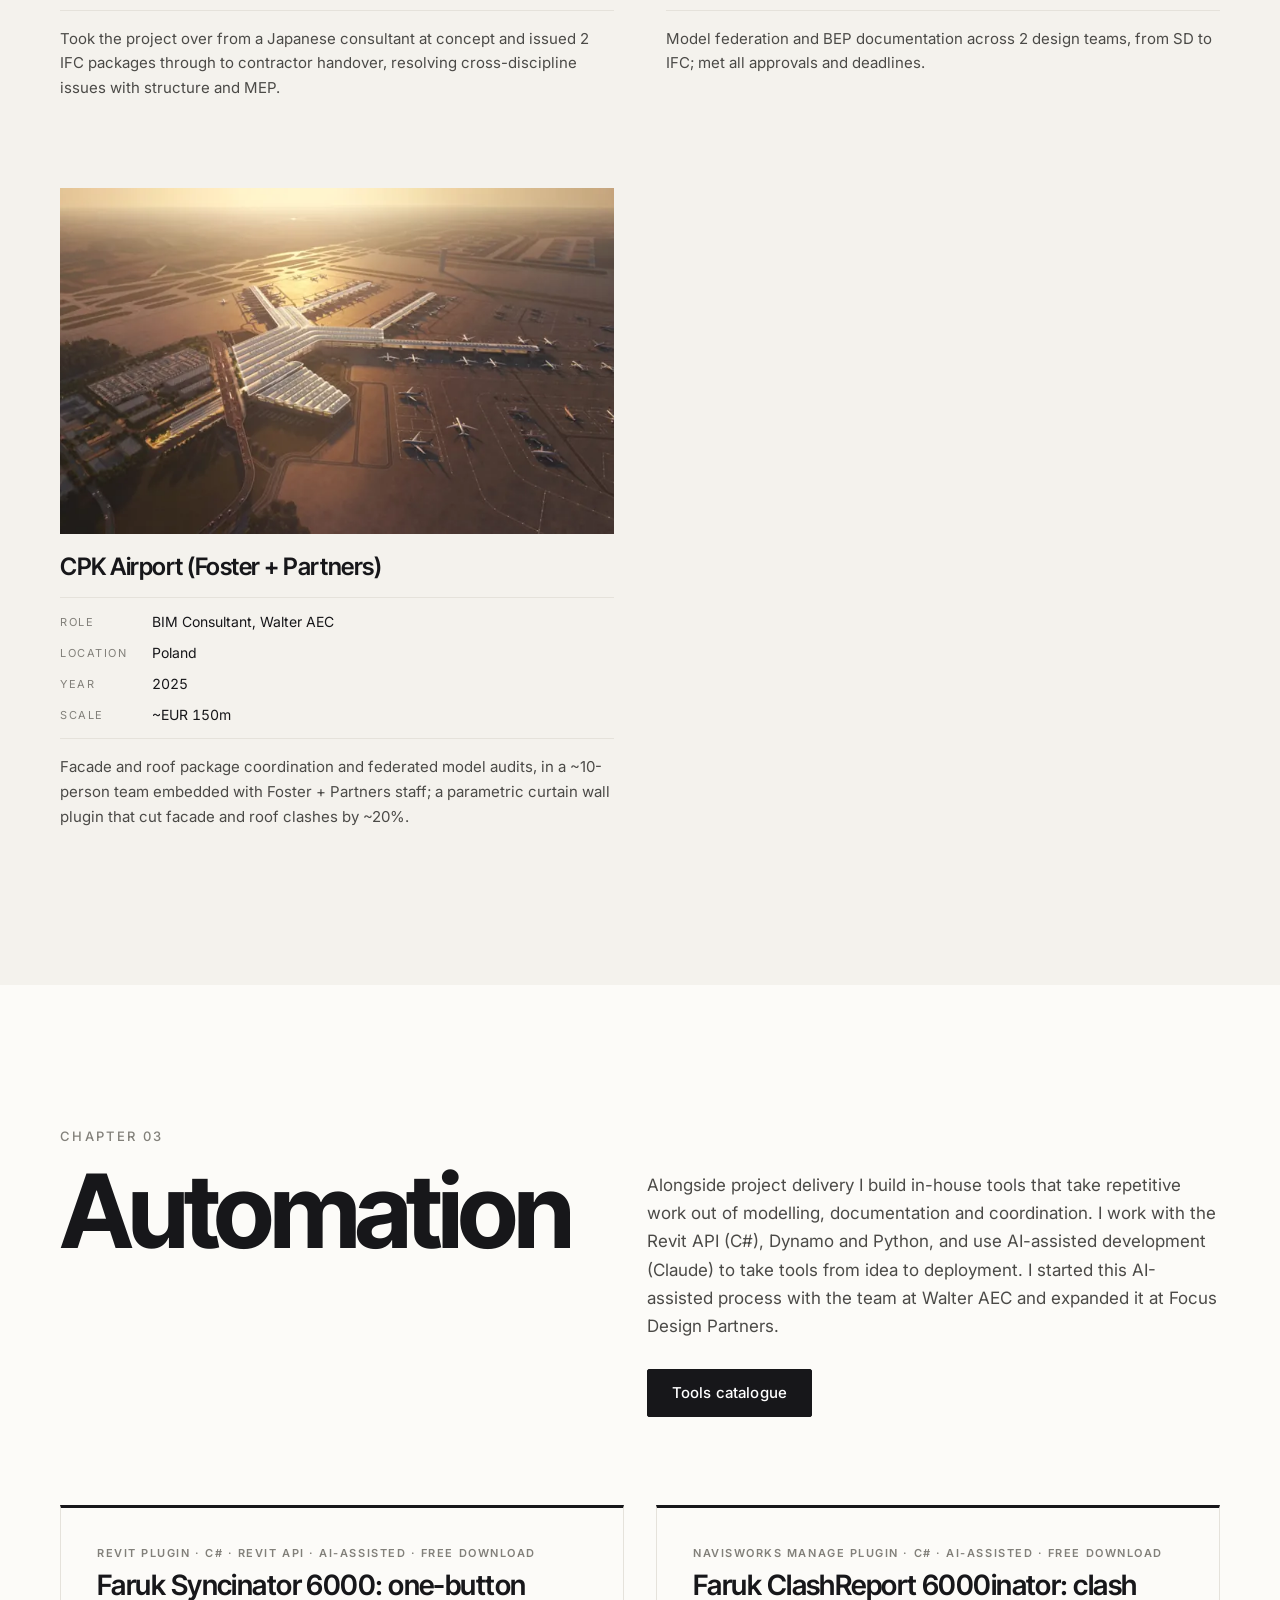
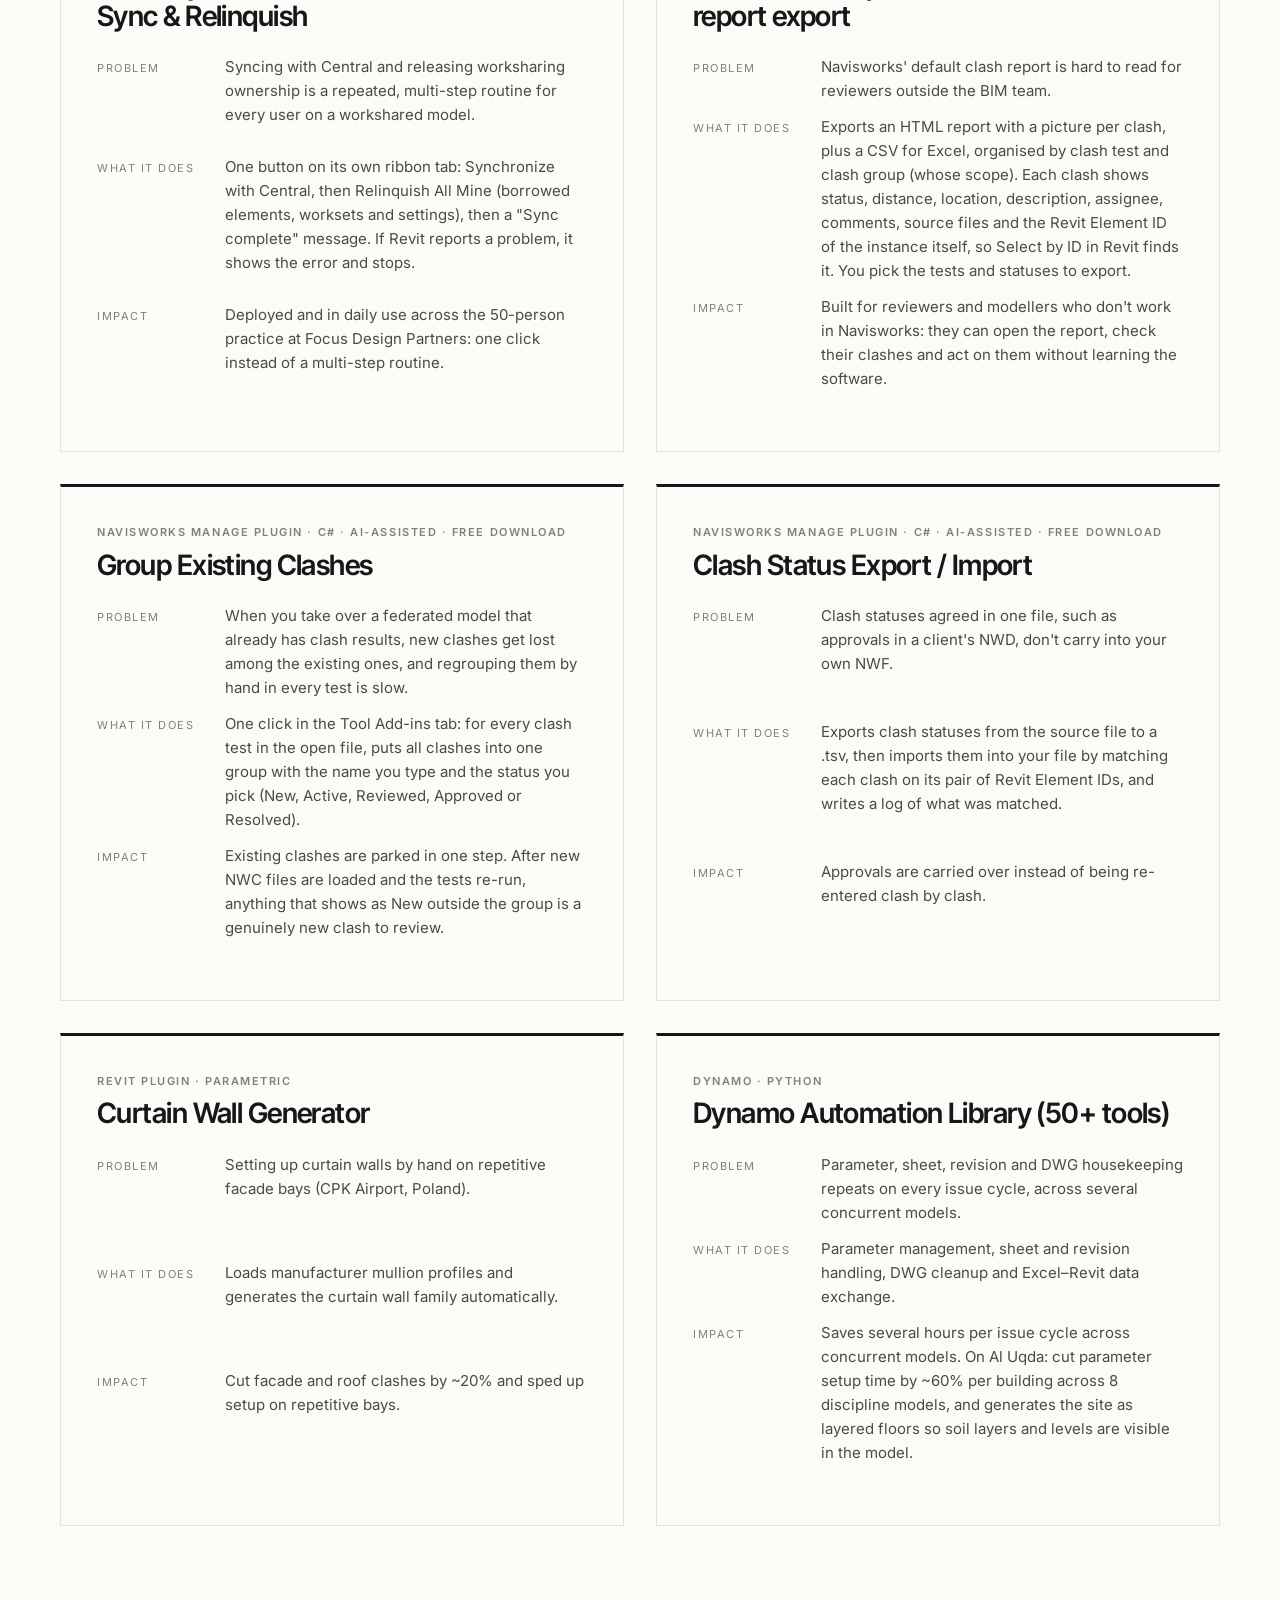
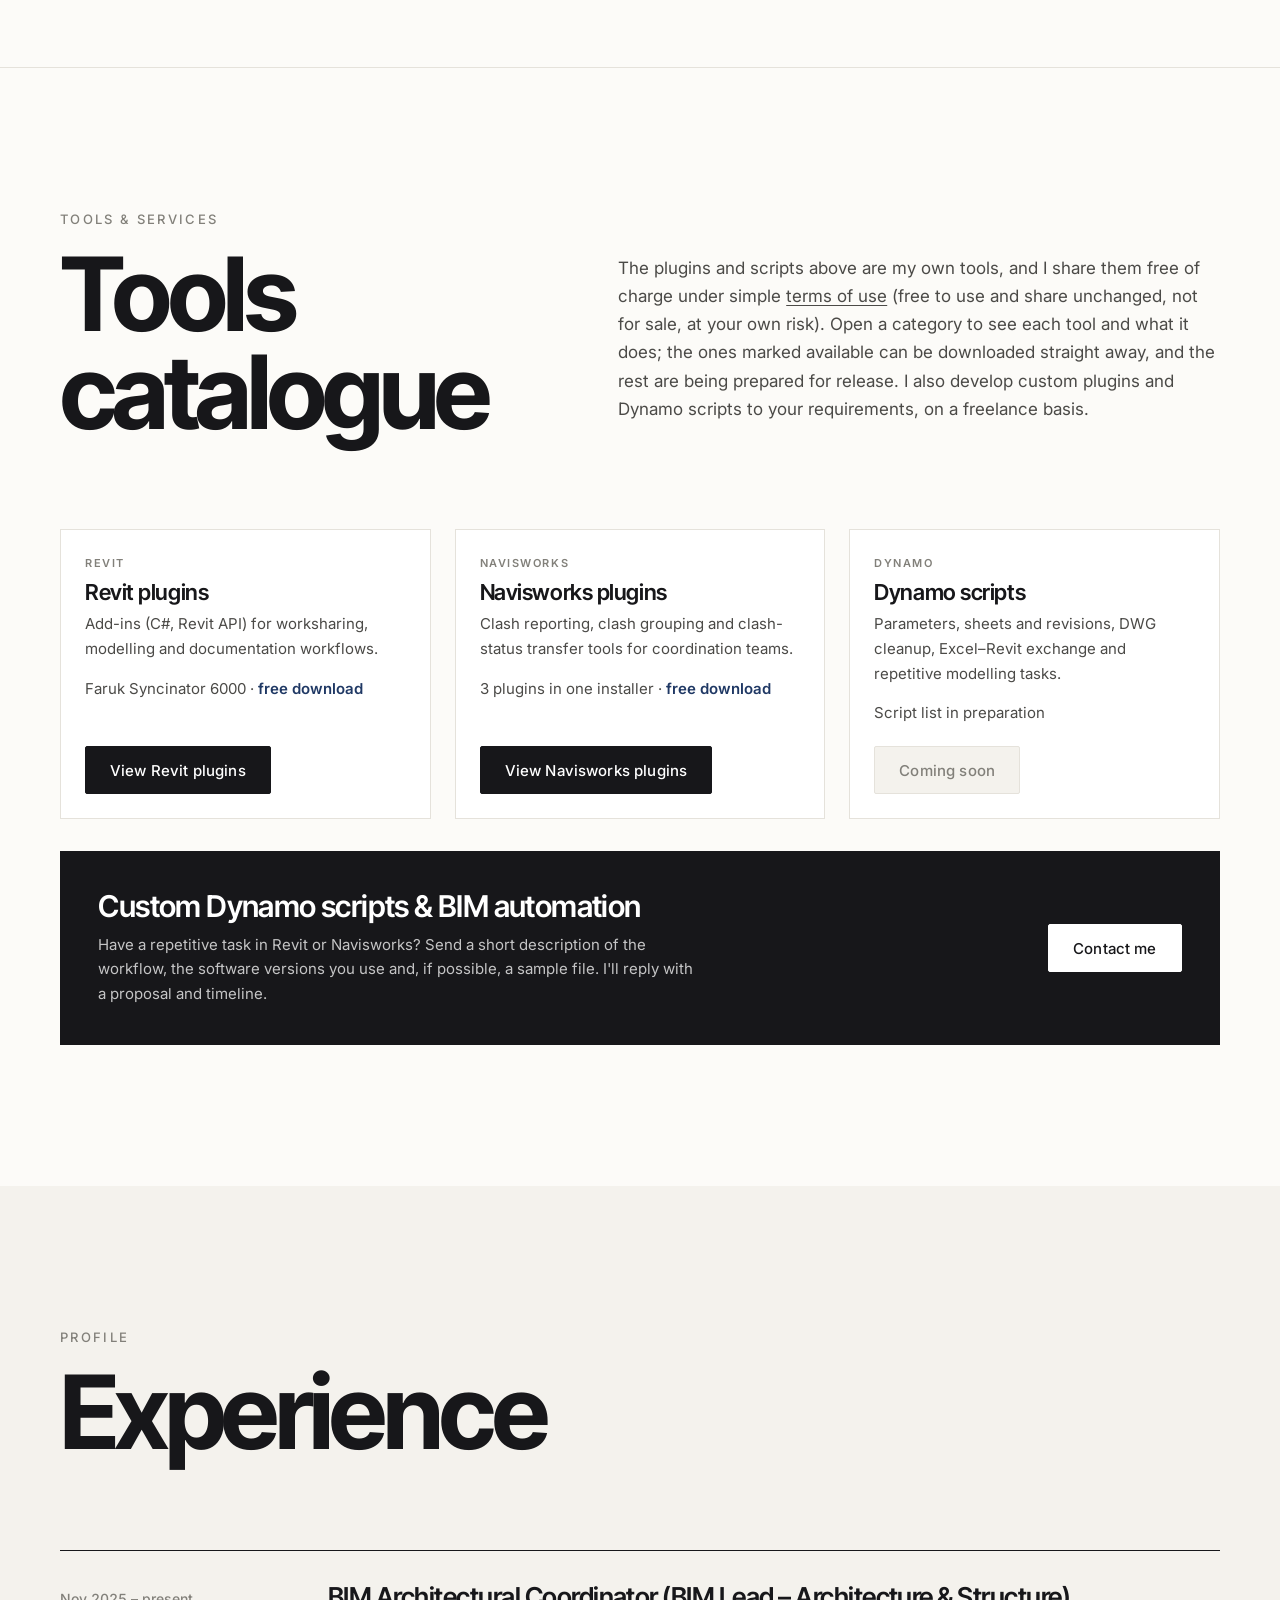
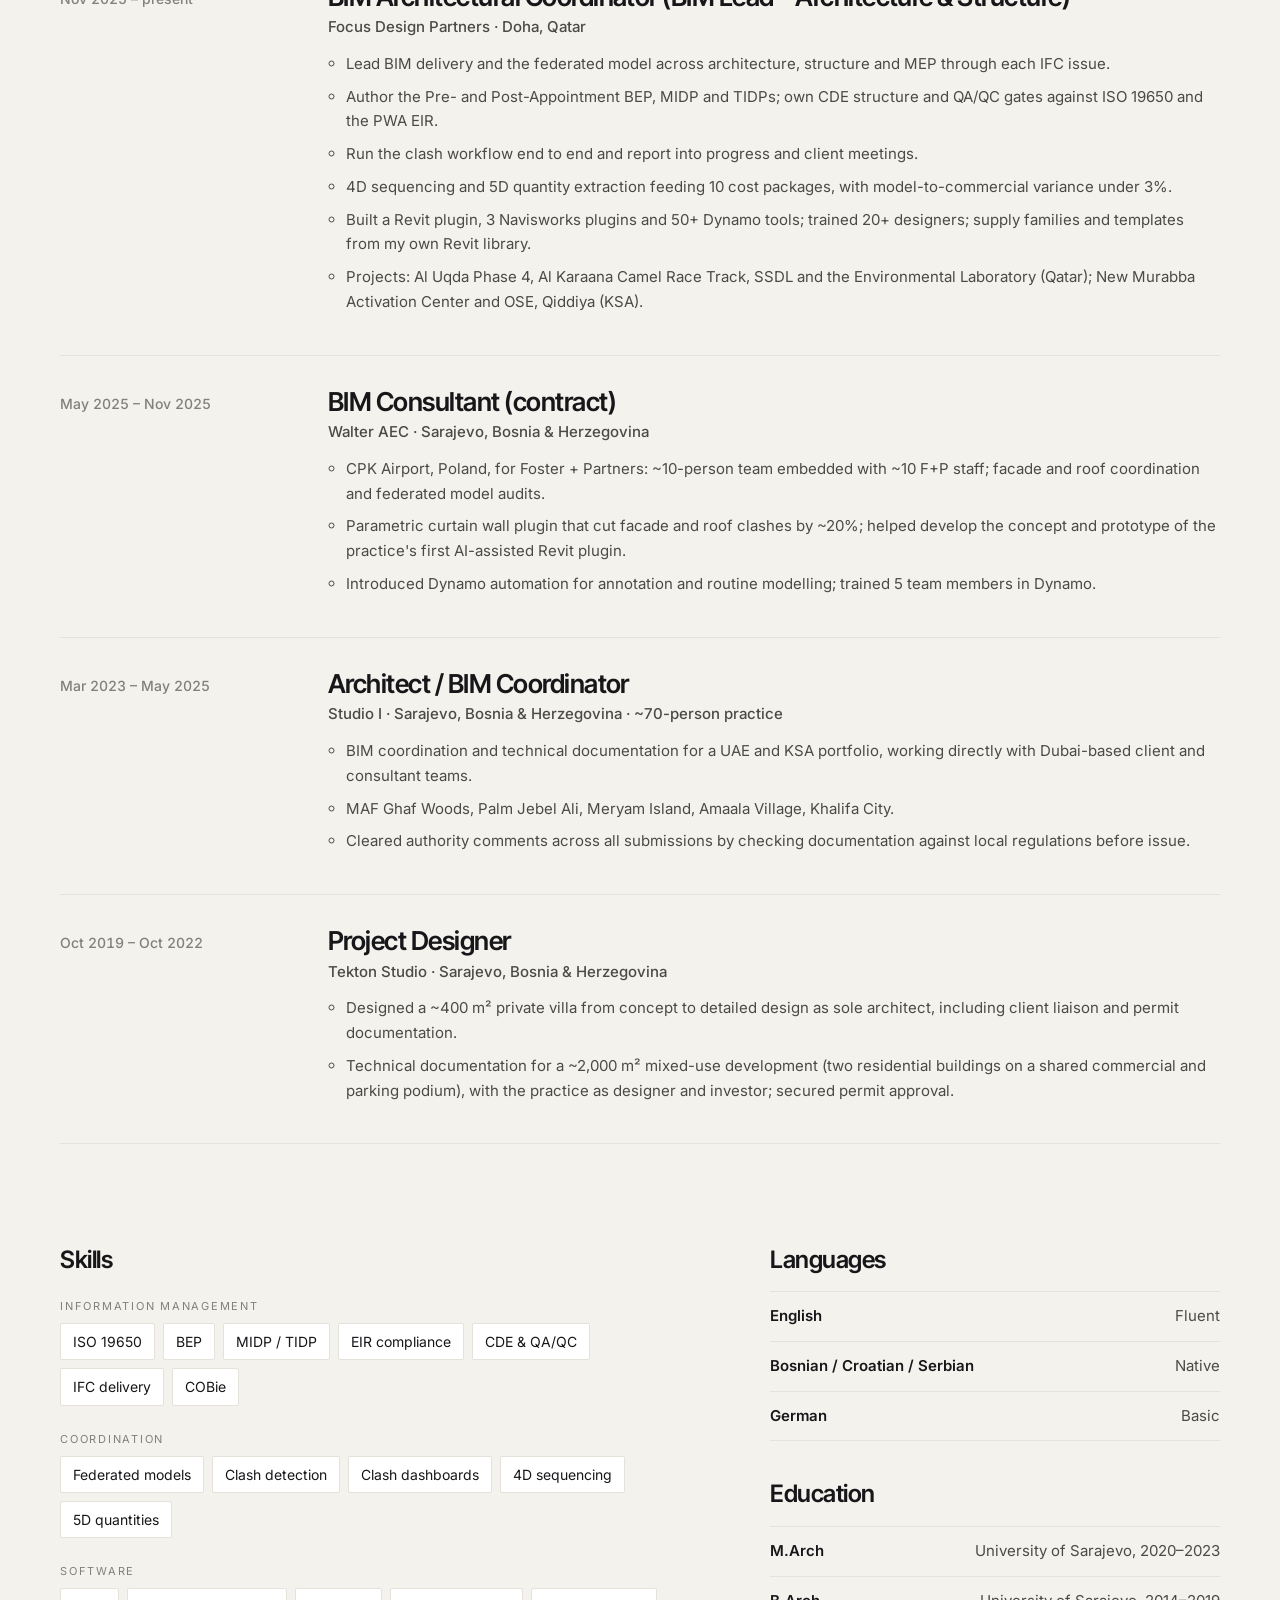
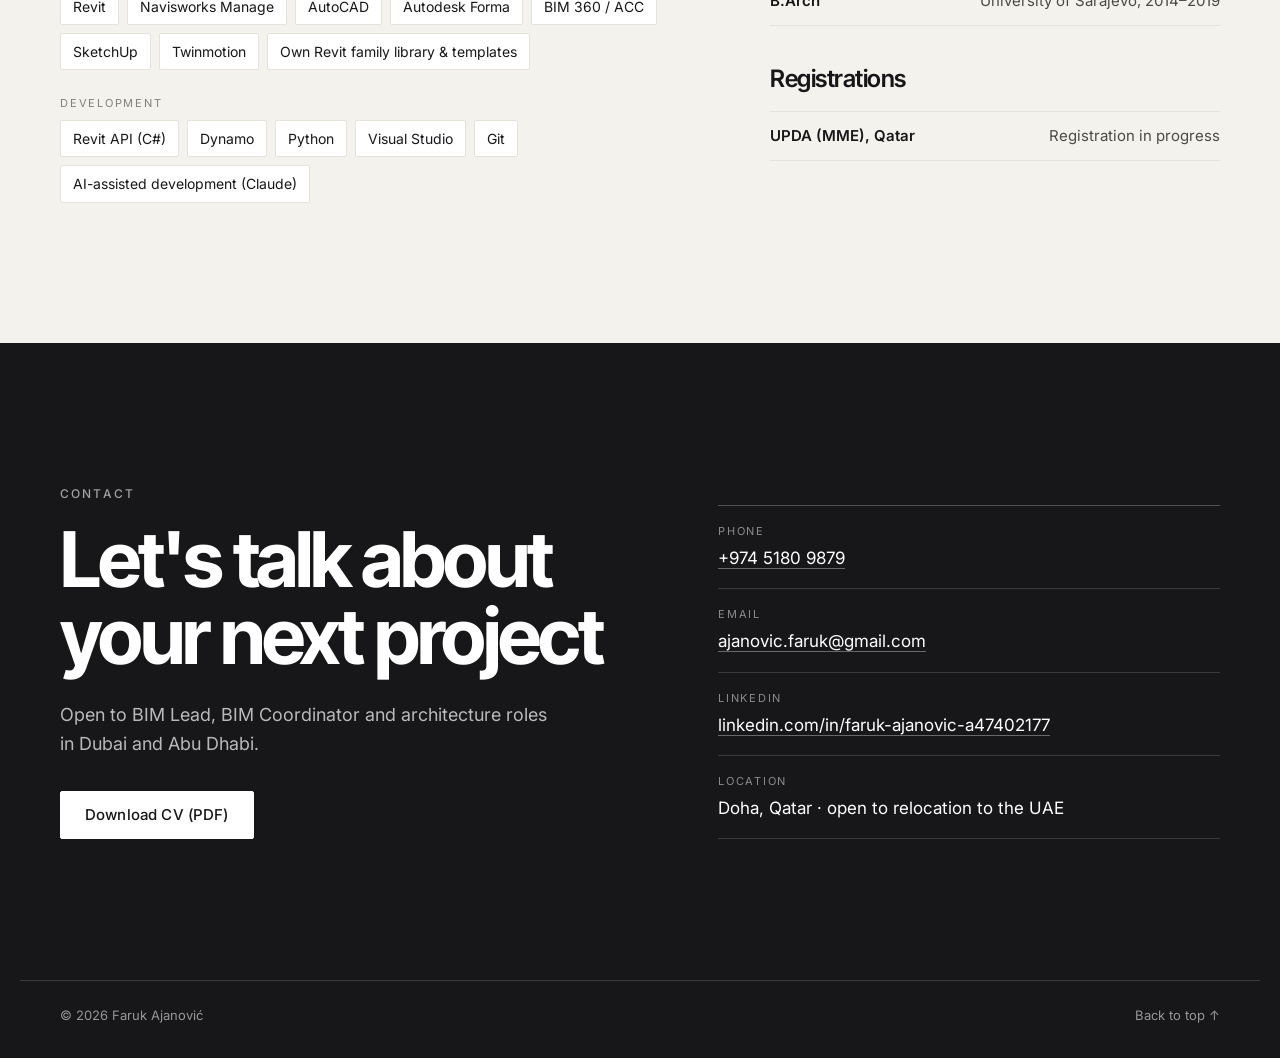
==== commit b66e52eb: "Design polish (unslop test): warm paper neutrals, accent used rarely, spacing on 4px grid, square ch" ====
--- a/index.html
+++ b/index.html
@@ -6,7 +6,7 @@
 <title>Faruk Ajanović | Architect, BIM Lead, Digital Delivery</title>
 <meta name="description" content="Faruk Ajanović: architect (M.Arch) and BIM Lead in Doha, Qatar. Architectural design, BIM coordination to ISO 19650, and Revit, Dynamo and Navisworks automation. Open to roles in Dubai and Abu Dhabi.">
 <meta name="author" content="Faruk Ajanović">
-<meta name="theme-color" content="#ffffff">
+<meta name="theme-color" content="#fcfbf8">
 <link rel="canonical" href="https://zobimaru91.github.io/">
 <link rel="icon" href="assets/img/favicon.svg" type="image/svg+xml">
 
@@ -25,7 +25,7 @@
 <link rel="preconnect" href="https://fonts.googleapis.com">
 <link rel="preconnect" href="https://fonts.gstatic.com" crossorigin>
 <link href="https://fonts.googleapis.com/css2?family=Inter:wght@400;500;600&family=Inter+Tight:wght@500;600;700&display=swap" rel="stylesheet">
-<link rel="stylesheet" href="assets/css/style.css?v=20261124-1">
+<link rel="stylesheet" href="assets/css/style.css?v=20261124-3">
 <link rel="preload" as="image" href="assets/img/uqda-1-1600.webp" imagesrcset="assets/img/uqda-1-800.webp 800w, assets/img/uqda-1-1600.webp 1600w" imagesizes="(min-width: 900px) 55vw, 100vw">
 
 <script type="application/ld+json">
@@ -526,7 +526,7 @@
   <div class="wrap contact__grid">
     <div class="reveal">
       <p class="kicker kicker--light">Contact</p>
-      <h2 id="contact-title">Let's talk about your next project.</h2>
+      <h2 id="contact-title">Let's talk about your next project</h2>
       <p class="contact__lead">Open to BIM Lead, BIM Coordinator and architecture roles in Dubai and Abu Dhabi.</p>
       <a class="btn btn--light" href="assets/cv/Faruk-Ajanovic-CV.pdf" download>Download CV (PDF)</a>
     </div>
@@ -591,8 +591,8 @@
   </div>
 </dialog>
 
-<script src="assets/js/tools.js?v=20261124-1" defer></script>
-<script src="assets/js/projects.js?v=20261124-1" defer></script>
-<script src="assets/js/main.js?v=20261124-1" defer></script>
+<script src="assets/js/tools.js?v=20261124-3" defer></script>
+<script src="assets/js/projects.js?v=20261124-3" defer></script>
+<script src="assets/js/main.js?v=20261124-3" defer></script>
 </body>
 </html>
--- a/assets/css/style.css
+++ b/assets/css/style.css
@@ -2,12 +2,15 @@
    Plain CSS, no build step. Colours and spacing live in :root. */
 
 :root {
-  --ink: #141416;
-  --ink-2: #4a4a50;
-  --ink-3: #85858c;
-  --line: #e4e4e7;
-  --paper: #ffffff;
-  --tint: #f5f5f3;
+  --ink: #17171a;
+  --ink-2: #4b4a47;
+  --ink-3: #82807a;
+  --line: #e5e2db;
+  --line-strong: #cdc9c0;
+  --paper: #fcfbf8;
+  --raised: #ffffff;
+  --tint: #f4f2ed;
+  --ink-hover: #34343a;
   --accent: #1f3864;
   --accent-ink: #ffffff;
   --ph-bg: #fff6d6;
@@ -62,13 +65,13 @@
 /* ---------- Buttons ---------- */
 .btn {
   display: inline-flex; align-items: center; justify-content: center; gap: 8px;
-  min-height: 48px; padding: 0 26px;
+  min-height: 48px; padding: 0 24px;
   background: var(--ink); color: #fff; border: 1px solid var(--ink);
   font: 500 15px/1 var(--font); text-decoration: none; letter-spacing: .01em;
   border-radius: var(--radius);
   transition: background .25s var(--ease), color .25s var(--ease), border-color .25s var(--ease);
 }
-.btn:hover { background: var(--accent); border-color: var(--accent); }
+.btn:hover { background: var(--ink-hover); border-color: var(--ink-hover); }
 .btn--ghost { background: transparent; color: var(--ink); }
 .btn--ghost:hover { background: var(--ink); color: #fff; border-color: var(--ink); }
 .btn--small { min-height: 38px; padding: 0 16px; font-size: 14px; }
@@ -78,7 +81,7 @@
 /* ---------- Nav ---------- */
 .nav {
   position: sticky; top: 0; z-index: 50;
-  background: rgba(255,255,255,.88);
+  background: rgba(252,251,248,.9);
   -webkit-backdrop-filter: saturate(160%) blur(12px); backdrop-filter: saturate(160%) blur(12px);
   border-bottom: 1px solid transparent; transition: border-color .3s;
 }
@@ -105,7 +108,7 @@
   .nav__links {
     position: absolute; top: 68px; left: 0; right: 0;
     flex-direction: column; align-items: stretch; gap: 0;
-    background: #fff; border-bottom: 1px solid var(--line);
+    background: var(--paper); border-bottom: 1px solid var(--line);
     padding: 8px var(--gutter) 20px;
     display: none;
   }
@@ -119,11 +122,11 @@
 .hero { padding: clamp(40px, 7vw, 96px) 0 0; }
 .hero__grid { display: grid; grid-template-columns: 1fr; gap: 40px; align-items: end; }
 .hero__name { font-size: clamp(54px, 9.5vw, 132px); font-weight: 700; letter-spacing: -.045em; line-height: .92; }
-.hero__role { font: 500 clamp(17px, 1.8vw, 21px)/1.4 var(--font-display); margin: 26px 0 18px; }
+.hero__role { font: 500 clamp(17px, 1.8vw, 21px)/1.4 var(--font-display); margin: 24px 0 16px; }
 .hero__role span { color: var(--ink-3); margin: 0 6px; }
 .hero__lead { font-size: clamp(18px, 1.7vw, 21px); color: var(--ink-2); max-width: 30em; line-height: 1.5; }
 .hero__cta { display: flex; flex-wrap: wrap; gap: 12px; margin: 32px 0 32px; }
-.hero__meta { list-style: none; display: flex; flex-wrap: wrap; gap: 6px 22px; font-size: 14px; color: var(--ink-3); }
+.hero__meta { list-style: none; display: flex; flex-wrap: wrap; gap: 8px 24px; font-size: 14px; color: var(--ink-3); }
 .hero__meta li::before { content: "— "; }
 .hero__media { margin: 0; }
 /* Hero slideshow: slides enter from the right and leave to the left */
@@ -143,9 +146,9 @@
 }
 
 /* Quick links under the hero: jump straight to a section */
-.quick { display: flex; flex-wrap: wrap; gap: 10px; margin-top: clamp(36px, 5vw, 64px); }
+.quick { display: flex; flex-wrap: wrap; gap: 8px; margin-top: clamp(36px, 5vw, 64px); }
 .quick a {
-  display: inline-flex; align-items: center; gap: 10px; min-height: 44px; padding: 0 18px;
+  display: inline-flex; align-items: center; gap: 12px; min-height: 44px; padding: 0 16px;
   border: 1px solid var(--line); color: var(--ink); font: 500 15px/1 var(--font-display);
   text-decoration: none; transition: border-color .2s, background .2s, color .2s;
 }
@@ -158,8 +161,8 @@
   list-style: none; display: grid; grid-template-columns: repeat(2, 1fr);
   border-top: 1px solid var(--ink); margin-top: clamp(56px, 8vw, 104px);
 }
-.stats li { padding: 22px 16px 22px 0; border-bottom: 1px solid var(--line); }
-.stats strong { display: block; font: 600 clamp(34px, 4vw, 52px)/1 var(--font-display); letter-spacing: -.03em; margin-bottom: 10px; }
+.stats li { padding: 24px 16px 24px 0; border-bottom: 1px solid var(--line); }
+.stats strong { display: block; font: 600 clamp(34px, 4vw, 52px)/1 var(--font-display); letter-spacing: -.03em; margin-bottom: 8px; font-variant-numeric: tabular-nums; }
 .stats span { font-size: 14px; color: var(--ink-2); line-height: 1.4; display: block; }
 @media (min-width: 900px) {
   .stats { grid-template-columns: repeat(5, 1fr); }
@@ -170,7 +173,7 @@
 .chapter { padding: var(--space) 0; }
 .chapter--tint { background: var(--tint); }
 .chapter__head { display: grid; grid-template-columns: 1fr; gap: 0 clamp(32px, 6vw, 96px); margin-bottom: clamp(48px, 7vw, 88px); }
-.chapter__no { font-size: 13px; font-weight: 500; letter-spacing: .18em; text-transform: uppercase; color: var(--accent); margin-bottom: 14px; }
+.chapter__no { font-size: 13px; font-weight: 500; letter-spacing: .18em; text-transform: uppercase; color: var(--ink-3); margin-bottom: 16px; }
 .chapter__head h2 { font-size: clamp(48px, 8vw, 112px); font-weight: 700; letter-spacing: -.045em; line-height: .95; margin-bottom: 28px; }
 .chapter__intro { max-width: 40em; color: var(--ink-2); }
 .chapter__intro .pull {
@@ -178,24 +181,25 @@
   margin-bottom: 1.1em;
 }
 @media (min-width: 1000px) {
-  .chapter__head { grid-template-columns: 1fr 1.25fr; align-items: end; }
+  .chapter__head { grid-template-columns: 1fr 1.25fr; align-items: start; }
+  .chapter__intro { padding-top: 8px; }
   .chapter__no { grid-column: 1 / -1; }
   .chapter__head h2 { margin-bottom: 0; }
 }
 .subhead { font-size: clamp(26px, 3vw, 36px); margin: clamp(64px, 8vw, 104px) 0 32px; }
 
 /* meta lists (role / location / year) */
-.meta { display: grid; grid-template-columns: 82px 1fr; gap: 6px 12px; font-size: 14px; margin: 14px 0 16px; padding: 14px 0; border-top: 1px solid var(--line); border-bottom: 1px solid var(--line); }
+.meta { display: grid; grid-template-columns: 80px 1fr; gap: 8px 12px; font-size: 14px; margin: 16px 0; padding: 12px 0; border-top: 1px solid var(--line); border-bottom: 1px solid var(--line); }
 .meta dt { color: var(--ink-3); font-size: 11px; letter-spacing: .14em; text-transform: uppercase; padding-top: 3px; }
-.meta dd { margin: 0; }
+.meta dd { margin: 0; font-variant-numeric: tabular-nums; }
 
 /* ---------- Design cards ---------- */
 .cards { display: grid; grid-template-columns: 1fr; gap: clamp(40px, 5vw, 56px) clamp(24px, 3vw, 40px); }
 @media (min-width: 640px) { .cards { grid-template-columns: repeat(2, 1fr); } }
 @media (min-width: 1000px) { .cards { grid-template-columns: repeat(3, 1fr); } }
 .card__img { overflow: hidden; background: var(--tint); aspect-ratio: 4 / 3; }
-.card__img img { width: 100%; height: 100%; object-fit: cover; transition: transform 1.2s var(--ease); }
-.card:hover .card__img img { transform: scale(1.04); }
+.card__img img { width: 100%; height: 100%; object-fit: cover; transition: opacity .3s var(--ease); }
+.card:hover .card__img img { opacity: .92; }
 .card__body { padding-top: 20px; }
 .card h3 { font-size: 22px; }
 .card p { font-size: 15px; color: var(--ink-2); line-height: 1.6; }
@@ -225,10 +229,10 @@
 /* ---------- Coordination ---------- */
 .themes { display: grid; grid-template-columns: 1fr; border-top: 1px solid var(--ink); }
 .theme { padding: 32px 0; border-bottom: 1px solid var(--line); }
-.theme h3 { font-size: 24px; margin-bottom: 16px; display: flex; gap: 14px; align-items: baseline; }
-.theme h3 span { font-size: 13px; color: var(--accent); font-family: var(--font); font-weight: 600; letter-spacing: .1em; }
+.theme h3 { font-size: 24px; margin-bottom: 16px; display: flex; gap: 12px; align-items: baseline; }
+.theme h3 span { font-size: 13px; color: var(--ink-3); font-family: var(--font); font-weight: 600; letter-spacing: .1em; }
 .theme p { font-size: 15px; color: var(--ink-2); }
-.theme__eg { font-size: 14px !important; color: var(--ink) !important; border-left: 2px solid var(--accent); padding-left: 14px; margin: 0; }
+.theme__eg { font-size: 14px !important; color: var(--ink) !important; border-left: 2px solid var(--line-strong); padding-left: 12px; margin: 0; }
 @media (min-width: 760px) {
   .themes { grid-template-columns: repeat(2, 1fr); column-gap: 48px; }
 }
@@ -239,10 +243,10 @@
 
 .projects { display: grid; grid-template-columns: 1fr; gap: clamp(48px, 6vw, 72px) clamp(24px, 4vw, 56px); }
 @media (min-width: 900px) { .projects { grid-template-columns: repeat(2, 1fr); } }
-.project__img { overflow: hidden; aspect-ratio: 16 / 10; background: #e9e9e6; }
-.project__img img { width: 100%; height: 100%; object-fit: cover; transition: transform 1.2s var(--ease); }
-.project:hover .project__img img { transform: scale(1.04); }
-.project__body { padding-top: 22px; }
+.project__img { overflow: hidden; aspect-ratio: 16 / 10; background: var(--line); }
+.project__img img { width: 100%; height: 100%; object-fit: cover; transition: opacity .3s var(--ease); }
+.project:hover .project__img img { opacity: .92; }
+.project__body { padding-top: 20px; }
 .project h4 { font-size: 24px; }
 .project p { font-size: 15px; color: var(--ink-2); }
 
@@ -253,16 +257,15 @@
   display: flex; flex-direction: column;
   border: 1px solid var(--line); border-top: 3px solid var(--ink);
   padding: clamp(22px, 3vw, 36px);
-  transition: border-color .3s var(--ease), transform .3s var(--ease);
-}
-.tool:hover { border-top-color: var(--accent); }
-.tool__tag { font-size: 11px; letter-spacing: .14em; text-transform: uppercase; color: var(--accent); font-weight: 600; margin-bottom: 10px; }
-.tool h3 { font-size: clamp(22px, 2.2vw, 28px); margin-bottom: 22px; }
+  transition: border-color .3s var(--ease);
+}
+.tool__tag { font-size: 11px; letter-spacing: .14em; text-transform: uppercase; color: var(--ink-3); font-weight: 600; margin-bottom: 8px; }
+.tool h3 { font-size: clamp(22px, 2.2vw, 28px); margin-bottom: 24px; }
 .tool__spec { display: grid; grid-template-columns: 1fr; gap: 4px; margin-bottom: 24px; flex: 1; }
 .tool__spec dt { font-size: 11px; letter-spacing: .14em; text-transform: uppercase; color: var(--ink-3); margin-top: 12px; }
 .tool__spec dd { margin: 0; font-size: 15px; color: var(--ink-2); line-height: 1.6; }
 @media (min-width: 560px) {
-  .tool__spec { grid-template-columns: 110px 1fr; gap: 14px 18px; }
+  .tool__spec { grid-template-columns: 112px 1fr; gap: 12px 16px; }
   .tool__spec dt { margin-top: 4px; }
 }
 .tool .media-slot { min-height: 160px; }
@@ -275,12 +278,12 @@
   color: #6b5600; background: var(--ph-bg); border: 1px dashed var(--ph-line); padding: 3px 8px; margin-left: 4px; vertical-align: 2px;
 }
 .dl-group + .dl-group { margin-top: clamp(48px, 6vw, 72px); }
-.dl-group__title { font-size: clamp(24px, 2.6vw, 32px); padding-bottom: 18px; margin-bottom: 24px; border-bottom: 1px solid var(--ink); }
+.dl-group__title { font-size: clamp(24px, 2.6vw, 32px); padding-bottom: 16px; margin-bottom: 24px; border-bottom: 1px solid var(--ink); }
 .dl-grid { display: grid; grid-template-columns: 1fr; gap: 24px; }
 @media (min-width: 640px) { .dl-grid { grid-template-columns: repeat(2, 1fr); } }
 @media (min-width: 1000px) { .dl-grid { grid-template-columns: repeat(3, 1fr); } }
-.dl-card { display: flex; flex-direction: column; align-items: flex-start; border: 1px solid var(--line); padding: 26px; }
-.dl-card h4 { font-size: 22px; margin-bottom: 10px; }
+.dl-card { display: flex; flex-direction: column; align-items: flex-start; border: 1px solid var(--line); background: var(--raised); padding: 24px; }
+.dl-card h4 { font-size: 22px; margin-bottom: 8px; }
 .dl-card > p:not(.tool__tag) { font-size: 15px; color: var(--ink-2); }
 .dl-meta { display: grid; grid-template-columns: 80px 1fr; gap: 6px 12px; font-size: 14px; width: 100%; margin: 4px 0 22px; padding: 12px 0; border-top: 1px solid var(--line); border-bottom: 1px solid var(--line); }
 .dl-meta dt { color: var(--ink-3); font-size: 11px; letter-spacing: .14em; text-transform: uppercase; padding-top: 3px; }
@@ -301,21 +304,21 @@
 
 /* ---------- Experience ---------- */
 .timeline { list-style: none; border-top: 1px solid var(--ink); }
-.timeline > li { display: grid; grid-template-columns: 1fr; gap: 6px 48px; padding: 32px 0; border-bottom: 1px solid var(--line); }
+.timeline > li { display: grid; grid-template-columns: 1fr; gap: 8px 48px; padding: 32px 0; border-bottom: 1px solid var(--line); }
 @media (min-width: 800px) { .timeline > li { grid-template-columns: 220px 1fr; } }
-.timeline__date { font-size: 14px; color: var(--ink-3); font-weight: 500; margin: 4px 0 0; }
+.timeline__date { font-size: 14px; color: var(--ink-3); font-weight: 500; margin: 4px 0 0; font-variant-numeric: tabular-nums; }
 .timeline h3 { font-size: clamp(21px, 2.2vw, 26px); }
-.timeline__org { color: var(--accent); font-size: 15px; font-weight: 500; margin: 6px 0 14px; }
+.timeline__org { color: var(--ink-2); font-size: 15px; font-weight: 500; margin: 4px 0 12px; }
 .timeline ul { padding-left: 18px; }
-.timeline ul li { font-size: 15px; color: var(--ink-2); margin-bottom: 6px; }
+.timeline ul li { font-size: 15px; color: var(--ink-2); margin-bottom: 8px; }
 
 .facts { display: grid; grid-template-columns: 1fr; gap: 48px; margin-top: clamp(64px, 8vw, 104px); }
 @media (min-width: 900px) { .facts { grid-template-columns: 1.4fr 1fr; gap: 80px; } }
 .facts h3 { font-size: 24px; margin: 0 0 18px; }
 .facts__col h3:not(:first-child) { margin-top: 40px; }
-.facts__label { font-size: 11px; letter-spacing: .16em; text-transform: uppercase; color: var(--ink-3); margin: 22px 0 10px; }
+.facts__label { font-size: 11px; letter-spacing: .16em; text-transform: uppercase; color: var(--ink-3); margin: 24px 0 8px; }
 .chips { list-style: none; display: flex; flex-wrap: wrap; gap: 8px; }
-.chips li { font-size: 14px; padding: 7px 13px; background: #fff; border: 1px solid var(--line); border-radius: 100px; }
+.chips li { font-size: 14px; padding: 6px 12px; background: var(--raised); border: 1px solid var(--line); border-radius: var(--radius); }
 .plain { list-style: none; border-top: 1px solid var(--line); }
 .plain li { display: flex; flex-wrap: wrap; justify-content: space-between; gap: 4px 16px; padding: 12px 0; border-bottom: 1px solid var(--line); font-size: 15px; color: var(--ink-2); }
 .plain strong { color: var(--ink); font-weight: 600; }
@@ -327,8 +330,8 @@
 .contact h2 { font-size: clamp(40px, 6vw, 80px); font-weight: 700; letter-spacing: -.04em; line-height: 1; margin-bottom: 24px; }
 .contact__lead { color: rgba(255,255,255,.7); font-size: 18px; margin-bottom: 32px; max-width: 28em; }
 .contact__list { border-top: 1px solid rgba(255,255,255,.25); }
-.contact__list dt { font-size: 11px; letter-spacing: .16em; text-transform: uppercase; color: rgba(255,255,255,.5); padding-top: 18px; }
-.contact__list dd { margin: 4px 0 0; padding-bottom: 18px; border-bottom: 1px solid rgba(255,255,255,.15); font-size: 17px; overflow-wrap: anywhere; }
+.contact__list dt { font-size: 11px; letter-spacing: .16em; text-transform: uppercase; color: rgba(255,255,255,.5); padding-top: 16px; }
+.contact__list dd { margin: 4px 0 0; padding-bottom: 16px; border-bottom: 1px solid rgba(255,255,255,.15); font-size: 17px; overflow-wrap: anywhere; }
 .contact__list a { text-decoration: none; border-bottom: 1px solid rgba(255,255,255,.35); }
 .contact__list a:hover { border-color: #fff; }
 .footer { display: flex; justify-content: space-between; gap: 16px; padding-top: 24px; padding-bottom: 32px; border-top: 1px solid rgba(255,255,255,.15); font-size: 13px; color: rgba(255,255,255,.55); }
@@ -345,7 +348,7 @@
   display: flex; align-items: flex-end; justify-content: flex-start;
 }
 .view-btn span {
-  margin: 0 0 16px 16px; padding: 9px 14px; background: #fff; color: var(--ink);
+  margin: 0 0 16px 16px; padding: 8px 12px; background: var(--paper); color: var(--ink);
   font: 500 13px/1 var(--font); letter-spacing: .04em;
   transform: translateY(8px); transition: transform .35s var(--ease);
 }
@@ -361,7 +364,7 @@
 /* ---------- Project pop-up ---------- */
 html.modal-open { overflow: hidden; }
 .pm {
-  padding: 0; border: 0; margin: auto; background: #fff; color: var(--ink);
+  padding: 0; border: 0; margin: auto; background: var(--paper); color: var(--ink);
   width: min(1320px, calc(100vw - 48px)); height: min(860px, calc(100vh - 48px));
   max-width: none; max-height: none; overflow: hidden;
 }
@@ -375,7 +378,7 @@
 .pm__img.is-loading { opacity: .35; }
 .pm__nav {
   position: absolute; top: 50%; transform: translateY(-50%);
-  width: 48px; height: 48px; border: 0; border-radius: 50%;
+  width: 48px; height: 48px; border: 0; border-radius: var(--radius);
   background: rgba(255,255,255,.92); color: var(--ink); font: 400 30px/1 var(--font); cursor: pointer;
   display: flex; align-items: center; justify-content: center; padding-bottom: 4px;
   transition: background .2s;
@@ -384,7 +387,7 @@
 .pm__nav--prev { left: 16px; } .pm__nav--next { right: 16px; }
 .pm__nav[hidden] { display: none; }
 .pm__count { position: absolute; left: 16px; bottom: 12px; margin: 0; font-size: 12px; letter-spacing: .12em; color: rgba(255,255,255,.75); }
-.pm__thumbs { display: flex; gap: 6px; padding: 8px; overflow-x: auto; background: #0f0f11; scrollbar-width: thin; }
+.pm__thumbs { display: flex; gap: 8px; padding: 8px; overflow-x: auto; background: #0f0f11; scrollbar-width: thin; }
 .pm__thumbs:empty { display: none; }
 .pm__thumbs button { flex: 0 0 auto; width: 84px; height: 56px; padding: 0; border: 2px solid transparent; background: #222; cursor: pointer; opacity: .55; transition: opacity .2s, border-color .2s; }
 .pm__thumbs button:hover { opacity: .9; }
@@ -399,9 +402,9 @@
 .pm__bullets li { font-size: 15px; color: var(--ink-2); margin-bottom: 8px; }
 .pm__more { margin-top: 20px; }
 .pm__close {
-  position: absolute; top: 14px; right: 14px; z-index: 2;
-  width: 42px; height: 42px; border: 1px solid var(--line); border-radius: 50%;
-  background: #fff; color: var(--ink); font-size: 16px; cursor: pointer;
+  position: absolute; top: 16px; right: 16px; z-index: 2;
+  width: 40px; height: 40px; border: 1px solid var(--line); border-radius: var(--radius);
+  background: var(--paper); color: var(--ink); font-size: 16px; cursor: pointer;
 }
 .pm__close:hover { background: var(--ink); color: #fff; border-color: var(--ink); }
 
@@ -435,7 +438,7 @@
 @media (prefers-reduced-motion: reduce) { .pm[open] { animation: none; } }
 
 /* ---------- Scroll reveal (only when JS is on) ---------- */
-.js .reveal { opacity: 0; transform: translateY(28px); transition: opacity .9s var(--ease), transform .9s var(--ease); }
+.js .reveal { opacity: 0; transform: translateY(12px); transition: opacity .6s var(--ease), transform .6s var(--ease); }
 .js .reveal.is-visible { opacity: 1; transform: none; }
 @media (prefers-reduced-motion: reduce) {
   html { scroll-behavior: auto; }
@@ -459,7 +462,7 @@
 .dl-card .dl-card__count strong { color: var(--accent); font-weight: 600; }
 
 .tm {
-  padding: 0; border: 0; margin: auto; background: #fff; color: var(--ink);
+  padding: 0; border: 0; margin: auto; background: var(--paper); color: var(--ink);
   width: min(820px, calc(100vw - 32px)); max-height: calc(100vh - 48px); max-width: none; overflow: hidden;
 }
 .tm::backdrop { background: rgba(14,14,16,.82); }
@@ -469,7 +472,7 @@
 .tm__title { font-size: clamp(26px, 3.4vw, 36px); margin: 6px 0 10px; }
 .tm__intro { color: var(--ink-2); font-size: 15px; margin: 0; }
 .tm__list { list-style: none; margin: 20px 0 0; padding: 0; border-top: 1px solid var(--ink); }
-.tm__item { padding: 22px 0; border-bottom: 1px solid var(--line); }
+.tm__item { padding: 24px 0; border-bottom: 1px solid var(--line); }
 .tm__item > p { font-size: 15px; color: var(--ink-2); margin: 8px 0 0; }
 .tm__item .tm__req { font-size: 13px; color: var(--ink-3); }
 .tm__item .tm__req strong { color: var(--ink-2); font-weight: 600; }
@@ -477,10 +480,10 @@
 .tm__row { display: flex; flex-wrap: wrap; align-items: baseline; justify-content: space-between; gap: 8px 16px; }
 .tm__row h3 { font-size: 20px; margin: 0; }
 .tm__ver { font: 500 13px var(--font); color: var(--ink-3); margin-left: 4px; }
-.tm__badge { font-size: 11px; letter-spacing: .14em; text-transform: uppercase; padding: 5px 10px; border: 1px solid var(--line); color: var(--ink-3); white-space: nowrap; }
+.tm__badge { font-size: 11px; letter-spacing: .14em; text-transform: uppercase; padding: 4px 8px; border: 1px solid var(--line); color: var(--ink-3); white-space: nowrap; }
 .tm__badge--ok { border-color: var(--accent); background: var(--accent); color: #fff; }
 .tm__dl { margin-top: 16px; }
-.tm__terms { margin-top: 20px; padding: 18px 20px; background: var(--tint); border-left: 3px solid var(--accent); }
+.tm__terms { margin-top: 20px; padding: 16px 20px; background: var(--tint); border-left: 3px solid var(--line-strong); }
 .tm__terms[hidden] { display: none; }
 .tm__terms.is-nudged { animation: tm-nudge .5s var(--ease); }
 @keyframes tm-nudge { 0%,100% { transform: none; } 25% { transform: translateX(-6px); } 75% { transform: translateX(6px); } }
@@ -503,8 +506,11 @@
 .tm__terms-title { font: 600 15px var(--font-display); margin: 0 0 8px; }
 .tm__terms-list { margin: 0 0 14px; padding-left: 18px; font-size: 14px; color: var(--ink-2); line-height: 1.5; }
 .tm__terms-list li { margin-bottom: 4px; }
-.terms__summary { background: var(--tint); border-left: 3px solid var(--accent); padding: 20px 24px; margin-bottom: 16px; }
+.terms__summary { background: var(--tint); border-left: 3px solid var(--line-strong); padding: 20px 24px; margin-bottom: 16px; }
 .terms__summary h2 { margin-top: 0; }
 .terms__summary li { margin-bottom: 6px; }
 .tm__item.is-included { padding-left: 20px; border-left: 2px solid var(--line); }
 .tm__img { display: block; width: 100%; max-width: 560px; height: auto; margin-top: 14px; border: 1px solid var(--line); }
+.tm__steps-title { font: 600 14px var(--font-display); margin: 14px 0 6px; color: var(--ink); }
+.tm__steps { margin: 0; padding-left: 20px; font-size: 14px; color: var(--ink-2); line-height: 1.55; }
+.tm__steps li { margin-bottom: 4px; }
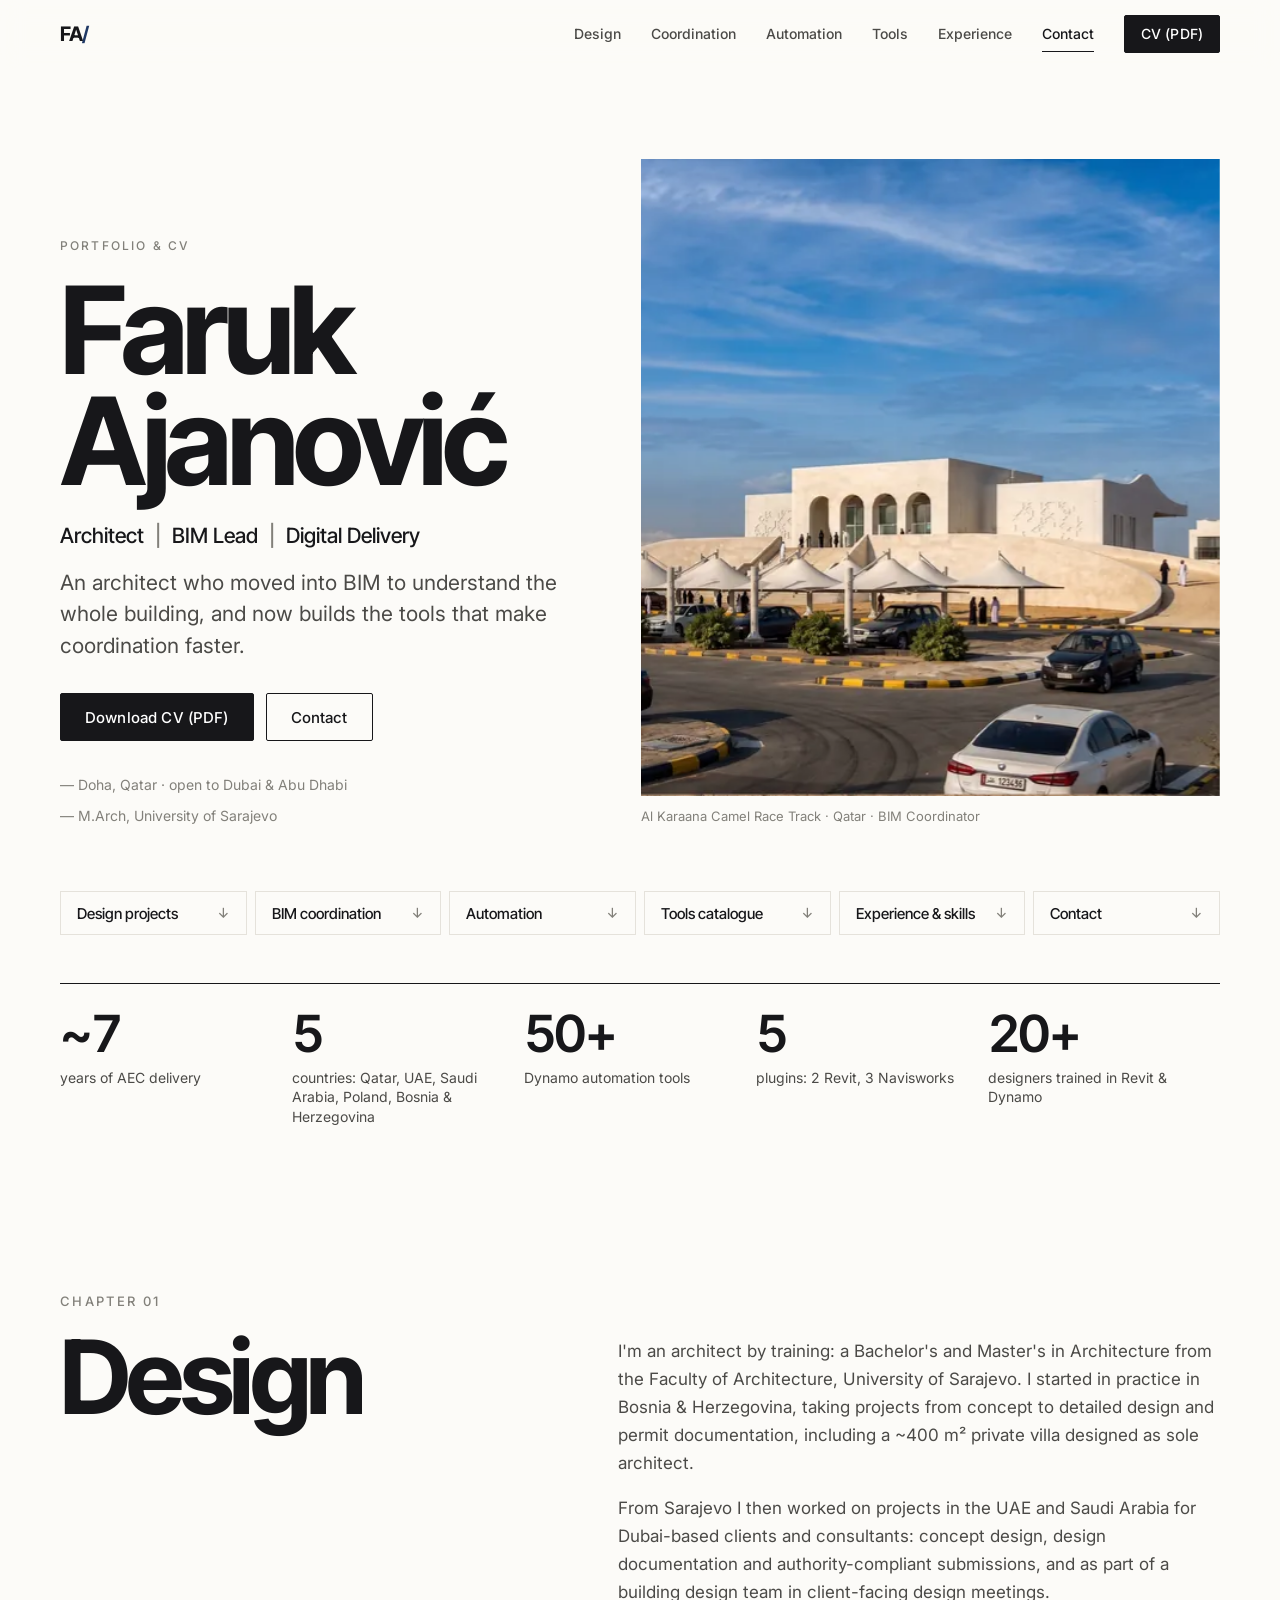
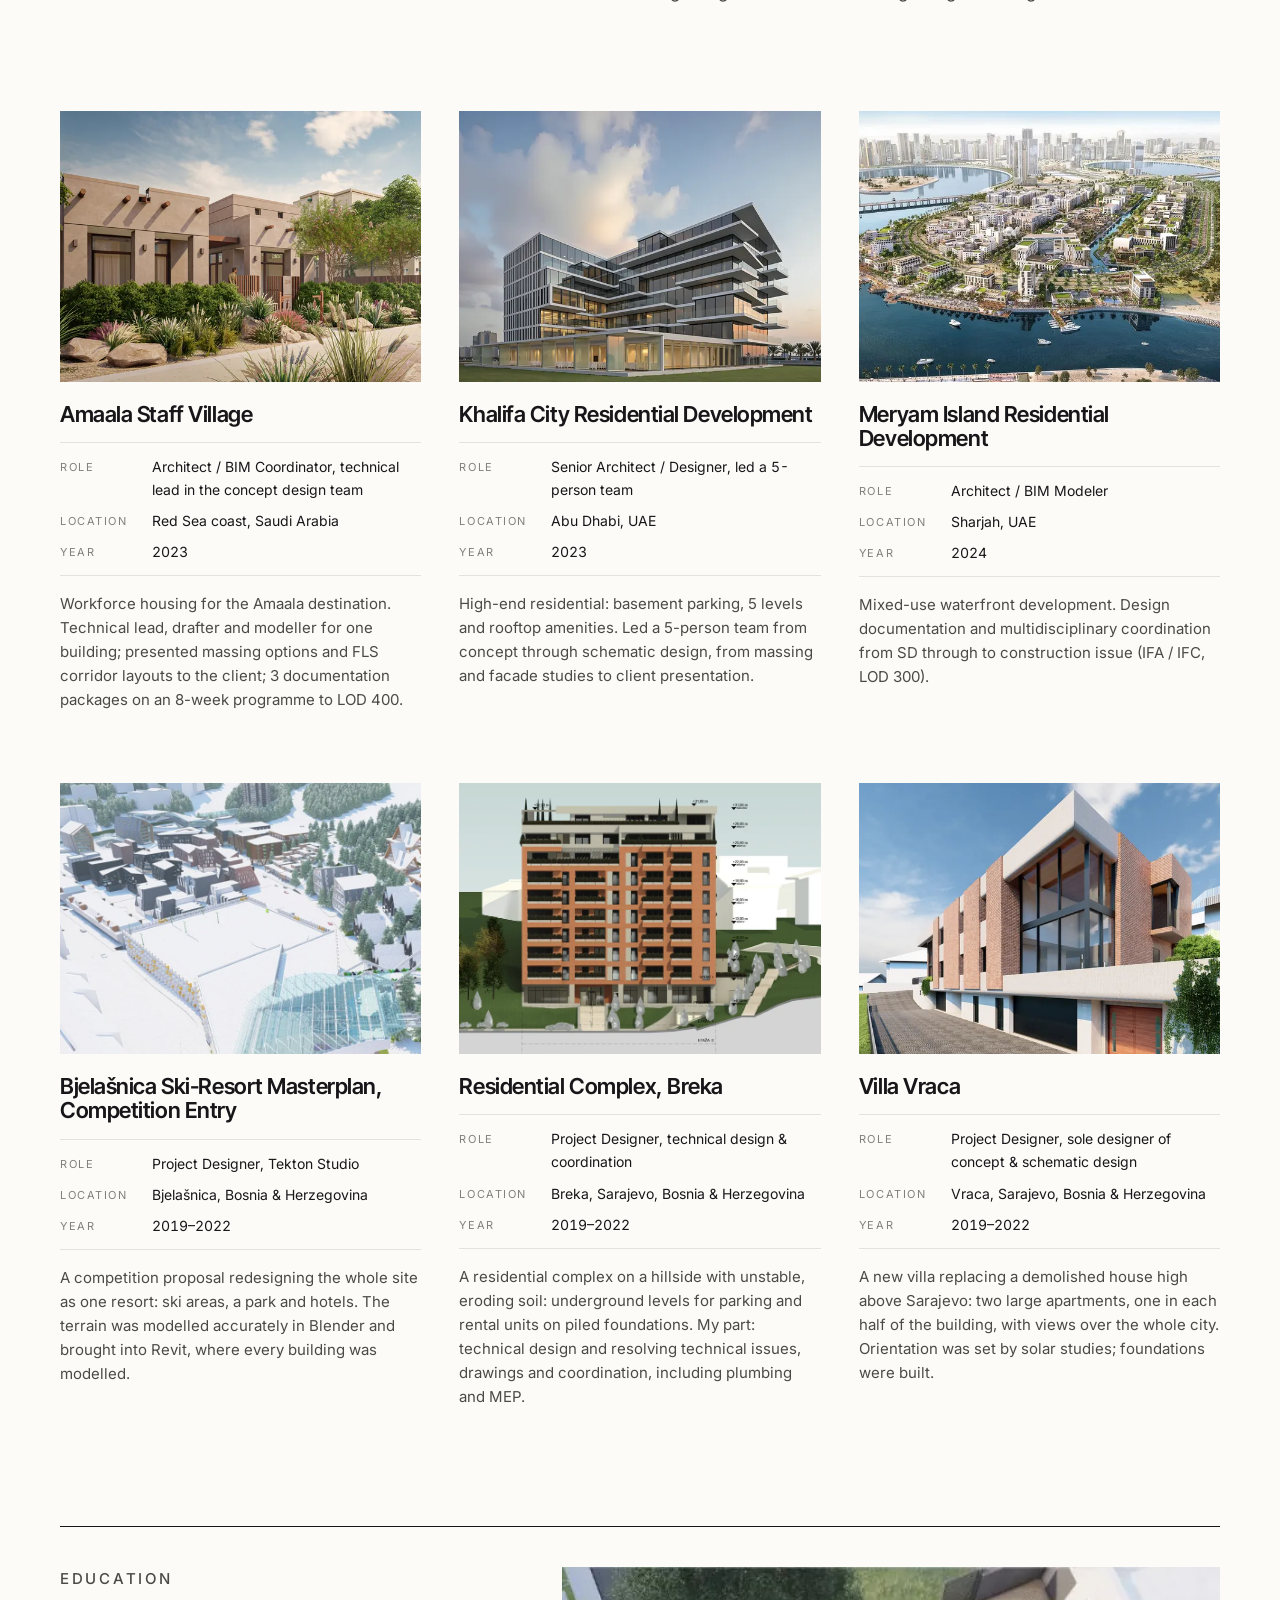
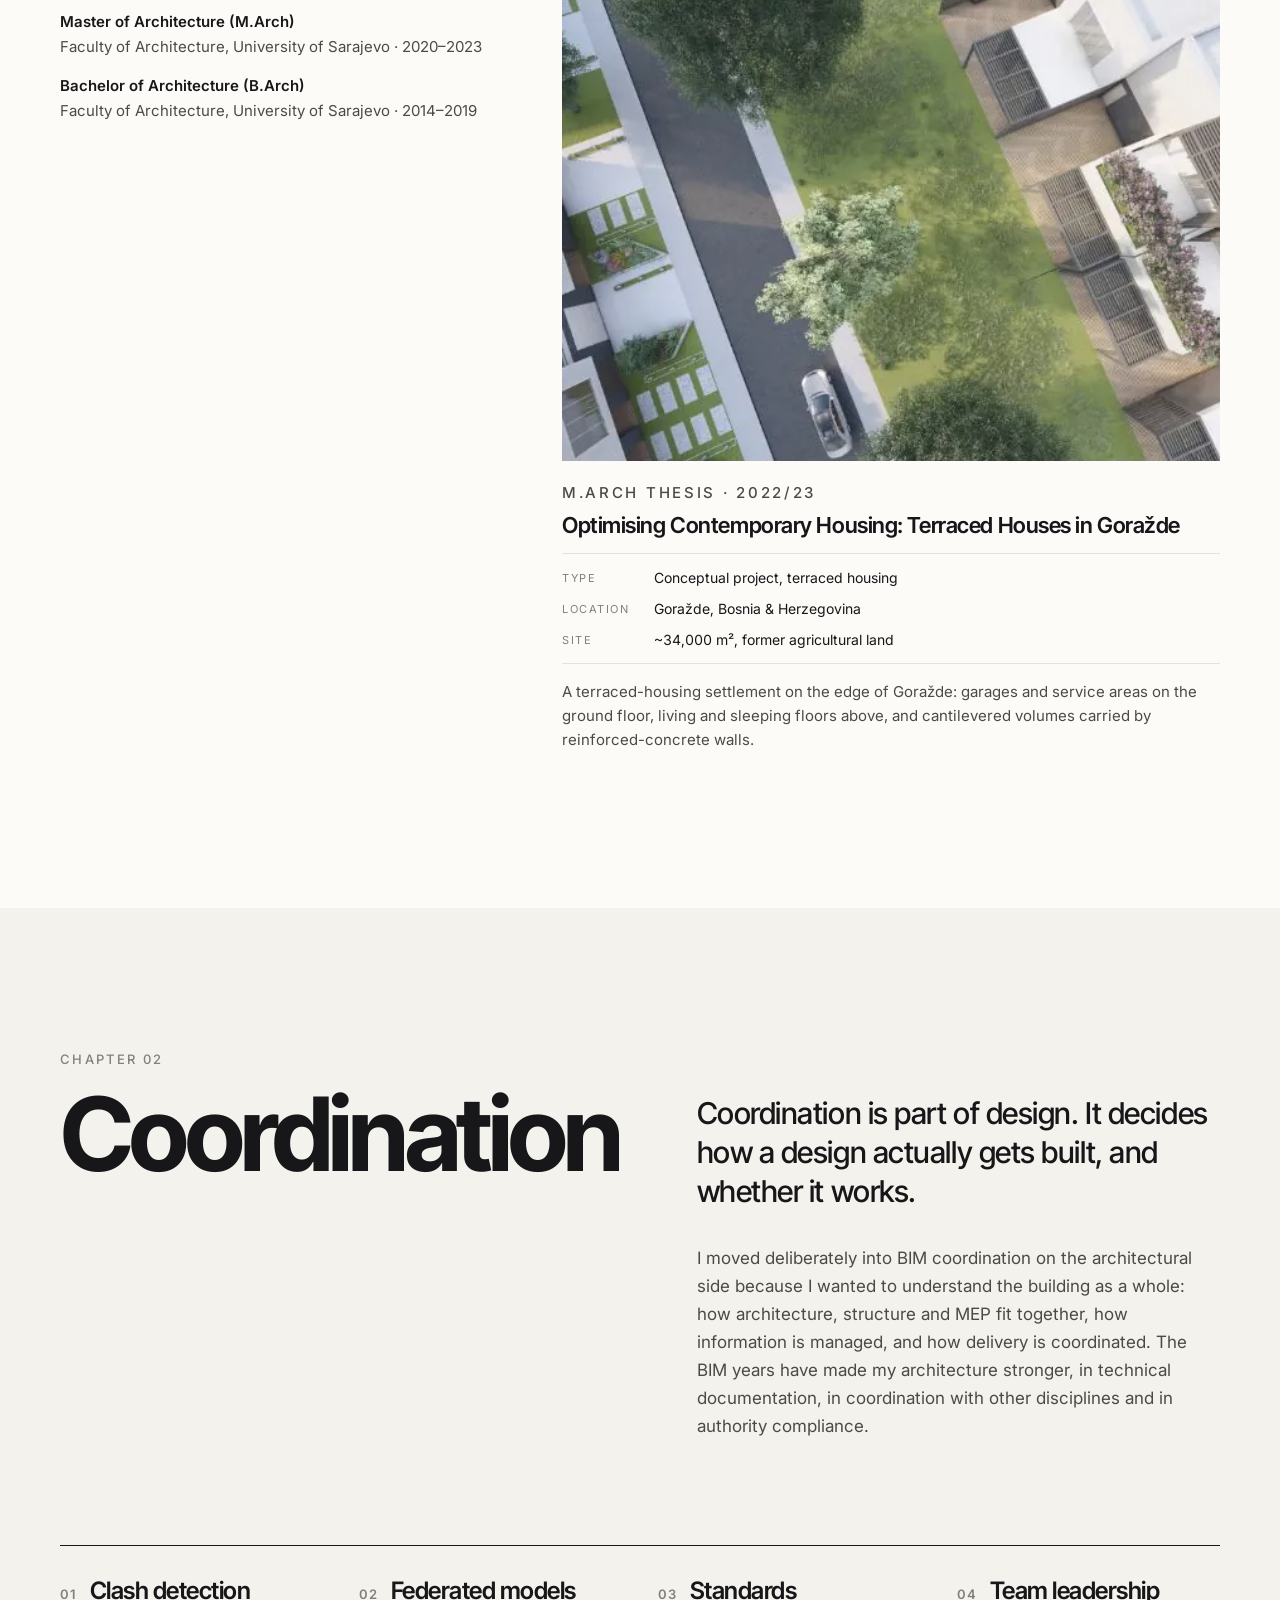
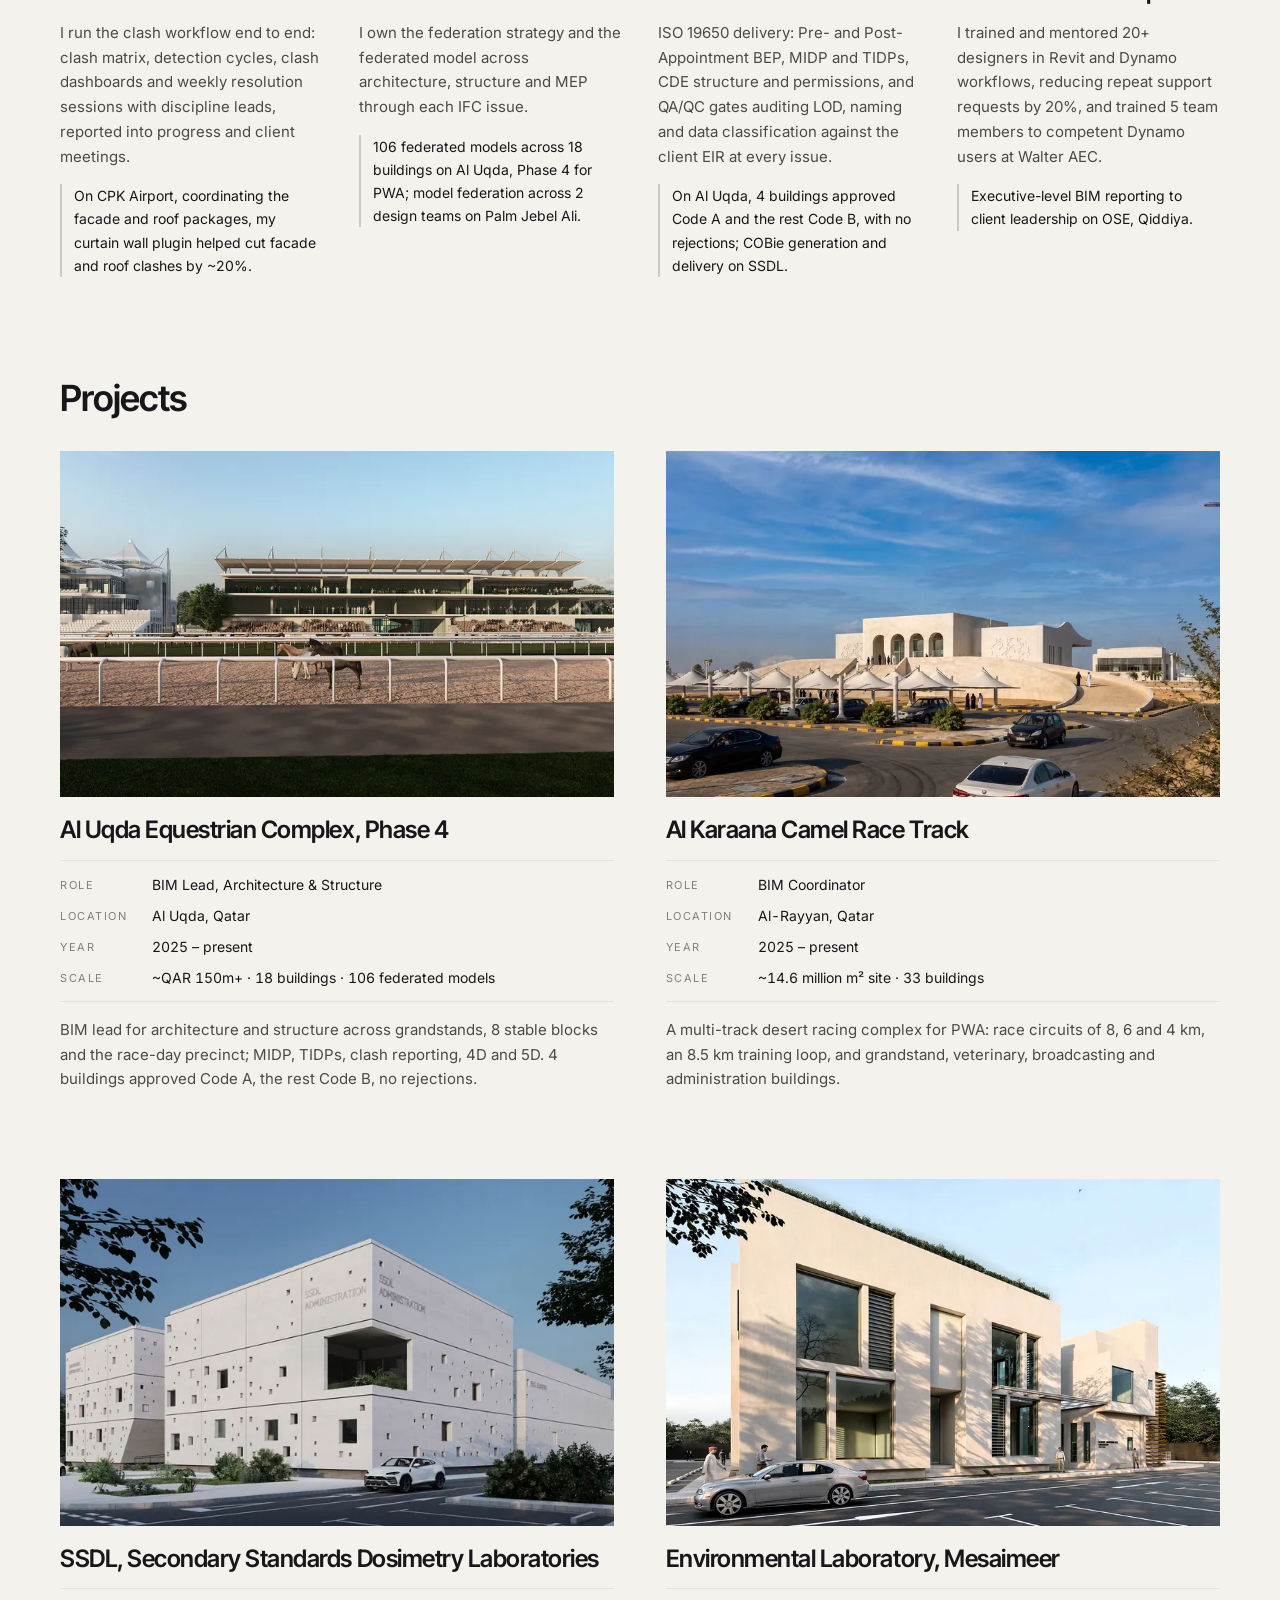
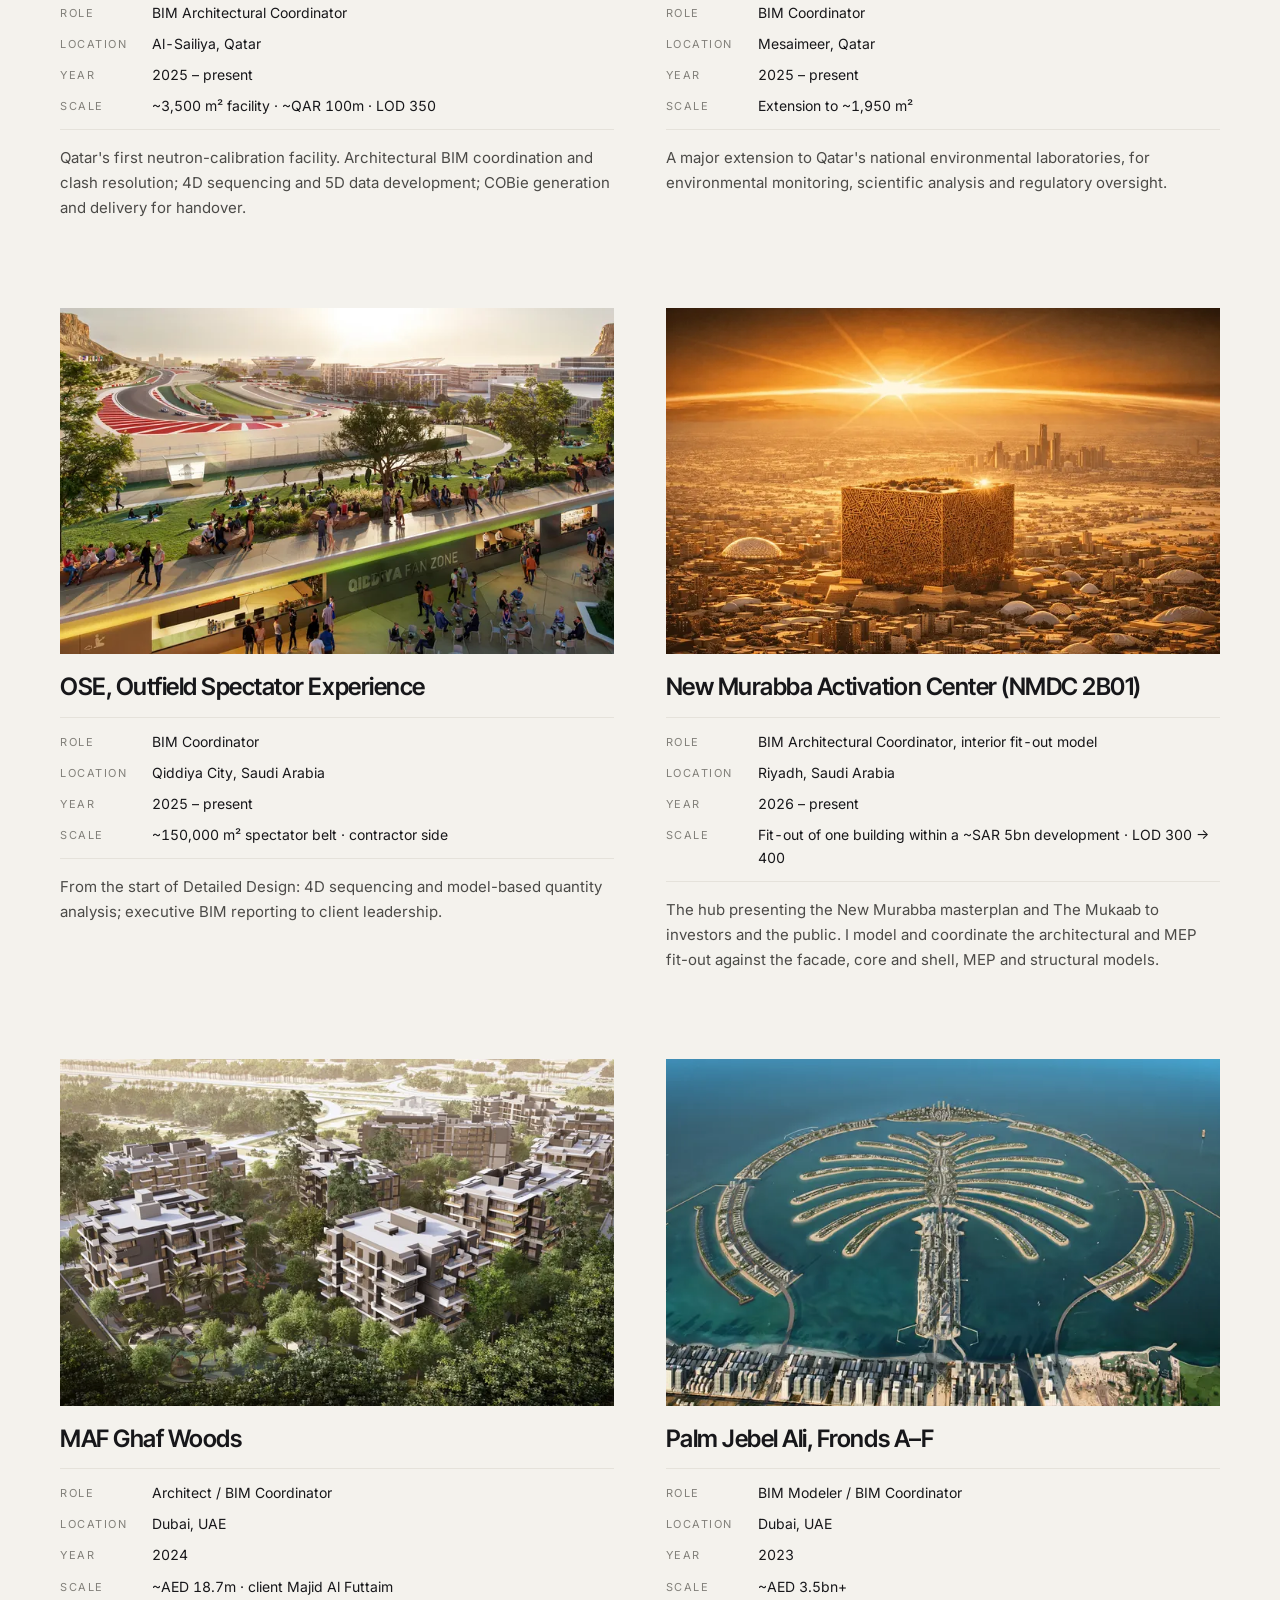
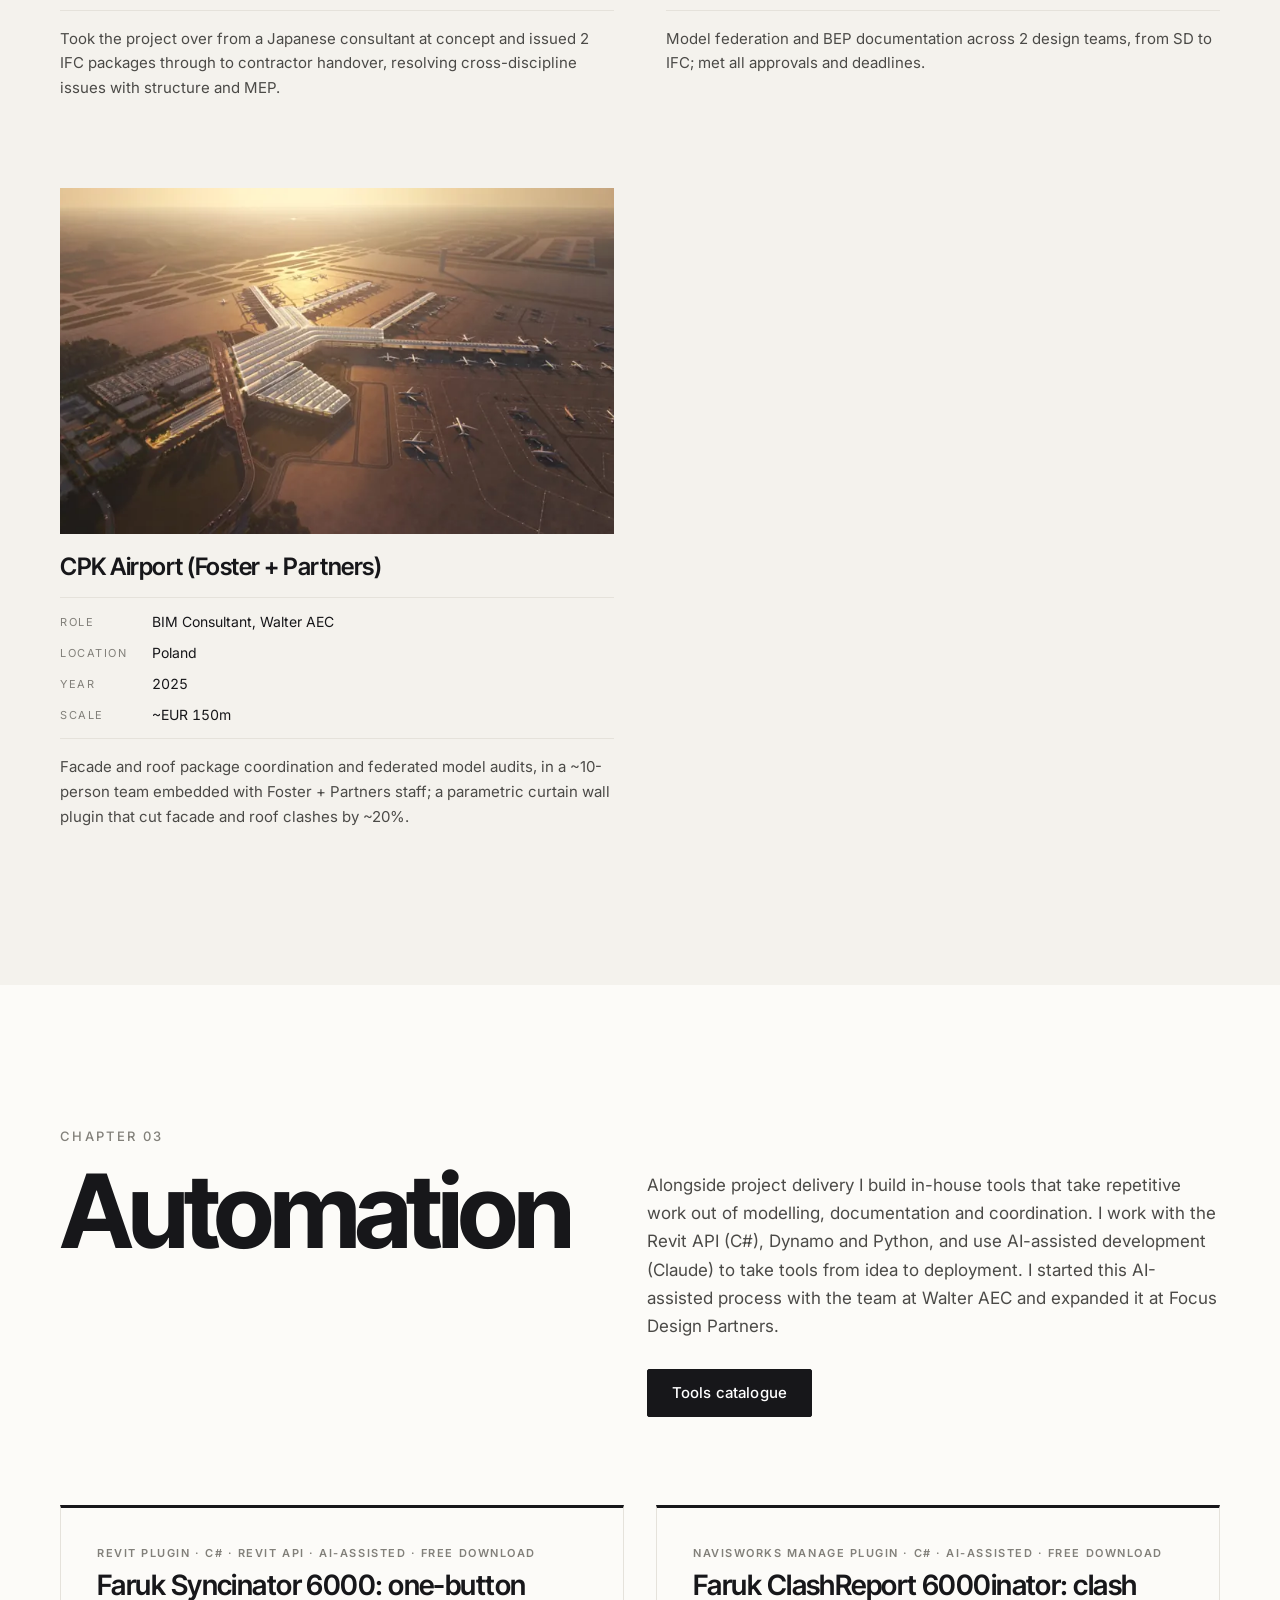
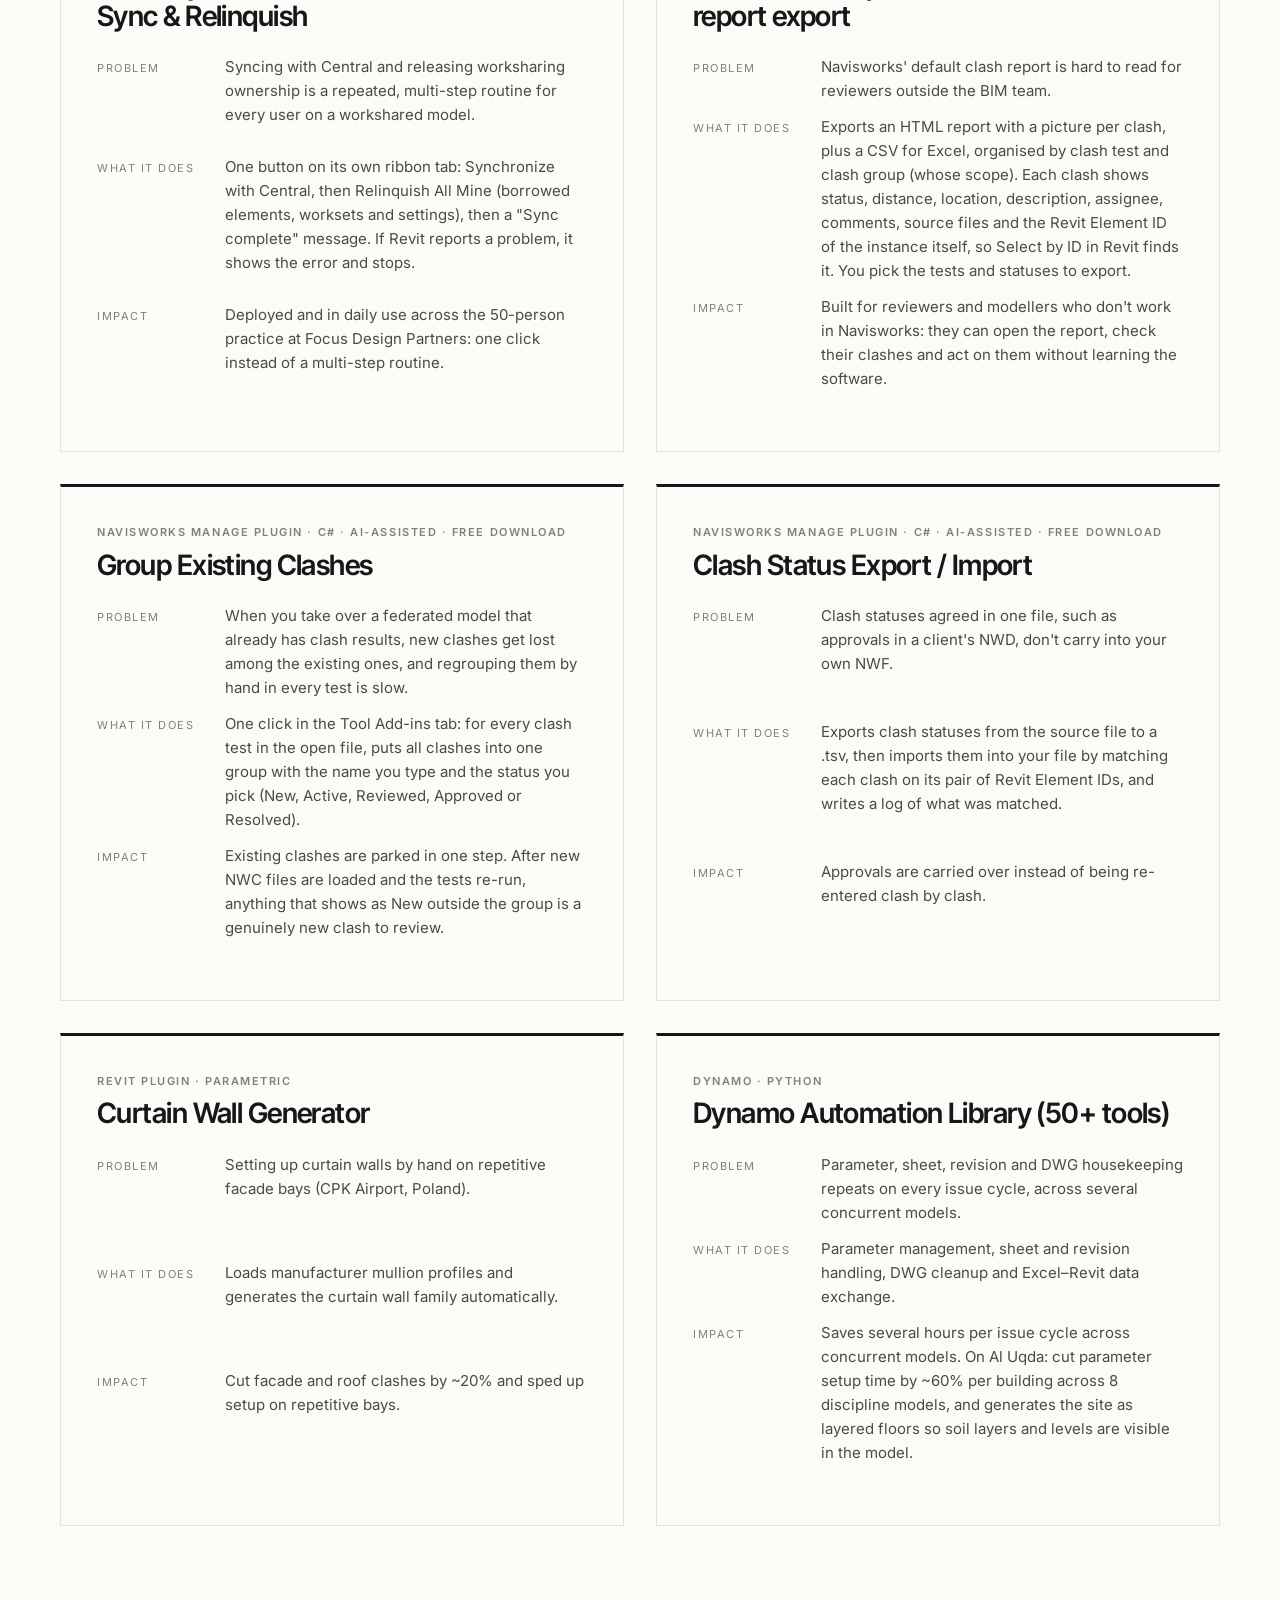
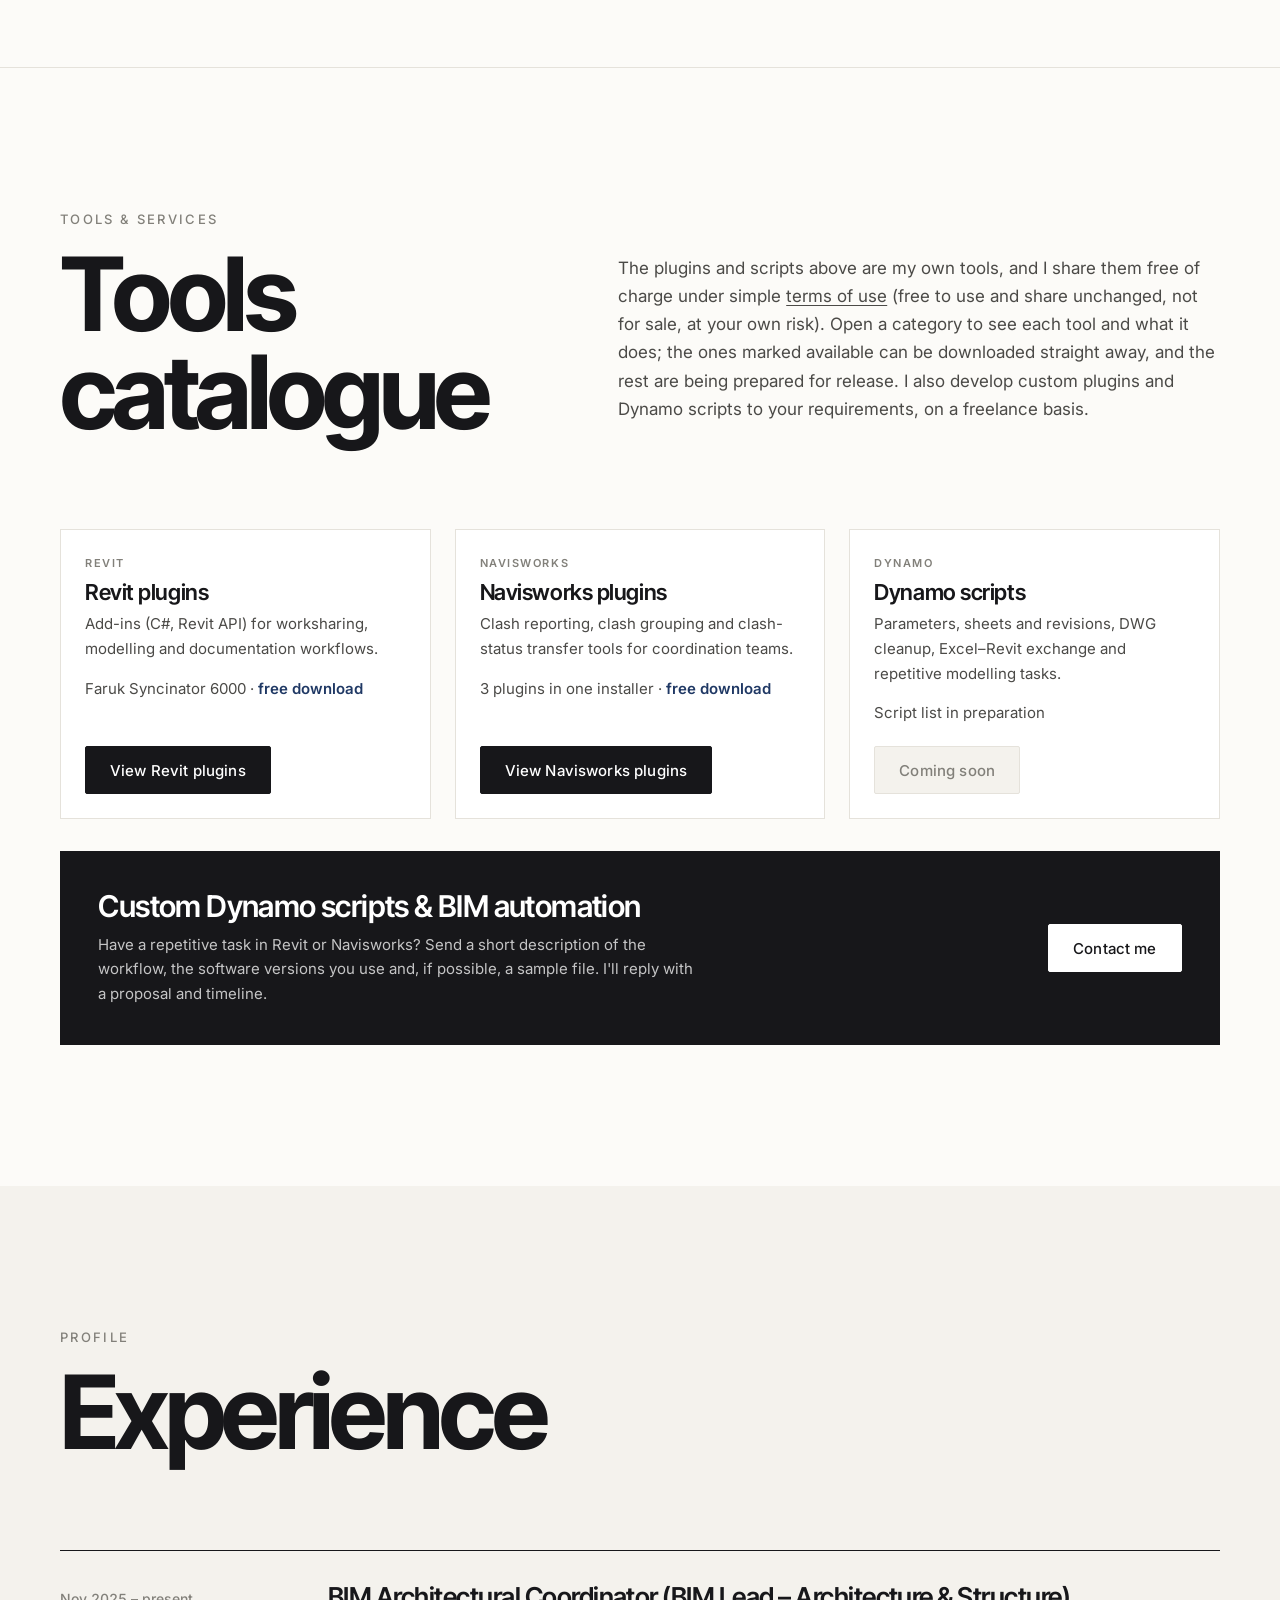
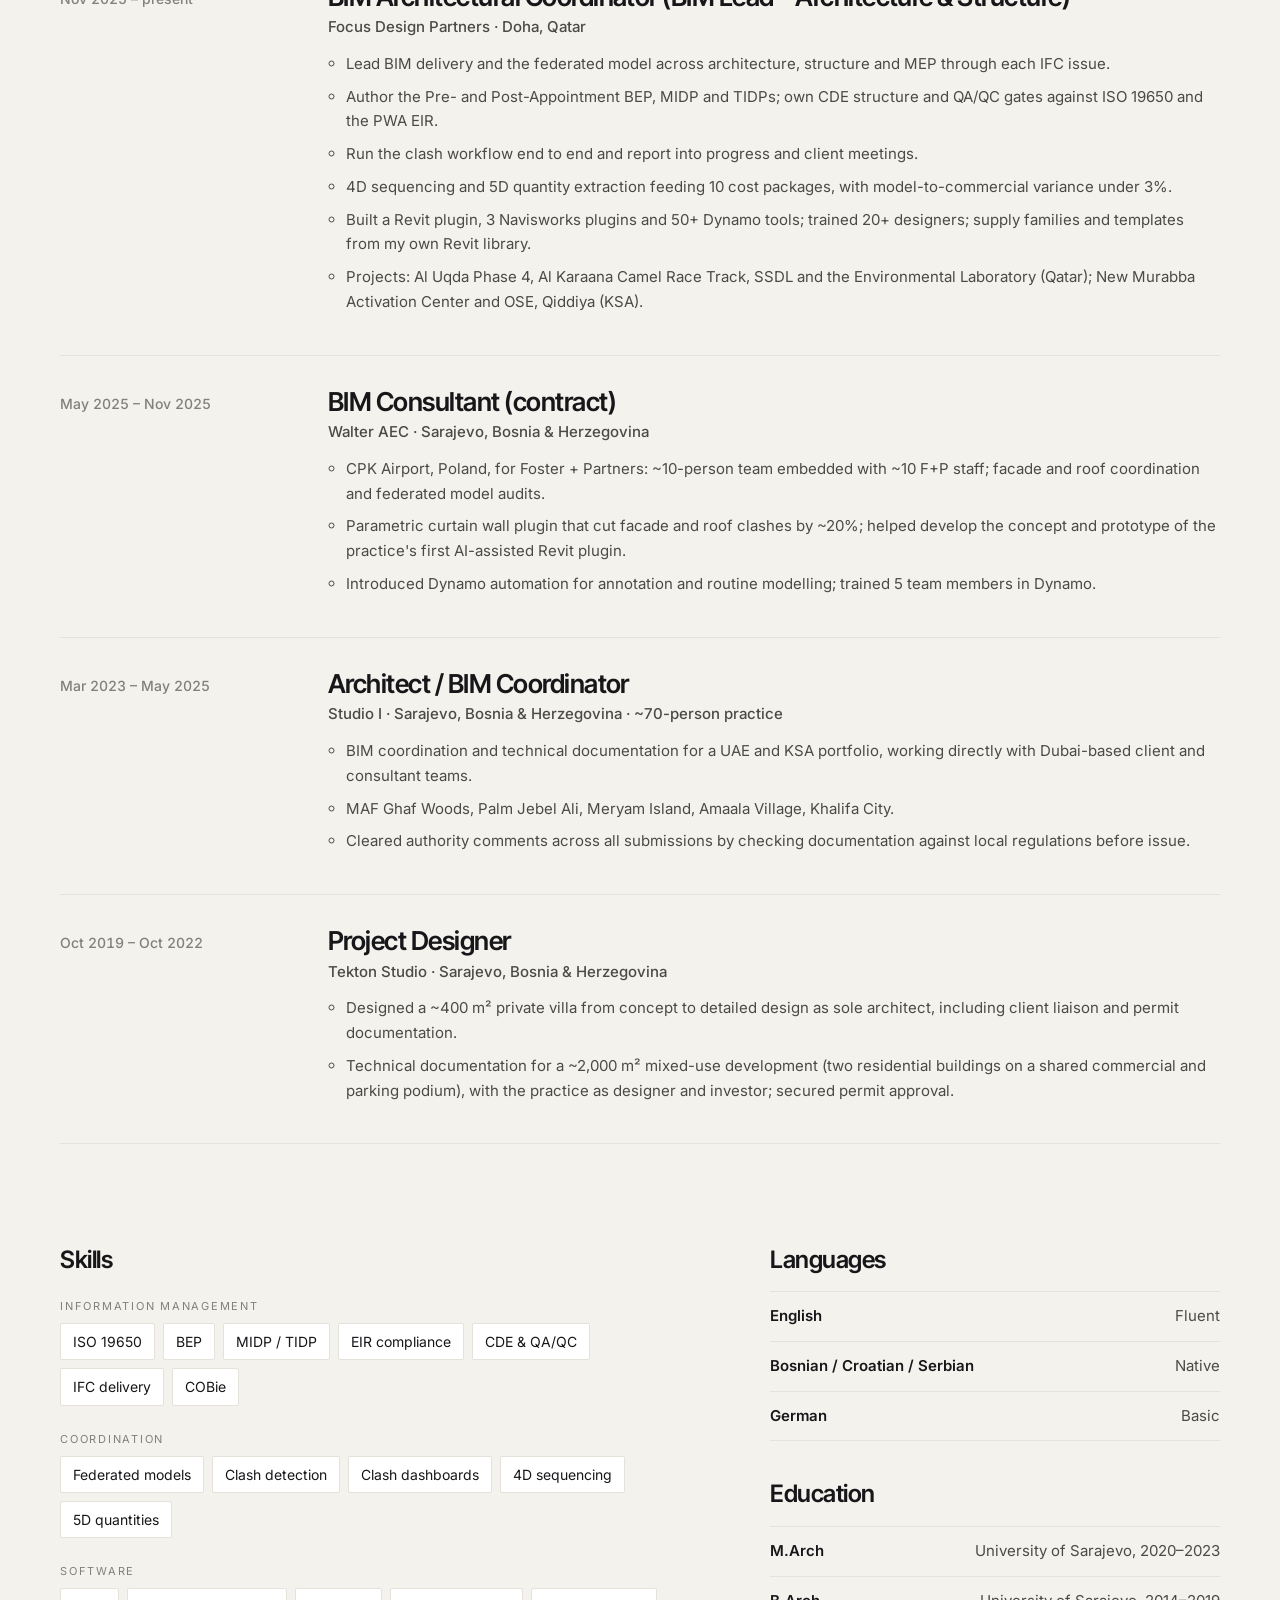
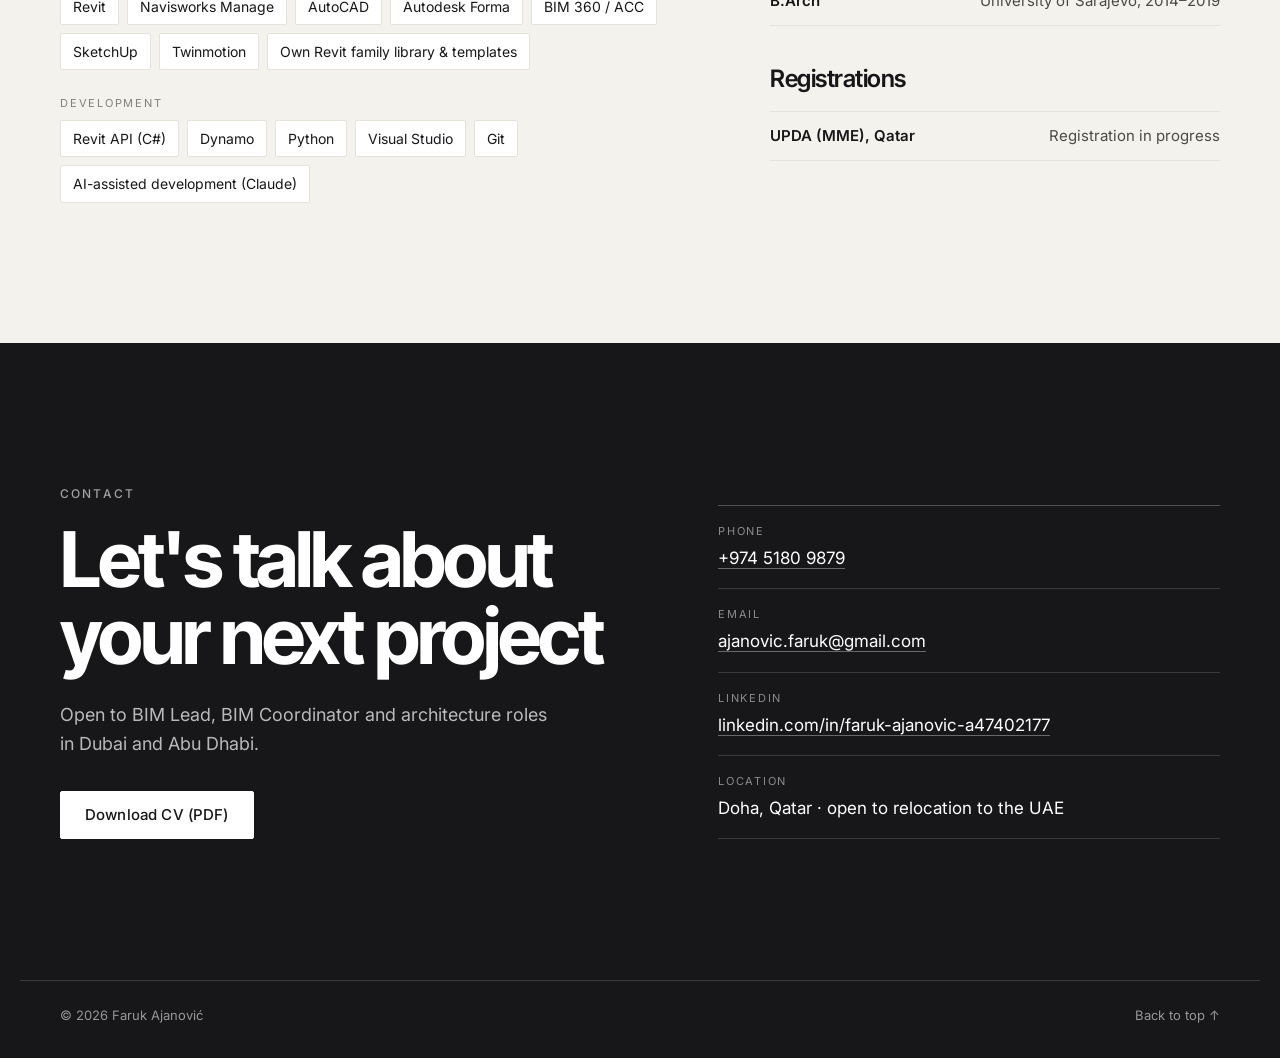
==== commit 1684a1f3: "Quick links under the hero span the full content width (6 equal columns on desktop, filled rows on t" ====
--- a/index.html
+++ b/index.html
@@ -25,7 +25,7 @@
 <link rel="preconnect" href="https://fonts.googleapis.com">
 <link rel="preconnect" href="https://fonts.gstatic.com" crossorigin>
 <link href="https://fonts.googleapis.com/css2?family=Inter:wght@400;500;600&family=Inter+Tight:wght@500;600;700&display=swap" rel="stylesheet">
-<link rel="stylesheet" href="assets/css/style.css?v=20261124-3">
+<link rel="stylesheet" href="assets/css/style.css?v=20261124-4">
 <link rel="preload" as="image" href="assets/img/uqda-1-1600.webp" imagesrcset="assets/img/uqda-1-800.webp 800w, assets/img/uqda-1-1600.webp 1600w" imagesizes="(min-width: 900px) 55vw, 100vw">
 
 <script type="application/ld+json">
@@ -591,8 +591,8 @@
   </div>
 </dialog>
 
-<script src="assets/js/tools.js?v=20261124-3" defer></script>
-<script src="assets/js/projects.js?v=20261124-3" defer></script>
-<script src="assets/js/main.js?v=20261124-3" defer></script>
+<script src="assets/js/tools.js?v=20261124-4" defer></script>
+<script src="assets/js/projects.js?v=20261124-4" defer></script>
+<script src="assets/js/main.js?v=20261124-4" defer></script>
 </body>
 </html>
--- a/assets/css/style.css
+++ b/assets/css/style.css
@@ -156,6 +156,9 @@
 .quick a:hover, .quick a:focus-visible { border-color: var(--ink); background: var(--ink); color: #fff; }
 .quick a:hover span, .quick a:focus-visible span { color: #fff; transform: translateY(2px); }
 @media (max-width: 559px) { .quick { display: grid; grid-template-columns: 1fr 1fr; } .quick a { justify-content: space-between; padding: 0 14px; font-size: 14px; } }
+/* Quick links fill the full content width, edge to edge with the stats line below */
+@media (min-width: 560px) { .quick a { flex: 1 1 auto; justify-content: space-between; } }
+@media (min-width: 1000px) { .quick { display: grid; grid-template-columns: repeat(6, 1fr); } }
 
 .stats {
   list-style: none; display: grid; grid-template-columns: repeat(2, 1fr);
